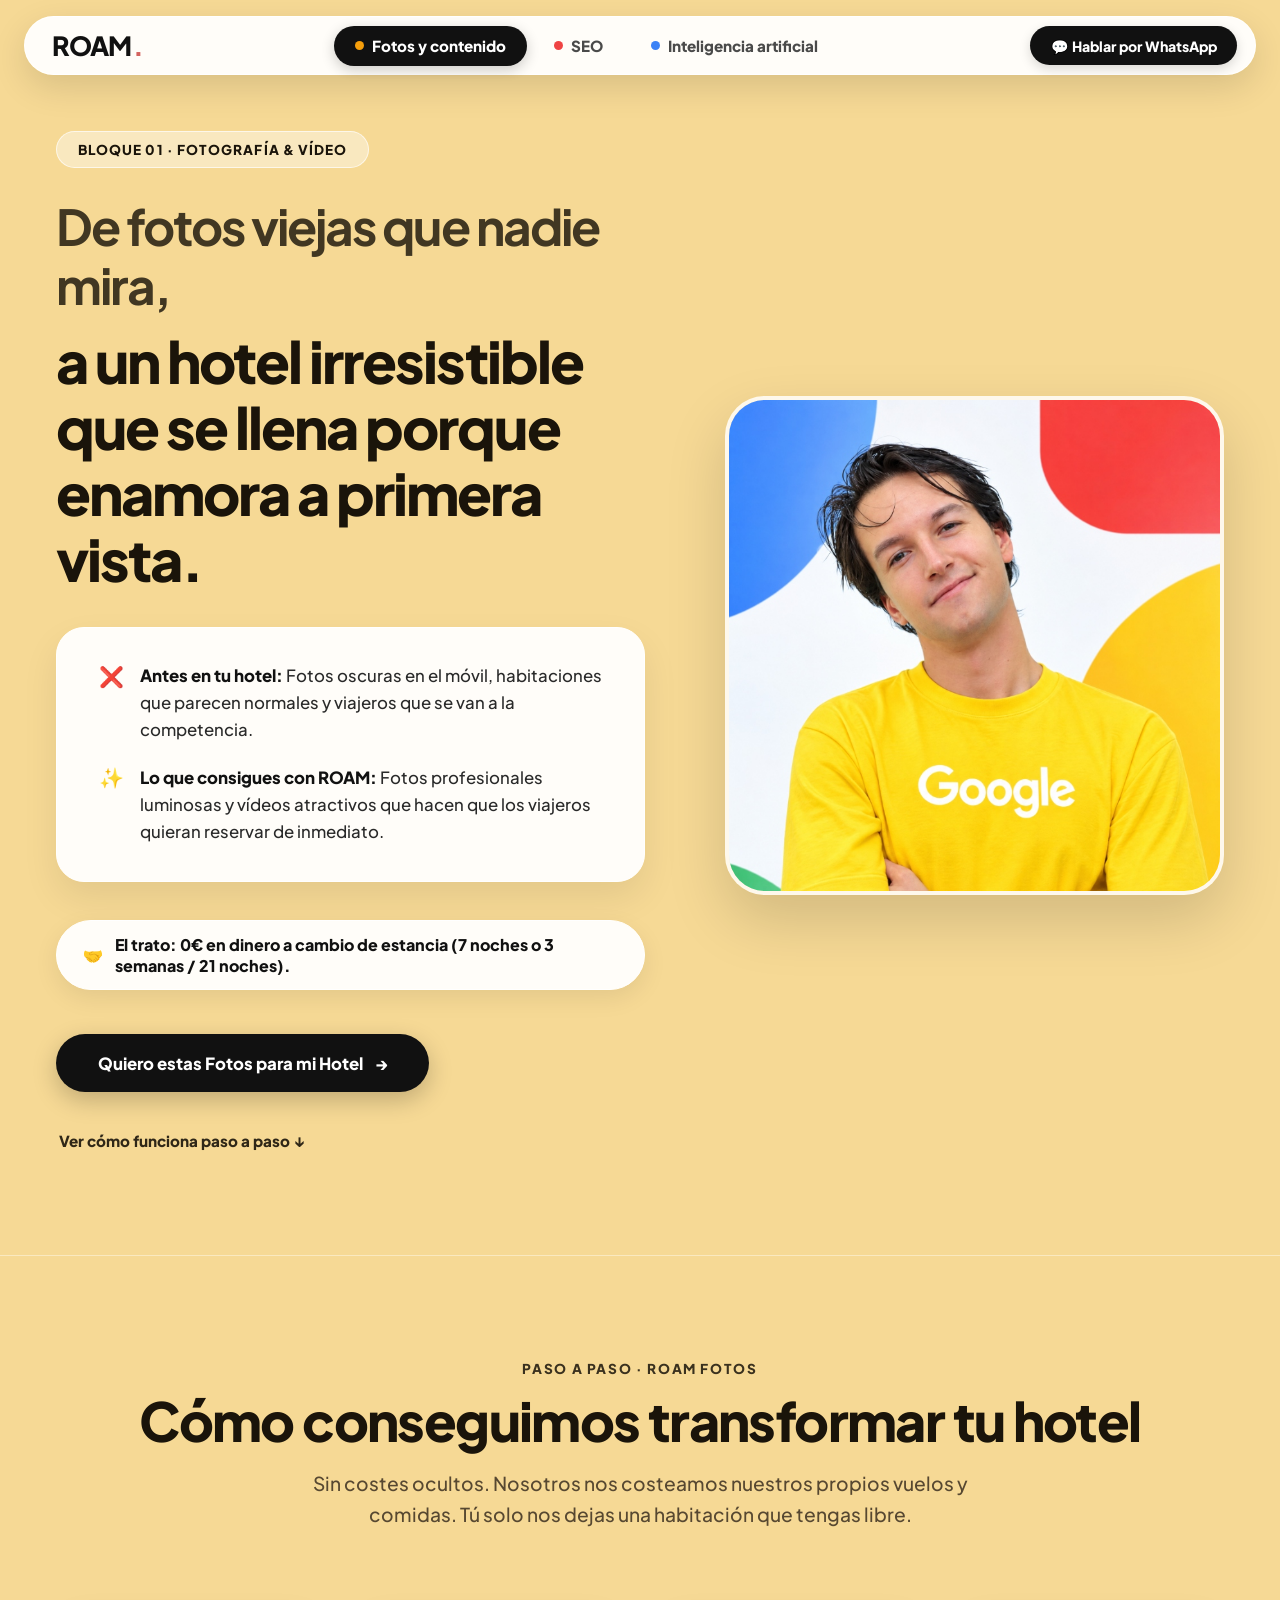
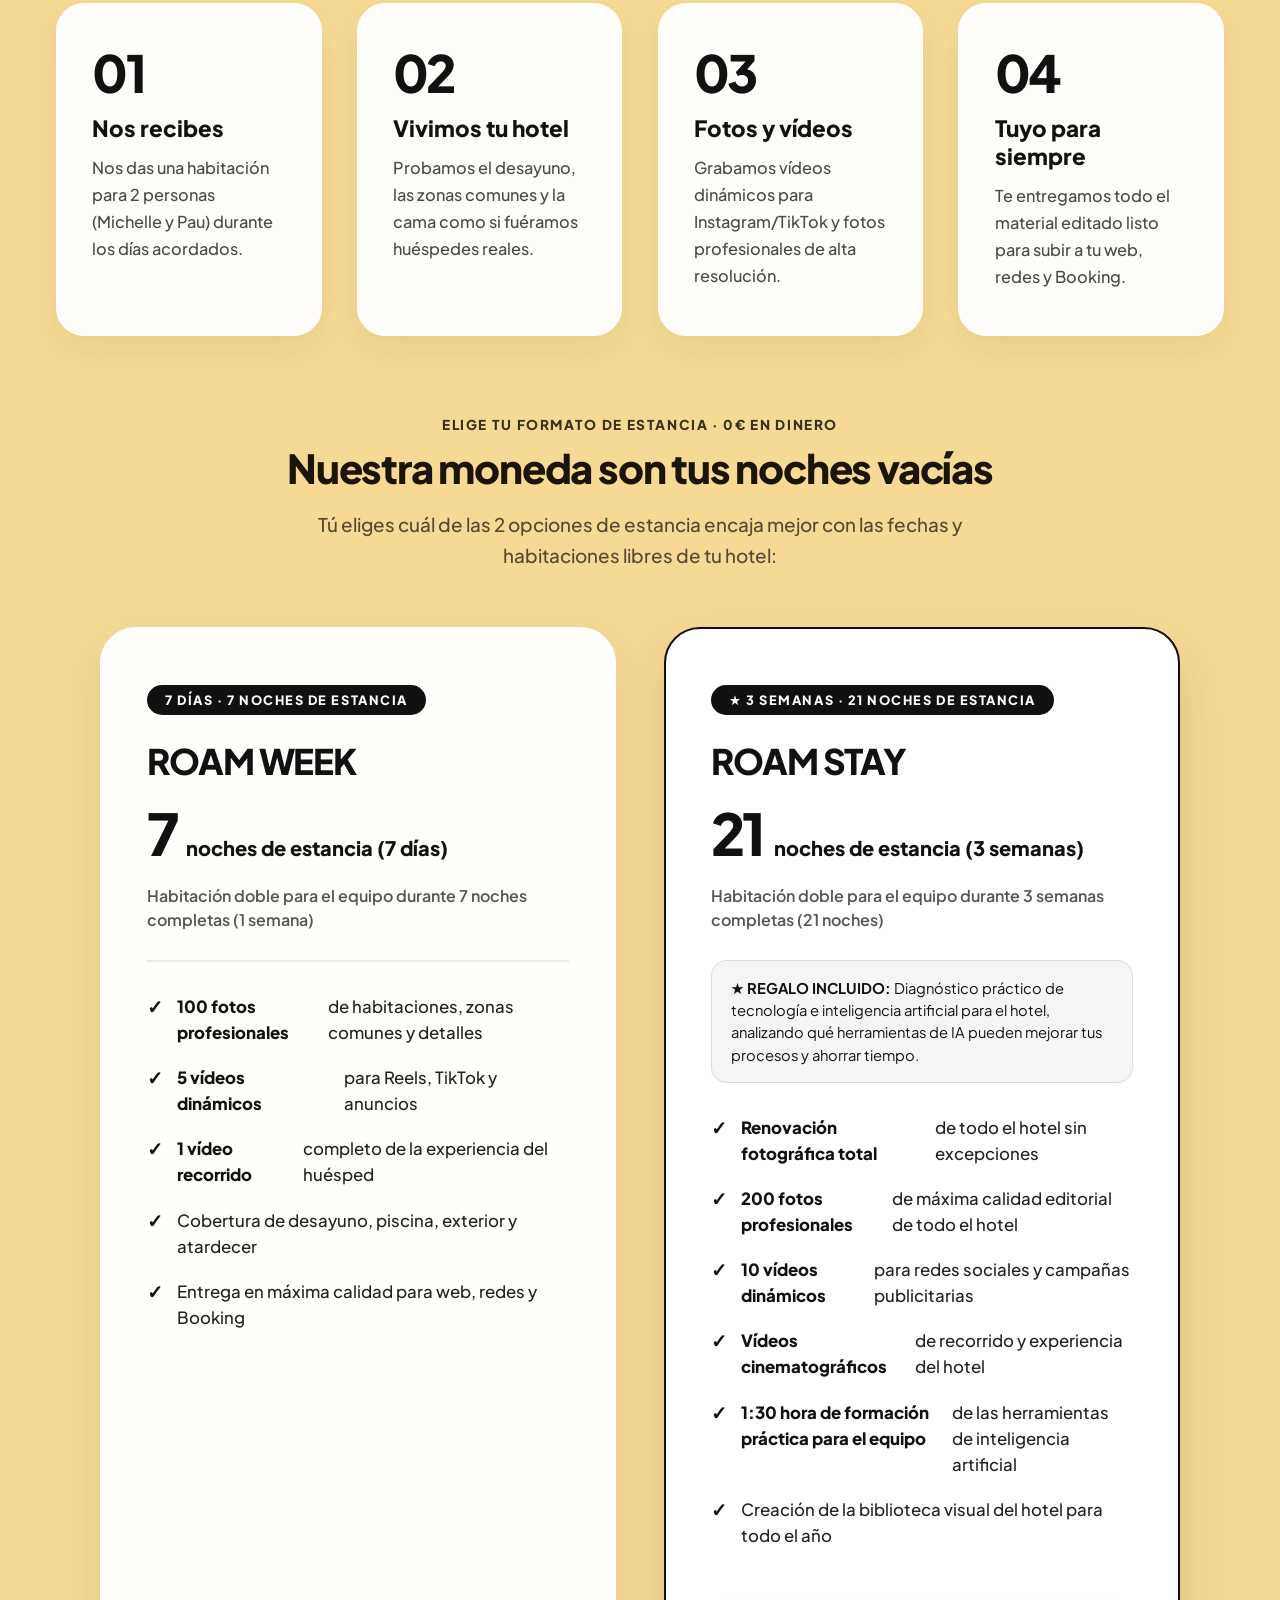
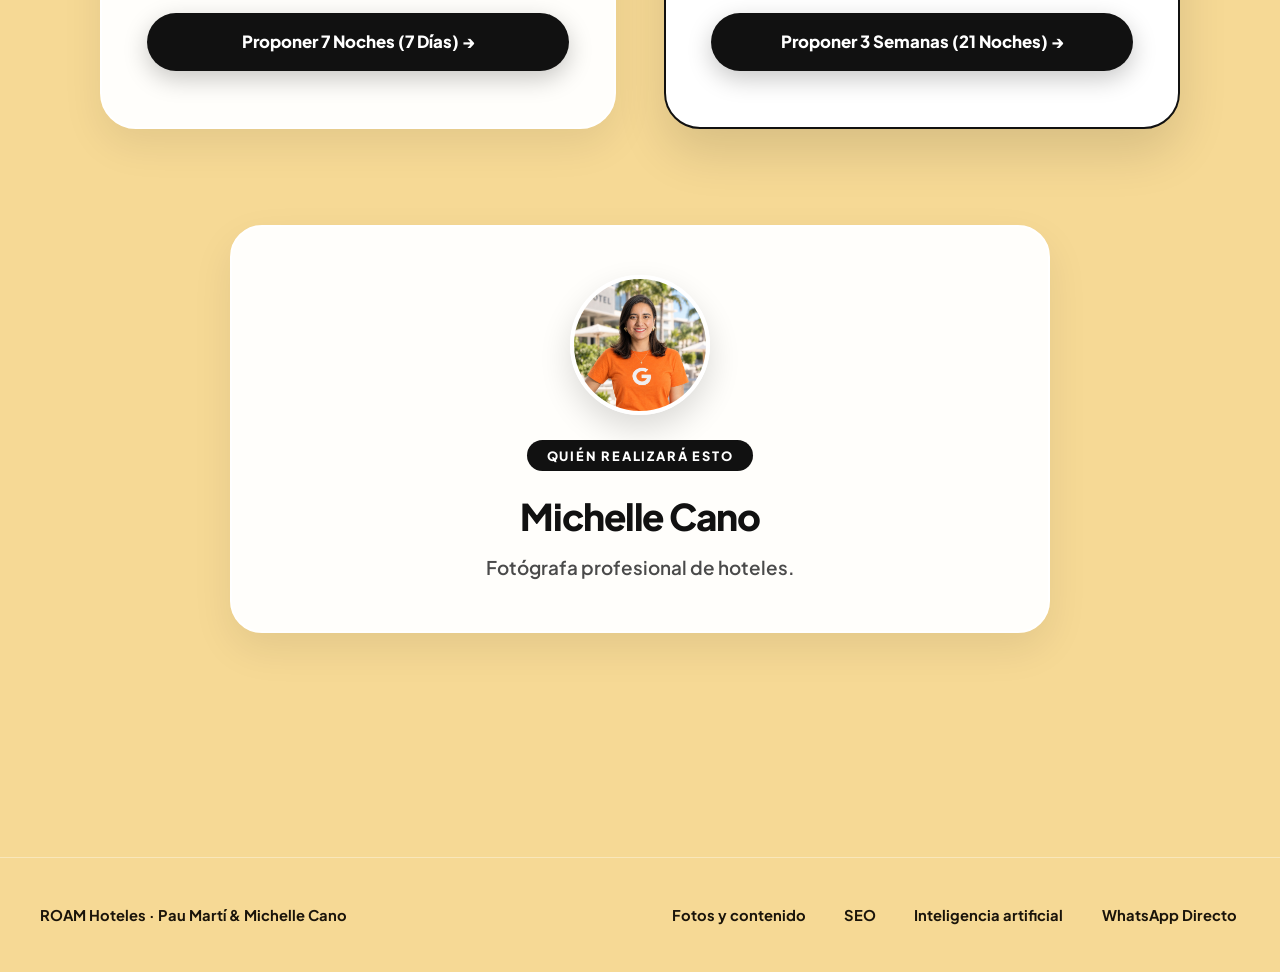
==== index.html @ 4db3cb0a "Actualizar imágenes de personajes por color (amarillo, rojo, azul)" ====
<!DOCTYPE html>
<html lang="es">
<head>
  <meta charset="UTF-8" />
  <meta name="viewport" content="width=device-width, initial-scale=1.0" />
  <title>ROAM Hoteles · Fotos, SEO e Inteligencia Artificial</title>
  <meta name="description" content="Propuesta de colaboración de alto impacto para hoteles: 0€ en dinero a cambio de estancia. Renovación fotográfica profesional, salir el primero en Google y ChatGPT, y formación práctica en IA para tu equipo." />
  
  <!-- Open Graph / WhatsApp / Facebook / iMessage -->
  <meta property="og:type" content="website" />
  <meta property="og:site_name" content="ROAM Hoteles" />
  <meta property="og:title" content="ROAM Hoteles · Fotografía, SEO e Inteligencia Artificial" />
  <meta property="og:description" content="Propuesta de colaboración de alto impacto para hoteles: 0€ en dinero a cambio de estancia. Renovación fotográfica, SEO directo y formación en IA." />
  <meta property="og:image" content="https://raw.githubusercontent.com/paumartifelip-cpu/roam/main/assets/og-image.jpg" />
  <meta property="og:image:secure_url" content="https://raw.githubusercontent.com/paumartifelip-cpu/roam/main/assets/og-image.jpg" />
  <meta property="og:image:type" content="image/jpeg" />
  <meta property="og:image:width" content="1024" />
  <meta property="og:image:height" content="1024" />
  <meta property="og:image:alt" content="ROAM Hoteles - Pau Martí & Michelle Cano" />

  <!-- Twitter / X Card (Vista previa grande) -->
  <meta name="twitter:card" content="summary_large_image" />
  <meta name="twitter:title" content="ROAM Hoteles · Fotografía, SEO e Inteligencia Artificial" />
  <meta name="twitter:description" content="Propuesta de colaboración para hoteles: 0€ en dinero a cambio de estancia. Fotos profesionales, SEO directo y formación en IA." />
  <meta name="twitter:image" content="https://raw.githubusercontent.com/paumartifelip-cpu/roam/main/assets/og-image.jpg" />
  <meta name="twitter:image:alt" content="ROAM Hoteles" />

  <!-- Favicon e icono móvil -->
  <link rel="icon" type="image/jpeg" href="assets/seo-chico.jpg" />
  <link rel="apple-touch-icon" href="assets/seo-chico.jpg" />
  
  <link rel="preconnect" href="https://fonts.googleapis.com" />
  <link rel="preconnect" href="https://fonts.gstatic.com" crossorigin />
  <link href="https://fonts.googleapis.com/css2?family=Plus+Jakarta+Sans:ital,wght@0,400;0,500;0,600;0,700;0,800;0,900;1,700;1,800&family=Space+Grotesk:wght@600;700&display=swap" rel="stylesheet" />
  <link rel="stylesheet" href="style.css" />
</head>
<body>

  <!-- ── 1. MENÚ SUPERIOR CON LOS 3 APARTADOS GRANDES Y VISIBLES ── -->
  <div class="nav-outer-wrap">
    <nav class="nav-bar-container">
      <a href="index.html" class="nav-brand-text">
        ROAM<span>.</span>
      </a>

      <!-- Los 3 apartados accesibles desde el inicio -->
      <div class="nav-tabs-group">
        <button class="nav-big-tab active" id="btnTabFotos" onclick="switchSection('fotos')">
          <span class="nav-tab-dot fotos"></span>
          <span class="nav-tab-label"><span class="label-full">Fotos y contenido</span><span class="label-short">Fotos</span></span>
        </button>
        <button class="nav-big-tab" id="btnTabSeo" onclick="switchSection('seo')">
          <span class="nav-tab-dot seo"></span>
          <span class="nav-tab-label"><span class="label-full">SEO</span><span class="label-short">SEO</span></span>
        </button>
        <button class="nav-big-tab" id="btnTabIa" onclick="switchSection('ia')">
          <span class="nav-tab-dot ia"></span>
          <span class="nav-tab-label"><span class="label-full">Inteligencia artificial</span><span class="label-short">IA</span></span>
        </button>
      </div>

      <a href="https://wa.me/34601108311" class="nav-cta-btn" id="navCta" target="_blank">
        <span>💬 Hablar por WhatsApp</span>
      </a>
    </nav>
  </div>

  <!-- ── 2. PORTADA: TÍTULO GIGANTE DE TRANSFORMACIÓN (IZQ) Y PERSONAJE MUY GRANDE (DER) ── -->
  <main class="hero-stage">
    <div class="hero-grid-2col">
      
      <!-- COLUMNA IZQUIERDA: QUÉ ES LO QUE VA A CONSEGUIR EL HOTEL -->
      <div class="hero-left-info">
        
        <div class="hero-tag-badge">
          <span id="heroPreTag">BLOQUE 01 · FOTOGRAFÍA & VÍDEO</span>
        </div>

        <!-- TÍTULO EN GRANDE DE LA TRANSFORMACIÓN (DE DÓNDE ESTÁS -> A DÓNDE VAS) -->
        <h1 class="hero-transformation-h1" id="heroH1">
          <span class="h1-from" id="heroH1From">De fotos viejas que nadie mira,</span>
          <span class="h1-to" id="heroH1To">a un hotel irresistible que se llena porque enamora a primera vista.</span>
        </h1>

        <!-- CAJA DE TRANSFORMACIÓN CLARA -->
        <div class="transformation-card-box">
          <div class="transformation-before-after">
            <div class="trans-row">
              <span class="trans-icon-badge">❌</span>
              <div>
                <strong>Antes en tu hotel:</strong> <span id="transBefore">Fotos oscuras en el móvil, habitaciones que parecen normales y viajeros que se van a la competencia.</span>
              </div>
            </div>
            <div class="trans-row">
              <span class="trans-icon-badge">✨</span>
              <div>
                <strong>Lo que consigues con ROAM:</strong> <span id="transAfter">Fotos profesionales luminosas y vídeos atractivos que hacen que los viajeros quieran reservar de inmediato.</span>
              </div>
            </div>
          </div>
        </div>

        <!-- PÍLDORA DE LA PROPUESTA -->
        <div class="hero-deal-pill">
          <span id="dealIcon">🤝</span>
          <span id="heroDealText">El trato: 0€ en dinero a cambio de estancia (7 noches o 3 semanas / 21 noches).</span>
        </div>

        <!-- ACCIÓN PRINCIPAL -->
        <div class="hero-actions-row">
          <a href="https://wa.me/34601108311?text=Hola%20Michelle%20y%20Pau,%20quiero%20renovar%20las%20fotos%20de%20mi%20hotel%20a%20cambio%20de%20estancia" class="hero-main-btn" id="heroMainBtn" target="_blank">
            <span id="heroBtnText">Quiero estas Fotos para mi Hotel</span>
            <span>→</span>
          </a>
          <a href="#paso-a-paso" class="hero-secondary-link">
            Ver cómo funciona paso a paso ↓
          </a>
        </div>

      </div>

      <!-- COLUMNA DERECHA: PERSONAJE MUY GRANDE -->
      <div class="hero-right-character">
        <div class="character-visual-wrap">
          <img src="assets/personaje-amarillo.jpg" alt="ROAM" class="character-img-big" id="characterImg" />
        </div>
      </div>

    </div>
  </main>

  <!-- ── 3. SECCIÓN DEBAJO: PASO A PASO EXPLICADO MUY FÁCIL ── -->
  <section class="steps-section-wrapper" id="paso-a-paso">
    
    <!-- ── DETALLE FOTOS (LA CHICA) ── -->
    <div id="sectionContentFotos">
      <div class="steps-title-header">
        <span class="steps-tag-small">PASO A PASO · ROAM FOTOS</span>
        <h2 class="steps-main-h2">Cómo conseguimos transformar tu hotel</h2>
        <p class="steps-lead-sub">
          Sin costes ocultos. Nosotros nos costeamos nuestros propios vuelos y comidas. Tú solo nos dejas una habitación que tengas libre.
        </p>
      </div>

      <div class="steps-4grid">
        <div class="step-card-clean">
          <div class="step-num-big">01</div>
          <div class="step-title-h3">Nos recibes</div>
          <div class="step-desc-p">Nos das una habitación para 2 personas (Michelle y Pau) durante los días acordados.</div>
        </div>
        <div class="step-card-clean">
          <div class="step-num-big">02</div>
          <div class="step-title-h3">Vivimos tu hotel</div>
          <div class="step-desc-p">Probamos el desayuno, las zonas comunes y la cama como si fuéramos huéspedes reales.</div>
        </div>
        <div class="step-card-clean">
          <div class="step-num-big">03</div>
          <div class="step-title-h3">Fotos y vídeos</div>
          <div class="step-desc-p">Grabamos vídeos dinámicos para Instagram/TikTok y fotos profesionales de alta resolución.</div>
        </div>
        <div class="step-card-clean">
          <div class="step-num-big">04</div>
          <div class="step-title-h3">Tuyo para siempre</div>
          <div class="step-desc-p">Te entregamos todo el material editado listo para subir a tu web, redes y Booking.</div>
        </div>
      </div>

      <!-- PAQUETES DE NOCHES CLAROS Y CON AIRE -->
      <div class="steps-title-header" style="margin-top: 5rem; margin-bottom: 3.5rem;">
        <span class="steps-tag-small">ELIGE TU FORMATO DE ESTANCIA · 0€ EN DINERO</span>
        <h3 class="steps-main-h2" style="font-size: 2.5rem;">Nuestra moneda son tus noches vacías</h3>
        <p class="steps-lead-sub" style="margin-top: 0.8rem; font-size: 1.18rem;">
          Tú eliges cuál de las 2 opciones de estancia encaja mejor con las fechas y habitaciones libres de tu hotel:
        </p>
      </div>

      <div class="steps-2grid package-grid-spacious" style="max-width: 1080px; margin: 2rem auto 6rem;">
        <!-- 1. ROAM WEEK: 7 DÍAS · 7 NOCHES -->
        <div class="package-card-clean">
          <div class="package-card-inner">
            <div class="package-top-pill-wrap">
              <span class="package-duration-tag">7 DÍAS · 7 NOCHES DE ESTANCIA</span>
            </div>
            <div class="package-clean-title">ROAM WEEK</div>
            <div class="package-duration-highlight">
              <span class="dur-number">7</span>
              <span class="dur-unit">noches de estancia (7 días)</span>
            </div>
            <div class="package-clean-sub">Habitación doble para el equipo durante 7 noches completas (1 semana)</div>
            
            <div class="package-divider"></div>

            <ul class="package-clean-list">
              <li><span class="chk">✓</span> <strong>100 fotos profesionales</strong> de habitaciones, zonas comunes y detalles</li>
              <li><span class="chk">✓</span> <strong>5 vídeos dinámicos</strong> para Reels, TikTok y anuncios</li>
              <li><span class="chk">✓</span> <strong>1 vídeo recorrido</strong> completo de la experiencia del huésped</li>
              <li><span class="chk">✓</span> Cobertura de desayuno, piscina, exterior y atardecer</li>
              <li><span class="chk">✓</span> Entrega en máxima calidad para web, redes y Booking</li>
            </ul>
          </div>

          <div class="package-card-footer">
            <a href="https://wa.me/34601108311?text=Hola%20Michelle%20y%20Pau,%20quiero%20el%20pack%20ROAM%20WEEK%20(7%20noches)%20para%20mi%20hotel" class="hero-main-btn package-btn" target="_blank">
              Proponer 7 Noches (7 Días) →
            </a>
          </div>
        </div>

        <!-- 2. ROAM STAY: 3 SEMANAS · 21 NOCHES -->
        <div class="package-card-clean featured">
          <div class="package-card-inner">
            <div class="package-top-pill-wrap">
              <span class="package-duration-tag featured-tag">★ 3 SEMANAS · 21 NOCHES DE ESTANCIA</span>
            </div>
            <div class="package-clean-title">ROAM STAY</div>
            <div class="package-duration-highlight">
              <span class="dur-number">21</span>
              <span class="dur-unit">noches de estancia (3 semanas)</span>
            </div>
            <div class="package-clean-sub">Habitación doble para el equipo durante 3 semanas completas (21 noches)</div>
            
            <div class="package-gift-box">
              ★ <strong>REGALO INCLUIDO:</strong> Diagnóstico práctico de tecnología e inteligencia artificial para el hotel, analizando qué herramientas de IA pueden mejorar tus procesos y ahorrar tiempo.
            </div>

            <ul class="package-clean-list">
              <li><span class="chk">✓</span> <strong>Renovación fotográfica total</strong> de todo el hotel sin excepciones</li>
              <li><span class="chk">✓</span> <strong>200 fotos profesionales</strong> de máxima calidad editorial de todo el hotel</li>
              <li><span class="chk">✓</span> <strong>10 vídeos dinámicos</strong> para redes sociales y campañas publicitarias</li>
              <li><span class="chk">✓</span> <strong>Vídeos cinematográficos</strong> de recorrido y experiencia del hotel</li>
              <li><span class="chk">✓</span> <strong>1:30 hora de formación práctica para el equipo</strong> de las herramientas de inteligencia artificial</li>
              <li><span class="chk">✓</span> Creación de la biblioteca visual del hotel para todo el año</li>
            </ul>
          </div>

          <div class="package-card-footer">
            <a href="https://wa.me/34601108311?text=Hola%20Michelle%20y%20Pau,%20quiero%20el%20pack%20ROAM%20STAY%20(3%20semanas%20-%2021%20noches)%20para%20mi%20hotel" class="hero-main-btn package-btn" target="_blank">
              Proponer 3 Semanas (21 Noches) →
            </a>
          </div>
        </div>
      </div>

      <!-- QUIÉN REALIZARÁ ESTO · FOTOS -->
      <div class="author-clean-card">
        <div class="author-avatar-wrap">
          <img src="assets/michelle-cano.jpg" alt="Michelle Cano" class="author-avatar-img" />
        </div>
        <div class="author-tag-pill">QUIÉN REALIZARÁ ESTO</div>
        <div class="author-name-title">Michelle Cano</div>
        <div class="author-desc-text">Fotógrafa profesional de hoteles.</div>
      </div>
    </div>

    <!-- ── DETALLE SEO (EL CHICO ROJO) ── -->
    <div id="sectionContentSeo" style="display:none">
      <div class="steps-title-header">
        <span class="steps-tag-small">PASO A PASO · ROAM SEO</span>
        <h2 class="steps-main-h2">Cómo logramos que dejes de depender de Booking</h2>
        <p class="steps-lead-sub">
          Cuando los viajeros buscan hotel en su móvil o preguntan a ChatGPT, hacemos que tu hotel aparezca antes que los demás para que reserven directo contigo.
        </p>
      </div>

      <div class="steps-4grid">
        <div class="step-card-clean">
          <div class="step-num-big">01</div>
          <div class="step-title-h3">Diagnóstico inicial</div>
          <div class="step-desc-p">Miramos qué sale hoy en Google y en ChatGPT cuando alguien busca dormir en tu zona.</div>
        </div>
        <div class="step-card-clean">
          <div class="step-num-big">02</div>
          <div class="step-title-h3">Salir en ChatGPT</div>
          <div class="step-desc-p">Estructuramos la información de tu hotel para que la inteligencia artificial te recomiende el primero.</div>
        </div>
        <div class="step-card-clean">
          <div class="step-num-big">03</div>
          <div class="step-title-h3">Google Maps al 100%</div>
          <div class="step-desc-p">Ficha optimizada con fotos, reseñas y botón directo para que te llamen o escriban al instante.</div>
        </div>
        <div class="step-card-clean">
          <div class="step-num-big">04</div>
          <div class="step-title-h3">Reserva directa</div>
          <div class="step-desc-p">Web rápida en el móvil con botón claro de WhatsApp. El 100% del dinero se queda en tu hotel.</div>
        </div>
      </div>

      <!-- PAQUETE SEO: 7 DÍAS · 7 NOCHES DE ESTANCIA -->
      <div class="steps-title-header" style="margin-top: 5rem; margin-bottom: 3.5rem;">
        <span class="steps-tag-small">FORMATO DE COLABORACIÓN · 0€ EN DINERO</span>
        <h3 class="steps-main-h2" style="font-size: 2.5rem;">7 Días de Estancia (7 Noches en tu Hotel)</h3>
        <p class="steps-lead-sub" style="margin-top: 0.8rem; font-size: 1.18rem;">
          Nos alojas 7 noches en una habitación libre y nosotros dejamos el posicionamiento de tu hotel al 100%.
        </p>
      </div>

      <div style="max-width: 680px; width: 100%; margin: 0 auto 3rem;">
        <div class="package-card-clean featured">
          <div class="package-card-inner">
            <div class="package-top-pill-wrap">
              <span class="package-duration-tag featured-tag">★ 7 DÍAS · 7 NOCHES DE ESTANCIA</span>
            </div>
            <div class="package-clean-title">ROAM SEO</div>
            <div class="package-duration-highlight">
              <span class="dur-number">7</span>
              <span class="dur-unit">noches de estancia (7 días)</span>
            </div>
            <div class="package-clean-sub">Habitación doble para el especialista durante 7 noches completas (1 semana)</div>
            
            <div class="package-divider"></div>

            <ul class="package-clean-list">
              <li><span class="chk">✓</span> <strong>Auditoría profunda</strong> de visibilidad actual y competencia en tu zona</li>
              <li><span class="chk">✓</span> <strong>Google Business y Maps optimizados al 100%</strong> con fotos, categorías y llamadas</li>
              <li><span class="chk">✓</span> <strong>Estructuración de datos para ChatGPT y Perplexity</strong> para salir recomendados</li>
              <li><span class="chk">✓</span> <strong>Canal de reserva directa móvil</strong> por WhatsApp para no pagar el 20% a Booking</li>
            </ul>
          </div>

          <div class="package-card-footer">
            <a href="https://wa.me/34601108311?text=Hola,%20quiero%20proponer%207%20noches%20(7%20d%C3%ADas)%20en%20mi%20hotel%20para%20el%20servicio%20de%20ROAM%20SEO" class="hero-main-btn package-btn" target="_blank">
              Proponer 7 Noches (7 Días) de SEO →
            </a>
          </div>
        </div>
      </div>

      <!-- QUIÉN REALIZARÁ ESTO · SEO -->
      <div class="author-clean-card">
        <div class="author-avatar-wrap">
          <img src="assets/pau-marti.jpg" alt="Pau Martí" class="author-avatar-img" />
        </div>
        <div class="author-tag-pill">QUIÉN REALIZARÁ ESTO</div>
        <div class="author-name-title">Pau Martí</div>
        <div class="author-desc-text">Especialista en SEO para hoteles y profesor de Inteligencia Artificial en las mejores universidades del mundo.</div>
      </div>
    </div>

    <!-- ── DETALLE IA (EL SEÑOR AZUL) ── -->
    <div id="sectionContentIa" style="display:none">
      <div class="steps-title-header">
        <span class="steps-tag-small">PASO A PASO · INTELIGENCIA ARTIFICIAL</span>
        <h2 class="steps-main-h2">3 Semanas de Estancia (21 Noches) · 3 Sesiones</h2>
        <p class="steps-lead-sub">
          Pau Martí se aloja durante 3 semanas (21 noches de estancia) en tu hotel para trabajar con tu equipo: 1 sesión práctica de 1 hora por semana para aprender y automatizar sin sobrecargar.
        </p>
      </div>

      <!-- LOS 6 RETOS RESUELTOS -->
      <div class="steps-title-header" style="margin-bottom:2.5rem">
        <span class="steps-tag-small">LOS 6 RETOS COTIDIANOS QUE SOLUCIONAMOS</span>
      </div>

      <div class="steps-3grid" style="margin-bottom: 5rem;">
        <div class="step-card-clean">
          <div class="step-num-big">01</div>
          <div class="step-title-h3">Depender de Booking</div>
          <div class="step-desc-p">Pocas reservas directas y pagar comisiones del 20% a intermediarios.</div>
        </div>
        <div class="step-card-clean">
          <div class="step-num-big">02</div>
          <div class="step-title-h3">Responder tarde</div>
          <div class="step-desc-p">Mensajes acumulados en WhatsApp mientras el cliente reserva en otro hotel.</div>
        </div>
        <div class="step-card-clean">
          <div class="step-num-big">03</div>
          <div class="step-title-h3">No mostrar tu encanto</div>
          <div class="step-desc-p">Tener un hotel precioso que en internet parece uno más por fotos o textos sosos.</div>
        </div>
        <div class="step-card-clean">
          <div class="step-num-big">04</div>
          <div class="step-title-h3">Desaprovechar reseñas</div>
          <div class="step-desc-p">No utilizarlas para generar confianza y convencer a nuevos huéspedes.</div>
        </div>
        <div class="step-card-clean">
          <div class="step-num-big">05</div>
          <div class="step-title-h3">Tareas repetitivas</div>
          <div class="step-desc-p">El equipo pierde horas contestando las mismas dudas una y otra vez.</div>
        </div>
        <div class="step-card-clean">
          <div class="step-num-big">06</div>
          <div class="step-title-h3">No saber cómo empezar</div>
          <div class="step-desc-p">Querer usar la IA pero sin saber cómo aplicarla al trabajo real de cada día.</div>
        </div>
      </div>

      <!-- LAS 3 SESIONES: 1 HORA POR SEMANA -->
      <div class="steps-title-header" style="margin-top: 5rem; margin-bottom: 3.5rem;">
        <span class="steps-tag-small">FORMATO DEL PROGRAMA · 3 SEMANAS (21 NOCHES DE ESTANCIA)</span>
        <h3 class="steps-main-h2" style="font-size: 2.5rem;">3 Semanas de Estancia · Una Sesión por Semana</h3>
        <p class="steps-lead-sub" style="margin-top: 0.8rem; font-size: 1.18rem;">
          21 noches de colaboración con Pau Martí y 3 sesiones prácticas de 60 minutos para aplicar soluciones reales en tu hotel:
        </p>
      </div>

      <div class="steps-3grid package-grid-spacious">
        <!-- SESIÓN 1 -->
        <div class="package-card-clean">
          <div class="package-card-inner">
            <div class="package-top-pill-wrap">
              <span class="package-duration-tag">SEMANA 01 · 1 HORA</span>
            </div>
            <div class="package-clean-title">Sesión 1</div>
            <div class="package-duration-highlight">
              <span class="dur-number">1h</span>
              <span class="dur-unit">Semana 1: Reservas y Visibilidad</span>
            </div>
            <div class="package-clean-sub">Solución a los Retos 01, 03 y 04</div>
            
            <div class="package-divider"></div>

            <ul class="package-clean-list">
              <li><span class="chk">✓</span> Cómo lograr que los huéspedes reserven directo en tu web</li>
              <li><span class="chk">✓</span> Salir recomendado en ChatGPT y Google cuando buscan hotel</li>
              <li><span class="chk">✓</span> Analizar cientos de opiniones con IA para mejorar la venta</li>
              <li><span class="chk">✓</span> Auditoría en vivo de la presencia online de tu propio hotel</li>
            </ul>
          </div>
        </div>

        <!-- SESIÓN 2 -->
        <div class="package-card-clean featured">
          <div class="package-card-inner">
            <div class="package-top-pill-wrap">
              <span class="package-duration-tag featured-tag">★ SEMANA 02 · 1 HORA</span>
            </div>
            <div class="package-clean-title">Sesión 2</div>
            <div class="package-duration-highlight">
              <span class="dur-number">1h</span>
              <span class="dur-unit">Semana 2: WhatsApp 24/7 y Ventas</span>
            </div>
            <div class="package-clean-sub">Solución a los Retos 02 y 05</div>
            
            <div class="package-divider"></div>

            <ul class="package-clean-list">
              <li><span class="chk">✓</span> Respuestas automáticas en WhatsApp 24/7 para no perder reservas</li>
              <li><span class="chk">✓</span> Redacción de correos y traducción multiidioma al instante</li>
              <li><span class="chk">✓</span> Atención al viajero en segundos de noche o en fin de semana</li>
              <li><span class="chk">✓</span> Ahorro inmediato de tiempo en consultas frecuentes</li>
            </ul>
          </div>
        </div>

        <!-- SESIÓN 3 -->
        <div class="package-card-clean">
          <div class="package-card-inner">
            <div class="package-top-pill-wrap">
              <span class="package-duration-tag">SEMANA 03 · 1 HORA</span>
            </div>
            <div class="package-clean-title">Sesión 3</div>
            <div class="package-duration-highlight">
              <span class="dur-number">1h</span>
              <span class="dur-unit">Semana 3: Productividad del Equipo</span>
            </div>
            <div class="package-clean-sub">Solución a los Retos 05 y 06</div>
            
            <div class="package-divider"></div>

            <ul class="package-clean-list">
              <li><span class="chk">✓</span> Formación práctica para recepción, marketing y dirección</li>
              <li><span class="chk">✓</span> Ahorro de hasta 2 horas al día en tareas mecánicas</li>
              <li><span class="chk">✓</span> Plantillas listas y personalizadas para usar hoy mismo</li>
              <li><span class="chk">✓</span> Plan de hábitos de IA para que el equipo continúe sin dudas</li>
            </ul>
          </div>
        </div>
      </div>

      <!-- BOTÓN PRINCIPAL PARA LAS 3 SESIONES DE IA -->
      <div style="text-align: center; margin-bottom: 5rem; width: 100%;">
        <a href="https://wa.me/34601108311?text=Hola%20Pau,%20quiero%20proponer%20el%20acuerdo%20de%203%20semanas%20(21%20noches)%20y%20las%203%20sesiones%20de%20IA%20para%20mi%20hotel" class="hero-main-btn ia-cta-btn" target="_blank">
          Proponer 3 Semanas (21 Noches) de IA con Pau Martí →
        </a>
      </div>

      <!-- QUIÉN REALIZARÁ ESTO · IA -->
      <div class="author-clean-card">
        <div class="author-avatar-wrap">
          <img src="assets/pau-marti.jpg" alt="Pau Martí" class="author-avatar-img" />
        </div>
        <div class="author-tag-pill">QUIÉN REALIZARÁ ESTO</div>
        <div class="author-name-title">Pau Martí</div>
        <div class="author-desc-text">Especialista en SEO para hoteles y profesor de Inteligencia Artificial en las mejores universidades del mundo.</div>
      </div>
    </div>

  </section>

  <!-- ── 4. PIE DE PÁGINA ── -->
  <footer class="clean-footer">
    <div>ROAM Hoteles · Pau Martí & Michelle Cano</div>
    <div style="display:flex;gap:2rem">
      <a href="javascript:switchSection('fotos')">Fotos y contenido</a>
      <a href="javascript:switchSection('seo')">SEO</a>
      <a href="javascript:switchSection('ia')">Inteligencia artificial</a>
      <a href="https://wa.me/34601108311" target="_blank">WhatsApp Directo</a>
    </div>
  </footer>

  <!-- ── 5. LÓGICA DE INTERCAMBIO DE SECCIONES CON TEMA COMPLETO ── -->
  <script>
    const sections = {
      fotos: {
        bg: "var(--bg-fotos)",
        text: "var(--text-fotos)",
        muted: "var(--text-fotos-muted)",
        card: "var(--card-fotos)",
        btn: "var(--btn-fotos)",
        btnText: "var(--btn-fotos-text)",
        preTag: "BLOQUE 01 · FOTOGRAFÍA & VÍDEO",
        from: "De fotos viejas que nadie mira,",
        to: "a un hotel irresistible que se llena porque enamora a primera vista.",
        before: "Fotos oscuras en el móvil, habitaciones que parecen normales y viajeros que se van a la competencia.",
        after: "Fotos profesionales luminosas y vídeos atractivos que hacen que los viajeros quieran reservar de inmediato.",
        deal: "El trato: 0€ en dinero a cambio de estancia (7 noches o 3 semanas / 21 noches).",
        dealIcon: "🤝",
        btnLabel: "Quiero estas Fotos para mi Hotel",
        waText: "Hola Michelle y Pau, quiero renovar las fotos de mi hotel a cambio de estancia (7 noches o 21 noches)",
        img: "assets/personaje-amarillo.jpg"
      },
      seo: {
        bg: "var(--bg-seo)",
        text: "var(--text-seo)",
        muted: "var(--text-seo-muted)",
        card: "var(--card-seo)",
        btn: "var(--btn-seo)",
        btnText: "var(--btn-seo-text)",
        preTag: "BLOQUE 02 · ROAM SEO & BÚSQUEDA",
        from: "De pagar un 20% a Booking,",
        to: "a salir el primero en Google y ChatGPT para quedarte todo el dinero.",
        before: "Depender de intermediarios, tener pocas reservas directas y regalar miles de euros en comisiones.",
        after: "Aparecer el primero cuando alguien busca hotel en tu zona desde su móvil o en ChatGPT y cobrar directo tú.",
        deal: "El trato: 0€ en dinero a cambio de 7 días de estancia (7 noches en tu hotel).",
        dealIcon: "🤝",
        btnLabel: "Proponer 7 Noches (7 Días) de SEO",
        waText: "Hola, quiero proponer 7 noches de estancia (7 días) en mi hotel para que optimicéis el SEO y salir el primero en Google y ChatGPT",
        img: "assets/personaje-rojo.jpg"
      },
      ia: {
        bg: "var(--bg-ia)",
        text: "var(--text-ia)",
        muted: "var(--text-ia-muted)",
        card: "var(--card-ia)",
        btn: "var(--btn-ia)",
        btnText: "var(--btn-ia-text)",
        preTag: "BLOQUE 03 · INTELIGENCIA ARTIFICIAL",
        from: "De perder clientes por contestar tarde,",
        to: "a responder en 2 segundos por WhatsApp 24/7 y ahorrar 2 horas al día.",
        before: "Recepción saturada de preguntas repetitivas, clientes esperando respuesta y procesos manuales lentos.",
        after: "Un equipo entrenado que responde dudas en segundos, automatiza tareas rutinarias y no pierde ventas.",
        deal: "El trato: 0€ en dinero a cambio de 3 semanas de estancia (21 noches) · 1 sesión de 1 hora por semana con Pau Martí.",
        dealIcon: "⚡",
        btnLabel: "Proponer 3 Semanas (21 Noches) de IA",
        waText: "Hola Pau, quiero proponer 3 semanas de estancia (21 noches) en mi hotel y las 3 sesiones de IA (1 hora por semana)",
        img: "assets/personaje-azul.jpg"
      }
    };

    function switchSection(secKey) {
      // 1. Actualizar pestañas del menú superior
      document.getElementById('btnTabFotos').classList.toggle('active', secKey === 'fotos');
      document.getElementById('btnTabSeo').classList.toggle('active', secKey === 'seo');
      document.getElementById('btnTabIa').classList.toggle('active', secKey === 'ia');

      const s = sections[secKey];

      // 2. Cambiar variables de color del fondo y textos
      document.documentElement.style.setProperty('--current-bg', s.bg);
      document.documentElement.style.setProperty('--current-text', s.text);
      document.documentElement.style.setProperty('--current-muted', s.muted);
      document.documentElement.style.setProperty('--current-card', s.card);
      document.documentElement.style.setProperty('--current-btn', s.btn);
      document.documentElement.style.setProperty('--current-btn-text', s.btnText);

      // 3. Actualizar textos de transformación a la izquierda (De dónde estás -> A dónde vas)
      document.getElementById('heroPreTag').innerText = s.preTag;
      document.getElementById('heroH1From').innerText = s.from;
      document.getElementById('heroH1To').innerText = s.to;
      document.getElementById('transBefore').innerText = s.before;
      document.getElementById('transAfter').innerText = s.after;
      document.getElementById('heroDealText').innerText = s.deal;
      document.getElementById('dealIcon').innerText = s.dealIcon;
      document.getElementById('heroBtnText').innerText = s.btnLabel;
      document.getElementById('heroMainBtn').href = "https://wa.me/34601108311?text=" + encodeURIComponent(s.waText);
      document.getElementById('navCta').href = "https://wa.me/34601108311?text=" + encodeURIComponent(s.waText);

      // 4. Actualizar personaje a la derecha (muy grande)
      document.getElementById('characterImg').src = s.img;

      // 5. Mostrar la sección paso a paso correspondiente debajo
      document.getElementById('sectionContentFotos').style.display = (secKey === 'fotos') ? 'block' : 'none';
      document.getElementById('sectionContentSeo').style.display = (secKey === 'seo') ? 'block' : 'none';
      document.getElementById('sectionContentIa').style.display = (secKey === 'ia') ? 'block' : 'none';
    }

    // Comprobar hash en la URL al cargar y al cambiar
    function applyHash() {
      const hash = window.location.hash.replace('#', '');
      if (sections[hash]) {
        switchSection(hash);
      }
    }
    applyHash();
    window.addEventListener('hashchange', applyHash);
  </script>

</body>
</html>
---- style.css ----
/* ==========================================================================
   ROAM - 3 HEROES (FOTOS · SEO · IA) DESIGN SYSTEM
   ========================================================================== */

@import url('https://fonts.googleapis.com/css2?family=Plus+Jakarta+Sans:ital,wght@0,400;0,500;0,600;0,700;0,800;0,900;1,700;1,800&family=Space+Grotesk:wght@600;700&display=swap');

*, *::before, *::after {
  box-sizing: border-box;
  margin: 0;
  padding: 0;
}

:root {
  /* Temas de Fondo exactos extraídos de las ilustraciones */
  --bg-fotos: #f6d995;
  --text-fotos: #1a140a;
  --text-fotos-muted: #574831;
  --card-fotos: rgba(255, 255, 255, 0.55);
  --btn-fotos: #1b1409;
  --btn-fotos-text: #ffffff;
  --badge-fotos: #1b1409;

  --bg-seo: #d3635f;
  --text-seo: #ffffff;
  --text-seo-muted: #ffe6e5;
  --card-seo: rgba(255, 255, 255, 0.18);
  --btn-seo: #ffffff;
  --btn-seo-text: #962f2b;
  --badge-seo: #ffffff;

  --bg-ia: #99c4e4;
  --text-ia: #0a1b2a;
  --text-ia-muted: #24415c;
  --card-ia: rgba(255, 255, 255, 0.55);
  --btn-ia: #0a1b2a;
  --btn-ia-text: #ffffff;
  --badge-ia: #0a1b2a;

  /* Variables activas (por defecto Fotos) */
  --current-bg: var(--bg-fotos);
  --current-text: var(--text-fotos);
  --current-muted: var(--text-fotos-muted);
  --current-card: var(--card-fotos);
  --current-btn: var(--btn-fotos);
  --current-btn-text: var(--btn-fotos-text);

  --pill: 9999px;
  --font-main: 'Plus Jakarta Sans', -apple-system, BlinkMacSystemFont, sans-serif;
  --font-display: 'Plus Jakarta Sans', sans-serif;
  --ease: cubic-bezier(0.16, 1, 0.3, 1);
}

html {
  scroll-behavior: smooth;
  overflow-x: clip;
  max-width: 100%;
}

body {
  background-color: var(--current-bg);
  color: var(--current-text);
  font-family: var(--font-main);
  min-height: 100vh;
  transition: background-color 0.45s var(--ease), color 0.45s var(--ease);
  -webkit-font-smoothing: antialiased;
  overflow-x: clip;
}

/* ── NAVEGACIÓN SUPERIOR CON LOS 3 APARTADOS GRANDES ── */
.nav-outer-wrap {
  position: sticky;
  top: 1rem;
  left: 0;
  right: 0;
  z-index: 100;
  padding: 0 1.5rem;
  max-width: 1340px;
  margin: 0 auto;
}

.nav-bar-container {
  background: rgba(255, 255, 255, 0.94);
  backdrop-filter: blur(25px);
  -webkit-backdrop-filter: blur(25px);
  border: 1.5px solid rgba(255, 255, 255, 0.95);
  border-radius: var(--pill);
  padding: 0.55rem 1.1rem;
  display: flex;
  align-items: center;
  justify-content: space-between;
  box-shadow: 0 12px 35px rgba(0, 0, 0, 0.12);
}

.nav-brand-text {
  font-size: 1.65rem;
  font-weight: 900;
  letter-spacing: -0.04em;
  color: #111111;
  text-decoration: none;
  display: flex;
  align-items: center;
  gap: 0.15rem;
  padding-left: 0.6rem;
}
.nav-brand-text span {
  color: #d3635f;
}

/* Los 3 Apartados en el Menú */
.nav-tabs-group {
  display: flex;
  align-items: center;
  gap: 0.35rem;
}

.nav-big-tab {
  border: none;
  background: transparent;
  padding: 0.65rem 1.3rem;
  border-radius: var(--pill);
  font-size: 0.95rem;
  font-weight: 800;
  color: #4a4a4a;
  opacity: 1;
  cursor: pointer;
  display: inline-flex;
  align-items: center;
  gap: 0.55rem;
  transition: all 0.25s var(--ease);
  font-family: var(--font-main);
}
.nav-big-tab:hover {
  color: #111111;
  background: rgba(0, 0, 0, 0.05);
}
.nav-big-tab.active {
  background: #111111;
  color: #ffffff !important;
  box-shadow: 0 4px 14px rgba(0, 0, 0, 0.2);
}
.nav-tab-dot {
  width: 9px;
  height: 9px;
  border-radius: 50%;
  display: inline-block;
}
.nav-tab-dot.fotos { background: #f59e0b; }
.nav-tab-dot.seo { background: #ef4444; }
.nav-tab-dot.ia { background: #3b82f6; }

.nav-tab-label { display: inline-flex; }
.label-short { display: none; }

/* Botón Contacto Header */
.nav-cta-btn {
  background: #111111;
  color: #ffffff;
  padding: 0.65rem 1.3rem;
  border-radius: var(--pill);
  font-size: 0.88rem;
  font-weight: 800;
  text-decoration: none;
  transition: all 0.25s var(--ease);
  display: inline-flex;
  align-items: center;
  gap: 0.4rem;
  box-shadow: 0 4px 12px rgba(0, 0, 0, 0.15);
}
.nav-cta-btn:hover {
  background: #000000;
  transform: translateY(-2px);
  box-shadow: 0 6px 18px rgba(0, 0, 0, 0.22);
}

/* ── PANTALLA PRINCIPAL (HERO DE CADA APARTADO) ── */
.hero-stage {
  min-height: calc(100vh - 110px);
  display: flex;
  align-items: center;
  max-width: 1380px;
  margin: 0 auto;
  padding: 4.5rem 3.5rem 6rem;
  width: 100%;
}

.hero-grid-2col {
  display: grid;
  grid-template-columns: 1.18fr 1fr;
  align-items: center;
  gap: 5rem;
  width: 100%;
}

/* Columna Izquierda: TÍTULO GIGANTE DE LA TRANSFORMACIÓN */
.hero-left-info {
  display: flex;
  flex-direction: column;
  align-items: flex-start;
  z-index: 2;
}

.hero-tag-badge {
  display: inline-flex;
  align-items: center;
  gap: 0.6rem;
  padding: 0.55rem 1.3rem;
  border-radius: var(--pill);
  font-size: 0.85rem;
  font-weight: 800;
  letter-spacing: 0.08em;
  text-transform: uppercase;
  background: rgba(255, 255, 255, 0.4);
  border: 1.5px solid rgba(255, 255, 255, 0.65);
  color: var(--current-text);
  margin-bottom: 1.8rem;
}

.hero-transformation-h1 {
  font-size: clamp(2.4rem, 4.4vw, 3.9rem);
  font-weight: 900;
  line-height: 1.15;
  letter-spacing: -0.035em;
  color: var(--current-text);
  margin-bottom: 2.2rem;
}

.h1-from {
  display: block;
  font-size: 0.88em;
  opacity: 0.82;
  margin-bottom: 0.75rem;
  font-weight: 700;
  line-height: 1.2;
}

.h1-to {
  display: block;
  font-size: 1.02em;
  font-weight: 900;
  line-height: 1.15;
}

/* Caja de Transformación (Qué Consigue el Hotel) */
.transformation-card-box {
  background: rgba(255, 255, 255, 0.94);
  backdrop-filter: blur(20px);
  -webkit-backdrop-filter: blur(20px);
  border: 1.5px solid rgba(255, 255, 255, 1);
  border-radius: 28px;
  padding: 2.2rem 2.6rem;
  margin-bottom: 2.4rem;
  width: 100%;
  max-width: 620px;
  box-shadow: 0 16px 36px rgba(0, 0, 0, 0.08);
  color: #111111;
}

.transformation-before-after {
  display: flex;
  flex-direction: column;
  gap: 1.3rem;
}
.trans-row {
  display: flex;
  align-items: flex-start;
  gap: 1rem;
  font-size: 1.05rem;
  line-height: 1.6;
  font-weight: 500;
  color: #2a2a2a;
}
.trans-icon-badge {
  font-size: 1.25rem;
  line-height: 1;
  margin-top: 0.15rem;
  flex-shrink: 0;
}
.trans-row strong {
  font-weight: 900;
  color: #111111;
}

/* Píldora de Condición / Oferta */
.hero-deal-pill {
  font-size: 1rem;
  font-weight: 800;
  color: #111111;
  display: inline-flex;
  align-items: center;
  gap: 0.75rem;
  margin-bottom: 2.8rem;
  background: rgba(255, 255, 255, 0.94);
  backdrop-filter: blur(15px);
  -webkit-backdrop-filter: blur(15px);
  padding: 0.8rem 1.6rem;
  border-radius: var(--pill);
  border: 1.5px solid rgba(255, 255, 255, 1);
  box-shadow: 0 8px 24px rgba(0, 0, 0, 0.08);
  max-width: 100%;
}

/* Botones Acción */
.hero-actions-row {
  display: flex;
  align-items: center;
  gap: 1.8rem;
  flex-wrap: wrap;
  width: 100%;
}

.hero-main-btn {
  background: #111111;
  color: #ffffff;
  font-size: 1.05rem;
  font-weight: 900;
  padding: 1.15rem 2.6rem;
  border-radius: var(--pill);
  text-decoration: none;
  display: inline-flex;
  align-items: center;
  gap: 0.75rem;
  transition: all 0.25s var(--ease);
  box-shadow: 0 8px 24px rgba(0, 0, 0, 0.22);
}
.hero-main-btn:hover {
  background: #000000;
  transform: translateY(-3px);
  box-shadow: 0 14px 34px rgba(0, 0, 0, 0.3);
}

.ia-cta-btn {
  padding: 1.25rem 3.2rem;
  font-size: 1.12rem;
}

.hero-secondary-link {
  color: var(--current-text);
  font-size: 0.95rem;
  font-weight: 800;
  text-decoration: none;
  opacity: 0.9;
  transition: opacity 0.2s;
  display: inline-flex;
  align-items: center;
  gap: 0.4rem;
  padding: 0.6rem 0.2rem;
}
.hero-secondary-link:hover {
  opacity: 1;
  text-decoration: underline;
}

/* Columna Derecha: EL PERSONAJE MUY GRANDE */
.hero-right-character {
  display: flex;
  align-items: center;
  justify-content: center;
  position: relative;
}

.character-visual-wrap {
  width: 100%;
  max-width: 520px;
  aspect-ratio: 1 / 1;
  border-radius: 40px;
  overflow: hidden;
  position: relative;
  box-shadow: 0 25px 60px rgba(0, 0, 0, 0.15);
  border: 4px solid rgba(255, 255, 255, 0.6);
  background: var(--current-card);
}

.character-img-big {
  width: 100%;
  height: 100%;
  object-fit: cover;
  object-position: center top;
  display: block;
  transition: transform 0.5s var(--ease);
}
.character-visual-wrap:hover .character-img-big {
  transform: scale(1.03);
}

.character-tag-bottom {
  position: absolute;
  bottom: 1.4rem;
  left: 1.4rem;
  right: 1.4rem;
  background: rgba(255, 255, 255, 0.85);
  backdrop-filter: blur(12px);
  padding: 0.85rem 1.4rem;
  border-radius: 20px;
  display: flex;
  align-items: center;
  justify-content: space-between;
  color: #111;
  box-shadow: 0 10px 25px rgba(0,0,0,0.1);
}
.character-tag-name {
  font-size: 1.05rem;
  font-weight: 900;
}
.character-tag-role {
  font-size: 0.78rem;
  font-weight: 800;
  text-transform: uppercase;
  color: #666;
}

/* ── SECCIÓN DEBAJO: PASO A PASO SUPER CLARO Y FÁCIL ── */
.steps-section-wrapper {
  padding: 6.5rem 3.5rem 8rem;
  max-width: 1380px;
  margin: 0 auto;
  border-top: 1.5px solid rgba(255, 255, 255, 0.4);
}

.steps-title-header {
  text-align: center;
  margin-bottom: 4.5rem;
}
.steps-tag-small {
  font-size: 0.85rem;
  font-weight: 800;
  text-transform: uppercase;
  letter-spacing: 0.12em;
  opacity: 0.85;
  margin-bottom: 0.8rem;
  display: block;
}
.steps-main-h2 {
  font-size: clamp(2.3rem, 4.2vw, 3.6rem);
  font-weight: 900;
  letter-spacing: -0.03em;
  line-height: 1.12;
  color: var(--current-text);
  margin-bottom: 1.1rem;
}
.steps-lead-sub {
  font-size: 1.2rem;
  color: var(--current-muted);
  max-width: 680px;
  margin: 0 auto;
  line-height: 1.65;
  font-weight: 500;
}

/* Grids de Pasos con más aire */
.steps-4grid {
  display: grid;
  grid-template-columns: repeat(4, 1fr);
  gap: 2.2rem;
  margin-bottom: 5rem;
}
.steps-3grid {
  display: grid;
  grid-template-columns: repeat(3, 1fr);
  gap: 2.4rem;
  margin-bottom: 5rem;
}
.steps-2grid {
  display: grid;
  grid-template-columns: 1fr 1fr;
  gap: 2.5rem;
  margin-bottom: 5rem;
}

.step-card-clean {
  background: rgba(255, 255, 255, 0.94);
  backdrop-filter: blur(18px);
  -webkit-backdrop-filter: blur(18px);
  border: 1.5px solid rgba(255, 255, 255, 1);
  border-radius: 28px;
  padding: 2.8rem 2.2rem;
  display: flex;
  flex-direction: column;
  transition: all 0.25s var(--ease);
  color: #111111;
  box-shadow: 0 12px 30px rgba(0, 0, 0, 0.06);
}
.step-card-clean:hover {
  transform: translateY(-5px);
  box-shadow: 0 20px 40px rgba(0, 0, 0, 0.12);
}
.step-num-big {
  font-size: 3.2rem;
  font-weight: 900;
  line-height: 0.9;
  letter-spacing: -0.05em;
  margin-bottom: 1.2rem;
  color: #111111;
}
.step-title-h3 {
  font-size: 1.4rem;
  font-weight: 900;
  line-height: 1.25;
  margin-bottom: 0.8rem;
  color: #111111;
}
.step-desc-p {
  font-size: 1.02rem;
  color: #4a4a4a;
  line-height: 1.65;
  font-weight: 500;
}

/* Cajas de Paquetes / Sesiones con más aire, margen y contraste nítido */
.package-grid-spacious {
  gap: 3rem;
  margin-top: 2rem;
  margin-bottom: 6rem;
  width: 100%;
}

.package-card-clean {
  background: rgba(255, 255, 255, 0.96);
  backdrop-filter: blur(22px);
  -webkit-backdrop-filter: blur(22px);
  border: 2px solid rgba(255, 255, 255, 1);
  border-radius: 36px;
  padding: 3.5rem 2.8rem;
  display: flex;
  flex-direction: column;
  justify-content: space-between;
  transition: all 0.3s var(--ease);
  box-shadow: 0 16px 40px rgba(0, 0, 0, 0.08);
  color: #111111;
  width: 100%;
}
.package-card-clean:hover {
  transform: translateY(-8px);
  box-shadow: 0 28px 56px rgba(0, 0, 0, 0.14);
}
.package-card-clean.featured {
  border: 2.5px solid #111111;
  background: #ffffff;
  box-shadow: 0 24px 50px rgba(0, 0, 0, 0.12);
}

.package-card-inner {
  display: flex;
  flex-direction: column;
}

.package-top-pill-wrap {
  margin-bottom: 1.4rem;
}

.package-duration-tag {
  font-size: 0.8rem;
  font-weight: 900;
  text-transform: uppercase;
  letter-spacing: 0.12em;
  padding: 0.45rem 1.15rem;
  border-radius: var(--pill);
  background: #111111;
  color: #ffffff;
  display: inline-block;
}
.package-duration-tag.featured-tag {
  background: #111111;
  color: #ffffff;
}

.package-clean-title {
  font-size: 2.2rem;
  font-weight: 900;
  color: #111111;
  margin-bottom: 0.8rem;
  letter-spacing: -0.03em;
}

/* Gran bloque de duración ultra claro */
.package-duration-highlight {
  display: flex;
  align-items: baseline;
  gap: 0.6rem;
  margin-bottom: 0.8rem;
  padding: 0.7rem 0;
}
.dur-number {
  font-size: 3.6rem;
  font-weight: 900;
  line-height: 0.9;
  letter-spacing: -0.04em;
  color: #111111;
}
.dur-unit {
  font-size: 1.25rem;
  font-weight: 800;
  color: #111111;
  line-height: 1.2;
}

.package-clean-sub {
  font-size: 1rem;
  color: #555555;
  margin-bottom: 1.8rem;
  font-weight: 600;
  line-height: 1.5;
}

.package-divider {
  height: 1.5px;
  background: rgba(0, 0, 0, 0.08);
  margin-bottom: 2rem;
  width: 100%;
}

.package-gift-box {
  background: rgba(0, 0, 0, 0.04);
  border: 1.5px solid rgba(0, 0, 0, 0.1);
  padding: 1rem 1.2rem;
  border-radius: 16px;
  font-size: 0.92rem;
  line-height: 1.5;
  color: #111111;
  margin-bottom: 2rem;
}

.package-clean-list {
  list-style: none;
  display: flex;
  flex-direction: column;
  gap: 1.2rem;
  margin-bottom: 3rem;
  flex-grow: 1;
}
.package-clean-list li {
  font-size: 1.05rem;
  color: #222222;
  font-weight: 500;
  display: flex;
  align-items: flex-start;
  gap: 0.9rem;
  line-height: 1.55;
}
.package-clean-list li strong {
  font-weight: 800;
  color: #111111;
}
.package-clean-list li span.chk {
  font-weight: 900;
  font-size: 1.2rem;
  line-height: 1.3;
  color: #111111;
}

.package-card-footer {
  margin-top: 1rem;
}
.package-btn {
  width: 100%;
  justify-content: center;
  padding: 1.15rem 1.5rem;
  font-size: 1.05rem;
  background: #111111;
  color: #ffffff;
}
.package-btn:hover {
  background: #000000;
}

/* ── TARJETA QUIÉN REALIZARÁ ESTO CON CONTRASTE TOTAL ── */
.author-clean-card {
  background: rgba(255, 255, 255, 0.96);
  backdrop-filter: blur(22px);
  -webkit-backdrop-filter: blur(22px);
  border: 2px solid rgba(255, 255, 255, 1);
  border-radius: 32px;
  padding: 3rem 3.5rem;
  max-width: 820px;
  margin: 4.5rem auto 6rem;
  text-align: center;
  box-shadow: 0 16px 40px rgba(0, 0, 0, 0.08);
  color: #111111;
  transition: transform 0.3s var(--ease);
  width: 100%;
}
.author-clean-card:hover {
  transform: translateY(-4px);
  box-shadow: 0 24px 48px rgba(0, 0, 0, 0.12);
}

.author-avatar-wrap {
  display: flex;
  justify-content: center;
  align-items: center;
  margin-bottom: 1.6rem;
}

.author-avatar-img {
  width: 140px;
  height: 140px;
  border-radius: 50%;
  object-fit: cover;
  object-position: center center;
  border: 4px solid #ffffff;
  box-shadow: 0 14px 32px rgba(0, 0, 0, 0.14);
  transition: transform 0.35s var(--ease), box-shadow 0.35s var(--ease);
}

.author-clean-card:hover .author-avatar-img {
  transform: scale(1.06);
  box-shadow: 0 20px 40px rgba(0, 0, 0, 0.22);
}

.author-tag-pill {
  display: inline-block;
  font-size: 0.8rem;
  font-weight: 900;
  letter-spacing: 0.14em;
  text-transform: uppercase;
  padding: 0.45rem 1.25rem;
  border-radius: var(--pill);
  background: #111111;
  color: #ffffff;
  margin-bottom: 1.4rem;
}

.author-name-title {
  font-size: 2.3rem;
  font-weight: 900;
  letter-spacing: -0.03em;
  color: #111111;
  margin-bottom: 0.8rem;
}

.author-desc-text {
  font-size: 1.18rem;
  line-height: 1.65;
  font-weight: 600;
  color: #4a4a4a;
  max-width: 660px;
  margin: 0 auto;
}

/* ── FOOTER ── */
footer.clean-footer {
  padding: 2.5rem 2.5rem;
  display: flex;
  justify-content: space-between;
  align-items: center;
  font-size: 0.92rem;
  font-weight: 700;
  color: var(--current-text);
  border-top: 1.5px solid rgba(255, 255, 255, 0.35);
  max-width: 1340px;
  margin: 0 auto;
  width: 100%;
}
footer.clean-footer a {
  color: var(--current-text);
  text-decoration: none;
  transition: opacity 0.2s;
  padding: 0.5rem 0.2rem;
  display: inline-block;
}
footer.clean-footer a:hover {
  opacity: 0.7;
}

/* ── RESPONSIVE MÓVIL ESTRICTO: CERO DESPLAZAMIENTO LATERAL ── */
@media (max-width: 1024px) {
  .hero-stage {
    min-height: auto;
    padding: 3rem 1.8rem 4rem;
    overflow-x: clip;
  }
  .hero-grid-2col {
    grid-template-columns: 100%;
    gap: 3.5rem;
    width: 100%;
  }
  .character-visual-wrap {
    max-width: 440px;
    margin: 0 auto;
  }
  .steps-4grid {
    grid-template-columns: 1fr 1fr;
    gap: 1.8rem;
  }
  .steps-3grid {
    grid-template-columns: 1fr;
    gap: 2rem;
  }
  .steps-2grid {
    grid-template-columns: 1fr;
    gap: 2rem;
  }

  /* Etiquetas cortas en el menú para que quepan en una sola fila sin cortes raros */
  .label-full { display: none; }
  .label-short { display: inline; }
  .nav-tabs-group {
    flex-wrap: nowrap;
  }
  .nav-big-tab {
    padding: 0.6rem 1rem;
    font-size: 0.9rem;
    white-space: nowrap;
  }
}

@media (max-width: 768px) {
  /* Evitar todo movimiento lateral (overflow-x: clip, no "hidden", para no romper el header sticky) */
  html, body {
    overflow-x: clip;
    width: 100%;
    max-width: 100vw;
  }

  .nav-outer-wrap {
    top: 0.5rem;
    padding: 0 0.8rem;
    width: 100%;
  }
  .nav-bar-container {
    flex-direction: column;
    gap: 0.75rem;
    border-radius: 24px;
    padding: 0.85rem 1rem;
    width: 100%;
  }
  .nav-brand-text {
    padding-left: 0;
  }
  .nav-tabs-group {
    width: 100%;
    justify-content: center;
    flex-wrap: nowrap;
    gap: 0.4rem;
  }
  .nav-big-tab {
    flex: 1 1 0;
    min-width: 0;
    min-height: 46px;
    padding: 0.6rem 0.4rem;
    font-size: 0.86rem;
    gap: 0.35rem;
    white-space: nowrap;
    justify-content: center;
  }
  .label-full { display: none; }
  .label-short { display: inline; }
  .nav-cta-btn {
    width: 100%;
    justify-content: center;
    min-height: 46px;
    padding: 0.8rem 1rem;
    font-size: 0.92rem;
  }

  .hero-stage {
    padding: 2rem 1.2rem 3.5rem;
    overflow-x: clip;
    width: 100%;
  }
  .hero-transformation-h1 {
    font-size: clamp(1.9rem, 6.5vw, 2.5rem);
    margin-bottom: 1.6rem;
    word-break: break-word;
  }
  .transformation-card-box {
    padding: 1.6rem 1.4rem;
    border-radius: 22px;
    margin-bottom: 1.8rem;
  }
  .hero-deal-pill {
    font-size: 0.92rem;
    padding: 0.65rem 1.2rem;
    margin-bottom: 2rem;
    line-height: 1.45;
  }
  .hero-actions-row {
    flex-direction: column;
    align-items: stretch;
    gap: 1rem;
  }
  .hero-main-btn,
  .ia-cta-btn {
    width: 100% !important;
    justify-content: center;
    padding: 1rem 1.5rem !important;
    font-size: 0.98rem !important;
  }
  .hero-secondary-link {
    justify-content: center;
  }
  .character-visual-wrap {
    max-width: 320px;
    width: 100%;
    border-radius: 28px;
  }

  .steps-section-wrapper {
    padding: 3.5rem 1.2rem 4.5rem;
    overflow-x: clip;
    width: 100%;
  }
  .steps-main-h2 {
    font-size: clamp(1.8rem, 5.5vw, 2.4rem);
  }
  .steps-4grid {
    grid-template-columns: 100%;
    gap: 1.5rem;
  }
  .step-card-clean {
    padding: 2rem 1.5rem;
    border-radius: 22px;
  }
  .package-card-clean {
    padding: 2.2rem 1.5rem;
    border-radius: 26px;
  }
  .dur-number {
    font-size: 3rem;
  }
  .author-clean-card {
    padding: 2.2rem 1.5rem;
    border-radius: 24px;
    margin: 3rem auto 4.5rem;
  }
  .author-name-title {
    font-size: 1.8rem;
  }
  .author-desc-text {
    font-size: 1.05rem;
  }

  footer.clean-footer {
    flex-direction: column;
    gap: 1.2rem;
    text-align: center;
    padding: 2rem 1.2rem;
  }
  footer.clean-footer div:last-child {
    flex-wrap: wrap;
    justify-content: center;
    gap: 1rem !important;
  }
}

@media (max-width: 480px) {
  .nav-big-tab {
    padding: 0.6rem 0.3rem;
    font-size: 0.8rem;
  }
  .hero-transformation-h1 {
    font-size: 1.85rem;
  }
}
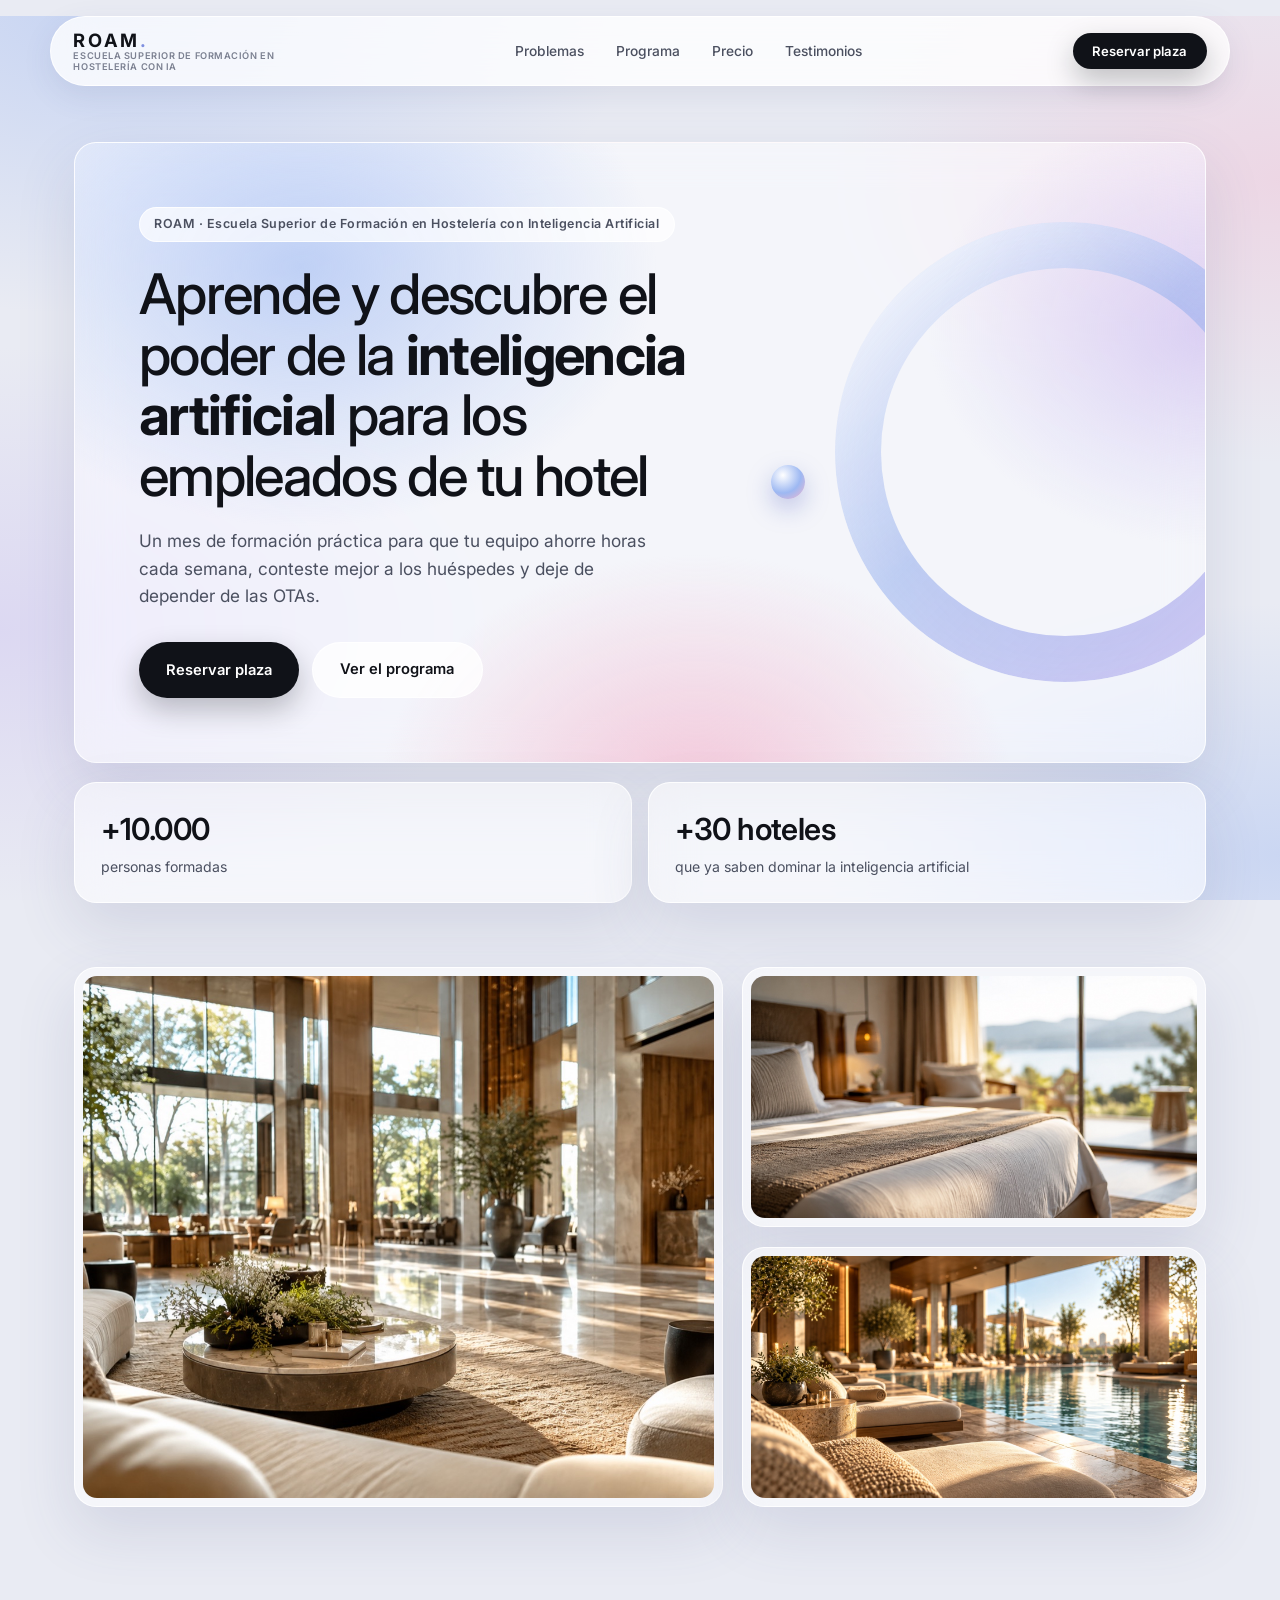
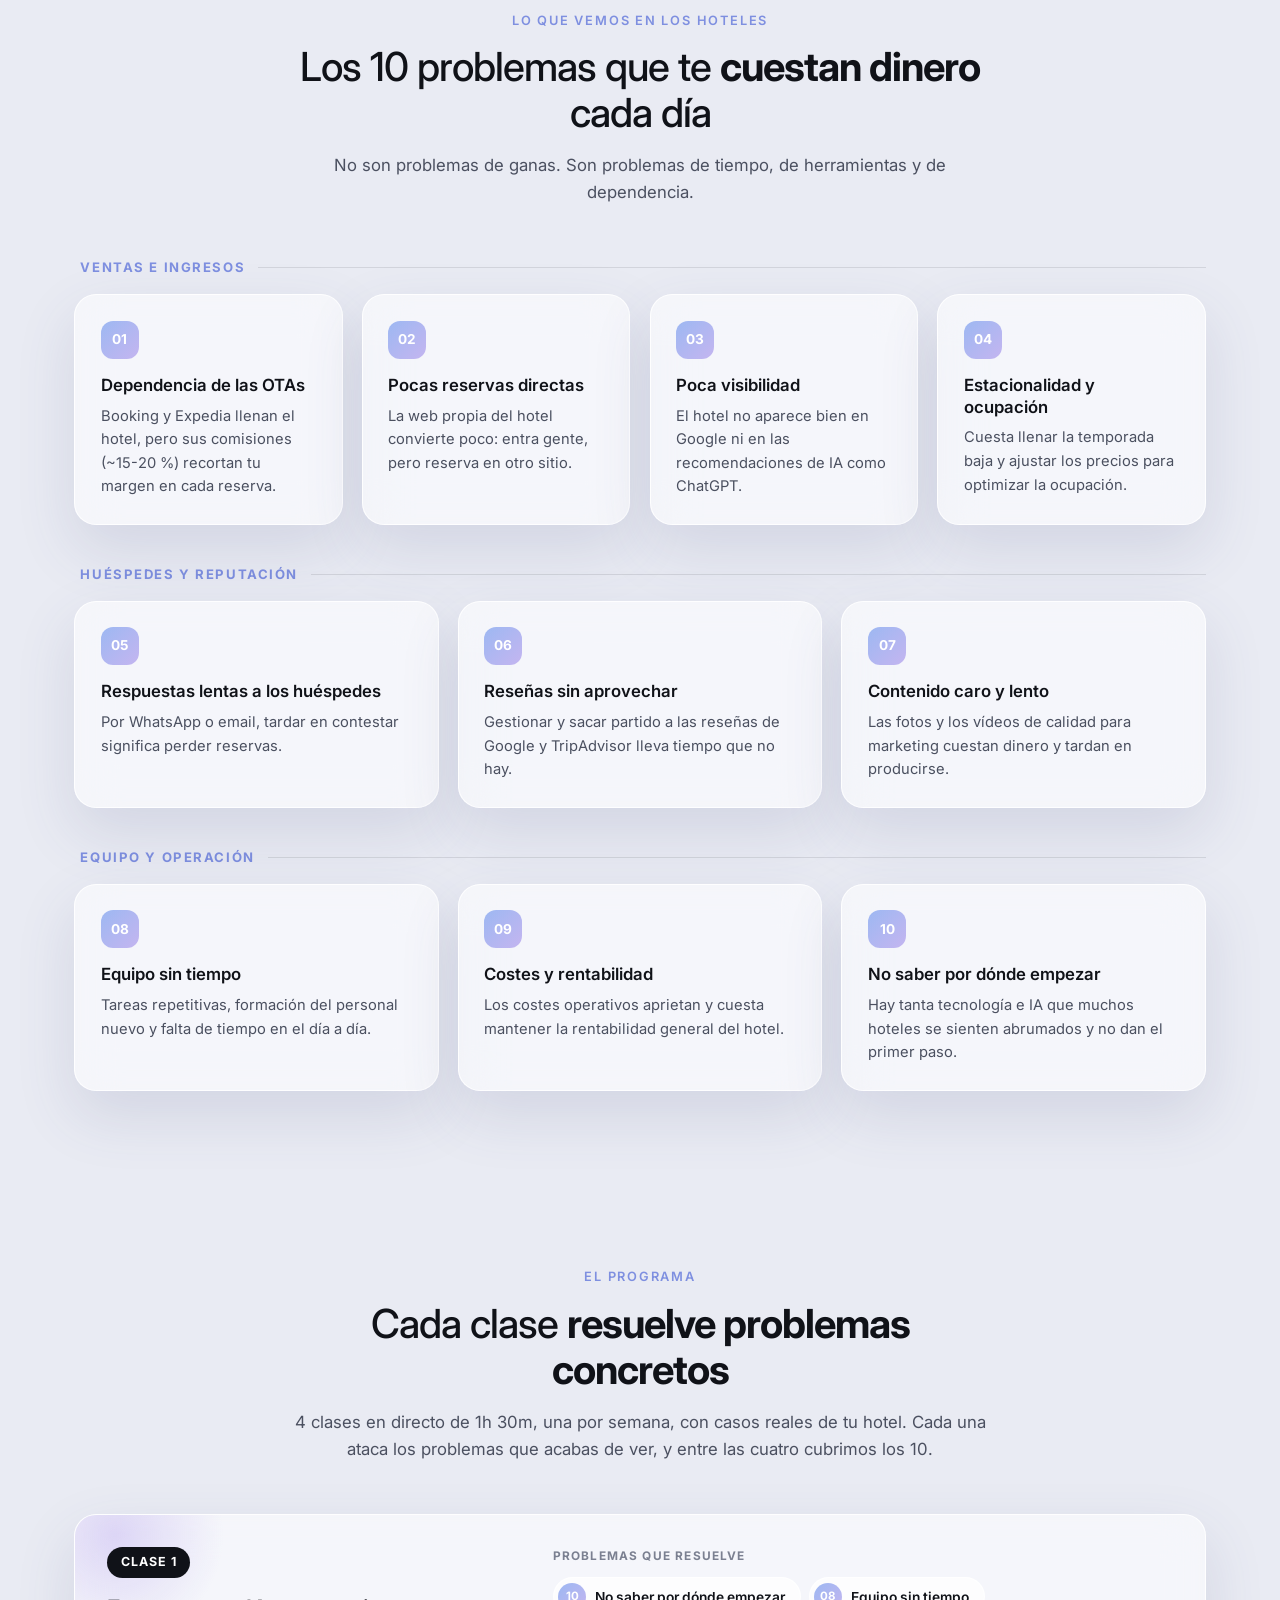
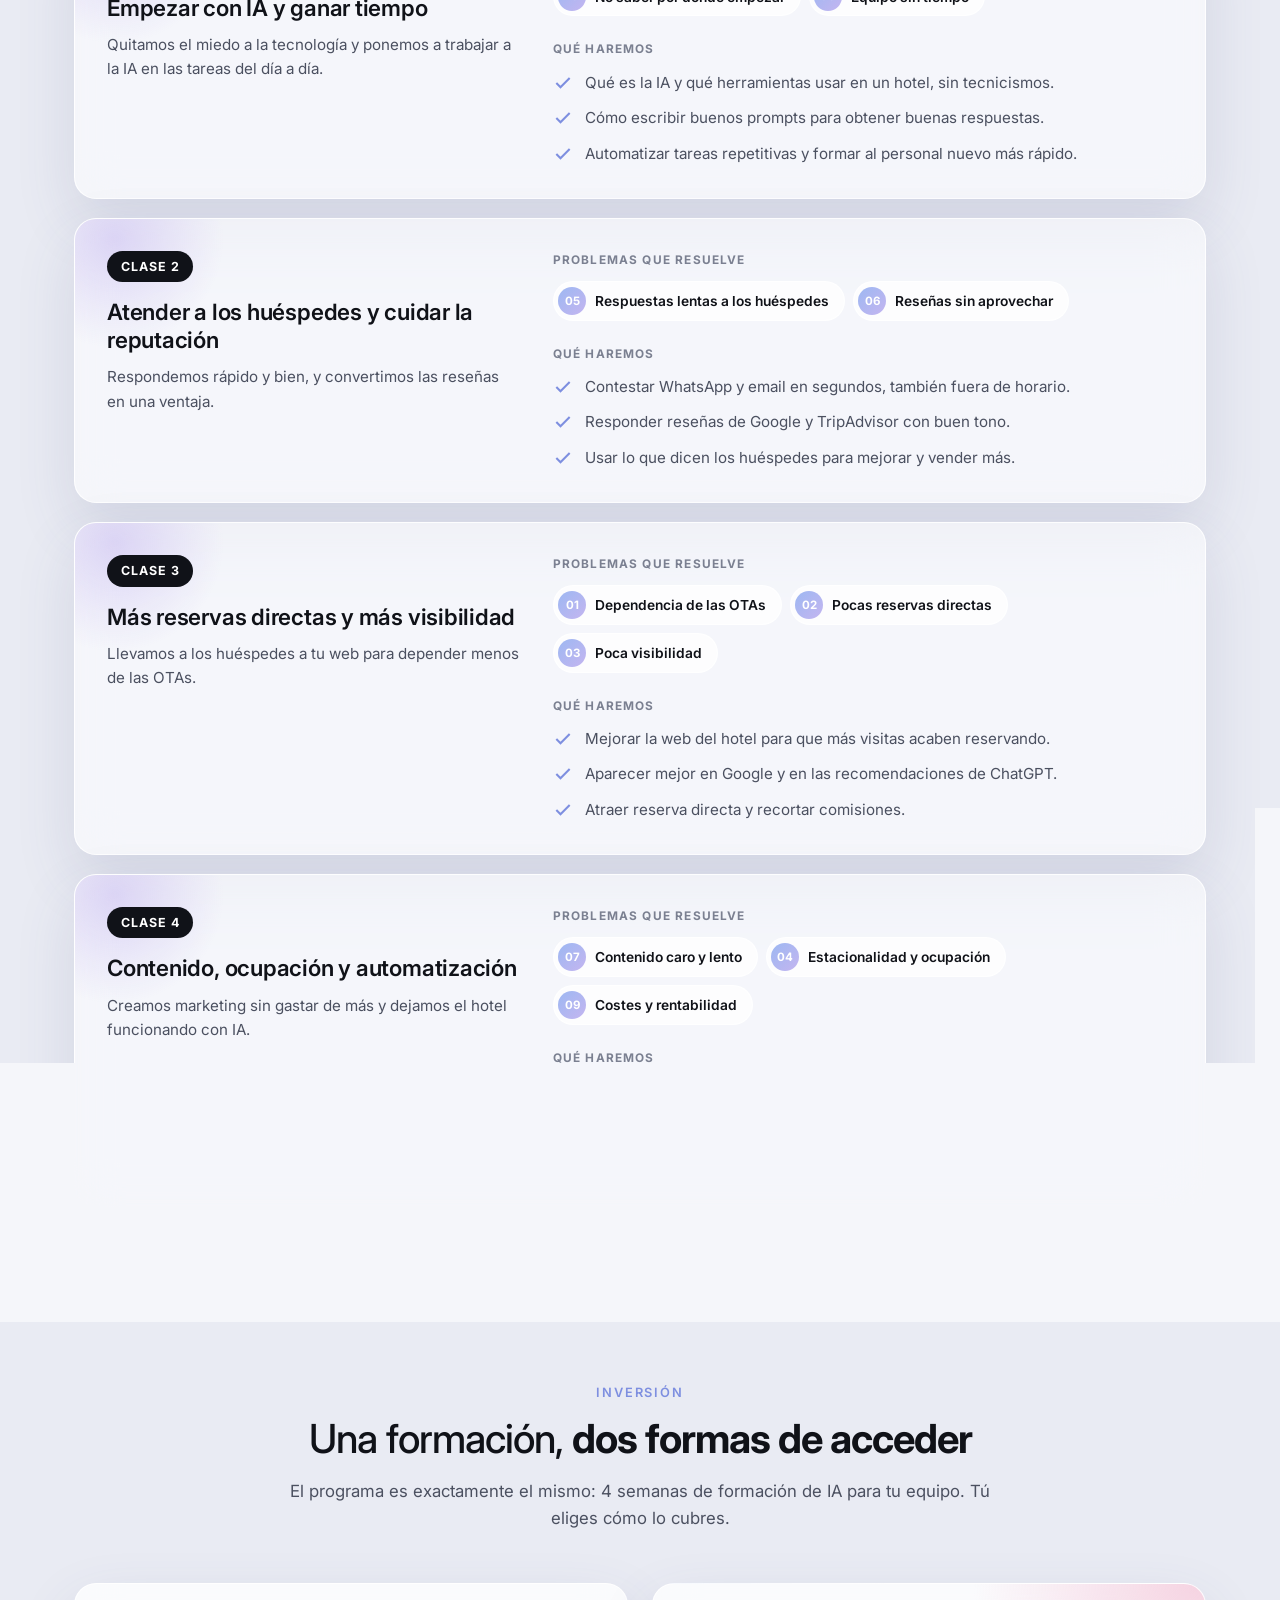
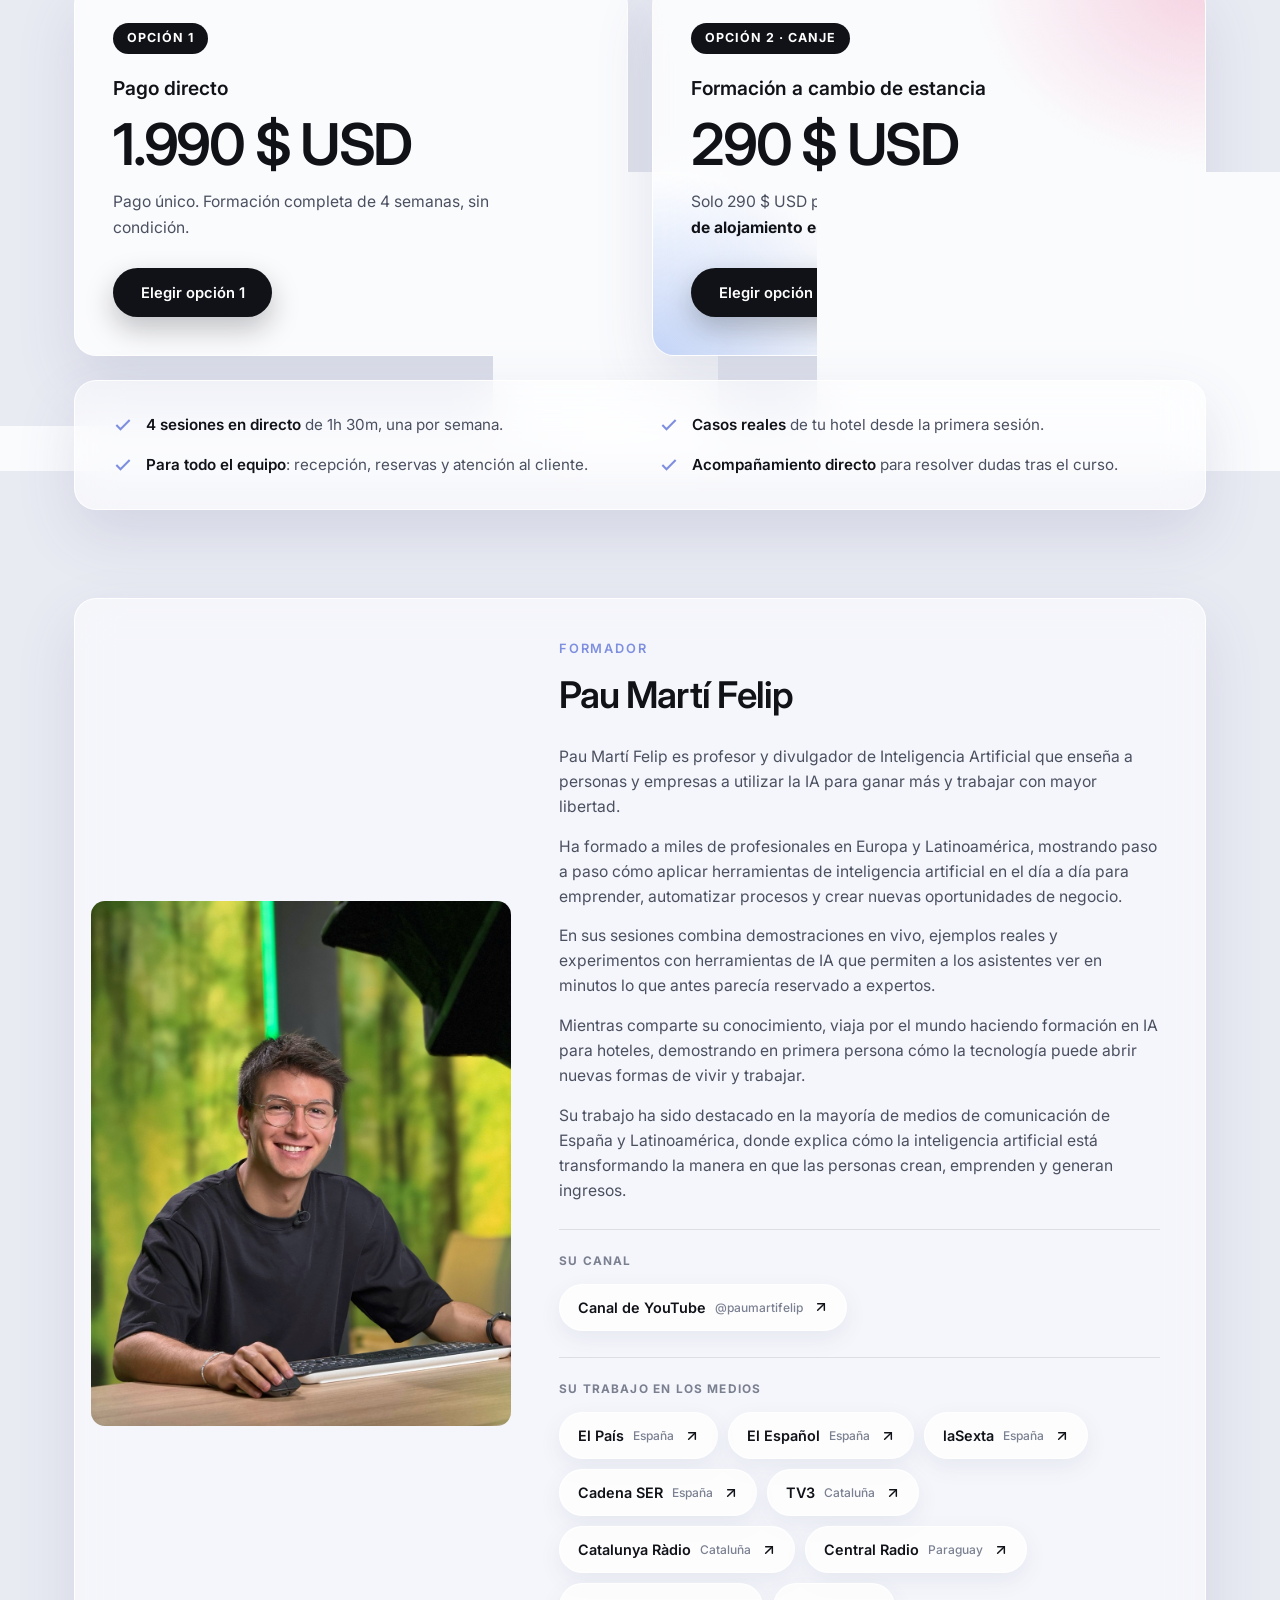
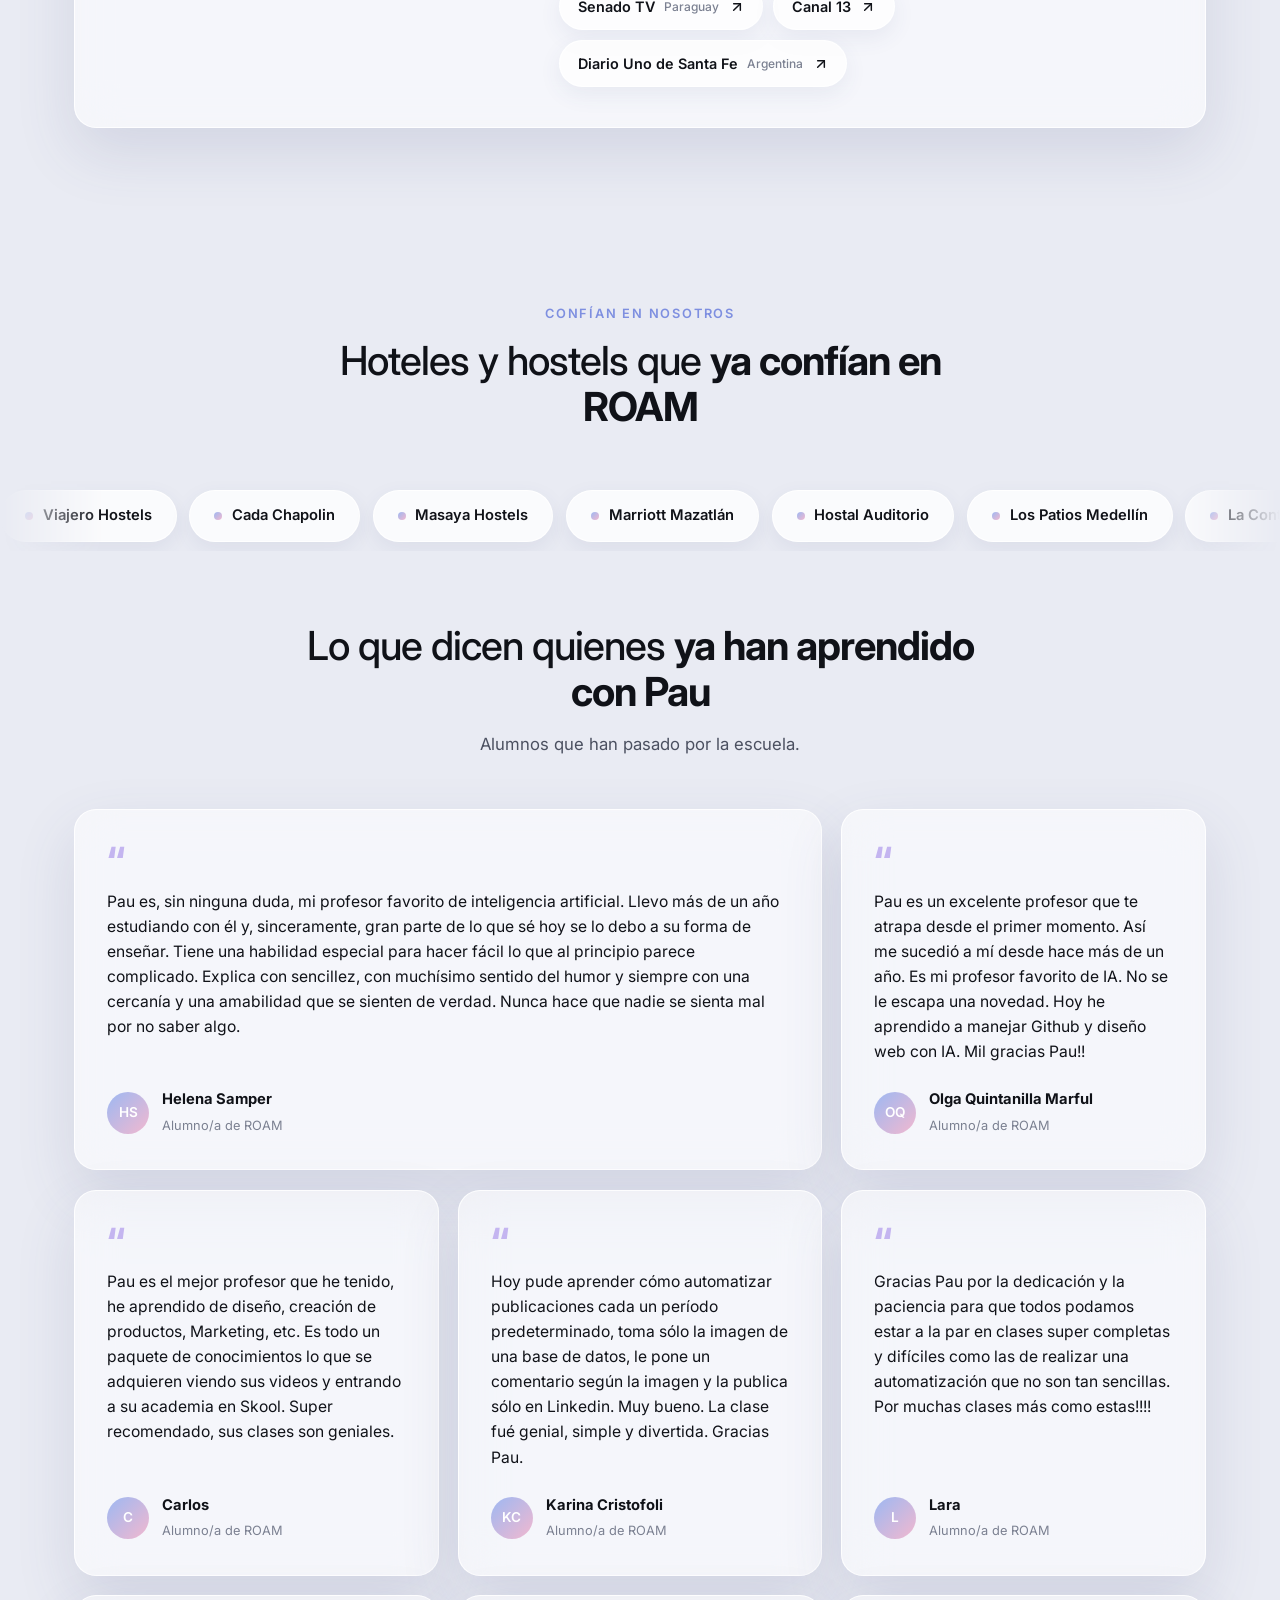
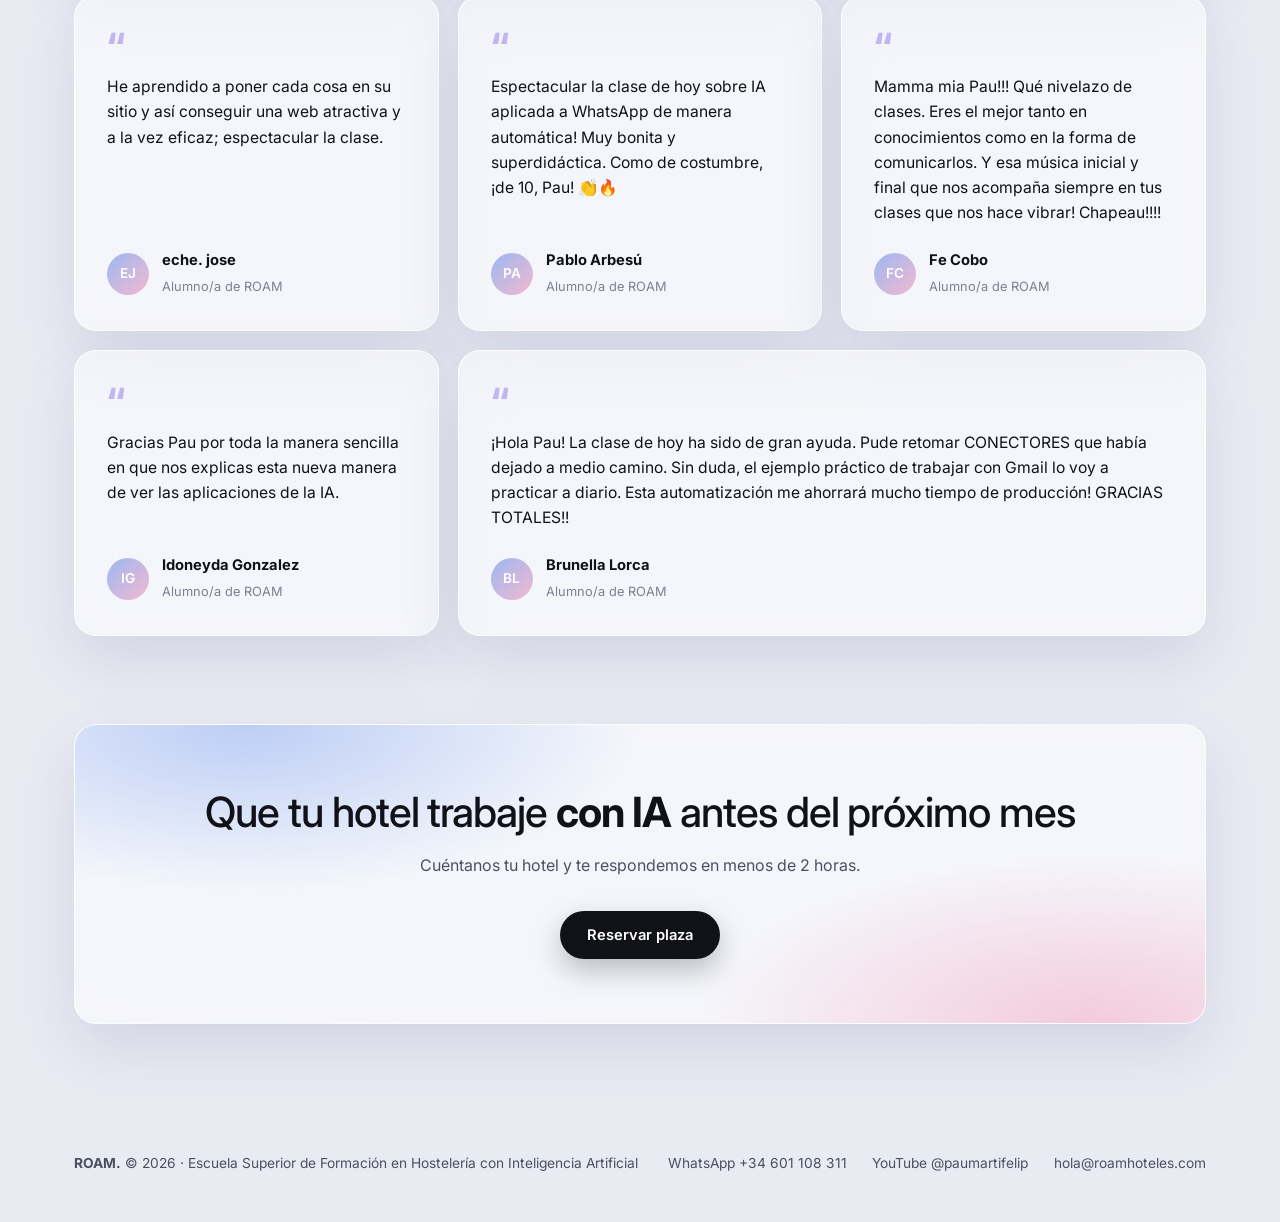
==== commit 03f71e03: "feat: rediseño con estética de cristal y una sola oferta de formación de IA para hoteles Dos opcione" ====
--- a/index.html
+++ b/index.html
@@ -3,607 +3,468 @@
 <head>
   <meta charset="UTF-8" />
   <meta name="viewport" content="width=device-width, initial-scale=1.0" />
-  <title>ROAM Hoteles · Fotos, SEO e Inteligencia Artificial</title>
-  <meta name="description" content="Propuesta de colaboración de alto impacto para hoteles: 0€ en dinero a cambio de estancia. Renovación fotográfica profesional, salir el primero en Google y ChatGPT, y formación práctica en IA para tu equipo." />
-  
-  <!-- Open Graph / WhatsApp / Facebook / iMessage -->
+  <title>ROAM · Escuela Superior de Formación en Hostelería con Inteligencia Artificial</title>
+  <meta name="description" content="Formación intensiva de 1 mes en Inteligencia Artificial para equipos de hotel: ahorra horas de trabajo, responde mejor a tus huéspedes y depende menos de las OTAs." />
+
   <meta property="og:type" content="website" />
-  <meta property="og:site_name" content="ROAM Hoteles" />
-  <meta property="og:title" content="ROAM Hoteles · Fotografía, SEO e Inteligencia Artificial" />
-  <meta property="og:description" content="Propuesta de colaboración de alto impacto para hoteles: 0€ en dinero a cambio de estancia. Renovación fotográfica, SEO directo y formación en IA." />
-  <meta property="og:image" content="https://raw.githubusercontent.com/paumartifelip-cpu/roam/main/assets/og-image.jpg" />
-  <meta property="og:image:secure_url" content="https://raw.githubusercontent.com/paumartifelip-cpu/roam/main/assets/og-image.jpg" />
-  <meta property="og:image:type" content="image/jpeg" />
-  <meta property="og:image:width" content="1024" />
-  <meta property="og:image:height" content="1024" />
-  <meta property="og:image:alt" content="ROAM Hoteles - Pau Martí & Michelle Cano" />
-
-  <!-- Twitter / X Card (Vista previa grande) -->
-  <meta name="twitter:card" content="summary_large_image" />
-  <meta name="twitter:title" content="ROAM Hoteles · Fotografía, SEO e Inteligencia Artificial" />
-  <meta name="twitter:description" content="Propuesta de colaboración para hoteles: 0€ en dinero a cambio de estancia. Fotos profesionales, SEO directo y formación en IA." />
-  <meta name="twitter:image" content="https://raw.githubusercontent.com/paumartifelip-cpu/roam/main/assets/og-image.jpg" />
-  <meta name="twitter:image:alt" content="ROAM Hoteles" />
-
-  <!-- Favicon e icono móvil -->
-  <link rel="icon" type="image/jpeg" href="assets/seo-chico.jpg" />
-  <link rel="apple-touch-icon" href="assets/seo-chico.jpg" />
-  
-  <link rel="preconnect" href="https://fonts.googleapis.com" />
-  <link rel="preconnect" href="https://fonts.gstatic.com" crossorigin />
-  <link href="https://fonts.googleapis.com/css2?family=Plus+Jakarta+Sans:ital,wght@0,400;0,500;0,600;0,700;0,800;0,900;1,700;1,800&family=Space+Grotesk:wght@600;700&display=swap" rel="stylesheet" />
+  <meta property="og:site_name" content="ROAM Escuela Superior de Formación en Hostelería con IA" />
+  <meta property="og:title" content="ROAM · Escuela Superior de Formación en Hostelería con Inteligencia Artificial" />
+  <meta property="og:description" content="4 semanas para que tu equipo de hotel trabaje con IA: reseñas, reservas, peticiones y automatización." />
+  <meta property="og:image" content="assets/og-image.jpg" />
+
+  <link rel="icon" type="image/jpeg" href="assets/hero-luxury.jpg" />
   <link rel="stylesheet" href="style.css" />
 </head>
 <body>
 
-  <!-- ── 1. MENÚ SUPERIOR CON LOS 3 APARTADOS GRANDES Y VISIBLES ── -->
-  <div class="nav-outer-wrap">
-    <nav class="nav-bar-container">
-      <a href="index.html" class="nav-brand-text">
-        ROAM<span>.</span>
-      </a>
-
-      <!-- Los 3 apartados accesibles desde el inicio -->
-      <div class="nav-tabs-group">
-        <button class="nav-big-tab active" id="btnTabFotos" onclick="switchSection('fotos')">
-          <span class="nav-tab-dot fotos"></span>
-          <span class="nav-tab-label"><span class="label-full">Fotos y contenido</span><span class="label-short">Fotos</span></span>
-        </button>
-        <button class="nav-big-tab" id="btnTabSeo" onclick="switchSection('seo')">
-          <span class="nav-tab-dot seo"></span>
-          <span class="nav-tab-label"><span class="label-full">SEO</span><span class="label-short">SEO</span></span>
-        </button>
-        <button class="nav-big-tab" id="btnTabIa" onclick="switchSection('ia')">
-          <span class="nav-tab-dot ia"></span>
-          <span class="nav-tab-label"><span class="label-full">Inteligencia artificial</span><span class="label-short">IA</span></span>
-        </button>
-      </div>
-
-      <a href="https://wa.me/34601108311" class="nav-cta-btn" id="navCta" target="_blank">
-        <span>💬 Hablar por WhatsApp</span>
-      </a>
+  <!-- NAV -->
+  <header class="nav">
+    <a href="index.html" class="logo-wrap"><span class="logo">ROAM<span>.</span></span><span class="logo-sub">Escuela Superior de Formación en Hostelería con IA</span></a>
+    <nav class="nav-links" id="navLinks">
+      <a href="#problemas" onclick="closeNav()">Problemas</a>
+      <a href="#programa" onclick="closeNav()">Programa</a>
+      <a href="#precio" onclick="closeNav()">Precio</a>
+      <a href="#testimonios" onclick="closeNav()">Testimonios</a>
     </nav>
-  </div>
-
-  <!-- ── 2. PORTADA: TÍTULO GIGANTE DE TRANSFORMACIÓN (IZQ) Y PERSONAJE MUY GRANDE (DER) ── -->
-  <main class="hero-stage">
-    <div class="hero-grid-2col">
-      
-      <!-- COLUMNA IZQUIERDA: QUÉ ES LO QUE VA A CONSEGUIR EL HOTEL -->
-      <div class="hero-left-info">
-        
-        <div class="hero-tag-badge">
-          <span id="heroPreTag">BLOQUE 01 · FOTOGRAFÍA & VÍDEO</span>
-        </div>
-
-        <!-- TÍTULO EN GRANDE DE LA TRANSFORMACIÓN (DE DÓNDE ESTÁS -> A DÓNDE VAS) -->
-        <h1 class="hero-transformation-h1" id="heroH1">
-          <span class="h1-from" id="heroH1From">De fotos viejas que nadie mira,</span>
-          <span class="h1-to" id="heroH1To">a un hotel irresistible que se llena porque enamora a primera vista.</span>
-        </h1>
-
-        <!-- CAJA DE TRANSFORMACIÓN CLARA -->
-        <div class="transformation-card-box">
-          <div class="transformation-before-after">
-            <div class="trans-row">
-              <span class="trans-icon-badge">❌</span>
-              <div>
-                <strong>Antes en tu hotel:</strong> <span id="transBefore">Fotos oscuras en el móvil, habitaciones que parecen normales y viajeros que se van a la competencia.</span>
+    <div class="nav-right">
+      <button class="btn btn-dark" onclick="openModal()">Reservar plaza</button>
+      <button class="menu-btn" onclick="toggleNav()" aria-label="Menú">
+        <svg viewBox="0 0 24 24" fill="none" stroke="currentColor" stroke-width="2" stroke-linecap="round">
+          <line x1="3" y1="7" x2="21" y2="7"></line><line x1="3" y1="12" x2="21" y2="12"></line><line x1="3" y1="17" x2="21" y2="17"></line>
+        </svg>
+      </button>
+    </div>
+  </header>
+
+  <main>
+    <!-- HERO -->
+    <section class="hero" id="formacion">
+      <div class="container">
+        <div class="hero-frame glass">
+          <div class="orb"></div>
+          <div class="orb-dot"></div>
+          <div class="hero-copy">
+            <span class="eyebrow">ROAM · Escuela Superior de Formación en Hostelería con Inteligencia Artificial</span>
+            <h1>Aprende y descubre el poder de la <b>inteligencia artificial</b> para los empleados de tu hotel</h1>
+            <p class="lead">Un mes de formación práctica para que tu equipo ahorre horas cada semana, conteste mejor a los huéspedes y deje de depender de las OTAs.</p>
+            <div class="hero-actions">
+              <button class="btn btn-dark" onclick="openModal()">Reservar plaza</button>
+              <a href="#programa" class="btn btn-light">Ver el programa</a>
+            </div>
+          </div>
+        </div>
+
+        <div class="hero-stats">
+          <div class="glass stat"><strong>+10.000</strong><span>personas formadas</span></div>
+          <div class="glass stat"><strong>+30 hoteles</strong><span>que ya saben dominar la inteligencia artificial</span></div>
+        </div>
+      </div>
+    </section>
+
+    <!-- GALERÍA -->
+    <section class="gallery-section">
+      <div class="container">
+        <div class="gallery">
+          <figure class="glass shot shot-lg"><img src="assets/galeria-lobby.jpg" alt="Lobby de un hotel de lujo con luz natural" loading="lazy" /></figure>
+          <figure class="glass shot"><img src="assets/galeria-habitacion.jpg" alt="Habitación de hotel con vistas al mar" loading="lazy" /></figure>
+          <figure class="glass shot"><img src="assets/galeria-piscina.jpg" alt="Zona de piscina y spa de un hotel" loading="lazy" /></figure>
+        </div>
+      </div>
+    </section>
+
+    <!-- PROBLEMAS -->
+    <section id="problemas">
+      <div class="container">
+        <div class="section-head">
+          <span class="kicker">Lo que vemos en los hoteles</span>
+          <h2>Los 10 problemas que te <b>cuestan dinero</b> cada día</h2>
+          <p>No son problemas de ganas. Son problemas de tiempo, de herramientas y de dependencia.</p>
+        </div>
+
+        <div class="problem-group">
+          <h3 class="group-title">Ventas e ingresos</h3>
+          <div class="problems">
+            <article class="glass problem">
+              <span class="p-num">01</span>
+              <h4>Dependencia de las OTAs</h4>
+              <p>Booking y Expedia llenan el hotel, pero sus comisiones (~15-20 %) recortan tu margen en cada reserva.</p>
+            </article>
+            <article class="glass problem">
+              <span class="p-num">02</span>
+              <h4>Pocas reservas directas</h4>
+              <p>La web propia del hotel convierte poco: entra gente, pero reserva en otro sitio.</p>
+            </article>
+            <article class="glass problem">
+              <span class="p-num">03</span>
+              <h4>Poca visibilidad</h4>
+              <p>El hotel no aparece bien en Google ni en las recomendaciones de IA como ChatGPT.</p>
+            </article>
+            <article class="glass problem">
+              <span class="p-num">04</span>
+              <h4>Estacionalidad y ocupación</h4>
+              <p>Cuesta llenar la temporada baja y ajustar los precios para optimizar la ocupación.</p>
+            </article>
+          </div>
+        </div>
+
+        <div class="problem-group">
+          <h3 class="group-title">Huéspedes y reputación</h3>
+          <div class="problems">
+            <article class="glass problem">
+              <span class="p-num">05</span>
+              <h4>Respuestas lentas a los huéspedes</h4>
+              <p>Por WhatsApp o email, tardar en contestar significa perder reservas.</p>
+            </article>
+            <article class="glass problem">
+              <span class="p-num">06</span>
+              <h4>Reseñas sin aprovechar</h4>
+              <p>Gestionar y sacar partido a las reseñas de Google y TripAdvisor lleva tiempo que no hay.</p>
+            </article>
+            <article class="glass problem">
+              <span class="p-num">07</span>
+              <h4>Contenido caro y lento</h4>
+              <p>Las fotos y los vídeos de calidad para marketing cuestan dinero y tardan en producirse.</p>
+            </article>
+          </div>
+        </div>
+
+        <div class="problem-group">
+          <h3 class="group-title">Equipo y operación</h3>
+          <div class="problems">
+            <article class="glass problem">
+              <span class="p-num">08</span>
+              <h4>Equipo sin tiempo</h4>
+              <p>Tareas repetitivas, formación del personal nuevo y falta de tiempo en el día a día.</p>
+            </article>
+            <article class="glass problem">
+              <span class="p-num">09</span>
+              <h4>Costes y rentabilidad</h4>
+              <p>Los costes operativos aprietan y cuesta mantener la rentabilidad general del hotel.</p>
+            </article>
+            <article class="glass problem">
+              <span class="p-num">10</span>
+              <h4>No saber por dónde empezar</h4>
+              <p>Hay tanta tecnología e IA que muchos hoteles se sienten abrumados y no dan el primer paso.</p>
+            </article>
+          </div>
+        </div>
+      </div>
+    </section>
+
+    <!-- PROGRAMA -->
+    <section id="programa">
+      <div class="container">
+        <div class="section-head">
+          <span class="kicker">El programa</span>
+          <h2>Cada clase <b>resuelve problemas concretos</b></h2>
+          <p>4 clases en directo de 1h 30m, una por semana, con casos reales de tu hotel. Cada una ataca los problemas que acabas de ver, y entre las cuatro cubrimos los 10.</p>
+        </div>
+
+        <div class="classes">
+          <article class="glass class-card">
+            <div class="class-head">
+              <span class="class-num">Clase 1</span>
+              <h3>Empezar con IA y ganar tiempo</h3>
+              <p>Quitamos el miedo a la tecnología y ponemos a trabajar a la IA en las tareas del día a día.</p>
+            </div>
+            <div class="class-body">
+              <div class="class-label">Problemas que resuelve</div>
+              <div class="chips"><a href="#problemas" class="chip"><span class="p-num">10</span>No saber por dónde empezar</a><a href="#problemas" class="chip"><span class="p-num">08</span>Equipo sin tiempo</a></div>
+              <div class="class-label">Qué haremos</div>
+              <ul class="class-list"><li><svg viewBox="0 0 24 24"><polyline points="20 6 9 17 4 12"></polyline></svg><span>Qué es la IA y qué herramientas usar en un hotel, sin tecnicismos.</span></li><li><svg viewBox="0 0 24 24"><polyline points="20 6 9 17 4 12"></polyline></svg><span>Cómo escribir buenos prompts para obtener buenas respuestas.</span></li><li><svg viewBox="0 0 24 24"><polyline points="20 6 9 17 4 12"></polyline></svg><span>Automatizar tareas repetitivas y formar al personal nuevo más rápido.</span></li></ul>
+            </div>
+          </article>
+          <article class="glass class-card">
+            <div class="class-head">
+              <span class="class-num">Clase 2</span>
+              <h3>Atender a los huéspedes y cuidar la reputación</h3>
+              <p>Respondemos rápido y bien, y convertimos las reseñas en una ventaja.</p>
+            </div>
+            <div class="class-body">
+              <div class="class-label">Problemas que resuelve</div>
+              <div class="chips"><a href="#problemas" class="chip"><span class="p-num">05</span>Respuestas lentas a los huéspedes</a><a href="#problemas" class="chip"><span class="p-num">06</span>Reseñas sin aprovechar</a></div>
+              <div class="class-label">Qué haremos</div>
+              <ul class="class-list"><li><svg viewBox="0 0 24 24"><polyline points="20 6 9 17 4 12"></polyline></svg><span>Contestar WhatsApp y email en segundos, también fuera de horario.</span></li><li><svg viewBox="0 0 24 24"><polyline points="20 6 9 17 4 12"></polyline></svg><span>Responder reseñas de Google y TripAdvisor con buen tono.</span></li><li><svg viewBox="0 0 24 24"><polyline points="20 6 9 17 4 12"></polyline></svg><span>Usar lo que dicen los huéspedes para mejorar y vender más.</span></li></ul>
+            </div>
+          </article>
+          <article class="glass class-card">
+            <div class="class-head">
+              <span class="class-num">Clase 3</span>
+              <h3>Más reservas directas y más visibilidad</h3>
+              <p>Llevamos a los huéspedes a tu web para depender menos de las OTAs.</p>
+            </div>
+            <div class="class-body">
+              <div class="class-label">Problemas que resuelve</div>
+              <div class="chips"><a href="#problemas" class="chip"><span class="p-num">01</span>Dependencia de las OTAs</a><a href="#problemas" class="chip"><span class="p-num">02</span>Pocas reservas directas</a><a href="#problemas" class="chip"><span class="p-num">03</span>Poca visibilidad</a></div>
+              <div class="class-label">Qué haremos</div>
+              <ul class="class-list"><li><svg viewBox="0 0 24 24"><polyline points="20 6 9 17 4 12"></polyline></svg><span>Mejorar la web del hotel para que más visitas acaben reservando.</span></li><li><svg viewBox="0 0 24 24"><polyline points="20 6 9 17 4 12"></polyline></svg><span>Aparecer mejor en Google y en las recomendaciones de ChatGPT.</span></li><li><svg viewBox="0 0 24 24"><polyline points="20 6 9 17 4 12"></polyline></svg><span>Atraer reserva directa y recortar comisiones.</span></li></ul>
+            </div>
+          </article>
+          <article class="glass class-card">
+            <div class="class-head">
+              <span class="class-num">Clase 4</span>
+              <h3>Contenido, ocupación y automatización</h3>
+              <p>Creamos marketing sin gastar de más y dejamos el hotel funcionando con IA.</p>
+            </div>
+            <div class="class-body">
+              <div class="class-label">Problemas que resuelve</div>
+              <div class="chips"><a href="#problemas" class="chip"><span class="p-num">07</span>Contenido caro y lento</a><a href="#problemas" class="chip"><span class="p-num">04</span>Estacionalidad y ocupación</a><a href="#problemas" class="chip"><span class="p-num">09</span>Costes y rentabilidad</a></div>
+              <div class="class-label">Qué haremos</div>
+              <ul class="class-list"><li><svg viewBox="0 0 24 24"><polyline points="20 6 9 17 4 12"></polyline></svg><span>Crear textos, fotos y vídeos para marketing con ayuda de IA.</span></li><li><svg viewBox="0 0 24 24"><polyline points="20 6 9 17 4 12"></polyline></svg><span>Ajustar precios y llenar la temporada baja.</span></li><li><svg viewBox="0 0 24 24"><polyline points="20 6 9 17 4 12"></polyline></svg><span>Automatizar procesos y medir cuánto tiempo y dinero ahorras.</span></li></ul>
+            </div>
+          </article>
+        </div>
+      </div>
+    </section>
+
+    <!-- PRECIO -->
+    <section id="precio">
+      <div class="container">
+        <div class="section-head">
+          <span class="kicker">Inversión</span>
+          <h2>Una formación, <b>dos formas de acceder</b></h2>
+          <p>El programa es exactamente el mismo: 4 semanas de formación de IA para tu equipo. Tú eliges cómo lo cubres.</p>
+        </div>
+
+        <div class="options">
+          <article class="glass option">
+            <span class="option-num">Opción 1</span>
+            <h3>Pago directo</h3>
+            <div class="amount">1.990 $ USD</div>
+            <p class="option-desc">Pago único. Formación completa de 4 semanas, sin ninguna otra condición.</p>
+            <button class="btn btn-dark" onclick="openModal('1')">Elegir opción 1</button>
+          </article>
+
+          <article class="glass option option-featured">
+            <span class="option-num">Opción 2 · Canje</span>
+            <h3>Formación a cambio de estancia</h3>
+            <div class="amount">290 $ USD</div>
+            <p class="option-desc">Solo 290 $ USD para cubrir gastos, más <strong>4 semanas (28 días) de alojamiento en el hotel</strong> para nuestro equipo formativo.</p>
+            <button class="btn btn-dark" onclick="openModal('2')">Elegir opción 2</button>
+          </article>
+        </div>
+
+        <ul class="glass includes">
+          <li><svg viewBox="0 0 24 24"><polyline points="20 6 9 17 4 12"></polyline></svg><span><strong>4 sesiones en directo</strong> de 1h 30m, una por semana.</span></li>
+          <li><svg viewBox="0 0 24 24"><polyline points="20 6 9 17 4 12"></polyline></svg><span><strong>Casos reales</strong> de tu hotel desde la primera sesión.</span></li>
+          <li><svg viewBox="0 0 24 24"><polyline points="20 6 9 17 4 12"></polyline></svg><span><strong>Para todo el equipo</strong>: recepción, reservas y atención al cliente.</span></li>
+          <li><svg viewBox="0 0 24 24"><polyline points="20 6 9 17 4 12"></polyline></svg><span><strong>Acompañamiento directo</strong> para resolver dudas tras el curso.</span></li>
+        </ul>
+      </div>
+    </section>
+
+    <!-- FORMADOR -->
+    <section id="formador" style="padding-top: 0;">
+      <div class="container">
+        <div class="glass trainer">
+          <img src="assets/pau-formador.jpg" alt="Pau Martí Felip, formador de inteligencia artificial" loading="lazy" />
+          <div class="trainer-text">
+            <span class="kicker">Formador</span>
+            <h2>Pau Martí Felip</h2>
+            <p>Pau Martí Felip es profesor y divulgador de Inteligencia Artificial que enseña a personas y empresas a utilizar la IA para ganar más y trabajar con mayor libertad.</p>
+            <p>Ha formado a miles de profesionales en Europa y Latinoamérica, mostrando paso a paso cómo aplicar herramientas de inteligencia artificial en el día a día para emprender, automatizar procesos y crear nuevas oportunidades de negocio.</p>
+            <p>En sus sesiones combina demostraciones en vivo, ejemplos reales y experimentos con herramientas de IA que permiten a los asistentes ver en minutos lo que antes parecía reservado a expertos.</p>
+            <p>Mientras comparte su conocimiento, viaja por el mundo haciendo formación en IA para hoteles, demostrando en primera persona cómo la tecnología puede abrir nuevas formas de vivir y trabajar.</p>
+            <p>Su trabajo ha sido destacado en la mayoría de medios de comunicación de España y Latinoamérica, donde explica cómo la inteligencia artificial está transformando la manera en que las personas crean, emprenden y generan ingresos.</p>
+
+            <div class="press">
+              <div class="press-label">Su canal</div>
+              <div class="press-buttons">
+                <a class="press-btn" href="https://www.youtube.com/@paumartifelip" target="_blank" rel="noopener"><span>Canal de YouTube</span><small>@paumartifelip</small><svg viewBox="0 0 24 24"><line x1="7" y1="17" x2="17" y2="7"></line><polyline points="7 7 17 7 17 17"></polyline></svg></a>
               </div>
             </div>
-            <div class="trans-row">
-              <span class="trans-icon-badge">✨</span>
-              <div>
-                <strong>Lo que consigues con ROAM:</strong> <span id="transAfter">Fotos profesionales luminosas y vídeos atractivos que hacen que los viajeros quieran reservar de inmediato.</span>
+
+            <div class="press">
+              <div class="press-label">Su trabajo en los medios</div>
+              <div class="press-buttons">
+                <a class="press-btn" href="https://elpais.com/tecnologia/2023-03-14/el-boom-de-la-inteligencia-artificial-crea-un-nuevo-trabajo-experto-en-hablar-con-la-maquina.html" target="_blank" rel="noopener"><span>El País</span><small>España</small><svg viewBox="0 0 24 24"><line x1="7" y1="17" x2="17" y2="7"></line><polyline points="7 7 17 7 17 17"></polyline></svg></a>
+                <a class="press-btn" href="https://www.elespanol.com/reportajes/20230328/pau-aprendio-tiktok-ingeniero-ia-trabajo-eur/751675167_0.html" target="_blank" rel="noopener"><span>El Español</span><small>España</small><svg viewBox="0 0 24 24"><line x1="7" y1="17" x2="17" y2="7"></line><polyline points="7 7 17 7 17 17"></polyline></svg></a>
+                <a class="press-btn" href="https://www.lasexta.com/programas/sexta-noche/advertencia-ingeniero-hosteleros-inteligencia-artificial-vais-quedar-trabajadores_202303196416e58696c07c00018b43dd.html" target="_blank" rel="noopener"><span>laSexta</span><small>España</small><svg viewBox="0 0 24 24"><line x1="7" y1="17" x2="17" y2="7"></line><polyline points="7 7 17 7 17 17"></polyline></svg></a>
+                <a class="press-btn" href="https://cadenaser.com/nacional/2023/03/20/los-prompt-engineer-la-profesion-mas-cotizada-del-momento-saber-preguntar-y-muy-bien-a-una-inteligencia-artificial-cadena-ser/" target="_blank" rel="noopener"><span>Cadena SER</span><small>España</small><svg viewBox="0 0 24 24"><line x1="7" y1="17" x2="17" y2="7"></line><polyline points="7 7 17 7 17 17"></polyline></svg></a>
+                <a class="press-btn" href="https://www.youtube.com/watch?v=EMlD9jRfd5Q" target="_blank" rel="noopener"><span>TV3</span><small>Cataluña</small><svg viewBox="0 0 24 24"><line x1="7" y1="17" x2="17" y2="7"></line><polyline points="7 7 17 7 17 17"></polyline></svg></a>
+                <a class="press-btn" href="https://www.3cat.cat/3cat/pau-marti-felip-soc-prompt-engineer-dissenyo-instruccions-per-a-intelligencies-artificials/audio/1170229/" target="_blank" rel="noopener"><span>Catalunya Ràdio</span><small>Cataluña</small><svg viewBox="0 0 24 24"><line x1="7" y1="17" x2="17" y2="7"></line><polyline points="7 7 17 7 17 17"></polyline></svg></a>
+                <a class="press-btn" href="https://1140am.com.py/pau-marti-felip-la-ia-puede-convertirse-en-un-asistente-para-cualquier-emprendedor/" target="_blank" rel="noopener"><span>Central Radio</span><small>Paraguay</small><svg viewBox="0 0 24 24"><line x1="7" y1="17" x2="17" y2="7"></line><polyline points="7 7 17 7 17 17"></polyline></svg></a>
+                <a class="press-btn" href="https://www.senado.gov.py/index.php/menu-dircom/sub-menu-noticias-comisiones/abordan-los-desafios-y-oportunidades-de-la-ia.html" target="_blank" rel="noopener"><span>Senado TV</span><small>Paraguay</small><svg viewBox="0 0 24 24"><line x1="7" y1="17" x2="17" y2="7"></line><polyline points="7 7 17 7 17 17"></polyline></svg></a>
+                <a class="press-btn" href="https://youtu.be/Xkjyvmy6XLc" target="_blank" rel="noopener"><span>Canal 13</span><svg viewBox="0 0 24 24"><line x1="7" y1="17" x2="17" y2="7"></line><polyline points="7 7 17 7 17 17"></polyline></svg></a>
+                <a class="press-btn" href="https://www.unosantafe.com.ar/santa-fe/viene-reemplazar-o-ayudar-la-inteligencia-artificial-esta-cambiando-el-mundo-del-trabajo-n10056655.html" target="_blank" rel="noopener"><span>Diario Uno de Santa Fe</span><small>Argentina</small><svg viewBox="0 0 24 24"><line x1="7" y1="17" x2="17" y2="7"></line><polyline points="7 7 17 7 17 17"></polyline></svg></a>
               </div>
             </div>
           </div>
         </div>
-
-        <!-- PÍLDORA DE LA PROPUESTA -->
-        <div class="hero-deal-pill">
-          <span id="dealIcon">🤝</span>
-          <span id="heroDealText">El trato: 0€ en dinero a cambio de estancia (7 noches o 3 semanas / 21 noches).</span>
-        </div>
-
-        <!-- ACCIÓN PRINCIPAL -->
-        <div class="hero-actions-row">
-          <a href="https://wa.me/34601108311?text=Hola%20Michelle%20y%20Pau,%20quiero%20renovar%20las%20fotos%20de%20mi%20hotel%20a%20cambio%20de%20estancia" class="hero-main-btn" id="heroMainBtn" target="_blank">
-            <span id="heroBtnText">Quiero estas Fotos para mi Hotel</span>
-            <span>→</span>
-          </a>
-          <a href="#paso-a-paso" class="hero-secondary-link">
-            Ver cómo funciona paso a paso ↓
-          </a>
-        </div>
-
-      </div>
-
-      <!-- COLUMNA DERECHA: PERSONAJE MUY GRANDE -->
-      <div class="hero-right-character">
-        <div class="character-visual-wrap">
-          <img src="assets/personaje-amarillo.jpg" alt="ROAM" class="character-img-big" id="characterImg" />
-        </div>
-      </div>
-
-    </div>
+      </div>
+    </section>
+
+    <!-- TESTIMONIOS -->
+    <section id="testimonios">
+      <div class="container">
+        <div class="section-head">
+          <span class="kicker">Confían en nosotros</span>
+          <h2>Hoteles y hostels que <b>ya confían en ROAM</b></h2>
+        </div>
+      </div>
+
+      <div class="marquee" aria-label="Hoteles y hostels que confían en nosotros">
+        <div class="marquee-track"><span class="hotel-pill"><span class="dot"></span>Viajero Hostels</span><span class="hotel-pill"><span class="dot"></span>Cada Chapolin</span><span class="hotel-pill"><span class="dot"></span>Masaya Hostels</span><span class="hotel-pill"><span class="dot"></span>Marriott Mazatlán</span><span class="hotel-pill"><span class="dot"></span>Hostal Auditorio</span><span class="hotel-pill"><span class="dot"></span>Los Patios Medellín</span><span class="hotel-pill"><span class="dot"></span>La Controra Nápoles</span><span class="hotel-pill"><span class="dot"></span>Blablabla Bari</span><span class="hotel-pill"><span class="dot"></span>Ryad Layla Rouge</span><span class="hotel-pill"><span class="dot"></span>Los Amigos Nest</span><span class="hotel-pill"><span class="dot"></span>Font Andorra Hotel</span><span class="hotel-pill"><span class="dot"></span>Fira Backpackers</span><span class="hotel-pill"><span class="dot"></span>Ostello Bello</span><span class="hotel-pill"><span class="dot"></span>Intercontinental Medellín</span><span class="hotel-pill"><span class="dot"></span>Viajero Hostels</span><span class="hotel-pill"><span class="dot"></span>Cada Chapolin</span><span class="hotel-pill"><span class="dot"></span>Masaya Hostels</span><span class="hotel-pill"><span class="dot"></span>Marriott Mazatlán</span><span class="hotel-pill"><span class="dot"></span>Hostal Auditorio</span><span class="hotel-pill"><span class="dot"></span>Los Patios Medellín</span><span class="hotel-pill"><span class="dot"></span>La Controra Nápoles</span><span class="hotel-pill"><span class="dot"></span>Blablabla Bari</span><span class="hotel-pill"><span class="dot"></span>Ryad Layla Rouge</span><span class="hotel-pill"><span class="dot"></span>Los Amigos Nest</span><span class="hotel-pill"><span class="dot"></span>Font Andorra Hotel</span><span class="hotel-pill"><span class="dot"></span>Fira Backpackers</span><span class="hotel-pill"><span class="dot"></span>Ostello Bello</span><span class="hotel-pill"><span class="dot"></span>Intercontinental Medellín</span></div>
+      </div>
+
+      <div class="container">
+        <div class="section-head" style="margin-top: 4.5rem;">
+          <h2>Lo que dicen quienes <b>ya han aprendido con Pau</b></h2>
+          <p>Alumnos que han pasado por la escuela.</p>
+        </div>
+
+        <div class="testimonials">
+          <article class="glass quote quote-wide">
+            <div class="mark">“</div>
+            <p>Pau es, sin ninguna duda, mi profesor favorito de inteligencia artificial. Llevo más de un año estudiando con él y, sinceramente, gran parte de lo que sé hoy se lo debo a su forma de enseñar. Tiene una habilidad especial para hacer fácil lo que al principio parece complicado. Explica con sencillez, con muchísimo sentido del humor y siempre con una cercanía y una amabilidad que se sienten de verdad. Nunca hace que nadie se sienta mal por no saber algo.</p>
+            <div class="who"><div class="avatar">HS</div><div><strong>Helena Samper</strong><span>Alumno/a de ROAM</span></div></div>
+          </article>
+          <article class="glass quote">
+            <div class="mark">“</div>
+            <p>Pau es un excelente profesor que te atrapa desde el primer momento. Así me sucedió a mí desde hace más de un año. Es mi profesor favorito de IA. No se le escapa una novedad. Hoy he aprendido a manejar Github y diseño web con IA. Mil gracias Pau!!</p>
+            <div class="who"><div class="avatar">OQ</div><div><strong>Olga Quintanilla Marful</strong><span>Alumno/a de ROAM</span></div></div>
+          </article>
+          <article class="glass quote">
+            <div class="mark">“</div>
+            <p>Pau es el mejor profesor que he tenido, he aprendido de diseño, creación de productos, Marketing, etc. Es todo un paquete de conocimientos lo que se adquieren viendo sus videos y entrando a su academia en Skool. Super recomendado, sus clases son geniales.</p>
+            <div class="who"><div class="avatar">C</div><div><strong>Carlos</strong><span>Alumno/a de ROAM</span></div></div>
+          </article>
+          <article class="glass quote">
+            <div class="mark">“</div>
+            <p>Hoy pude aprender cómo automatizar publicaciones cada un período predeterminado, toma sólo la imagen de una base de datos, le pone un comentario según la imagen y la publica sólo en Linkedin. Muy bueno. La clase fué genial, simple y divertida. Gracias Pau.</p>
+            <div class="who"><div class="avatar">KC</div><div><strong>Karina Cristofoli</strong><span>Alumno/a de ROAM</span></div></div>
+          </article>
+          <article class="glass quote">
+            <div class="mark">“</div>
+            <p>Gracias Pau por la dedicación y la paciencia para que todos podamos estar a la par en clases super completas y difíciles como las de realizar una automatización que no son tan sencillas. Por muchas clases más como estas!!!!</p>
+            <div class="who"><div class="avatar">L</div><div><strong>Lara</strong><span>Alumno/a de ROAM</span></div></div>
+          </article>
+          <article class="glass quote">
+            <div class="mark">“</div>
+            <p>He aprendido a poner cada cosa en su sitio y así conseguir una web atractiva y a la vez eficaz; espectacular la clase.</p>
+            <div class="who"><div class="avatar">EJ</div><div><strong>eche. jose</strong><span>Alumno/a de ROAM</span></div></div>
+          </article>
+          <article class="glass quote">
+            <div class="mark">“</div>
+            <p>Espectacular la clase de hoy sobre IA aplicada a WhatsApp de manera automática! Muy bonita y superdidáctica. Como de costumbre, ¡de 10, Pau! 👏🔥</p>
+            <div class="who"><div class="avatar">PA</div><div><strong>Pablo Arbesú</strong><span>Alumno/a de ROAM</span></div></div>
+          </article>
+          <article class="glass quote">
+            <div class="mark">“</div>
+            <p>Mamma mia Pau!!! Qué nivelazo de clases. Eres el mejor tanto en conocimientos como en la forma de comunicarlos. Y esa música inicial y final que nos acompaña siempre en tus clases que nos hace vibrar! Chapeau!!!!</p>
+            <div class="who"><div class="avatar">FC</div><div><strong>Fe Cobo</strong><span>Alumno/a de ROAM</span></div></div>
+          </article>
+          <article class="glass quote">
+            <div class="mark">“</div>
+            <p>Gracias Pau por toda la manera sencilla en que nos explicas esta nueva manera de ver las aplicaciones de la IA.</p>
+            <div class="who"><div class="avatar">IG</div><div><strong>Idoneyda Gonzalez</strong><span>Alumno/a de ROAM</span></div></div>
+          </article>
+          <article class="glass quote quote-wide">
+            <div class="mark">“</div>
+            <p>¡Hola Pau! La clase de hoy ha sido de gran ayuda. Pude retomar CONECTORES que había dejado a medio camino. Sin duda, el ejemplo práctico de trabajar con Gmail lo voy a practicar a diario. Esta automatización me ahorrará mucho tiempo de producción! GRACIAS TOTALES!!</p>
+            <div class="who"><div class="avatar">BL</div><div><strong>Brunella Lorca</strong><span>Alumno/a de ROAM</span></div></div>
+          </article>
+        </div>
+      </div>
+    </section>
+
+    <!-- CTA FINAL -->
+    <section style="padding-top: 0;">
+      <div class="container">
+        <div class="glass cta-box">
+          <h2>Que tu hotel trabaje <b>con IA</b> antes del próximo mes</h2>
+          <p>Cuéntanos tu hotel y te respondemos en menos de 2 horas.</p>
+          <button class="btn btn-dark" onclick="openModal()">Reservar plaza</button>
+        </div>
+      </div>
+    </section>
   </main>
 
-  <!-- ── 3. SECCIÓN DEBAJO: PASO A PASO EXPLICADO MUY FÁCIL ── -->
-  <section class="steps-section-wrapper" id="paso-a-paso">
-    
-    <!-- ── DETALLE FOTOS (LA CHICA) ── -->
-    <div id="sectionContentFotos">
-      <div class="steps-title-header">
-        <span class="steps-tag-small">PASO A PASO · ROAM FOTOS</span>
-        <h2 class="steps-main-h2">Cómo conseguimos transformar tu hotel</h2>
-        <p class="steps-lead-sub">
-          Sin costes ocultos. Nosotros nos costeamos nuestros propios vuelos y comidas. Tú solo nos dejas una habitación que tengas libre.
-        </p>
-      </div>
-
-      <div class="steps-4grid">
-        <div class="step-card-clean">
-          <div class="step-num-big">01</div>
-          <div class="step-title-h3">Nos recibes</div>
-          <div class="step-desc-p">Nos das una habitación para 2 personas (Michelle y Pau) durante los días acordados.</div>
-        </div>
-        <div class="step-card-clean">
-          <div class="step-num-big">02</div>
-          <div class="step-title-h3">Vivimos tu hotel</div>
-          <div class="step-desc-p">Probamos el desayuno, las zonas comunes y la cama como si fuéramos huéspedes reales.</div>
-        </div>
-        <div class="step-card-clean">
-          <div class="step-num-big">03</div>
-          <div class="step-title-h3">Fotos y vídeos</div>
-          <div class="step-desc-p">Grabamos vídeos dinámicos para Instagram/TikTok y fotos profesionales de alta resolución.</div>
-        </div>
-        <div class="step-card-clean">
-          <div class="step-num-big">04</div>
-          <div class="step-title-h3">Tuyo para siempre</div>
-          <div class="step-desc-p">Te entregamos todo el material editado listo para subir a tu web, redes y Booking.</div>
-        </div>
-      </div>
-
-      <!-- PAQUETES DE NOCHES CLAROS Y CON AIRE -->
-      <div class="steps-title-header" style="margin-top: 5rem; margin-bottom: 3.5rem;">
-        <span class="steps-tag-small">ELIGE TU FORMATO DE ESTANCIA · 0€ EN DINERO</span>
-        <h3 class="steps-main-h2" style="font-size: 2.5rem;">Nuestra moneda son tus noches vacías</h3>
-        <p class="steps-lead-sub" style="margin-top: 0.8rem; font-size: 1.18rem;">
-          Tú eliges cuál de las 2 opciones de estancia encaja mejor con las fechas y habitaciones libres de tu hotel:
-        </p>
-      </div>
-
-      <div class="steps-2grid package-grid-spacious" style="max-width: 1080px; margin: 2rem auto 6rem;">
-        <!-- 1. ROAM WEEK: 7 DÍAS · 7 NOCHES -->
-        <div class="package-card-clean">
-          <div class="package-card-inner">
-            <div class="package-top-pill-wrap">
-              <span class="package-duration-tag">7 DÍAS · 7 NOCHES DE ESTANCIA</span>
-            </div>
-            <div class="package-clean-title">ROAM WEEK</div>
-            <div class="package-duration-highlight">
-              <span class="dur-number">7</span>
-              <span class="dur-unit">noches de estancia (7 días)</span>
-            </div>
-            <div class="package-clean-sub">Habitación doble para el equipo durante 7 noches completas (1 semana)</div>
-            
-            <div class="package-divider"></div>
-
-            <ul class="package-clean-list">
-              <li><span class="chk">✓</span> <strong>100 fotos profesionales</strong> de habitaciones, zonas comunes y detalles</li>
-              <li><span class="chk">✓</span> <strong>5 vídeos dinámicos</strong> para Reels, TikTok y anuncios</li>
-              <li><span class="chk">✓</span> <strong>1 vídeo recorrido</strong> completo de la experiencia del huésped</li>
-              <li><span class="chk">✓</span> Cobertura de desayuno, piscina, exterior y atardecer</li>
-              <li><span class="chk">✓</span> Entrega en máxima calidad para web, redes y Booking</li>
-            </ul>
-          </div>
-
-          <div class="package-card-footer">
-            <a href="https://wa.me/34601108311?text=Hola%20Michelle%20y%20Pau,%20quiero%20el%20pack%20ROAM%20WEEK%20(7%20noches)%20para%20mi%20hotel" class="hero-main-btn package-btn" target="_blank">
-              Proponer 7 Noches (7 Días) →
-            </a>
-          </div>
-        </div>
-
-        <!-- 2. ROAM STAY: 3 SEMANAS · 21 NOCHES -->
-        <div class="package-card-clean featured">
-          <div class="package-card-inner">
-            <div class="package-top-pill-wrap">
-              <span class="package-duration-tag featured-tag">★ 3 SEMANAS · 21 NOCHES DE ESTANCIA</span>
-            </div>
-            <div class="package-clean-title">ROAM STAY</div>
-            <div class="package-duration-highlight">
-              <span class="dur-number">21</span>
-              <span class="dur-unit">noches de estancia (3 semanas)</span>
-            </div>
-            <div class="package-clean-sub">Habitación doble para el equipo durante 3 semanas completas (21 noches)</div>
-            
-            <div class="package-gift-box">
-              ★ <strong>REGALO INCLUIDO:</strong> Diagnóstico práctico de tecnología e inteligencia artificial para el hotel, analizando qué herramientas de IA pueden mejorar tus procesos y ahorrar tiempo.
-            </div>
-
-            <ul class="package-clean-list">
-              <li><span class="chk">✓</span> <strong>Renovación fotográfica total</strong> de todo el hotel sin excepciones</li>
-              <li><span class="chk">✓</span> <strong>200 fotos profesionales</strong> de máxima calidad editorial de todo el hotel</li>
-              <li><span class="chk">✓</span> <strong>10 vídeos dinámicos</strong> para redes sociales y campañas publicitarias</li>
-              <li><span class="chk">✓</span> <strong>Vídeos cinematográficos</strong> de recorrido y experiencia del hotel</li>
-              <li><span class="chk">✓</span> <strong>1:30 hora de formación práctica para el equipo</strong> de las herramientas de inteligencia artificial</li>
-              <li><span class="chk">✓</span> Creación de la biblioteca visual del hotel para todo el año</li>
-            </ul>
-          </div>
-
-          <div class="package-card-footer">
-            <a href="https://wa.me/34601108311?text=Hola%20Michelle%20y%20Pau,%20quiero%20el%20pack%20ROAM%20STAY%20(3%20semanas%20-%2021%20noches)%20para%20mi%20hotel" class="hero-main-btn package-btn" target="_blank">
-              Proponer 3 Semanas (21 Noches) →
-            </a>
-          </div>
-        </div>
-      </div>
-
-      <!-- QUIÉN REALIZARÁ ESTO · FOTOS -->
-      <div class="author-clean-card">
-        <div class="author-avatar-wrap">
-          <img src="assets/michelle-cano.jpg" alt="Michelle Cano" class="author-avatar-img" />
-        </div>
-        <div class="author-tag-pill">QUIÉN REALIZARÁ ESTO</div>
-        <div class="author-name-title">Michelle Cano</div>
-        <div class="author-desc-text">Fotógrafa profesional de hoteles.</div>
-      </div>
-    </div>
-
-    <!-- ── DETALLE SEO (EL CHICO ROJO) ── -->
-    <div id="sectionContentSeo" style="display:none">
-      <div class="steps-title-header">
-        <span class="steps-tag-small">PASO A PASO · ROAM SEO</span>
-        <h2 class="steps-main-h2">Cómo logramos que dejes de depender de Booking</h2>
-        <p class="steps-lead-sub">
-          Cuando los viajeros buscan hotel en su móvil o preguntan a ChatGPT, hacemos que tu hotel aparezca antes que los demás para que reserven directo contigo.
-        </p>
-      </div>
-
-      <div class="steps-4grid">
-        <div class="step-card-clean">
-          <div class="step-num-big">01</div>
-          <div class="step-title-h3">Diagnóstico inicial</div>
-          <div class="step-desc-p">Miramos qué sale hoy en Google y en ChatGPT cuando alguien busca dormir en tu zona.</div>
-        </div>
-        <div class="step-card-clean">
-          <div class="step-num-big">02</div>
-          <div class="step-title-h3">Salir en ChatGPT</div>
-          <div class="step-desc-p">Estructuramos la información de tu hotel para que la inteligencia artificial te recomiende el primero.</div>
-        </div>
-        <div class="step-card-clean">
-          <div class="step-num-big">03</div>
-          <div class="step-title-h3">Google Maps al 100%</div>
-          <div class="step-desc-p">Ficha optimizada con fotos, reseñas y botón directo para que te llamen o escriban al instante.</div>
-        </div>
-        <div class="step-card-clean">
-          <div class="step-num-big">04</div>
-          <div class="step-title-h3">Reserva directa</div>
-          <div class="step-desc-p">Web rápida en el móvil con botón claro de WhatsApp. El 100% del dinero se queda en tu hotel.</div>
-        </div>
-      </div>
-
-      <!-- PAQUETE SEO: 7 DÍAS · 7 NOCHES DE ESTANCIA -->
-      <div class="steps-title-header" style="margin-top: 5rem; margin-bottom: 3.5rem;">
-        <span class="steps-tag-small">FORMATO DE COLABORACIÓN · 0€ EN DINERO</span>
-        <h3 class="steps-main-h2" style="font-size: 2.5rem;">7 Días de Estancia (7 Noches en tu Hotel)</h3>
-        <p class="steps-lead-sub" style="margin-top: 0.8rem; font-size: 1.18rem;">
-          Nos alojas 7 noches en una habitación libre y nosotros dejamos el posicionamiento de tu hotel al 100%.
-        </p>
-      </div>
-
-      <div style="max-width: 680px; width: 100%; margin: 0 auto 3rem;">
-        <div class="package-card-clean featured">
-          <div class="package-card-inner">
-            <div class="package-top-pill-wrap">
-              <span class="package-duration-tag featured-tag">★ 7 DÍAS · 7 NOCHES DE ESTANCIA</span>
-            </div>
-            <div class="package-clean-title">ROAM SEO</div>
-            <div class="package-duration-highlight">
-              <span class="dur-number">7</span>
-              <span class="dur-unit">noches de estancia (7 días)</span>
-            </div>
-            <div class="package-clean-sub">Habitación doble para el especialista durante 7 noches completas (1 semana)</div>
-            
-            <div class="package-divider"></div>
-
-            <ul class="package-clean-list">
-              <li><span class="chk">✓</span> <strong>Auditoría profunda</strong> de visibilidad actual y competencia en tu zona</li>
-              <li><span class="chk">✓</span> <strong>Google Business y Maps optimizados al 100%</strong> con fotos, categorías y llamadas</li>
-              <li><span class="chk">✓</span> <strong>Estructuración de datos para ChatGPT y Perplexity</strong> para salir recomendados</li>
-              <li><span class="chk">✓</span> <strong>Canal de reserva directa móvil</strong> por WhatsApp para no pagar el 20% a Booking</li>
-            </ul>
-          </div>
-
-          <div class="package-card-footer">
-            <a href="https://wa.me/34601108311?text=Hola,%20quiero%20proponer%207%20noches%20(7%20d%C3%ADas)%20en%20mi%20hotel%20para%20el%20servicio%20de%20ROAM%20SEO" class="hero-main-btn package-btn" target="_blank">
-              Proponer 7 Noches (7 Días) de SEO →
-            </a>
-          </div>
-        </div>
-      </div>
-
-      <!-- QUIÉN REALIZARÁ ESTO · SEO -->
-      <div class="author-clean-card">
-        <div class="author-avatar-wrap">
-          <img src="assets/pau-marti.jpg" alt="Pau Martí" class="author-avatar-img" />
-        </div>
-        <div class="author-tag-pill">QUIÉN REALIZARÁ ESTO</div>
-        <div class="author-name-title">Pau Martí</div>
-        <div class="author-desc-text">Especialista en SEO para hoteles y profesor de Inteligencia Artificial en las mejores universidades del mundo.</div>
-      </div>
-    </div>
-
-    <!-- ── DETALLE IA (EL SEÑOR AZUL) ── -->
-    <div id="sectionContentIa" style="display:none">
-      <div class="steps-title-header">
-        <span class="steps-tag-small">PASO A PASO · INTELIGENCIA ARTIFICIAL</span>
-        <h2 class="steps-main-h2">3 Semanas de Estancia (21 Noches) · 3 Sesiones</h2>
-        <p class="steps-lead-sub">
-          Pau Martí se aloja durante 3 semanas (21 noches de estancia) en tu hotel para trabajar con tu equipo: 1 sesión práctica de 1 hora por semana para aprender y automatizar sin sobrecargar.
-        </p>
-      </div>
-
-      <!-- LOS 6 RETOS RESUELTOS -->
-      <div class="steps-title-header" style="margin-bottom:2.5rem">
-        <span class="steps-tag-small">LOS 6 RETOS COTIDIANOS QUE SOLUCIONAMOS</span>
-      </div>
-
-      <div class="steps-3grid" style="margin-bottom: 5rem;">
-        <div class="step-card-clean">
-          <div class="step-num-big">01</div>
-          <div class="step-title-h3">Depender de Booking</div>
-          <div class="step-desc-p">Pocas reservas directas y pagar comisiones del 20% a intermediarios.</div>
-        </div>
-        <div class="step-card-clean">
-          <div class="step-num-big">02</div>
-          <div class="step-title-h3">Responder tarde</div>
-          <div class="step-desc-p">Mensajes acumulados en WhatsApp mientras el cliente reserva en otro hotel.</div>
-        </div>
-        <div class="step-card-clean">
-          <div class="step-num-big">03</div>
-          <div class="step-title-h3">No mostrar tu encanto</div>
-          <div class="step-desc-p">Tener un hotel precioso que en internet parece uno más por fotos o textos sosos.</div>
-        </div>
-        <div class="step-card-clean">
-          <div class="step-num-big">04</div>
-          <div class="step-title-h3">Desaprovechar reseñas</div>
-          <div class="step-desc-p">No utilizarlas para generar confianza y convencer a nuevos huéspedes.</div>
-        </div>
-        <div class="step-card-clean">
-          <div class="step-num-big">05</div>
-          <div class="step-title-h3">Tareas repetitivas</div>
-          <div class="step-desc-p">El equipo pierde horas contestando las mismas dudas una y otra vez.</div>
-        </div>
-        <div class="step-card-clean">
-          <div class="step-num-big">06</div>
-          <div class="step-title-h3">No saber cómo empezar</div>
-          <div class="step-desc-p">Querer usar la IA pero sin saber cómo aplicarla al trabajo real de cada día.</div>
-        </div>
-      </div>
-
-      <!-- LAS 3 SESIONES: 1 HORA POR SEMANA -->
-      <div class="steps-title-header" style="margin-top: 5rem; margin-bottom: 3.5rem;">
-        <span class="steps-tag-small">FORMATO DEL PROGRAMA · 3 SEMANAS (21 NOCHES DE ESTANCIA)</span>
-        <h3 class="steps-main-h2" style="font-size: 2.5rem;">3 Semanas de Estancia · Una Sesión por Semana</h3>
-        <p class="steps-lead-sub" style="margin-top: 0.8rem; font-size: 1.18rem;">
-          21 noches de colaboración con Pau Martí y 3 sesiones prácticas de 60 minutos para aplicar soluciones reales en tu hotel:
-        </p>
-      </div>
-
-      <div class="steps-3grid package-grid-spacious">
-        <!-- SESIÓN 1 -->
-        <div class="package-card-clean">
-          <div class="package-card-inner">
-            <div class="package-top-pill-wrap">
-              <span class="package-duration-tag">SEMANA 01 · 1 HORA</span>
-            </div>
-            <div class="package-clean-title">Sesión 1</div>
-            <div class="package-duration-highlight">
-              <span class="dur-number">1h</span>
-              <span class="dur-unit">Semana 1: Reservas y Visibilidad</span>
-            </div>
-            <div class="package-clean-sub">Solución a los Retos 01, 03 y 04</div>
-            
-            <div class="package-divider"></div>
-
-            <ul class="package-clean-list">
-              <li><span class="chk">✓</span> Cómo lograr que los huéspedes reserven directo en tu web</li>
-              <li><span class="chk">✓</span> Salir recomendado en ChatGPT y Google cuando buscan hotel</li>
-              <li><span class="chk">✓</span> Analizar cientos de opiniones con IA para mejorar la venta</li>
-              <li><span class="chk">✓</span> Auditoría en vivo de la presencia online de tu propio hotel</li>
-            </ul>
-          </div>
-        </div>
-
-        <!-- SESIÓN 2 -->
-        <div class="package-card-clean featured">
-          <div class="package-card-inner">
-            <div class="package-top-pill-wrap">
-              <span class="package-duration-tag featured-tag">★ SEMANA 02 · 1 HORA</span>
-            </div>
-            <div class="package-clean-title">Sesión 2</div>
-            <div class="package-duration-highlight">
-              <span class="dur-number">1h</span>
-              <span class="dur-unit">Semana 2: WhatsApp 24/7 y Ventas</span>
-            </div>
-            <div class="package-clean-sub">Solución a los Retos 02 y 05</div>
-            
-            <div class="package-divider"></div>
-
-            <ul class="package-clean-list">
-              <li><span class="chk">✓</span> Respuestas automáticas en WhatsApp 24/7 para no perder reservas</li>
-              <li><span class="chk">✓</span> Redacción de correos y traducción multiidioma al instante</li>
-              <li><span class="chk">✓</span> Atención al viajero en segundos de noche o en fin de semana</li>
-              <li><span class="chk">✓</span> Ahorro inmediato de tiempo en consultas frecuentes</li>
-            </ul>
-          </div>
-        </div>
-
-        <!-- SESIÓN 3 -->
-        <div class="package-card-clean">
-          <div class="package-card-inner">
-            <div class="package-top-pill-wrap">
-              <span class="package-duration-tag">SEMANA 03 · 1 HORA</span>
-            </div>
-            <div class="package-clean-title">Sesión 3</div>
-            <div class="package-duration-highlight">
-              <span class="dur-number">1h</span>
-              <span class="dur-unit">Semana 3: Productividad del Equipo</span>
-            </div>
-            <div class="package-clean-sub">Solución a los Retos 05 y 06</div>
-            
-            <div class="package-divider"></div>
-
-            <ul class="package-clean-list">
-              <li><span class="chk">✓</span> Formación práctica para recepción, marketing y dirección</li>
-              <li><span class="chk">✓</span> Ahorro de hasta 2 horas al día en tareas mecánicas</li>
-              <li><span class="chk">✓</span> Plantillas listas y personalizadas para usar hoy mismo</li>
-              <li><span class="chk">✓</span> Plan de hábitos de IA para que el equipo continúe sin dudas</li>
-            </ul>
-          </div>
-        </div>
-      </div>
-
-      <!-- BOTÓN PRINCIPAL PARA LAS 3 SESIONES DE IA -->
-      <div style="text-align: center; margin-bottom: 5rem; width: 100%;">
-        <a href="https://wa.me/34601108311?text=Hola%20Pau,%20quiero%20proponer%20el%20acuerdo%20de%203%20semanas%20(21%20noches)%20y%20las%203%20sesiones%20de%20IA%20para%20mi%20hotel" class="hero-main-btn ia-cta-btn" target="_blank">
-          Proponer 3 Semanas (21 Noches) de IA con Pau Martí →
-        </a>
-      </div>
-
-      <!-- QUIÉN REALIZARÁ ESTO · IA -->
-      <div class="author-clean-card">
-        <div class="author-avatar-wrap">
-          <img src="assets/pau-marti.jpg" alt="Pau Martí" class="author-avatar-img" />
-        </div>
-        <div class="author-tag-pill">QUIÉN REALIZARÁ ESTO</div>
-        <div class="author-name-title">Pau Martí</div>
-        <div class="author-desc-text">Especialista en SEO para hoteles y profesor de Inteligencia Artificial en las mejores universidades del mundo.</div>
-      </div>
-    </div>
-
-  </section>
-
-  <!-- ── 4. PIE DE PÁGINA ── -->
-  <footer class="clean-footer">
-    <div>ROAM Hoteles · Pau Martí & Michelle Cano</div>
-    <div style="display:flex;gap:2rem">
-      <a href="javascript:switchSection('fotos')">Fotos y contenido</a>
-      <a href="javascript:switchSection('seo')">SEO</a>
-      <a href="javascript:switchSection('ia')">Inteligencia artificial</a>
-      <a href="https://wa.me/34601108311" target="_blank">WhatsApp Directo</a>
+  <!-- FOOTER -->
+  <footer>
+    <div class="container footer-inner">
+      <div><strong>ROAM.</strong> &copy; 2026 · Escuela Superior de Formación en Hostelería con Inteligencia Artificial</div>
+      <div class="footer-links">
+        <a href="https://wa.me/34601108311" target="_blank" rel="noopener">WhatsApp +34 601 108 311</a>
+        <a href="https://www.youtube.com/@paumartifelip" target="_blank" rel="noopener">YouTube @paumartifelip</a>
+        <a href="mailto:hola@roamhoteles.com">hola@roamhoteles.com</a>
+      </div>
     </div>
   </footer>
 
-  <!-- ── 5. LÓGICA DE INTERCAMBIO DE SECCIONES CON TEMA COMPLETO ── -->
+  <!-- MODAL -->
+  <div class="modal-backdrop" id="modal" onclick="if (event.target === this) closeModal()">
+    <div class="glass modal">
+      <button class="modal-close" onclick="closeModal()" aria-label="Cerrar">&times;</button>
+      <h3>Reserva tu plaza</h3>
+      <p>Completa los datos de tu hotel y te responderemos en menos de 2 horas.</p>
+      <form onsubmit="submitForm(event)">
+        <div class="field">
+          <label for="userOption">Opción</label>
+          <select id="userOption">
+            <option value="1">Opción 1 · Pago directo (1.990 $ USD)</option>
+            <option value="2">Opción 2 · Canje (290 $ USD + 4 semanas / 28 días de estancia)</option>
+            <option value="0">Aún no lo sé, quiero más información</option>
+          </select>
+        </div>
+        <div class="field">
+          <label for="userName">Nombre y cargo</label>
+          <input type="text" id="userName" placeholder="Ej: María Gómez (Directora de Operaciones)" required />
+        </div>
+        <div class="field">
+          <label for="userHotel">Nombre del hotel</label>
+          <input type="text" id="userHotel" placeholder="Ej: Hotel Boutique Costa Azul" required />
+        </div>
+        <div class="field">
+          <label for="userPhone">Teléfono / WhatsApp</label>
+          <input type="tel" id="userPhone" placeholder="+34 600 000 000" required />
+        </div>
+        <div class="field">
+          <label for="userNotes">Comentarios (opcional)</label>
+          <textarea id="userNotes" rows="2" placeholder="Número de empleados, fechas, dudas..."></textarea>
+        </div>
+        <button type="submit" class="btn btn-dark">Enviar solicitud</button>
+      </form>
+    </div>
+  </div>
+
   <script>
-    const sections = {
-      fotos: {
-        bg: "var(--bg-fotos)",
-        text: "var(--text-fotos)",
-        muted: "var(--text-fotos-muted)",
-        card: "var(--card-fotos)",
-        btn: "var(--btn-fotos)",
-        btnText: "var(--btn-fotos-text)",
-        preTag: "BLOQUE 01 · FOTOGRAFÍA & VÍDEO",
-        from: "De fotos viejas que nadie mira,",
-        to: "a un hotel irresistible que se llena porque enamora a primera vista.",
-        before: "Fotos oscuras en el móvil, habitaciones que parecen normales y viajeros que se van a la competencia.",
-        after: "Fotos profesionales luminosas y vídeos atractivos que hacen que los viajeros quieran reservar de inmediato.",
-        deal: "El trato: 0€ en dinero a cambio de estancia (7 noches o 3 semanas / 21 noches).",
-        dealIcon: "🤝",
-        btnLabel: "Quiero estas Fotos para mi Hotel",
-        waText: "Hola Michelle y Pau, quiero renovar las fotos de mi hotel a cambio de estancia (7 noches o 21 noches)",
-        img: "assets/personaje-amarillo.jpg"
-      },
-      seo: {
-        bg: "var(--bg-seo)",
-        text: "var(--text-seo)",
-        muted: "var(--text-seo-muted)",
-        card: "var(--card-seo)",
-        btn: "var(--btn-seo)",
-        btnText: "var(--btn-seo-text)",
-        preTag: "BLOQUE 02 · ROAM SEO & BÚSQUEDA",
-        from: "De pagar un 20% a Booking,",
-        to: "a salir el primero en Google y ChatGPT para quedarte todo el dinero.",
-        before: "Depender de intermediarios, tener pocas reservas directas y regalar miles de euros en comisiones.",
-        after: "Aparecer el primero cuando alguien busca hotel en tu zona desde su móvil o en ChatGPT y cobrar directo tú.",
-        deal: "El trato: 0€ en dinero a cambio de 7 días de estancia (7 noches en tu hotel).",
-        dealIcon: "🤝",
-        btnLabel: "Proponer 7 Noches (7 Días) de SEO",
-        waText: "Hola, quiero proponer 7 noches de estancia (7 días) en mi hotel para que optimicéis el SEO y salir el primero en Google y ChatGPT",
-        img: "assets/personaje-rojo.jpg"
-      },
-      ia: {
-        bg: "var(--bg-ia)",
-        text: "var(--text-ia)",
-        muted: "var(--text-ia-muted)",
-        card: "var(--card-ia)",
-        btn: "var(--btn-ia)",
-        btnText: "var(--btn-ia-text)",
-        preTag: "BLOQUE 03 · INTELIGENCIA ARTIFICIAL",
-        from: "De perder clientes por contestar tarde,",
-        to: "a responder en 2 segundos por WhatsApp 24/7 y ahorrar 2 horas al día.",
-        before: "Recepción saturada de preguntas repetitivas, clientes esperando respuesta y procesos manuales lentos.",
-        after: "Un equipo entrenado que responde dudas en segundos, automatiza tareas rutinarias y no pierde ventas.",
-        deal: "El trato: 0€ en dinero a cambio de 3 semanas de estancia (21 noches) · 1 sesión de 1 hora por semana con Pau Martí.",
-        dealIcon: "⚡",
-        btnLabel: "Proponer 3 Semanas (21 Noches) de IA",
-        waText: "Hola Pau, quiero proponer 3 semanas de estancia (21 noches) en mi hotel y las 3 sesiones de IA (1 hora por semana)",
-        img: "assets/personaje-azul.jpg"
-      }
-    };
-
-    function switchSection(secKey) {
-      // 1. Actualizar pestañas del menú superior
-      document.getElementById('btnTabFotos').classList.toggle('active', secKey === 'fotos');
-      document.getElementById('btnTabSeo').classList.toggle('active', secKey === 'seo');
-      document.getElementById('btnTabIa').classList.toggle('active', secKey === 'ia');
-
-      const s = sections[secKey];
-
-      // 2. Cambiar variables de color del fondo y textos
-      document.documentElement.style.setProperty('--current-bg', s.bg);
-      document.documentElement.style.setProperty('--current-text', s.text);
-      document.documentElement.style.setProperty('--current-muted', s.muted);
-      document.documentElement.style.setProperty('--current-card', s.card);
-      document.documentElement.style.setProperty('--current-btn', s.btn);
-      document.documentElement.style.setProperty('--current-btn-text', s.btnText);
-
-      // 3. Actualizar textos de transformación a la izquierda (De dónde estás -> A dónde vas)
-      document.getElementById('heroPreTag').innerText = s.preTag;
-      document.getElementById('heroH1From').innerText = s.from;
-      document.getElementById('heroH1To').innerText = s.to;
-      document.getElementById('transBefore').innerText = s.before;
-      document.getElementById('transAfter').innerText = s.after;
-      document.getElementById('heroDealText').innerText = s.deal;
-      document.getElementById('dealIcon').innerText = s.dealIcon;
-      document.getElementById('heroBtnText').innerText = s.btnLabel;
-      document.getElementById('heroMainBtn').href = "https://wa.me/34601108311?text=" + encodeURIComponent(s.waText);
-      document.getElementById('navCta').href = "https://wa.me/34601108311?text=" + encodeURIComponent(s.waText);
-
-      // 4. Actualizar personaje a la derecha (muy grande)
-      document.getElementById('characterImg').src = s.img;
-
-      // 5. Mostrar la sección paso a paso correspondiente debajo
-      document.getElementById('sectionContentFotos').style.display = (secKey === 'fotos') ? 'block' : 'none';
-      document.getElementById('sectionContentSeo').style.display = (secKey === 'seo') ? 'block' : 'none';
-      document.getElementById('sectionContentIa').style.display = (secKey === 'ia') ? 'block' : 'none';
+    const modal = document.getElementById('modal');
+    const navLinks = document.getElementById('navLinks');
+
+    function openModal(option) {
+      if (option) document.getElementById('userOption').value = option;
+      modal.classList.add('open');
+      document.body.style.overflow = 'hidden';
     }
 
-    // Comprobar hash en la URL al cargar y al cambiar
-    function applyHash() {
-      const hash = window.location.hash.replace('#', '');
-      if (sections[hash]) {
-        switchSection(hash);
-      }
+    function closeModal() {
+      modal.classList.remove('open');
+      document.body.style.overflow = '';
     }
-    applyHash();
-    window.addEventListener('hashchange', applyHash);
+
+    function toggleNav() { navLinks.classList.toggle('open'); }
+    function closeNav() { navLinks.classList.remove('open'); }
+
+    document.addEventListener('keydown', (e) => { if (e.key === 'Escape') closeModal(); });
+
+    function submitForm(e) {
+      e.preventDefault();
+      const name = document.getElementById('userName').value;
+      const hotel = document.getElementById('userHotel').value;
+      const phone = document.getElementById('userPhone').value;
+      const notes = document.getElementById('userNotes').value;
+
+      const optionText = {
+        '1': 'la Opción 1 (pago directo, 1.990 $ USD)',
+        '2': 'la Opción 2 (canje: 290 $ USD + 4 semanas / 28 días de estancia)',
+        '0': 'la formación (me gustaría más información sobre las opciones)'
+      }[document.getElementById('userOption').value];
+
+      const message = `Hola ROAM, me interesa ${optionText} de la *Formación de IA para Hoteles (1 mes)* para el *${hotel}*. Mi nombre es ${name}, mi teléfono es ${phone}.${notes ? ' Detalles: ' + notes : ''}`;
+      window.open(`https://wa.me/34601108311?text=${encodeURIComponent(message)}`, '_blank');
+      closeModal();
+    }
   </script>
-
 </body>
 </html>
--- a/style.css
+++ b/style.css
@@ -1,953 +1,385 @@
 /* ==========================================================================
-   ROAM - 3 HEROES (FOTOS · SEO · IA) DESIGN SYSTEM
+   ROAM · Formación de IA para Hoteles
+   Estética: cristal, degradados pastel y tipografía limpia
    ========================================================================== */
 
-@import url('https://fonts.googleapis.com/css2?family=Plus+Jakarta+Sans:ital,wght@0,400;0,500;0,600;0,700;0,800;0,900;1,700;1,800&family=Space+Grotesk:wght@600;700&display=swap');
-
-*, *::before, *::after {
-  box-sizing: border-box;
-  margin: 0;
-  padding: 0;
-}
+@import url('https://fonts.googleapis.com/css2?family=Inter:wght@300;400;500;600;700&display=swap');
+
+*, *::before, *::after { box-sizing: border-box; margin: 0; padding: 0; }
 
 :root {
-  /* Temas de Fondo exactos extraídos de las ilustraciones */
-  --bg-fotos: #f6d995;
-  --text-fotos: #1a140a;
-  --text-fotos-muted: #574831;
-  --card-fotos: rgba(255, 255, 255, 0.55);
-  --btn-fotos: #1b1409;
-  --btn-fotos-text: #ffffff;
-  --badge-fotos: #1b1409;
-
-  --bg-seo: #d3635f;
-  --text-seo: #ffffff;
-  --text-seo-muted: #ffe6e5;
-  --card-seo: rgba(255, 255, 255, 0.18);
-  --btn-seo: #ffffff;
-  --btn-seo-text: #962f2b;
-  --badge-seo: #ffffff;
-
-  --bg-ia: #99c4e4;
-  --text-ia: #0a1b2a;
-  --text-ia-muted: #24415c;
-  --card-ia: rgba(255, 255, 255, 0.55);
-  --btn-ia: #0a1b2a;
-  --btn-ia-text: #ffffff;
-  --badge-ia: #0a1b2a;
-
-  /* Variables activas (por defecto Fotos) */
-  --current-bg: var(--bg-fotos);
-  --current-text: var(--text-fotos);
-  --current-muted: var(--text-fotos-muted);
-  --current-card: var(--card-fotos);
-  --current-btn: var(--btn-fotos);
-  --current-btn-text: var(--btn-fotos-text);
-
-  --pill: 9999px;
-  --font-main: 'Plus Jakarta Sans', -apple-system, BlinkMacSystemFont, sans-serif;
-  --font-display: 'Plus Jakarta Sans', sans-serif;
-  --ease: cubic-bezier(0.16, 1, 0.3, 1);
-}
-
-html {
-  scroll-behavior: smooth;
-  overflow-x: clip;
-  max-width: 100%;
-}
+  --bg: #e9ebf3;
+  --ink: #101218;
+  --ink-soft: #4b5060;
+  --ink-faint: #7b8091;
+  --glass: rgba(255, 255, 255, 0.55);
+  --glass-strong: rgba(255, 255, 255, 0.78);
+  --glass-border: rgba(255, 255, 255, 0.85);
+  --blue: #9db8f2;
+  --lilac: #c4b5f0;
+  --pink: #f2b8cf;
+  --peach: #f7d3c4;
+  --radius: 22px;
+  --shadow: 0 24px 60px rgba(70, 80, 130, 0.14);
+  --font: 'Inter', -apple-system, BlinkMacSystemFont, 'Segoe UI', Roboto, sans-serif;
+  --ease: cubic-bezier(0.2, 0.8, 0.2, 1);
+}
+
+html { scroll-behavior: smooth; overflow-x: hidden; background: var(--bg); }
 
 body {
-  background-color: var(--current-bg);
-  color: var(--current-text);
-  font-family: var(--font-main);
-  min-height: 100vh;
-  transition: background-color 0.45s var(--ease), color 0.45s var(--ease);
+  font-family: var(--font);
+  color: var(--ink);
+  background:
+    radial-gradient(60% 50% at 8% 0%, rgba(157, 184, 242, 0.45) 0%, transparent 70%),
+    radial-gradient(50% 45% at 100% 20%, rgba(242, 184, 207, 0.4) 0%, transparent 70%),
+    radial-gradient(55% 45% at 0% 70%, rgba(196, 181, 240, 0.35) 0%, transparent 70%),
+    radial-gradient(50% 40% at 100% 95%, rgba(157, 184, 242, 0.4) 0%, transparent 70%),
+    var(--bg);
+  background-attachment: fixed;
+  line-height: 1.6;
   -webkit-font-smoothing: antialiased;
-  overflow-x: clip;
-}
-
-/* ── NAVEGACIÓN SUPERIOR CON LOS 3 APARTADOS GRANDES ── */
-.nav-outer-wrap {
+}
+
+img { max-width: 100%; display: block; }
+a { color: inherit; text-decoration: none; }
+button { font-family: inherit; cursor: pointer; border: none; outline: none; }
+ul { list-style: none; }
+
+.container { max-width: 1180px; margin: 0 auto; padding: 0 1.5rem; }
+
+.glass {
+  background: var(--glass);
+  border: 1px solid var(--glass-border);
+  border-radius: var(--radius);
+  backdrop-filter: blur(22px) saturate(1.3);
+  -webkit-backdrop-filter: blur(22px) saturate(1.3);
+  box-shadow: var(--shadow);
+}
+
+/* ── BOTONES ── */
+.btn {
+  display: inline-flex;
+  align-items: center;
+  justify-content: center;
+  gap: 0.55rem;
+  padding: 0.95rem 1.7rem;
+  border-radius: 999px;
+  font-size: 0.92rem;
+  font-weight: 600;
+  transition: transform 0.3s var(--ease), box-shadow 0.3s var(--ease), background 0.3s;
+}
+.btn-dark { background: var(--ink); color: #fff; box-shadow: 0 12px 28px rgba(16, 18, 24, 0.25); }
+.btn-dark:hover { transform: translateY(-2px); box-shadow: 0 16px 34px rgba(16, 18, 24, 0.32); }
+.btn-light { background: var(--glass-strong); color: var(--ink); border: 1px solid var(--glass-border); }
+.btn-light:hover { transform: translateY(-2px); background: #fff; }
+
+/* ── NAV ── */
+.nav {
   position: sticky;
   top: 1rem;
-  left: 0;
-  right: 0;
   z-index: 100;
-  padding: 0 1.5rem;
-  max-width: 1340px;
-  margin: 0 auto;
-}
-
-.nav-bar-container {
-  background: rgba(255, 255, 255, 0.94);
-  backdrop-filter: blur(25px);
-  -webkit-backdrop-filter: blur(25px);
-  border: 1.5px solid rgba(255, 255, 255, 0.95);
-  border-radius: var(--pill);
-  padding: 0.55rem 1.1rem;
+  margin: 1rem auto 0;
+  max-width: 1180px;
+  width: calc(100% - 3rem);
+  padding: 0.8rem 1.4rem;
   display: flex;
   align-items: center;
   justify-content: space-between;
-  box-shadow: 0 12px 35px rgba(0, 0, 0, 0.12);
-}
-
-.nav-brand-text {
-  font-size: 1.65rem;
-  font-weight: 900;
-  letter-spacing: -0.04em;
-  color: #111111;
-  text-decoration: none;
+  background: var(--glass-strong);
+  border: 1px solid var(--glass-border);
+  border-radius: 999px;
+  backdrop-filter: blur(22px);
+  -webkit-backdrop-filter: blur(22px);
+  box-shadow: 0 10px 30px rgba(70, 80, 130, 0.1);
+}
+.logo-wrap { display: flex; flex-direction: column; line-height: 1.15; }
+.logo { font-weight: 700; font-size: 1.15rem; letter-spacing: 0.14em; }
+.logo-sub { font-size: 0.58rem; font-weight: 600; letter-spacing: 0.06em; text-transform: uppercase; color: var(--ink-faint); max-width: 230px; }
+.logo span { color: #7e8fe0; }
+.nav-links { display: flex; gap: 2rem; font-size: 0.86rem; font-weight: 500; color: var(--ink-soft); }
+.nav-links a:hover { color: var(--ink); }
+.nav-right { display: flex; align-items: center; gap: 0.8rem; }
+.nav .btn { padding: 0.6rem 1.2rem; font-size: 0.82rem; }
+.menu-btn { display: none; background: none; width: 36px; height: 36px; color: var(--ink); }
+.menu-btn svg { width: 24px; height: 24px; }
+
+/* ── HERO ── */
+.hero { padding: 3.5rem 0 2rem; }
+.hero-frame {
+  position: relative;
+  overflow: hidden;
+  min-height: 560px;
   display: flex;
   align-items: center;
-  gap: 0.15rem;
-  padding-left: 0.6rem;
-}
-.nav-brand-text span {
-  color: #d3635f;
-}
-
-/* Los 3 Apartados en el Menú */
-.nav-tabs-group {
-  display: flex;
-  align-items: center;
-  gap: 0.35rem;
-}
-
-.nav-big-tab {
-  border: none;
-  background: transparent;
-  padding: 0.65rem 1.3rem;
-  border-radius: var(--pill);
-  font-size: 0.95rem;
-  font-weight: 800;
-  color: #4a4a4a;
-  opacity: 1;
-  cursor: pointer;
-  display: inline-flex;
-  align-items: center;
-  gap: 0.55rem;
-  transition: all 0.25s var(--ease);
-  font-family: var(--font-main);
-}
-.nav-big-tab:hover {
-  color: #111111;
-  background: rgba(0, 0, 0, 0.05);
-}
-.nav-big-tab.active {
-  background: #111111;
-  color: #ffffff !important;
-  box-shadow: 0 4px 14px rgba(0, 0, 0, 0.2);
-}
-.nav-tab-dot {
-  width: 9px;
-  height: 9px;
+  padding: 4rem 4rem;
+  background:
+    radial-gradient(45% 60% at 20% 20%, rgba(157, 184, 242, 0.6), transparent 70%),
+    radial-gradient(40% 55% at 55% 105%, rgba(242, 184, 207, 0.75), transparent 70%),
+    radial-gradient(35% 50% at 100% 30%, rgba(196, 181, 240, 0.55), transparent 70%),
+    rgba(255, 255, 255, 0.5);
+}
+.hero-copy { position: relative; z-index: 2; max-width: 600px; }
+.eyebrow {
+  display: inline-block;
+  font-size: 0.78rem;
+  font-weight: 600;
+  letter-spacing: 0.04em;
+  padding: 0.4rem 0.9rem;
+  border-radius: 999px;
+  background: rgba(255, 255, 255, 0.7);
+  border: 1px solid var(--glass-border);
+  color: var(--ink-soft);
+  margin-bottom: 1.4rem;
+}
+.hero h1 {
+  font-size: 3.5rem;
+  line-height: 1.08;
+  font-weight: 500;
+  letter-spacing: -0.03em;
+  margin-bottom: 1.3rem;
+}
+.hero h1 b { font-weight: 700; }
+.hero p.lead { font-size: 1.08rem; color: var(--ink-soft); max-width: 520px; margin-bottom: 2rem; }
+.hero-actions { display: flex; flex-wrap: wrap; gap: 0.8rem; }
+
+/* Anillo de cristal decorativo */
+.orb {
+  position: absolute;
+  right: -90px;
+  top: 50%;
+  width: 460px;
+  height: 460px;
+  transform: translateY(-50%);
   border-radius: 50%;
-  display: inline-block;
-}
-.nav-tab-dot.fotos { background: #f59e0b; }
-.nav-tab-dot.seo { background: #ef4444; }
-.nav-tab-dot.ia { background: #3b82f6; }
-
-.nav-tab-label { display: inline-flex; }
-.label-short { display: none; }
-
-/* Botón Contacto Header */
-.nav-cta-btn {
-  background: #111111;
-  color: #ffffff;
-  padding: 0.65rem 1.3rem;
-  border-radius: var(--pill);
-  font-size: 0.88rem;
-  font-weight: 800;
-  text-decoration: none;
-  transition: all 0.25s var(--ease);
-  display: inline-flex;
-  align-items: center;
-  gap: 0.4rem;
-  box-shadow: 0 4px 12px rgba(0, 0, 0, 0.15);
-}
-.nav-cta-btn:hover {
-  background: #000000;
-  transform: translateY(-2px);
-  box-shadow: 0 6px 18px rgba(0, 0, 0, 0.22);
-}
-
-/* ── PANTALLA PRINCIPAL (HERO DE CADA APARTADO) ── */
-.hero-stage {
-  min-height: calc(100vh - 110px);
-  display: flex;
-  align-items: center;
-  max-width: 1380px;
-  margin: 0 auto;
-  padding: 4.5rem 3.5rem 6rem;
-  width: 100%;
-}
-
-.hero-grid-2col {
-  display: grid;
-  grid-template-columns: 1.18fr 1fr;
-  align-items: center;
-  gap: 5rem;
-  width: 100%;
-}
-
-/* Columna Izquierda: TÍTULO GIGANTE DE LA TRANSFORMACIÓN */
-.hero-left-info {
-  display: flex;
-  flex-direction: column;
-  align-items: flex-start;
-  z-index: 2;
-}
-
-.hero-tag-badge {
-  display: inline-flex;
-  align-items: center;
-  gap: 0.6rem;
-  padding: 0.55rem 1.3rem;
-  border-radius: var(--pill);
-  font-size: 0.85rem;
-  font-weight: 800;
-  letter-spacing: 0.08em;
-  text-transform: uppercase;
-  background: rgba(255, 255, 255, 0.4);
-  border: 1.5px solid rgba(255, 255, 255, 0.65);
-  color: var(--current-text);
-  margin-bottom: 1.8rem;
-}
-
-.hero-transformation-h1 {
-  font-size: clamp(2.4rem, 4.4vw, 3.9rem);
-  font-weight: 900;
-  line-height: 1.15;
-  letter-spacing: -0.035em;
-  color: var(--current-text);
-  margin-bottom: 2.2rem;
-}
-
-.h1-from {
-  display: block;
-  font-size: 0.88em;
-  opacity: 0.82;
-  margin-bottom: 0.75rem;
-  font-weight: 700;
-  line-height: 1.2;
-}
-
-.h1-to {
-  display: block;
-  font-size: 1.02em;
-  font-weight: 900;
-  line-height: 1.15;
-}
-
-/* Caja de Transformación (Qué Consigue el Hotel) */
-.transformation-card-box {
-  background: rgba(255, 255, 255, 0.94);
-  backdrop-filter: blur(20px);
-  -webkit-backdrop-filter: blur(20px);
-  border: 1.5px solid rgba(255, 255, 255, 1);
-  border-radius: 28px;
-  padding: 2.2rem 2.6rem;
-  margin-bottom: 2.4rem;
-  width: 100%;
-  max-width: 620px;
-  box-shadow: 0 16px 36px rgba(0, 0, 0, 0.08);
-  color: #111111;
-}
-
-.transformation-before-after {
-  display: flex;
-  flex-direction: column;
-  gap: 1.3rem;
-}
-.trans-row {
-  display: flex;
-  align-items: flex-start;
-  gap: 1rem;
-  font-size: 1.05rem;
-  line-height: 1.6;
-  font-weight: 500;
-  color: #2a2a2a;
-}
-.trans-icon-badge {
-  font-size: 1.25rem;
-  line-height: 1;
-  margin-top: 0.15rem;
-  flex-shrink: 0;
-}
-.trans-row strong {
-  font-weight: 900;
-  color: #111111;
-}
-
-/* Píldora de Condición / Oferta */
-.hero-deal-pill {
-  font-size: 1rem;
-  font-weight: 800;
-  color: #111111;
-  display: inline-flex;
-  align-items: center;
-  gap: 0.75rem;
-  margin-bottom: 2.8rem;
-  background: rgba(255, 255, 255, 0.94);
-  backdrop-filter: blur(15px);
-  -webkit-backdrop-filter: blur(15px);
-  padding: 0.8rem 1.6rem;
-  border-radius: var(--pill);
-  border: 1.5px solid rgba(255, 255, 255, 1);
-  box-shadow: 0 8px 24px rgba(0, 0, 0, 0.08);
-  max-width: 100%;
-}
-
-/* Botones Acción */
-.hero-actions-row {
-  display: flex;
-  align-items: center;
-  gap: 1.8rem;
-  flex-wrap: wrap;
-  width: 100%;
-}
-
-.hero-main-btn {
-  background: #111111;
-  color: #ffffff;
-  font-size: 1.05rem;
-  font-weight: 900;
-  padding: 1.15rem 2.6rem;
-  border-radius: var(--pill);
-  text-decoration: none;
-  display: inline-flex;
-  align-items: center;
-  gap: 0.75rem;
-  transition: all 0.25s var(--ease);
-  box-shadow: 0 8px 24px rgba(0, 0, 0, 0.22);
-}
-.hero-main-btn:hover {
-  background: #000000;
-  transform: translateY(-3px);
-  box-shadow: 0 14px 34px rgba(0, 0, 0, 0.3);
-}
-
-.ia-cta-btn {
-  padding: 1.25rem 3.2rem;
-  font-size: 1.12rem;
-}
-
-.hero-secondary-link {
-  color: var(--current-text);
-  font-size: 0.95rem;
-  font-weight: 800;
-  text-decoration: none;
-  opacity: 0.9;
-  transition: opacity 0.2s;
-  display: inline-flex;
-  align-items: center;
-  gap: 0.4rem;
-  padding: 0.6rem 0.2rem;
-}
-.hero-secondary-link:hover {
-  opacity: 1;
-  text-decoration: underline;
-}
-
-/* Columna Derecha: EL PERSONAJE MUY GRANDE */
-.hero-right-character {
-  display: flex;
-  align-items: center;
-  justify-content: center;
-  position: relative;
-}
-
-.character-visual-wrap {
-  width: 100%;
-  max-width: 520px;
-  aspect-ratio: 1 / 1;
-  border-radius: 40px;
+  border: 46px solid transparent;
+  background:
+    linear-gradient(135deg, rgba(255,255,255,0.95), rgba(157,184,242,0.5) 45%, rgba(196,181,240,0.7)) border-box;
+  -webkit-mask: linear-gradient(#000 0 0) padding-box, linear-gradient(#000 0 0);
+  -webkit-mask-composite: xor;
+  mask-composite: exclude;
+  filter: drop-shadow(0 20px 40px rgba(110, 120, 200, 0.35));
+  animation: float 9s ease-in-out infinite;
+}
+.orb-dot {
+  position: absolute;
+  right: 400px;
+  top: 52%;
+  width: 34px;
+  height: 34px;
+  border-radius: 50%;
+  background: radial-gradient(circle at 35% 30%, #fff, var(--blue) 55%, var(--pink));
+  box-shadow: 0 10px 24px rgba(110, 120, 200, 0.4);
+  animation: float 7s ease-in-out infinite reverse;
+}
+@keyframes float { 0%, 100% { transform: translateY(-50%); } 50% { transform: translateY(calc(-50% - 14px)); } }
+.orb-dot { animation-name: float-dot; }
+@keyframes float-dot { 0%, 100% { transform: translateY(0); } 50% { transform: translateY(10px); } }
+
+.hero-stats { display: grid; grid-template-columns: repeat(2, 1fr); gap: 1rem; margin-top: 1.2rem; }
+.stat { padding: 1.4rem 1.6rem; }
+.stat strong { display: block; font-size: 1.9rem; font-weight: 600; letter-spacing: -0.02em; }
+.stat span { font-size: 0.88rem; color: var(--ink-soft); }
+
+/* ── SECCIONES ── */
+section { padding: 5.5rem 0; }
+.section-head { text-align: center; max-width: 700px; margin: 0 auto 3.2rem; }
+.kicker { font-size: 0.8rem; font-weight: 600; letter-spacing: 0.14em; text-transform: uppercase; color: #7e8fe0; display: block; margin-bottom: 0.8rem; }
+.section-head h2 { font-size: 2.5rem; line-height: 1.15; font-weight: 500; letter-spacing: -0.025em; margin-bottom: 1rem; }
+.section-head h2 b { font-weight: 700; }
+.section-head p { color: var(--ink-soft); font-size: 1.05rem; }
+
+/* Galería */
+.gallery-section { padding: 2rem 0 1rem; }
+.gallery { display: grid; grid-template-columns: 1.4fr 1fr; grid-template-rows: 1fr 1fr; gap: 1.2rem; height: 540px; }
+.shot { margin: 0; padding: 0.5rem; overflow: hidden; }
+.shot-lg { grid-row: span 2; }
+.shot img { width: 100%; height: 100%; object-fit: cover; border-radius: calc(var(--radius) - 8px); transition: transform 0.7s var(--ease); }
+.shot:hover img { transform: scale(1.04); }
+
+/* Problemas */
+.problem-group { margin-bottom: 2.4rem; }
+.problem-group:last-child { margin-bottom: 0; }
+.group-title { font-size: 0.82rem; font-weight: 700; letter-spacing: 0.12em; text-transform: uppercase; color: #7e8fe0; margin: 0 0 1rem 0.4rem; display: flex; align-items: center; gap: 0.8rem; }
+.group-title::after { content: ''; flex: 1; height: 1px; background: rgba(16, 18, 24, 0.1); }
+.problems { display: grid; grid-template-columns: repeat(auto-fit, minmax(240px, 1fr)); gap: 1.2rem; }
+.problem { padding: 1.6rem; transition: transform 0.4s var(--ease); }
+.problem:hover { transform: translateY(-6px); }
+.p-num { display: inline-grid; place-items: center; min-width: 38px; height: 38px; padding: 0 0.5rem; border-radius: 12px; background: linear-gradient(135deg, var(--blue), var(--lilac)); color: #fff; font-size: 0.85rem; font-weight: 700; margin-bottom: 1rem; }
+.problem h4 { font-size: 1.05rem; font-weight: 600; margin-bottom: 0.5rem; line-height: 1.3; }
+.problem p { font-size: 0.92rem; color: var(--ink-soft); }
+
+/* Clases */
+.classes { display: flex; flex-direction: column; gap: 1.2rem; }
+.class-card { display: grid; grid-template-columns: 0.8fr 1.2fr; gap: 2rem; padding: 2rem; position: relative; overflow: hidden; }
+.class-card::before { content: ''; position: absolute; width: 220px; height: 220px; border-radius: 50%; left: -70px; top: -90px; background: radial-gradient(circle, rgba(196, 181, 240, 0.5), transparent 70%); pointer-events: none; }
+.class-head { position: relative; }
+.class-num { display: inline-block; font-size: 0.78rem; font-weight: 700; letter-spacing: 0.08em; text-transform: uppercase; padding: 0.35rem 0.85rem; border-radius: 999px; background: var(--ink); color: #fff; margin-bottom: 1rem; }
+.class-head h3 { font-size: 1.4rem; font-weight: 600; line-height: 1.25; letter-spacing: -0.01em; margin-bottom: 0.7rem; }
+.class-head p { font-size: 0.95rem; color: var(--ink-soft); }
+.class-body { position: relative; }
+.class-label { font-size: 0.74rem; font-weight: 700; letter-spacing: 0.1em; text-transform: uppercase; color: var(--ink-faint); margin-bottom: 0.7rem; }
+.chips { display: flex; flex-wrap: wrap; gap: 0.5rem; margin-bottom: 1.5rem; }
+.chip { display: inline-flex; align-items: center; gap: 0.55rem; padding: 0.3rem 0.9rem 0.3rem 0.3rem; border-radius: 999px; background: var(--glass-strong); border: 1px solid var(--glass-border); font-size: 0.86rem; font-weight: 600; transition: transform 0.3s var(--ease); }
+.chip:hover { transform: translateY(-2px); }
+.chip .p-num { min-width: 28px; height: 28px; margin: 0; border-radius: 999px; font-size: 0.72rem; padding: 0; }
+.class-list { display: flex; flex-direction: column; gap: 0.7rem; }
+.class-list li { display: flex; gap: 0.8rem; font-size: 0.95rem; color: var(--ink-soft); }
+.class-list li svg { flex-shrink: 0; width: 20px; height: 20px; stroke: #7e8fe0; fill: none; stroke-width: 2.5; margin-top: 2px; }
+
+/* Precio: dos opciones */
+.options { display: grid; grid-template-columns: 1fr 1fr; gap: 1.5rem; margin-bottom: 1.5rem; }
+.option { padding: 2.4rem; display: flex; flex-direction: column; background: var(--glass-strong); }
+.option-featured {
+  background:
+    radial-gradient(60% 70% at 100% 0%, rgba(242, 184, 207, 0.6), transparent 70%),
+    radial-gradient(60% 70% at 0% 100%, rgba(157, 184, 242, 0.6), transparent 70%),
+    var(--glass-strong);
+}
+.option-num { align-self: flex-start; font-size: 0.78rem; font-weight: 700; letter-spacing: 0.08em; text-transform: uppercase; padding: 0.35rem 0.85rem; border-radius: 999px; background: var(--ink); color: #fff; margin-bottom: 1.2rem; }
+.option h3 { font-size: 1.2rem; font-weight: 600; }
+.option .amount { font-size: 3.6rem; font-weight: 600; letter-spacing: -0.04em; line-height: 1.1; margin: 0.6rem 0 0.8rem; }
+.option-desc { font-size: 0.98rem; color: var(--ink-soft); margin-bottom: 1.8rem; flex-grow: 1; }
+.option-desc strong { color: var(--ink); }
+.option .btn { align-self: flex-start; }
+.includes { padding: 2rem 2.4rem; display: grid; grid-template-columns: 1fr 1fr; gap: 0.95rem 2.4rem; }
+.includes li { display: flex; gap: 0.8rem; font-size: 0.95rem; color: var(--ink-soft); }
+.includes li svg { flex-shrink: 0; width: 20px; height: 20px; stroke: #7e8fe0; fill: none; stroke-width: 2.5; margin-top: 2px; }
+.includes li strong { color: var(--ink); font-weight: 600; }
+
+/* Formador */
+.trainer { display: grid; grid-template-columns: 0.8fr 1.2fr; gap: 3rem; align-items: center; padding: 1rem; }
+.trainer img { width: 100%; aspect-ratio: 4 / 5; object-fit: cover; object-position: 50% 30%; border-radius: calc(var(--radius) - 8px); }
+.trainer-text { padding: 1.5rem 1.8rem 1.5rem 0; }
+.trainer-text .kicker { margin-bottom: 0.4rem; }
+.trainer-text h2 { font-size: 2.3rem; font-weight: 600; letter-spacing: -0.025em; margin-bottom: 1.2rem; }
+.trainer-text p { color: var(--ink-soft); font-size: 0.98rem; margin-bottom: 0.9rem; }
+
+.press { margin-top: 1.6rem; padding-top: 1.4rem; border-top: 1px solid rgba(16, 18, 24, 0.1); }
+.press-label { font-size: 0.74rem; font-weight: 700; letter-spacing: 0.1em; text-transform: uppercase; color: var(--ink-faint); margin-bottom: 0.8rem; }
+.press-buttons { display: flex; flex-wrap: wrap; gap: 0.6rem; }
+.press-btn { display: inline-flex; align-items: center; gap: 0.6rem; padding: 0.7rem 1.1rem; border-radius: 999px; background: var(--glass-strong); border: 1px solid var(--glass-border); font-size: 0.9rem; font-weight: 600; box-shadow: 0 8px 22px rgba(70, 80, 130, 0.08); transition: transform 0.3s var(--ease), background 0.3s, color 0.3s; }
+.press-btn small { font-size: 0.75rem; font-weight: 500; color: var(--ink-faint); transition: color 0.3s; }
+.press-btn svg { width: 16px; height: 16px; stroke: currentColor; fill: none; stroke-width: 2.2; stroke-linecap: round; stroke-linejoin: round; }
+.press-btn:hover { transform: translateY(-2px); background: var(--ink); color: #fff; }
+.press-btn:hover small { color: rgba(255, 255, 255, 0.7); }
+
+/* Hoteles que confían: tira en movimiento */
+.marquee {
   overflow: hidden;
-  position: relative;
-  box-shadow: 0 25px 60px rgba(0, 0, 0, 0.15);
-  border: 4px solid rgba(255, 255, 255, 0.6);
-  background: var(--current-card);
-}
-
-.character-img-big {
-  width: 100%;
-  height: 100%;
-  object-fit: cover;
-  object-position: center top;
-  display: block;
-  transition: transform 0.5s var(--ease);
-}
-.character-visual-wrap:hover .character-img-big {
-  transform: scale(1.03);
-}
-
-.character-tag-bottom {
-  position: absolute;
-  bottom: 1.4rem;
-  left: 1.4rem;
-  right: 1.4rem;
-  background: rgba(255, 255, 255, 0.85);
-  backdrop-filter: blur(12px);
-  padding: 0.85rem 1.4rem;
-  border-radius: 20px;
-  display: flex;
-  align-items: center;
-  justify-content: space-between;
-  color: #111;
-  box-shadow: 0 10px 25px rgba(0,0,0,0.1);
-}
-.character-tag-name {
-  font-size: 1.05rem;
-  font-weight: 900;
-}
-.character-tag-role {
-  font-size: 0.78rem;
-  font-weight: 800;
-  text-transform: uppercase;
-  color: #666;
-}
-
-/* ── SECCIÓN DEBAJO: PASO A PASO SUPER CLARO Y FÁCIL ── */
-.steps-section-wrapper {
-  padding: 6.5rem 3.5rem 8rem;
-  max-width: 1380px;
-  margin: 0 auto;
-  border-top: 1.5px solid rgba(255, 255, 255, 0.4);
-}
-
-.steps-title-header {
+  padding: 0.6rem 0;
+  -webkit-mask-image: linear-gradient(90deg, transparent, #000 8%, #000 92%, transparent);
+  mask-image: linear-gradient(90deg, transparent, #000 8%, #000 92%, transparent);
+}
+.marquee-track { display: flex; gap: 0.8rem; width: max-content; animation: marquee 45s linear infinite; }
+.marquee:hover .marquee-track { animation-play-state: paused; }
+@keyframes marquee { from { transform: translateX(0); } to { transform: translateX(-50%); } }
+.hotel-pill {
+  display: inline-flex; align-items: center; gap: 0.6rem; white-space: nowrap;
+  padding: 0.8rem 1.5rem; border-radius: 999px;
+  font-size: 0.92rem; font-weight: 600; color: var(--ink);
+  background: var(--glass-strong); border: 1px solid var(--glass-border);
+  box-shadow: 0 8px 22px rgba(70, 80, 130, 0.08);
+}
+.hotel-pill .dot { width: 8px; height: 8px; border-radius: 50%; background: linear-gradient(135deg, var(--blue), var(--pink)); }
+
+/* Testimonios */
+.testimonials { display: grid; grid-template-columns: repeat(3, 1fr); gap: 1.2rem; align-items: stretch; }
+.quote { padding: 2rem; display: flex; flex-direction: column; }
+.quote-wide { grid-column: span 2; }
+.quote .mark { font-size: 2.6rem; line-height: 1; color: var(--lilac); font-weight: 700; }
+.quote p { font-size: 0.98rem; color: var(--ink); margin: 0.3rem 0 1.5rem; flex-grow: 1; }
+.quote .who { display: flex; align-items: center; gap: 0.8rem; }
+.avatar { flex-shrink: 0; width: 42px; height: 42px; border-radius: 50%; display: grid; place-items: center; font-weight: 600; font-size: 0.85rem; color: #fff; background: linear-gradient(135deg, var(--blue), var(--pink)); }
+.who strong { display: block; font-size: 0.92rem; }
+.who span { font-size: 0.8rem; color: var(--ink-faint); }
+
+/* CTA final */
+.cta-box {
   text-align: center;
-  margin-bottom: 4.5rem;
-}
-.steps-tag-small {
-  font-size: 0.85rem;
-  font-weight: 800;
-  text-transform: uppercase;
-  letter-spacing: 0.12em;
-  opacity: 0.85;
-  margin-bottom: 0.8rem;
-  display: block;
-}
-.steps-main-h2 {
-  font-size: clamp(2.3rem, 4.2vw, 3.6rem);
-  font-weight: 900;
-  letter-spacing: -0.03em;
-  line-height: 1.12;
-  color: var(--current-text);
-  margin-bottom: 1.1rem;
-}
-.steps-lead-sub {
-  font-size: 1.2rem;
-  color: var(--current-muted);
-  max-width: 680px;
-  margin: 0 auto;
-  line-height: 1.65;
-  font-weight: 500;
-}
-
-/* Grids de Pasos con más aire */
-.steps-4grid {
-  display: grid;
-  grid-template-columns: repeat(4, 1fr);
-  gap: 2.2rem;
-  margin-bottom: 5rem;
-}
-.steps-3grid {
-  display: grid;
-  grid-template-columns: repeat(3, 1fr);
-  gap: 2.4rem;
-  margin-bottom: 5rem;
-}
-.steps-2grid {
-  display: grid;
-  grid-template-columns: 1fr 1fr;
-  gap: 2.5rem;
-  margin-bottom: 5rem;
-}
-
-.step-card-clean {
-  background: rgba(255, 255, 255, 0.94);
-  backdrop-filter: blur(18px);
-  -webkit-backdrop-filter: blur(18px);
-  border: 1.5px solid rgba(255, 255, 255, 1);
-  border-radius: 28px;
-  padding: 2.8rem 2.2rem;
-  display: flex;
-  flex-direction: column;
-  transition: all 0.25s var(--ease);
-  color: #111111;
-  box-shadow: 0 12px 30px rgba(0, 0, 0, 0.06);
-}
-.step-card-clean:hover {
-  transform: translateY(-5px);
-  box-shadow: 0 20px 40px rgba(0, 0, 0, 0.12);
-}
-.step-num-big {
-  font-size: 3.2rem;
-  font-weight: 900;
-  line-height: 0.9;
-  letter-spacing: -0.05em;
-  margin-bottom: 1.2rem;
-  color: #111111;
-}
-.step-title-h3 {
-  font-size: 1.4rem;
-  font-weight: 900;
-  line-height: 1.25;
-  margin-bottom: 0.8rem;
-  color: #111111;
-}
-.step-desc-p {
-  font-size: 1.02rem;
-  color: #4a4a4a;
-  line-height: 1.65;
-  font-weight: 500;
-}
-
-/* Cajas de Paquetes / Sesiones con más aire, margen y contraste nítido */
-.package-grid-spacious {
-  gap: 3rem;
-  margin-top: 2rem;
-  margin-bottom: 6rem;
-  width: 100%;
-}
-
-.package-card-clean {
-  background: rgba(255, 255, 255, 0.96);
-  backdrop-filter: blur(22px);
-  -webkit-backdrop-filter: blur(22px);
-  border: 2px solid rgba(255, 255, 255, 1);
-  border-radius: 36px;
-  padding: 3.5rem 2.8rem;
-  display: flex;
-  flex-direction: column;
-  justify-content: space-between;
-  transition: all 0.3s var(--ease);
-  box-shadow: 0 16px 40px rgba(0, 0, 0, 0.08);
-  color: #111111;
-  width: 100%;
-}
-.package-card-clean:hover {
-  transform: translateY(-8px);
-  box-shadow: 0 28px 56px rgba(0, 0, 0, 0.14);
-}
-.package-card-clean.featured {
-  border: 2.5px solid #111111;
-  background: #ffffff;
-  box-shadow: 0 24px 50px rgba(0, 0, 0, 0.12);
-}
-
-.package-card-inner {
-  display: flex;
-  flex-direction: column;
-}
-
-.package-top-pill-wrap {
-  margin-bottom: 1.4rem;
-}
-
-.package-duration-tag {
-  font-size: 0.8rem;
-  font-weight: 900;
-  text-transform: uppercase;
-  letter-spacing: 0.12em;
-  padding: 0.45rem 1.15rem;
-  border-radius: var(--pill);
-  background: #111111;
-  color: #ffffff;
-  display: inline-block;
-}
-.package-duration-tag.featured-tag {
-  background: #111111;
-  color: #ffffff;
-}
-
-.package-clean-title {
-  font-size: 2.2rem;
-  font-weight: 900;
-  color: #111111;
-  margin-bottom: 0.8rem;
-  letter-spacing: -0.03em;
-}
-
-/* Gran bloque de duración ultra claro */
-.package-duration-highlight {
-  display: flex;
-  align-items: baseline;
-  gap: 0.6rem;
-  margin-bottom: 0.8rem;
-  padding: 0.7rem 0;
-}
-.dur-number {
-  font-size: 3.6rem;
-  font-weight: 900;
-  line-height: 0.9;
-  letter-spacing: -0.04em;
-  color: #111111;
-}
-.dur-unit {
-  font-size: 1.25rem;
-  font-weight: 800;
-  color: #111111;
-  line-height: 1.2;
-}
-
-.package-clean-sub {
-  font-size: 1rem;
-  color: #555555;
-  margin-bottom: 1.8rem;
-  font-weight: 600;
-  line-height: 1.5;
-}
-
-.package-divider {
-  height: 1.5px;
-  background: rgba(0, 0, 0, 0.08);
-  margin-bottom: 2rem;
-  width: 100%;
-}
-
-.package-gift-box {
-  background: rgba(0, 0, 0, 0.04);
-  border: 1.5px solid rgba(0, 0, 0, 0.1);
-  padding: 1rem 1.2rem;
-  border-radius: 16px;
-  font-size: 0.92rem;
-  line-height: 1.5;
-  color: #111111;
-  margin-bottom: 2rem;
-}
-
-.package-clean-list {
-  list-style: none;
-  display: flex;
-  flex-direction: column;
-  gap: 1.2rem;
-  margin-bottom: 3rem;
-  flex-grow: 1;
-}
-.package-clean-list li {
-  font-size: 1.05rem;
-  color: #222222;
-  font-weight: 500;
-  display: flex;
-  align-items: flex-start;
-  gap: 0.9rem;
-  line-height: 1.55;
-}
-.package-clean-list li strong {
-  font-weight: 800;
-  color: #111111;
-}
-.package-clean-list li span.chk {
-  font-weight: 900;
-  font-size: 1.2rem;
-  line-height: 1.3;
-  color: #111111;
-}
-
-.package-card-footer {
-  margin-top: 1rem;
-}
-.package-btn {
-  width: 100%;
-  justify-content: center;
-  padding: 1.15rem 1.5rem;
-  font-size: 1.05rem;
-  background: #111111;
-  color: #ffffff;
-}
-.package-btn:hover {
-  background: #000000;
-}
-
-/* ── TARJETA QUIÉN REALIZARÁ ESTO CON CONTRASTE TOTAL ── */
-.author-clean-card {
-  background: rgba(255, 255, 255, 0.96);
-  backdrop-filter: blur(22px);
-  -webkit-backdrop-filter: blur(22px);
-  border: 2px solid rgba(255, 255, 255, 1);
-  border-radius: 32px;
-  padding: 3rem 3.5rem;
-  max-width: 820px;
-  margin: 4.5rem auto 6rem;
-  text-align: center;
-  box-shadow: 0 16px 40px rgba(0, 0, 0, 0.08);
-  color: #111111;
-  transition: transform 0.3s var(--ease);
-  width: 100%;
-}
-.author-clean-card:hover {
-  transform: translateY(-4px);
-  box-shadow: 0 24px 48px rgba(0, 0, 0, 0.12);
-}
-
-.author-avatar-wrap {
-  display: flex;
-  justify-content: center;
-  align-items: center;
-  margin-bottom: 1.6rem;
-}
-
-.author-avatar-img {
-  width: 140px;
-  height: 140px;
-  border-radius: 50%;
-  object-fit: cover;
-  object-position: center center;
-  border: 4px solid #ffffff;
-  box-shadow: 0 14px 32px rgba(0, 0, 0, 0.14);
-  transition: transform 0.35s var(--ease), box-shadow 0.35s var(--ease);
-}
-
-.author-clean-card:hover .author-avatar-img {
-  transform: scale(1.06);
-  box-shadow: 0 20px 40px rgba(0, 0, 0, 0.22);
-}
-
-.author-tag-pill {
-  display: inline-block;
-  font-size: 0.8rem;
-  font-weight: 900;
-  letter-spacing: 0.14em;
-  text-transform: uppercase;
-  padding: 0.45rem 1.25rem;
-  border-radius: var(--pill);
-  background: #111111;
-  color: #ffffff;
-  margin-bottom: 1.4rem;
-}
-
-.author-name-title {
-  font-size: 2.3rem;
-  font-weight: 900;
-  letter-spacing: -0.03em;
-  color: #111111;
-  margin-bottom: 0.8rem;
-}
-
-.author-desc-text {
-  font-size: 1.18rem;
-  line-height: 1.65;
-  font-weight: 600;
-  color: #4a4a4a;
-  max-width: 660px;
-  margin: 0 auto;
-}
-
-/* ── FOOTER ── */
-footer.clean-footer {
-  padding: 2.5rem 2.5rem;
-  display: flex;
-  justify-content: space-between;
-  align-items: center;
-  font-size: 0.92rem;
-  font-weight: 700;
-  color: var(--current-text);
-  border-top: 1.5px solid rgba(255, 255, 255, 0.35);
-  max-width: 1340px;
-  margin: 0 auto;
-  width: 100%;
-}
-footer.clean-footer a {
-  color: var(--current-text);
-  text-decoration: none;
-  transition: opacity 0.2s;
-  padding: 0.5rem 0.2rem;
-  display: inline-block;
-}
-footer.clean-footer a:hover {
-  opacity: 0.7;
-}
-
-/* ── RESPONSIVE MÓVIL ESTRICTO: CERO DESPLAZAMIENTO LATERAL ── */
-@media (max-width: 1024px) {
-  .hero-stage {
-    min-height: auto;
-    padding: 3rem 1.8rem 4rem;
-    overflow-x: clip;
+  padding: 4rem 2rem;
+  background:
+    radial-gradient(50% 80% at 15% 0%, rgba(157, 184, 242, 0.65), transparent 70%),
+    radial-gradient(50% 80% at 90% 100%, rgba(242, 184, 207, 0.7), transparent 70%),
+    var(--glass);
+}
+.cta-box h2 { font-size: 2.6rem; font-weight: 500; letter-spacing: -0.025em; line-height: 1.15; margin-bottom: 1rem; }
+.cta-box h2 b { font-weight: 700; }
+.cta-box p { color: var(--ink-soft); max-width: 520px; margin: 0 auto 2rem; }
+
+/* Footer */
+footer { padding: 2.5rem 0 3rem; font-size: 0.86rem; color: var(--ink-soft); }
+.footer-inner { display: flex; flex-wrap: wrap; gap: 1.5rem; justify-content: space-between; align-items: center; }
+.footer-links { display: flex; flex-wrap: wrap; gap: 1.6rem; }
+.footer-links a:hover { color: var(--ink); }
+
+/* ── MODAL ── */
+.modal-backdrop {
+  position: fixed; inset: 0; z-index: 1000;
+  background: rgba(30, 34, 60, 0.35);
+  backdrop-filter: blur(10px);
+  display: none; align-items: center; justify-content: center;
+  padding: 1.2rem;
+}
+.modal-backdrop.open { display: flex; }
+.modal { width: 100%; max-width: 520px; padding: 2.2rem; position: relative; background: rgba(255, 255, 255, 0.9); max-height: 92vh; overflow-y: auto; }
+.modal-close { position: absolute; top: 1rem; right: 1.2rem; background: none; font-size: 1.6rem; color: var(--ink-faint); line-height: 1; }
+.modal h3 { font-size: 1.5rem; font-weight: 600; margin-bottom: 0.4rem; }
+.modal > p { font-size: 0.92rem; color: var(--ink-soft); margin-bottom: 1.4rem; }
+.field { margin-bottom: 1rem; }
+.field label { display: block; font-size: 0.78rem; font-weight: 600; color: var(--ink-soft); margin-bottom: 0.35rem; }
+.field input, .field textarea, .field select {
+  width: 100%; padding: 0.8rem 1rem; font-family: inherit; font-size: 0.95rem;
+  background: rgba(255, 255, 255, 0.85); border: 1px solid rgba(16, 18, 24, 0.12); border-radius: 12px; color: var(--ink);
+}
+.field input:focus, .field textarea:focus, .field select:focus { outline: none; border-color: #7e8fe0; box-shadow: 0 0 0 3px rgba(126, 143, 224, 0.2); }
+.modal .btn { width: 100%; margin-top: 0.4rem; }
+
+/* ── RESPONSIVE ── */
+@media (max-width: 1000px) {
+  .class-card { grid-template-columns: 1fr; gap: 1.4rem; }
+  .testimonials { grid-template-columns: 1fr 1fr; }
+  .options { grid-template-columns: 1fr; }
+  .orb { opacity: 0.55; right: -170px; }
+  .orb-dot { display: none; }
+}
+
+@media (max-width: 720px) {
+  .testimonials { grid-template-columns: 1fr; }
+  .quote-wide { grid-column: auto; }
+  .marquee-track { animation-duration: 35s; }
+  .gallery { grid-template-columns: 1fr; grid-template-rows: auto; height: auto; }
+  .shot-lg { grid-row: auto; }
+  .shot { height: 230px; }
+  .container { padding: 0 1.1rem; }
+  .nav { width: calc(100% - 2rem); top: 0.6rem; padding: 0.65rem 1rem; }
+  .nav-links {
+    display: none; position: absolute; top: calc(100% + 0.6rem); left: 0; right: 0;
+    flex-direction: column; gap: 1rem; padding: 1.4rem;
+    background: var(--glass-strong); border: 1px solid var(--glass-border); border-radius: 20px;
+    backdrop-filter: blur(22px); -webkit-backdrop-filter: blur(22px);
   }
-  .hero-grid-2col {
-    grid-template-columns: 100%;
-    gap: 3.5rem;
-    width: 100%;
-  }
-  .character-visual-wrap {
-    max-width: 440px;
-    margin: 0 auto;
-  }
-  .steps-4grid {
-    grid-template-columns: 1fr 1fr;
-    gap: 1.8rem;
-  }
-  .steps-3grid {
-    grid-template-columns: 1fr;
-    gap: 2rem;
-  }
-  .steps-2grid {
-    grid-template-columns: 1fr;
-    gap: 2rem;
-  }
-
-  /* Etiquetas cortas en el menú para que quepan en una sola fila sin cortes raros */
-  .label-full { display: none; }
-  .label-short { display: inline; }
-  .nav-tabs-group {
-    flex-wrap: nowrap;
-  }
-  .nav-big-tab {
-    padding: 0.6rem 1rem;
-    font-size: 0.9rem;
-    white-space: nowrap;
-  }
-}
-
-@media (max-width: 768px) {
-  /* Evitar todo movimiento lateral (overflow-x: clip, no "hidden", para no romper el header sticky) */
-  html, body {
-    overflow-x: clip;
-    width: 100%;
-    max-width: 100vw;
-  }
-
-  .nav-outer-wrap {
-    top: 0.5rem;
-    padding: 0 0.8rem;
-    width: 100%;
-  }
-  .nav-bar-container {
-    flex-direction: column;
-    gap: 0.75rem;
-    border-radius: 24px;
-    padding: 0.85rem 1rem;
-    width: 100%;
-  }
-  .nav-brand-text {
-    padding-left: 0;
-  }
-  .nav-tabs-group {
-    width: 100%;
-    justify-content: center;
-    flex-wrap: nowrap;
-    gap: 0.4rem;
-  }
-  .nav-big-tab {
-    flex: 1 1 0;
-    min-width: 0;
-    min-height: 46px;
-    padding: 0.6rem 0.4rem;
-    font-size: 0.86rem;
-    gap: 0.35rem;
-    white-space: nowrap;
-    justify-content: center;
-  }
-  .label-full { display: none; }
-  .label-short { display: inline; }
-  .nav-cta-btn {
-    width: 100%;
-    justify-content: center;
-    min-height: 46px;
-    padding: 0.8rem 1rem;
-    font-size: 0.92rem;
-  }
-
-  .hero-stage {
-    padding: 2rem 1.2rem 3.5rem;
-    overflow-x: clip;
-    width: 100%;
-  }
-  .hero-transformation-h1 {
-    font-size: clamp(1.9rem, 6.5vw, 2.5rem);
-    margin-bottom: 1.6rem;
-    word-break: break-word;
-  }
-  .transformation-card-box {
-    padding: 1.6rem 1.4rem;
-    border-radius: 22px;
-    margin-bottom: 1.8rem;
-  }
-  .hero-deal-pill {
-    font-size: 0.92rem;
-    padding: 0.65rem 1.2rem;
-    margin-bottom: 2rem;
-    line-height: 1.45;
-  }
-  .hero-actions-row {
-    flex-direction: column;
-    align-items: stretch;
-    gap: 1rem;
-  }
-  .hero-main-btn,
-  .ia-cta-btn {
-    width: 100% !important;
-    justify-content: center;
-    padding: 1rem 1.5rem !important;
-    font-size: 0.98rem !important;
-  }
-  .hero-secondary-link {
-    justify-content: center;
-  }
-  .character-visual-wrap {
-    max-width: 320px;
-    width: 100%;
-    border-radius: 28px;
-  }
-
-  .steps-section-wrapper {
-    padding: 3.5rem 1.2rem 4.5rem;
-    overflow-x: clip;
-    width: 100%;
-  }
-  .steps-main-h2 {
-    font-size: clamp(1.8rem, 5.5vw, 2.4rem);
-  }
-  .steps-4grid {
-    grid-template-columns: 100%;
-    gap: 1.5rem;
-  }
-  .step-card-clean {
-    padding: 2rem 1.5rem;
-    border-radius: 22px;
-  }
-  .package-card-clean {
-    padding: 2.2rem 1.5rem;
-    border-radius: 26px;
-  }
-  .dur-number {
-    font-size: 3rem;
-  }
-  .author-clean-card {
-    padding: 2.2rem 1.5rem;
-    border-radius: 24px;
-    margin: 3rem auto 4.5rem;
-  }
-  .author-name-title {
-    font-size: 1.8rem;
-  }
-  .author-desc-text {
-    font-size: 1.05rem;
-  }
-
-  footer.clean-footer {
-    flex-direction: column;
-    gap: 1.2rem;
-    text-align: center;
-    padding: 2rem 1.2rem;
-  }
-  footer.clean-footer div:last-child {
-    flex-wrap: wrap;
-    justify-content: center;
-    gap: 1rem !important;
-  }
-}
-
-@media (max-width: 480px) {
-  .nav-big-tab {
-    padding: 0.6rem 0.3rem;
-    font-size: 0.8rem;
-  }
-  .hero-transformation-h1 {
-    font-size: 1.85rem;
-  }
-}
+  .nav-links.open { display: flex; }
+  .nav .btn { display: none; }
+  .menu-btn { display: block; }
+  .hero { padding-top: 2rem; }
+  .hero-frame { padding: 2.6rem 1.5rem; min-height: 0; }
+  .hero h1 { font-size: 2.3rem; }
+  .orb { width: 300px; height: 300px; border-width: 30px; top: auto; bottom: -140px; right: -100px; transform: none; animation: none; opacity: 0.45; }
+  .hero-stats { grid-template-columns: 1fr; }
+  section { padding: 3.5rem 0; }
+  .section-head h2, .cta-box h2 { font-size: 1.85rem; }
+  .class-card { padding: 1.5rem; }
+  .problems { grid-template-columns: 1fr; }
+  .option { padding: 1.8rem; }
+  .option .amount { font-size: 3rem; }
+  .option .btn { align-self: stretch; }
+  .includes { padding: 1.6rem; grid-template-columns: 1fr; }
+  .logo-sub { font-size: 0.5rem; max-width: 170px; }
+  .trainer { grid-template-columns: 1fr; gap: 1.5rem; }
+  .trainer-text { padding: 0.5rem 1rem 1.2rem; }
+  .trainer-text h2 { font-size: 1.8rem; }
+  .trainer img { aspect-ratio: 1 / 1; }
+  .footer-inner { flex-direction: column; text-align: center; }
+  .modal { padding: 1.8rem 1.3rem; }
+}
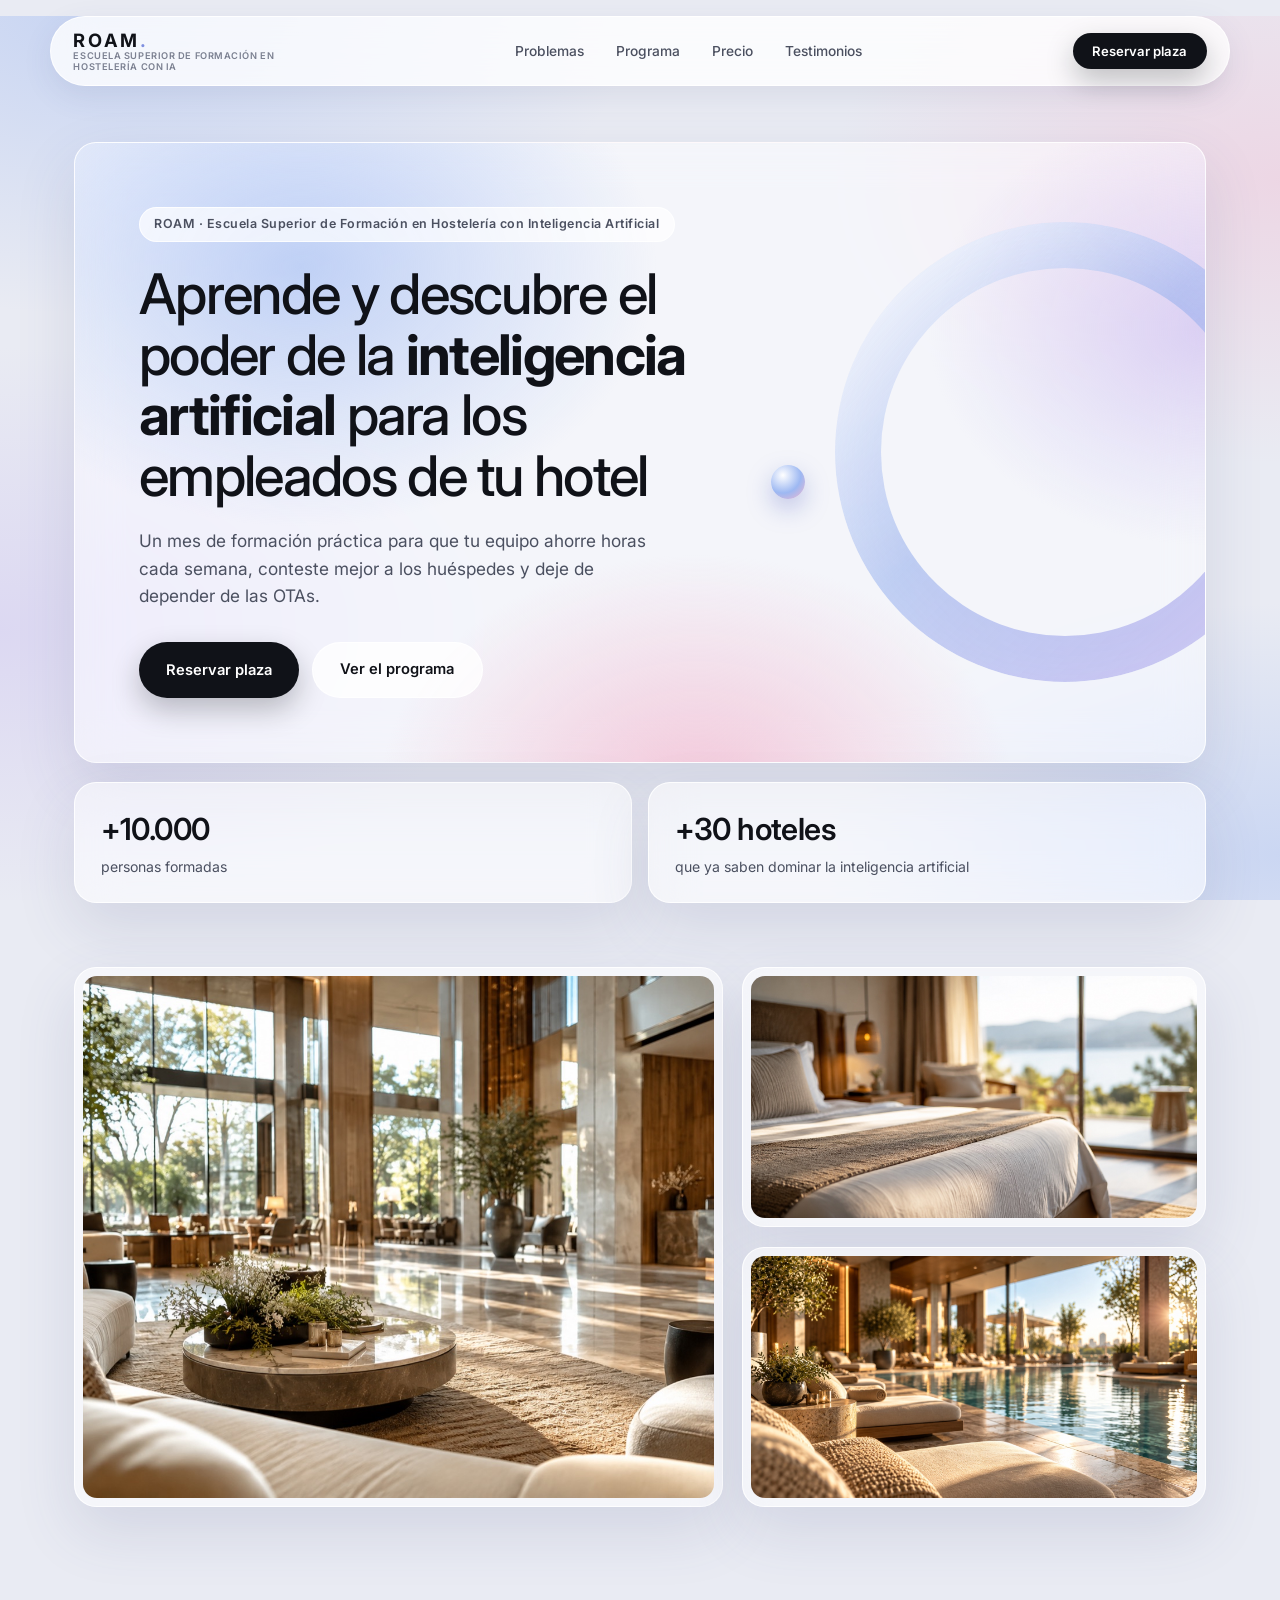
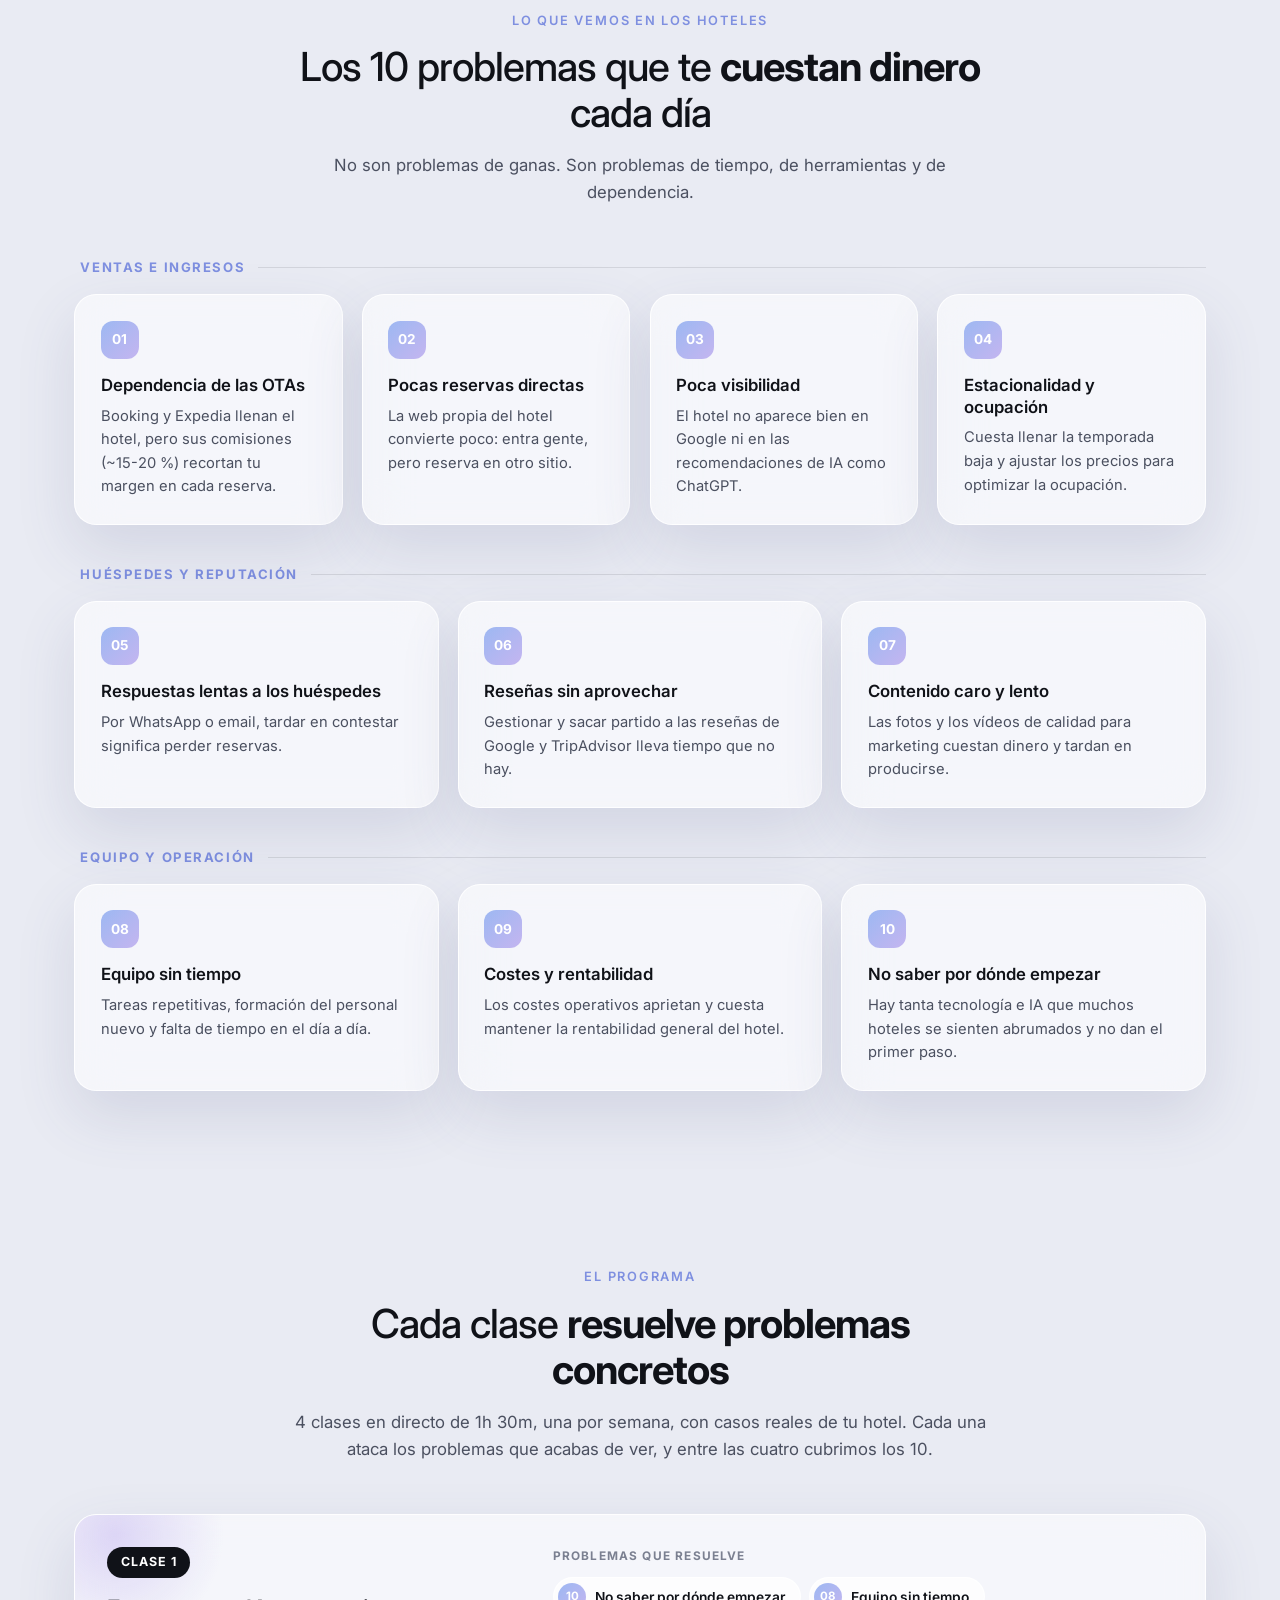
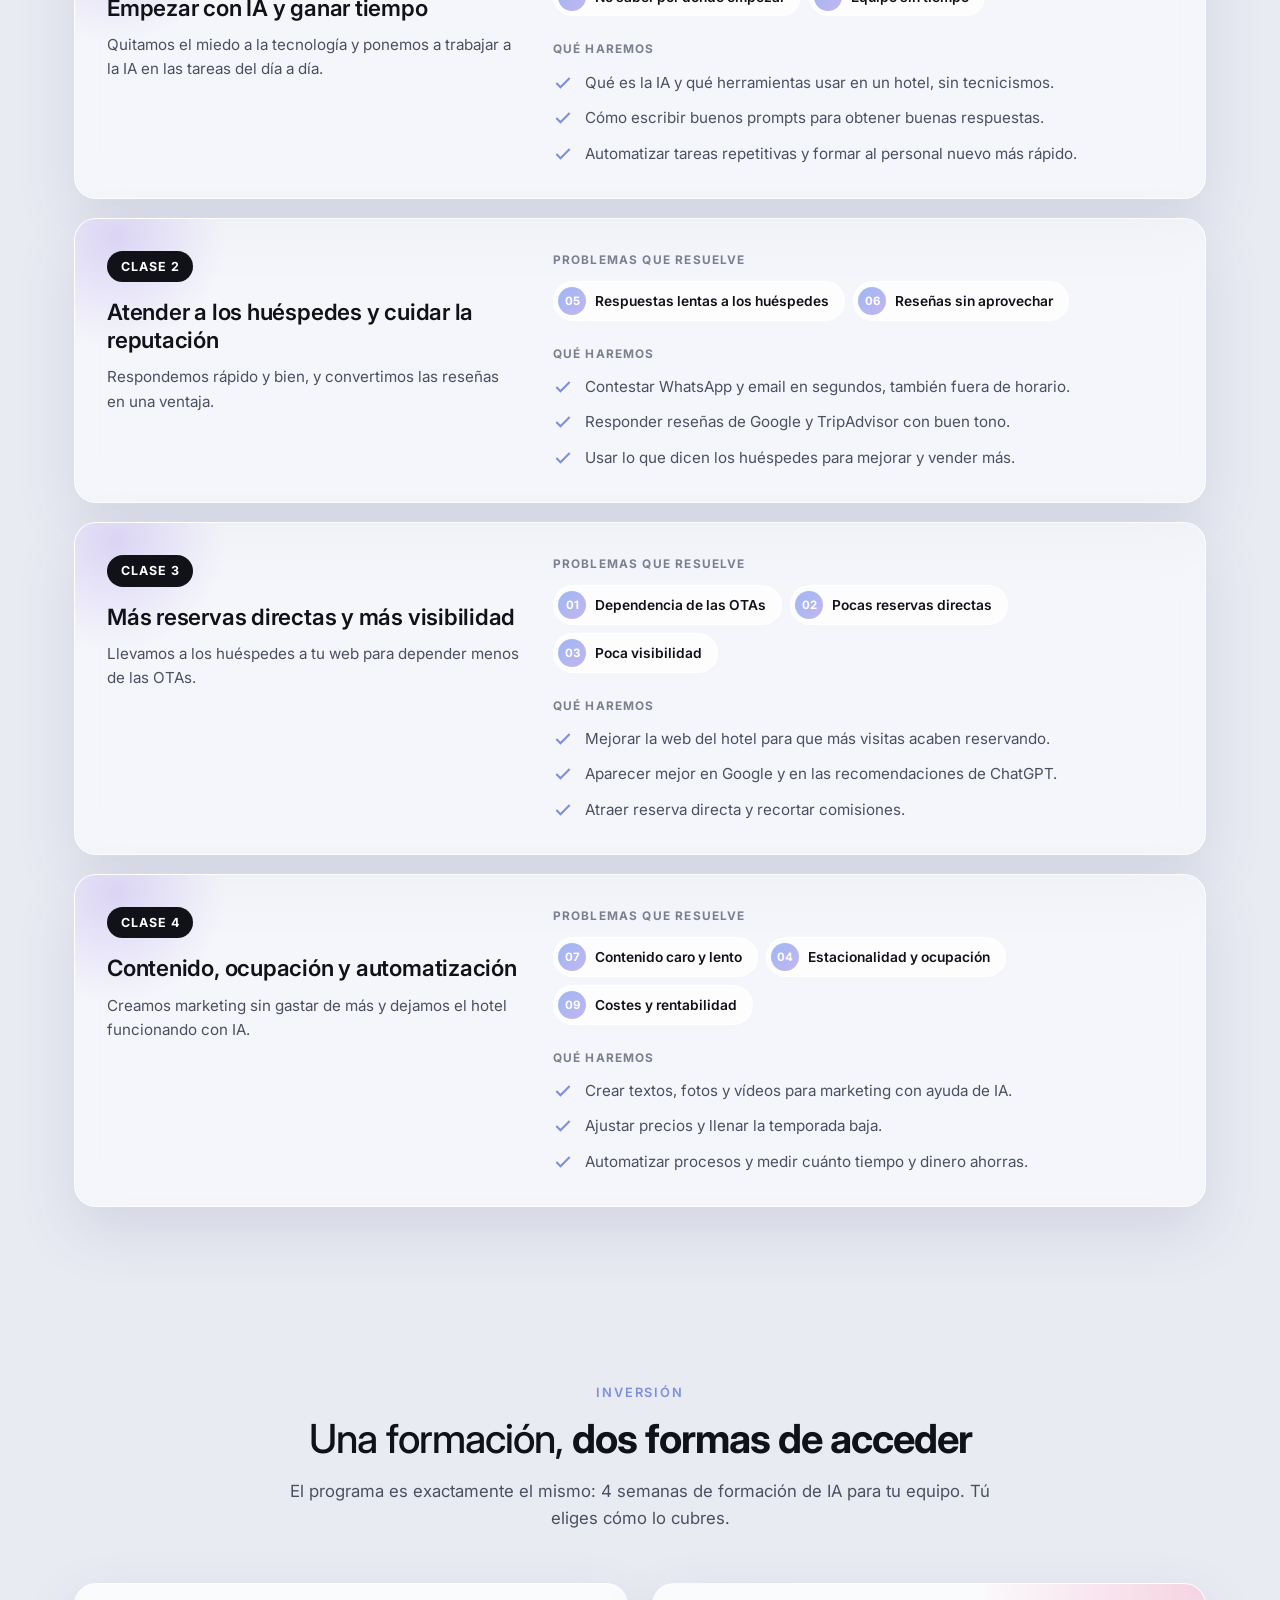
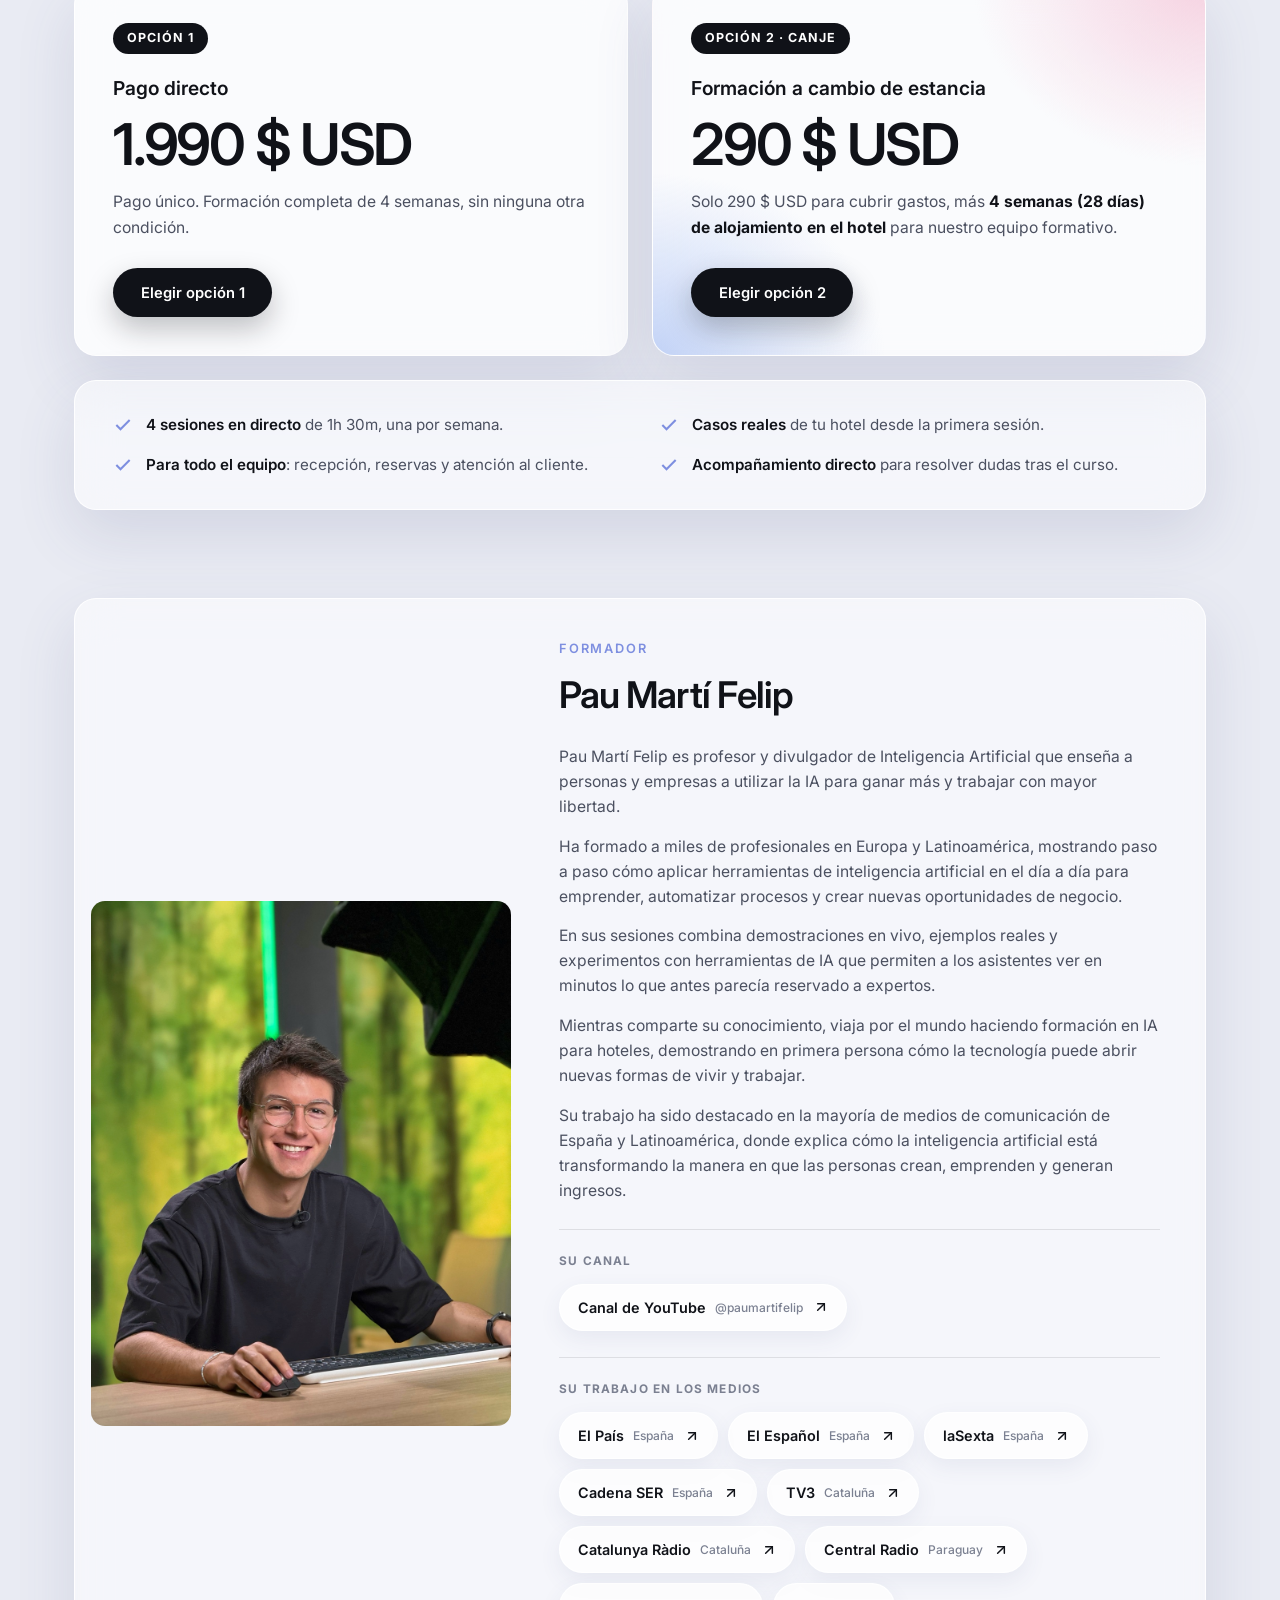
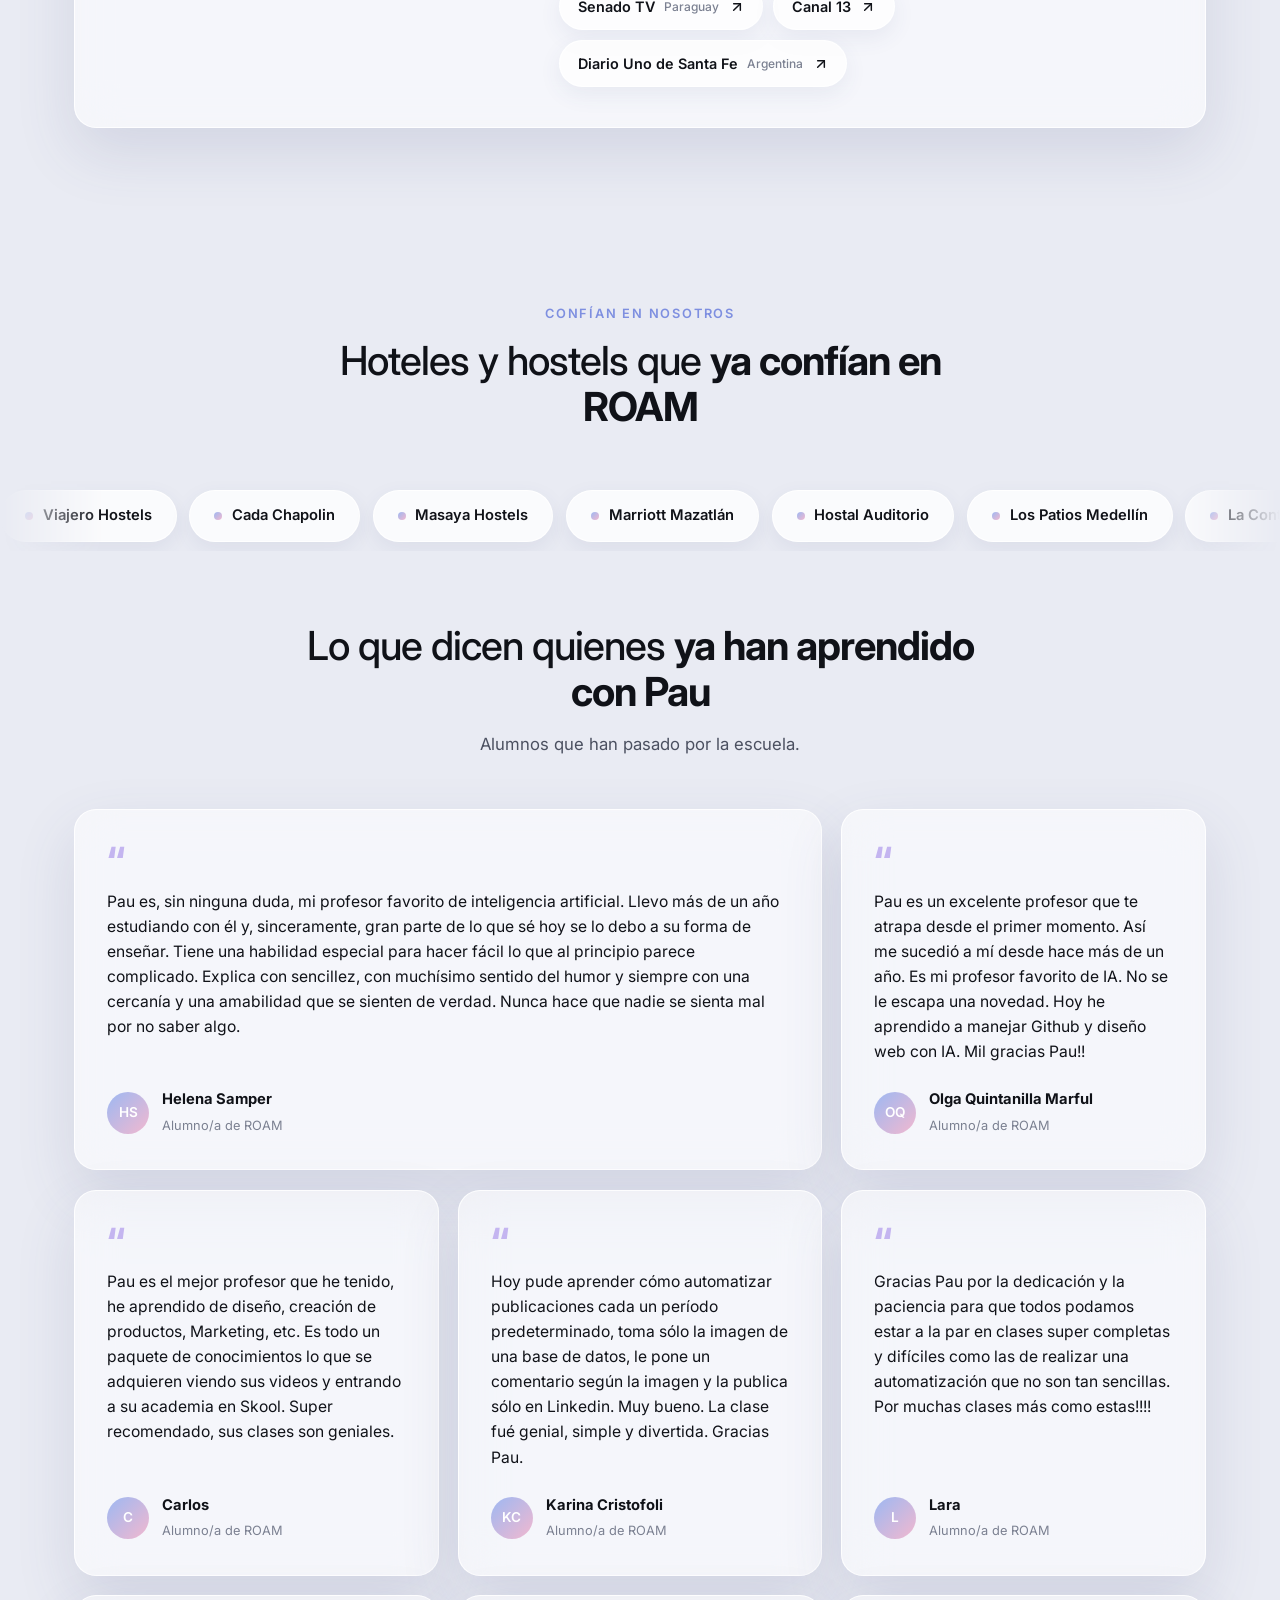
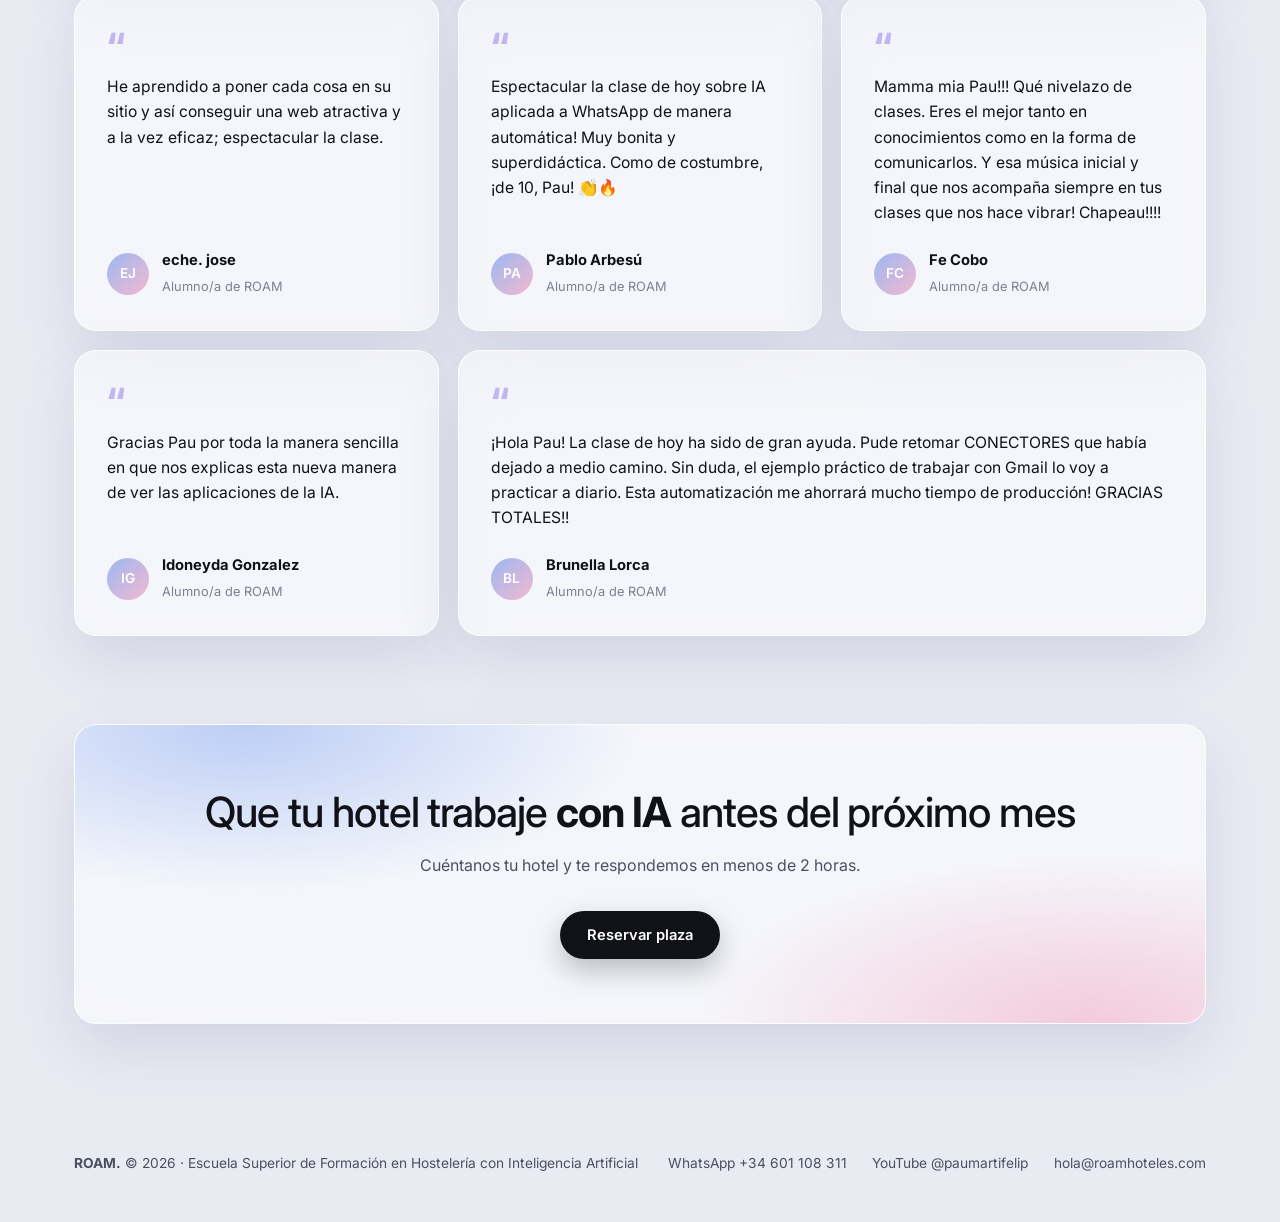
==== commit 6e30e396: "feat: nuevo favicon e imagen para compartir con una R Co-Authored-By: Claude Sonnet 5.5 <noreply@ant" ====
--- a/index.html
+++ b/index.html
@@ -10,9 +10,13 @@
   <meta property="og:site_name" content="ROAM Escuela Superior de Formación en Hostelería con IA" />
   <meta property="og:title" content="ROAM · Escuela Superior de Formación en Hostelería con Inteligencia Artificial" />
   <meta property="og:description" content="4 semanas para que tu equipo de hotel trabaje con IA: reseñas, reservas, peticiones y automatización." />
-  <meta property="og:image" content="assets/og-image.jpg" />
-
-  <link rel="icon" type="image/jpeg" href="assets/hero-luxury.jpg" />
+  <meta property="og:image" content="assets/og-image.jpg?v=2" />
+  <meta property="og:image:width" content="1200" />
+  <meta property="og:image:height" content="630" />
+
+  <link rel="icon" type="image/png" href="assets/favicon.png" />
+  <link rel="icon" href="assets/favicon.ico" sizes="any" />
+  <link rel="apple-touch-icon" href="assets/apple-touch-icon.png" />
   <link rel="stylesheet" href="style.css" />
 </head>
 <body>
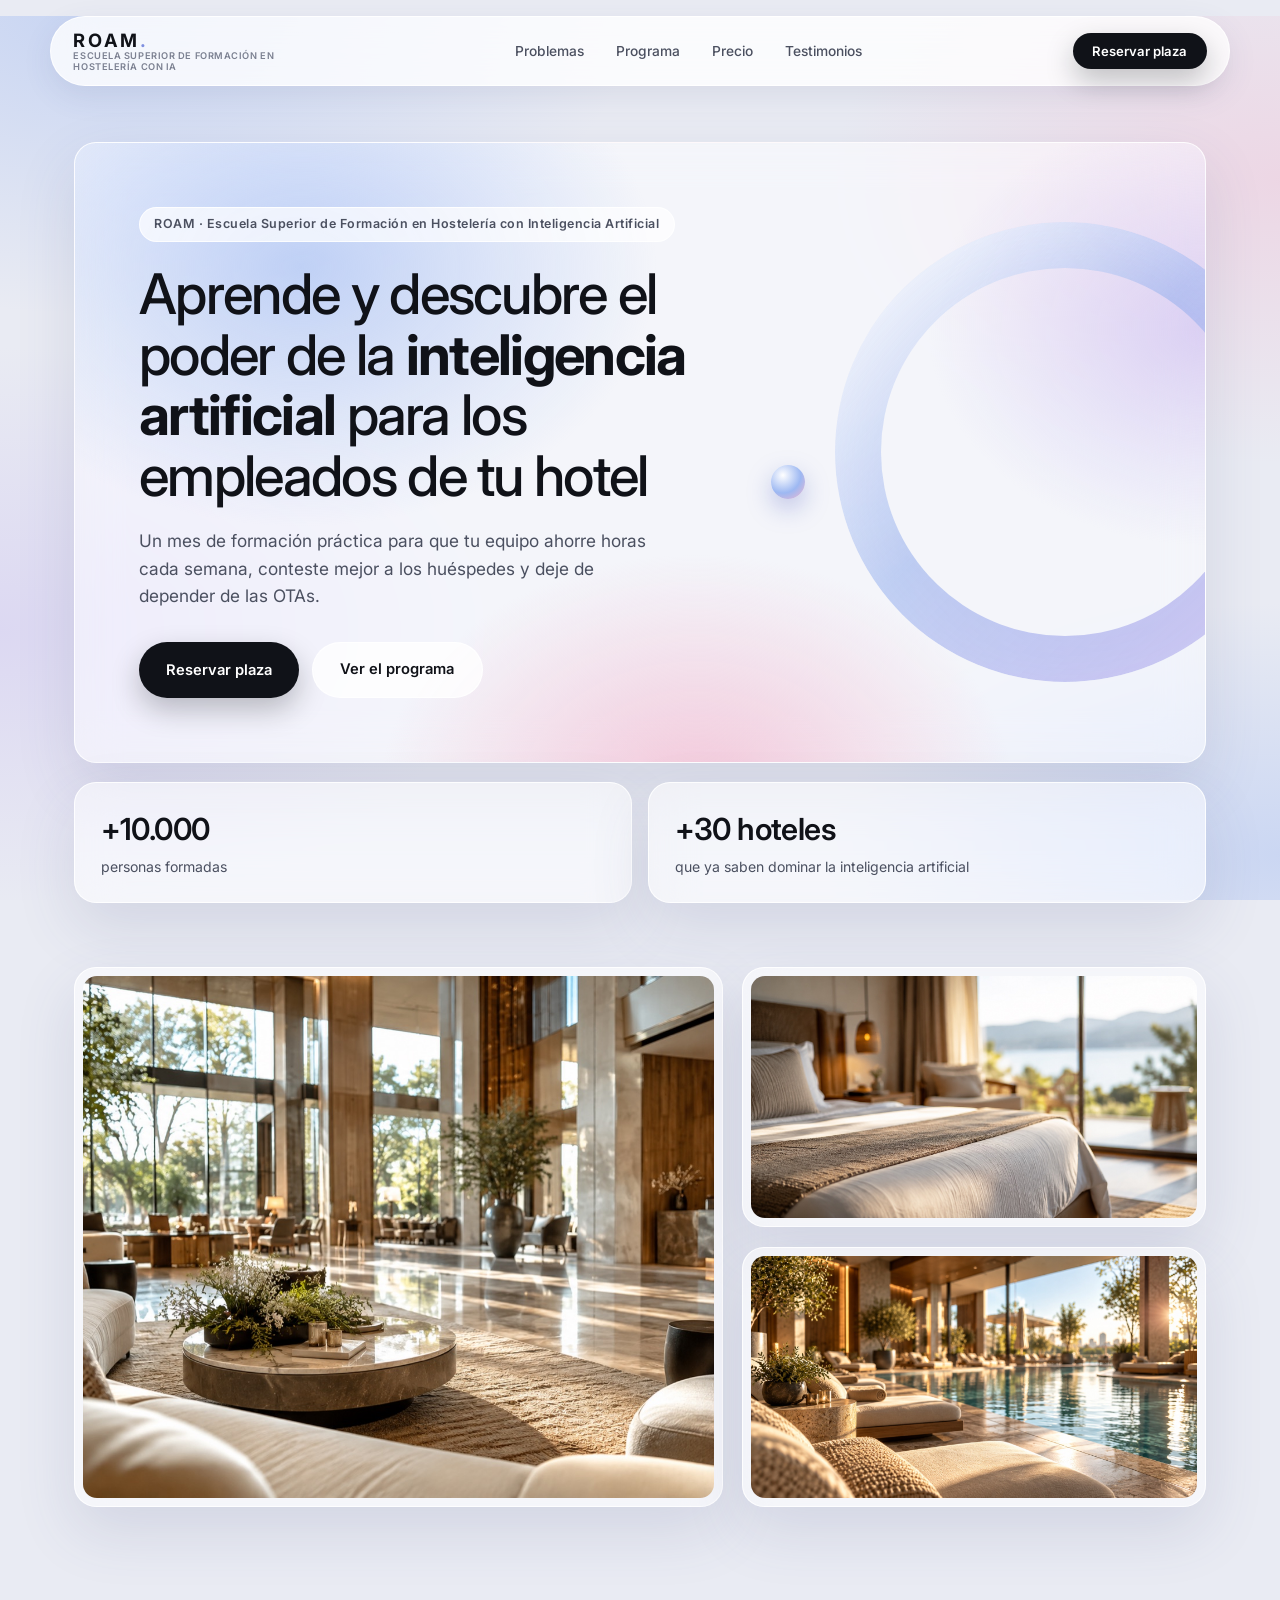
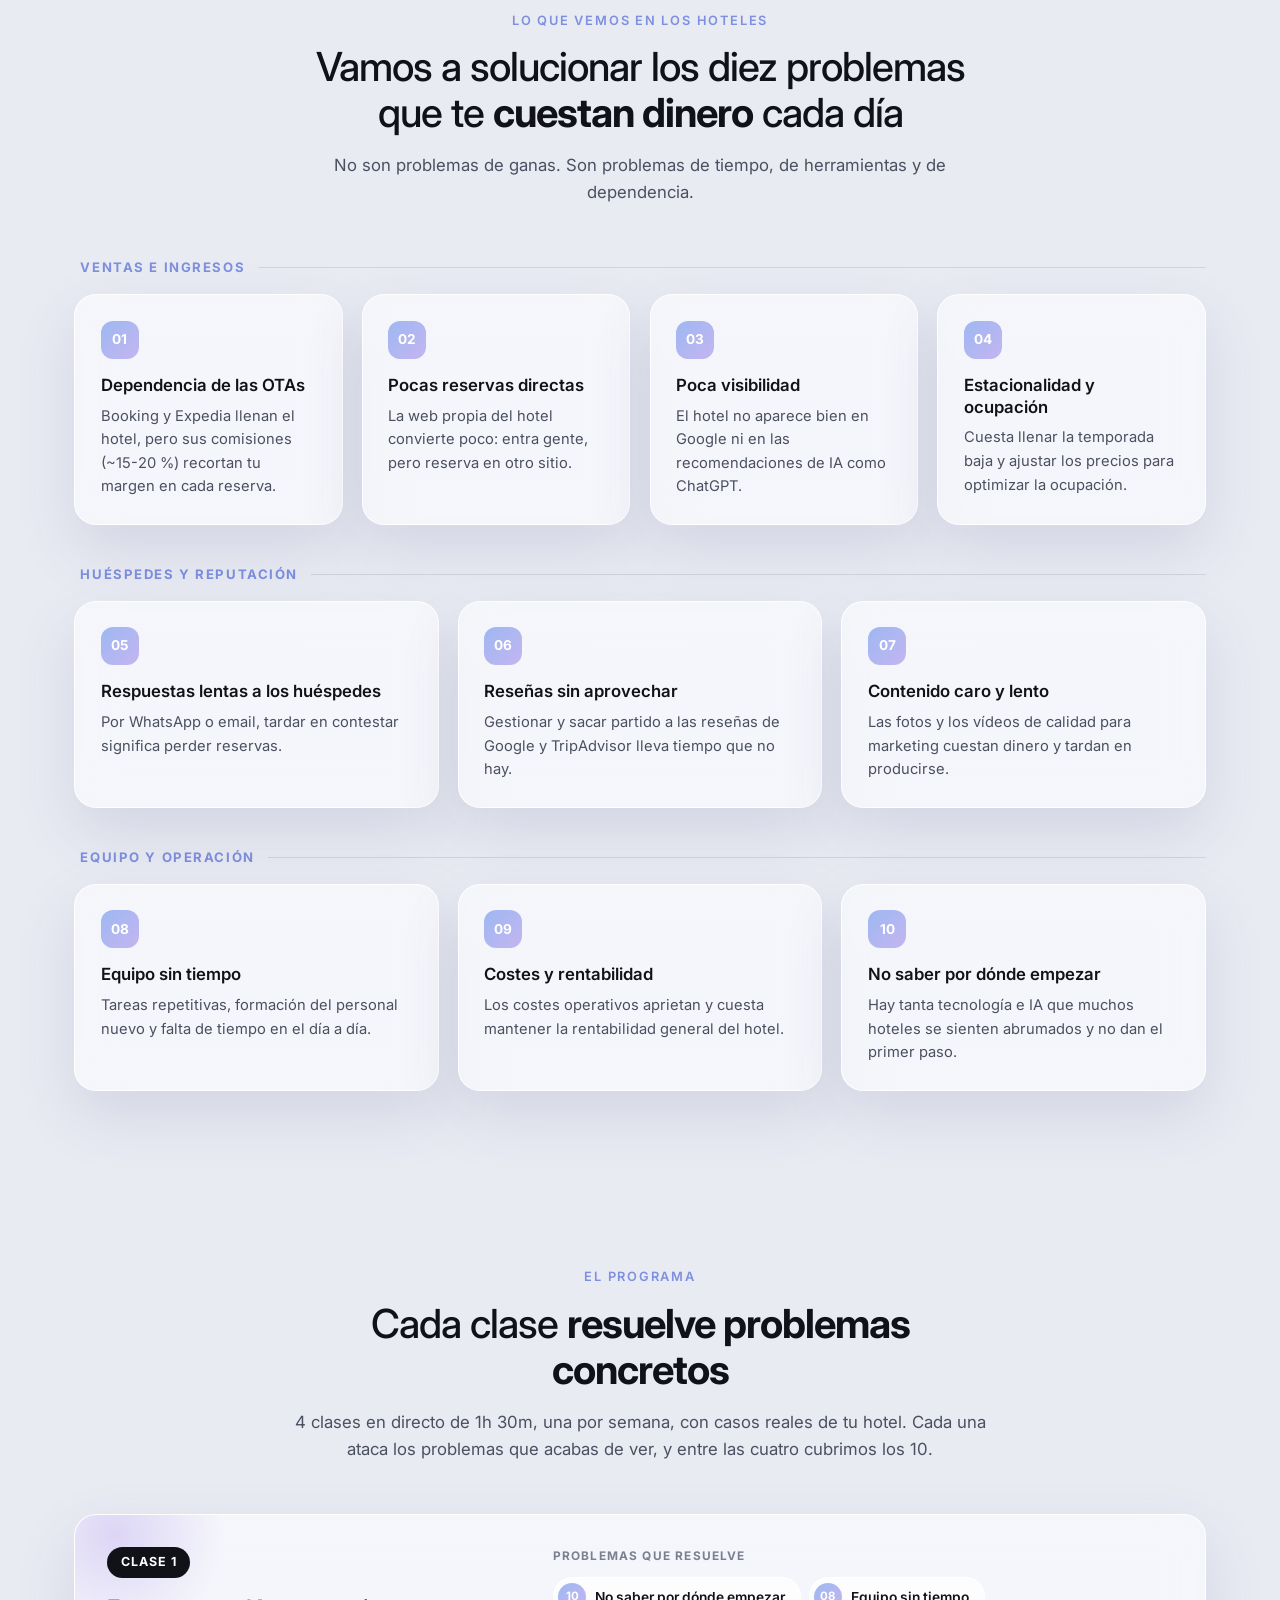
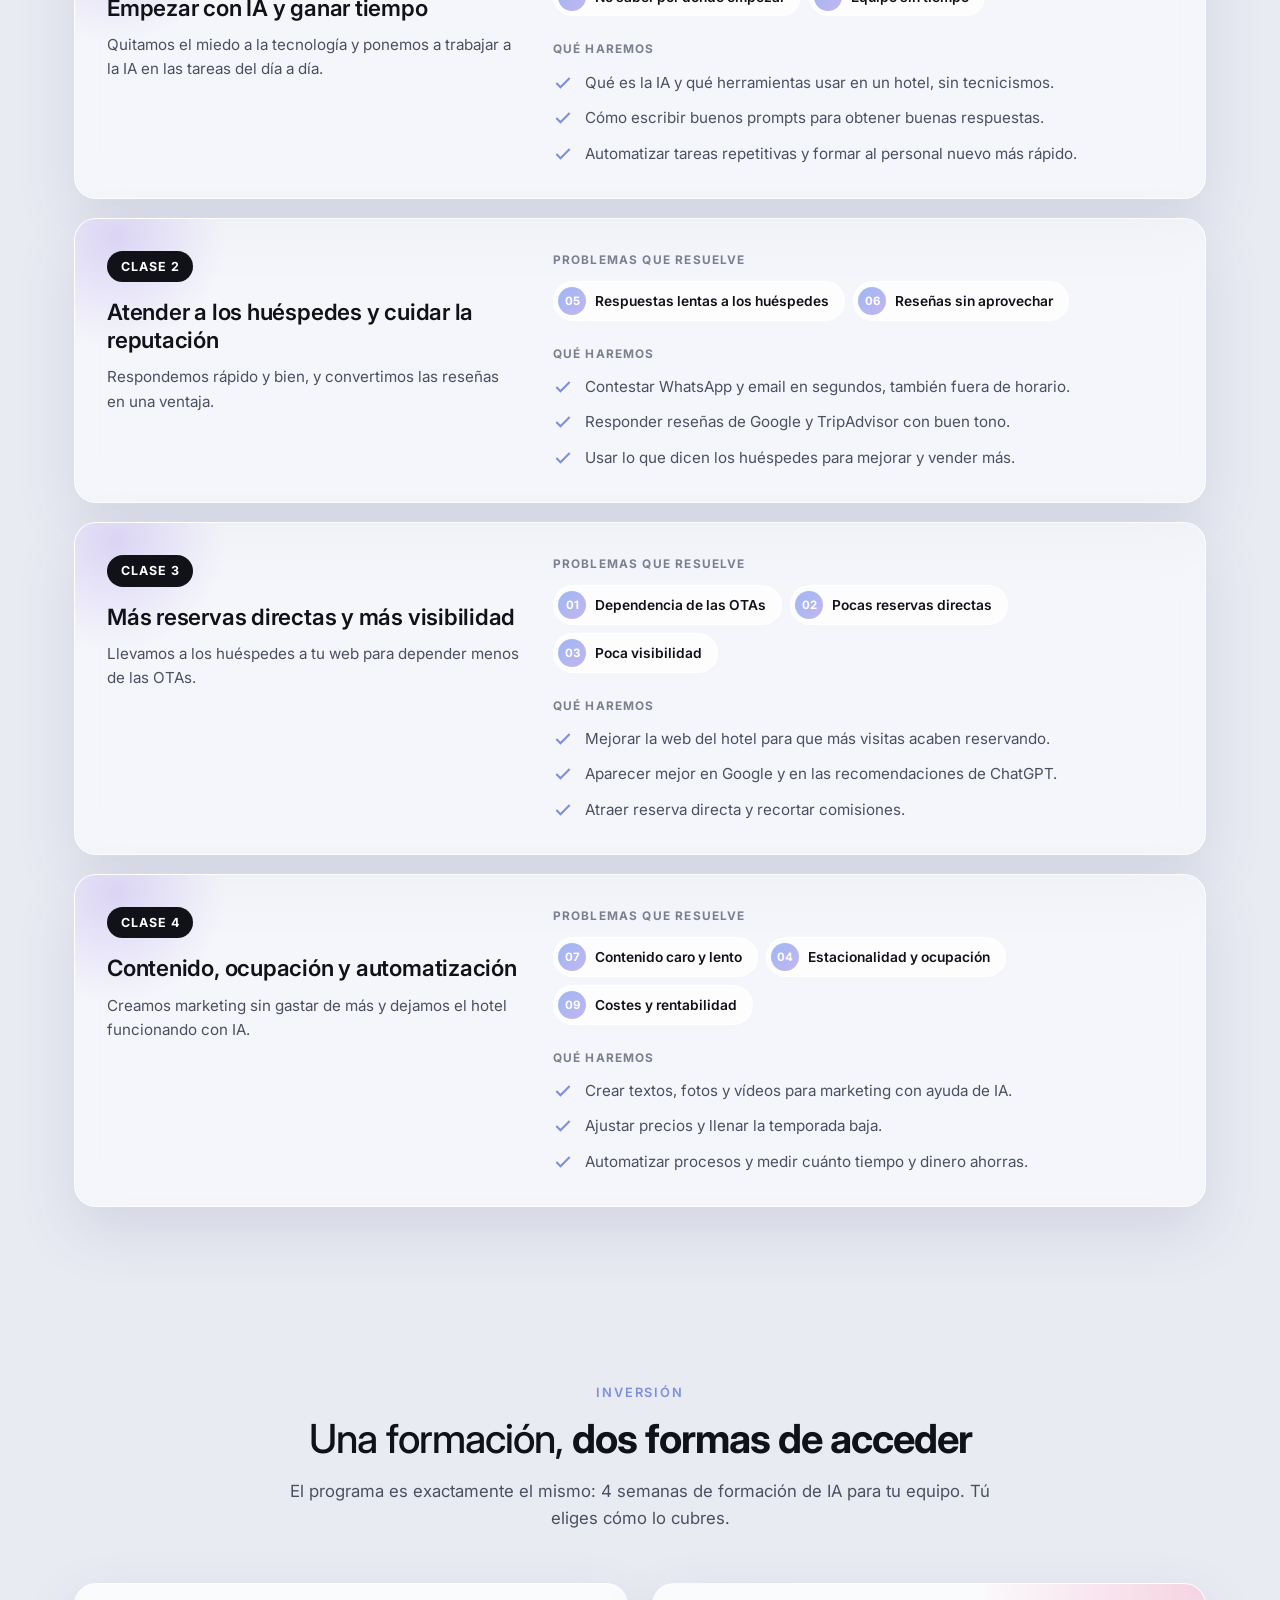
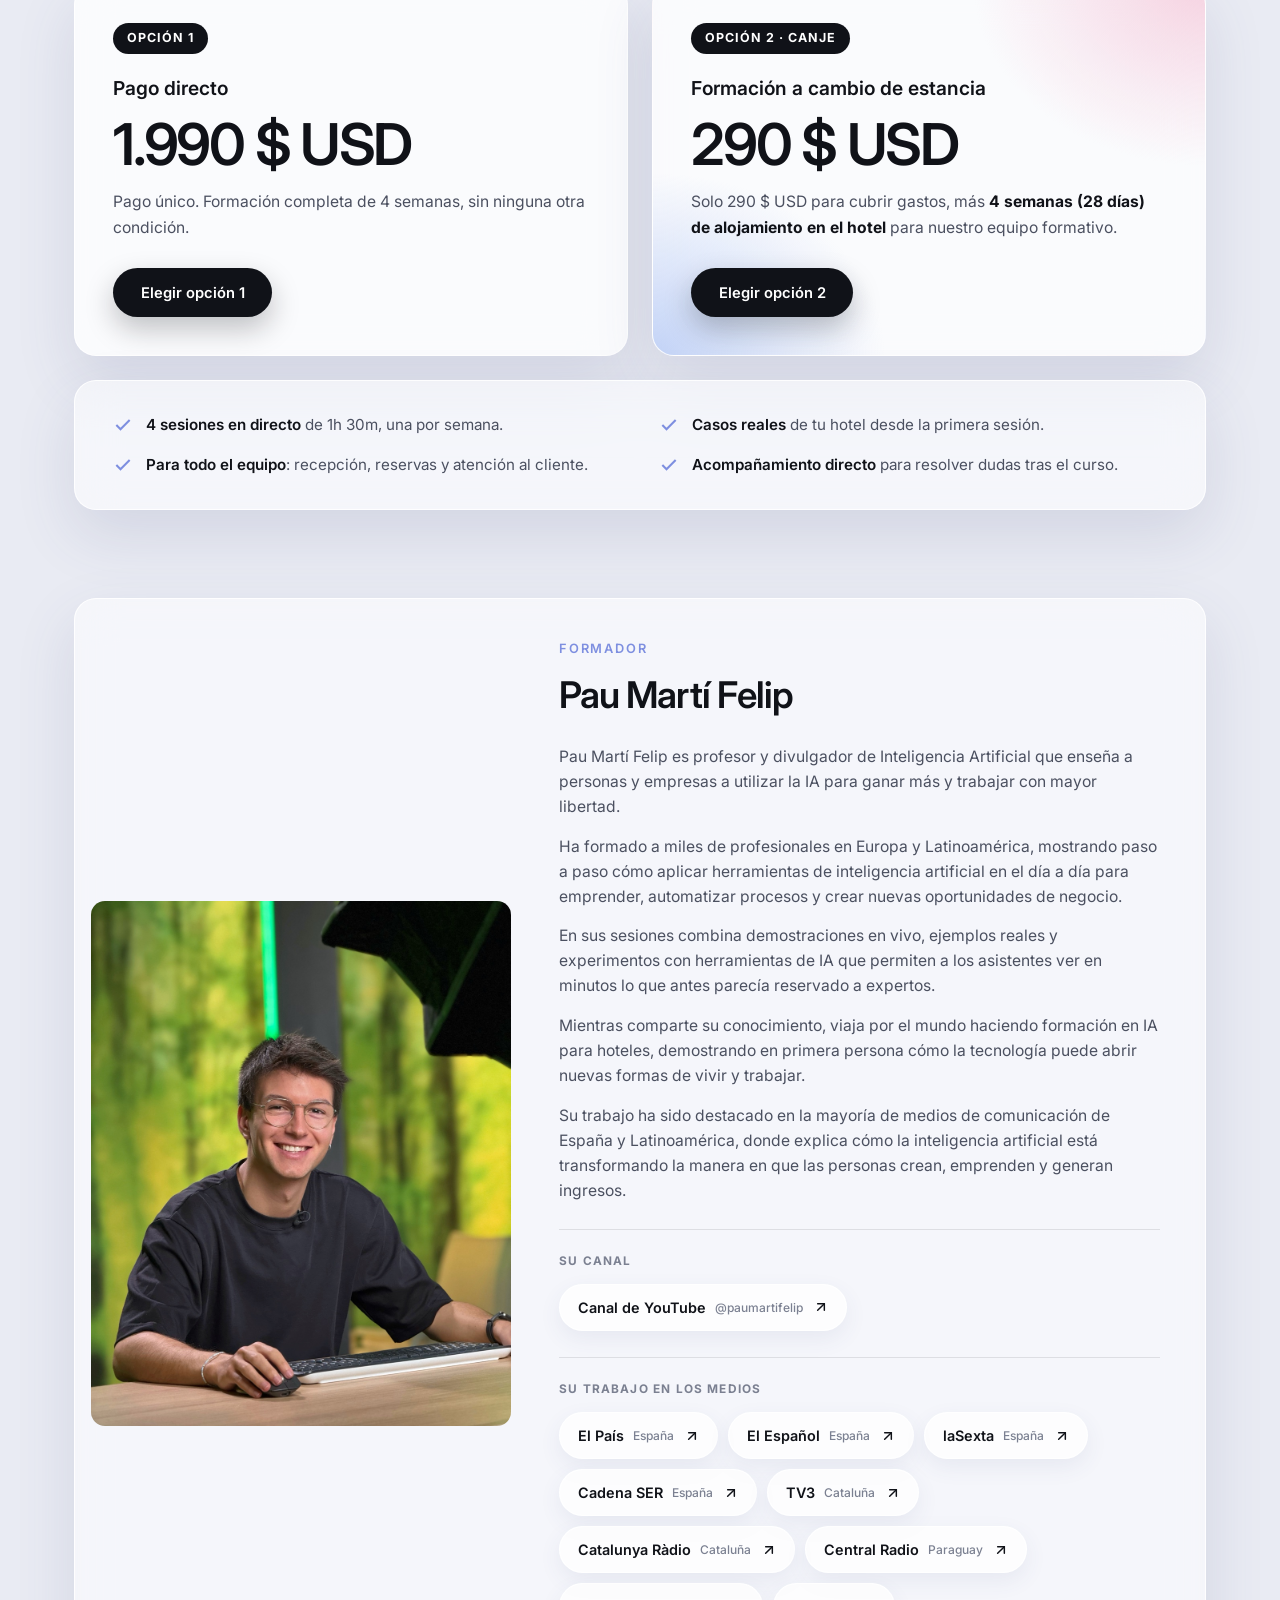
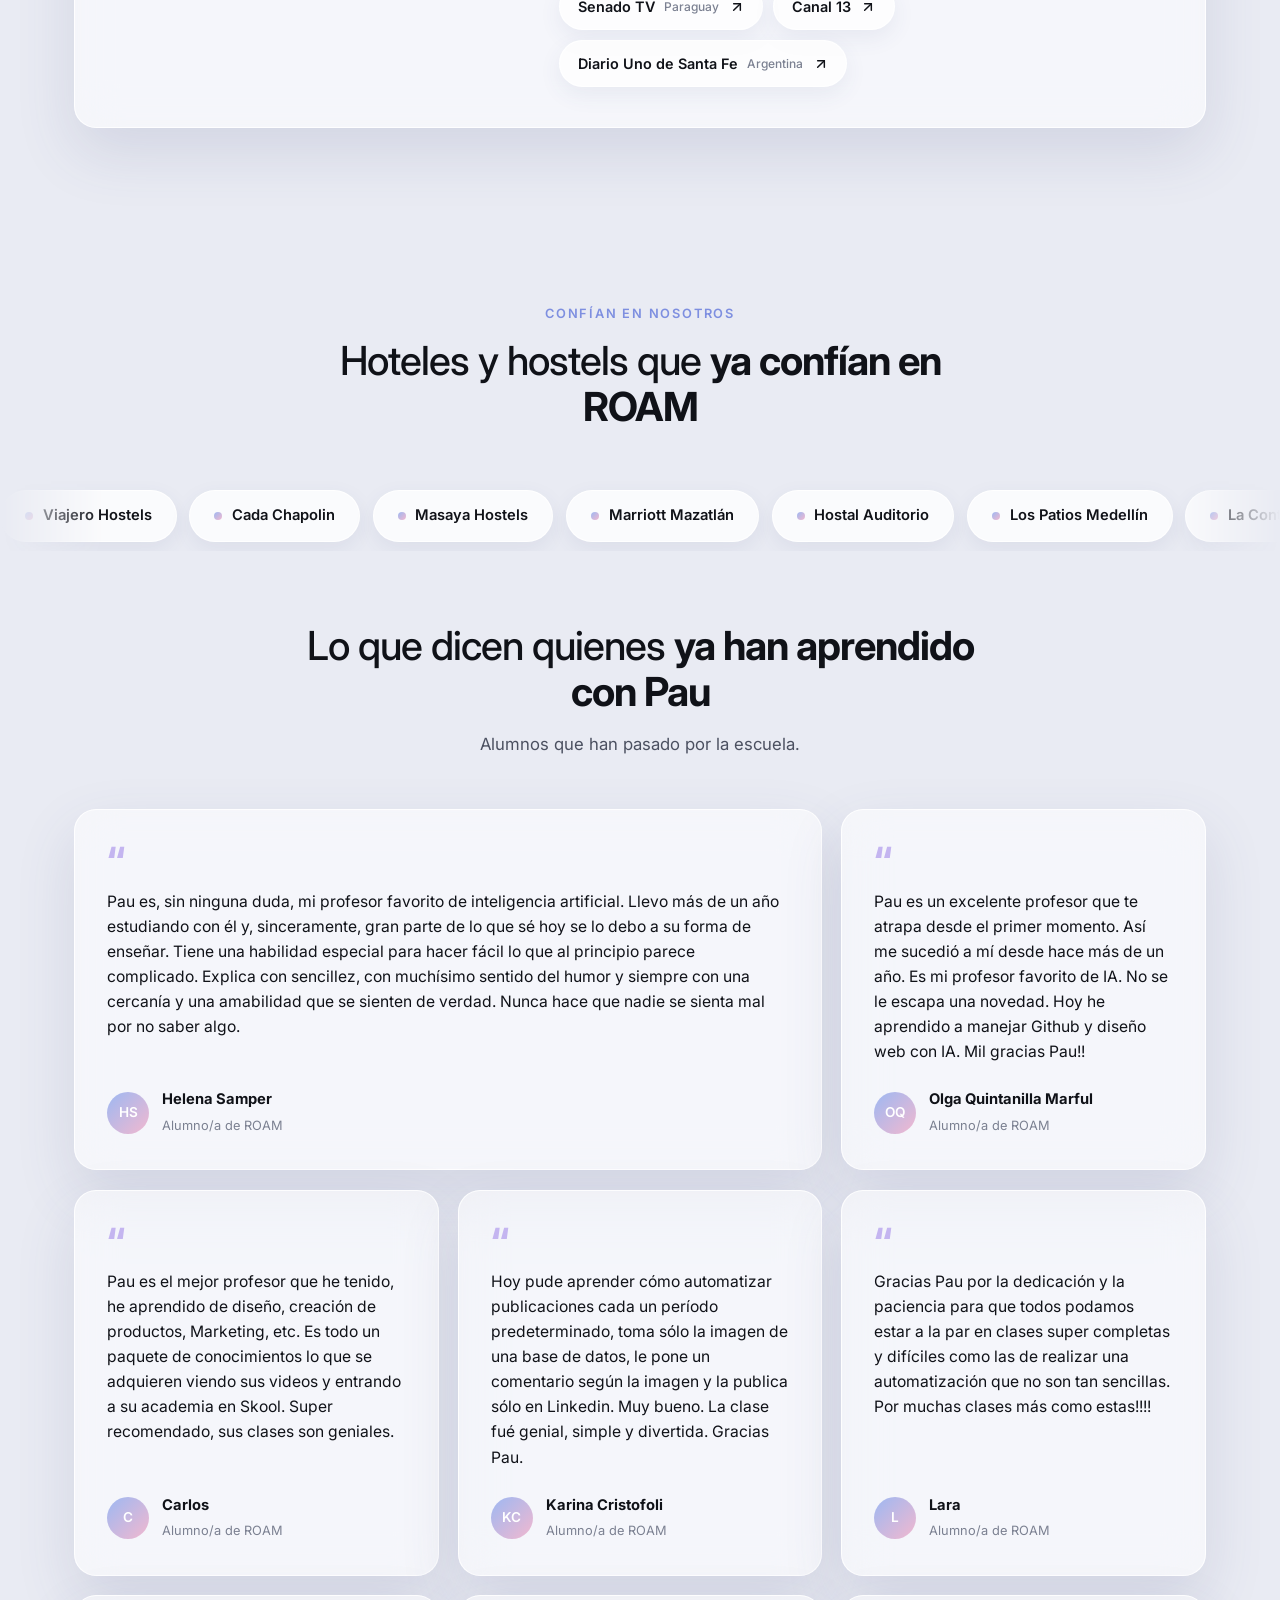
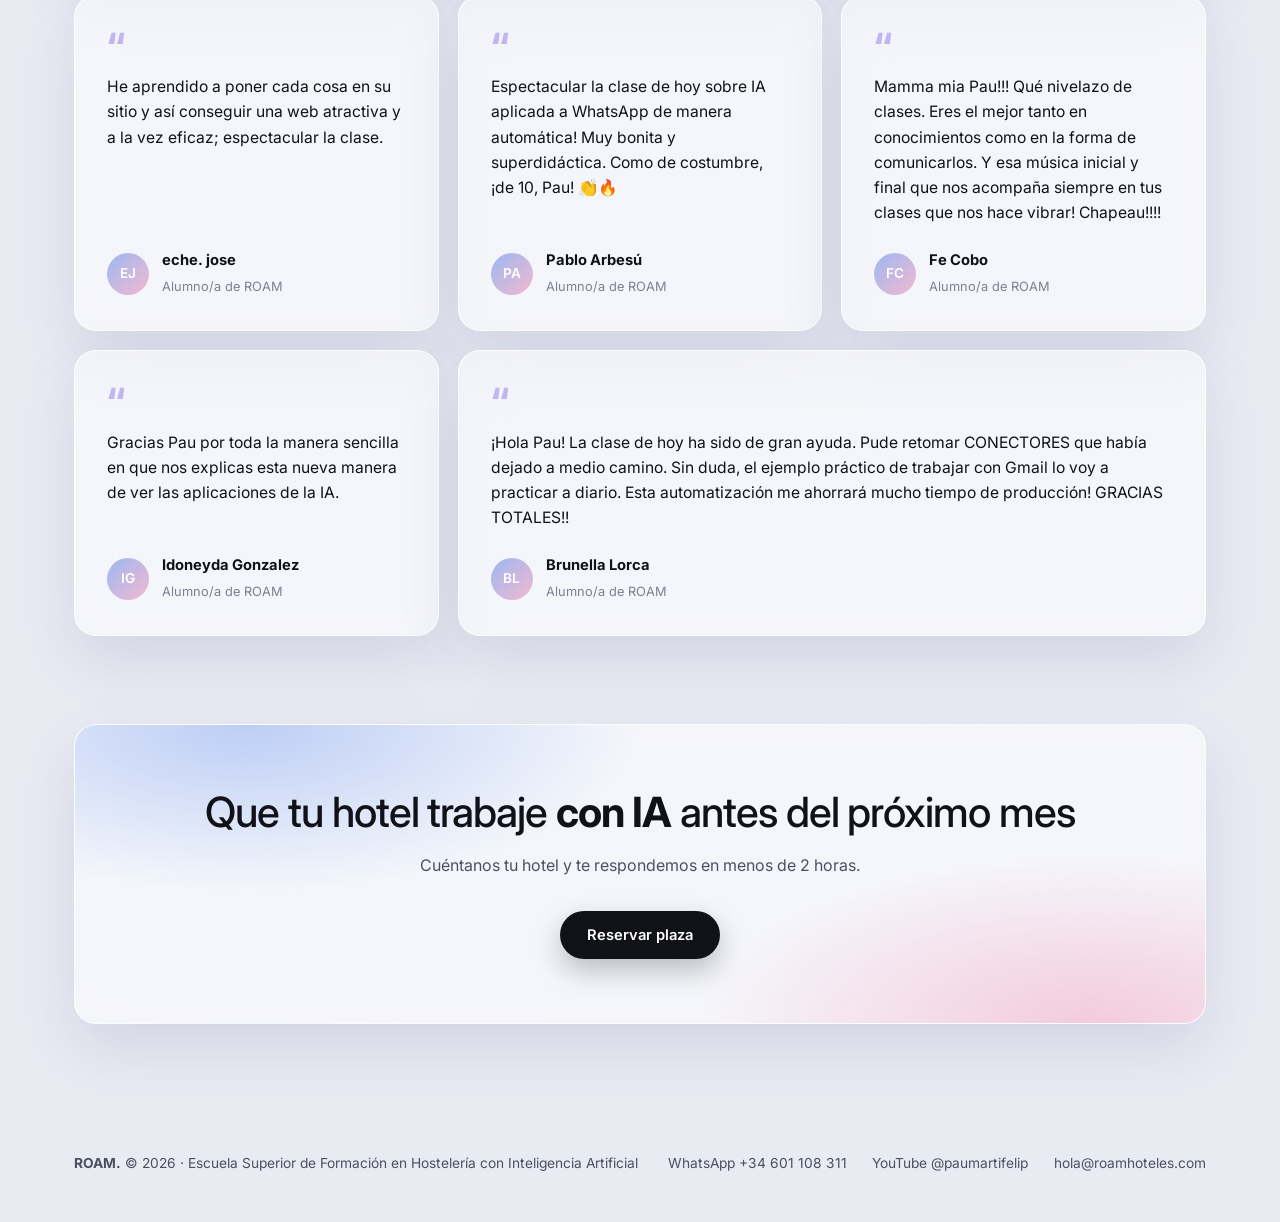
==== commit 0353f3a6: "fix: cambiar el título de la sección de problemas Co-Authored-By: Claude Sonnet 5.5 <noreply@anthrop" ====
--- a/index.html
+++ b/index.html
@@ -81,7 +81,7 @@
       <div class="container">
         <div class="section-head">
           <span class="kicker">Lo que vemos en los hoteles</span>
-          <h2>Los 10 problemas que te <b>cuestan dinero</b> cada día</h2>
+          <h2>Vamos a solucionar los diez problemas que te <b>cuestan dinero</b> cada día</h2>
           <p>No son problemas de ganas. Son problemas de tiempo, de herramientas y de dependencia.</p>
         </div>
 
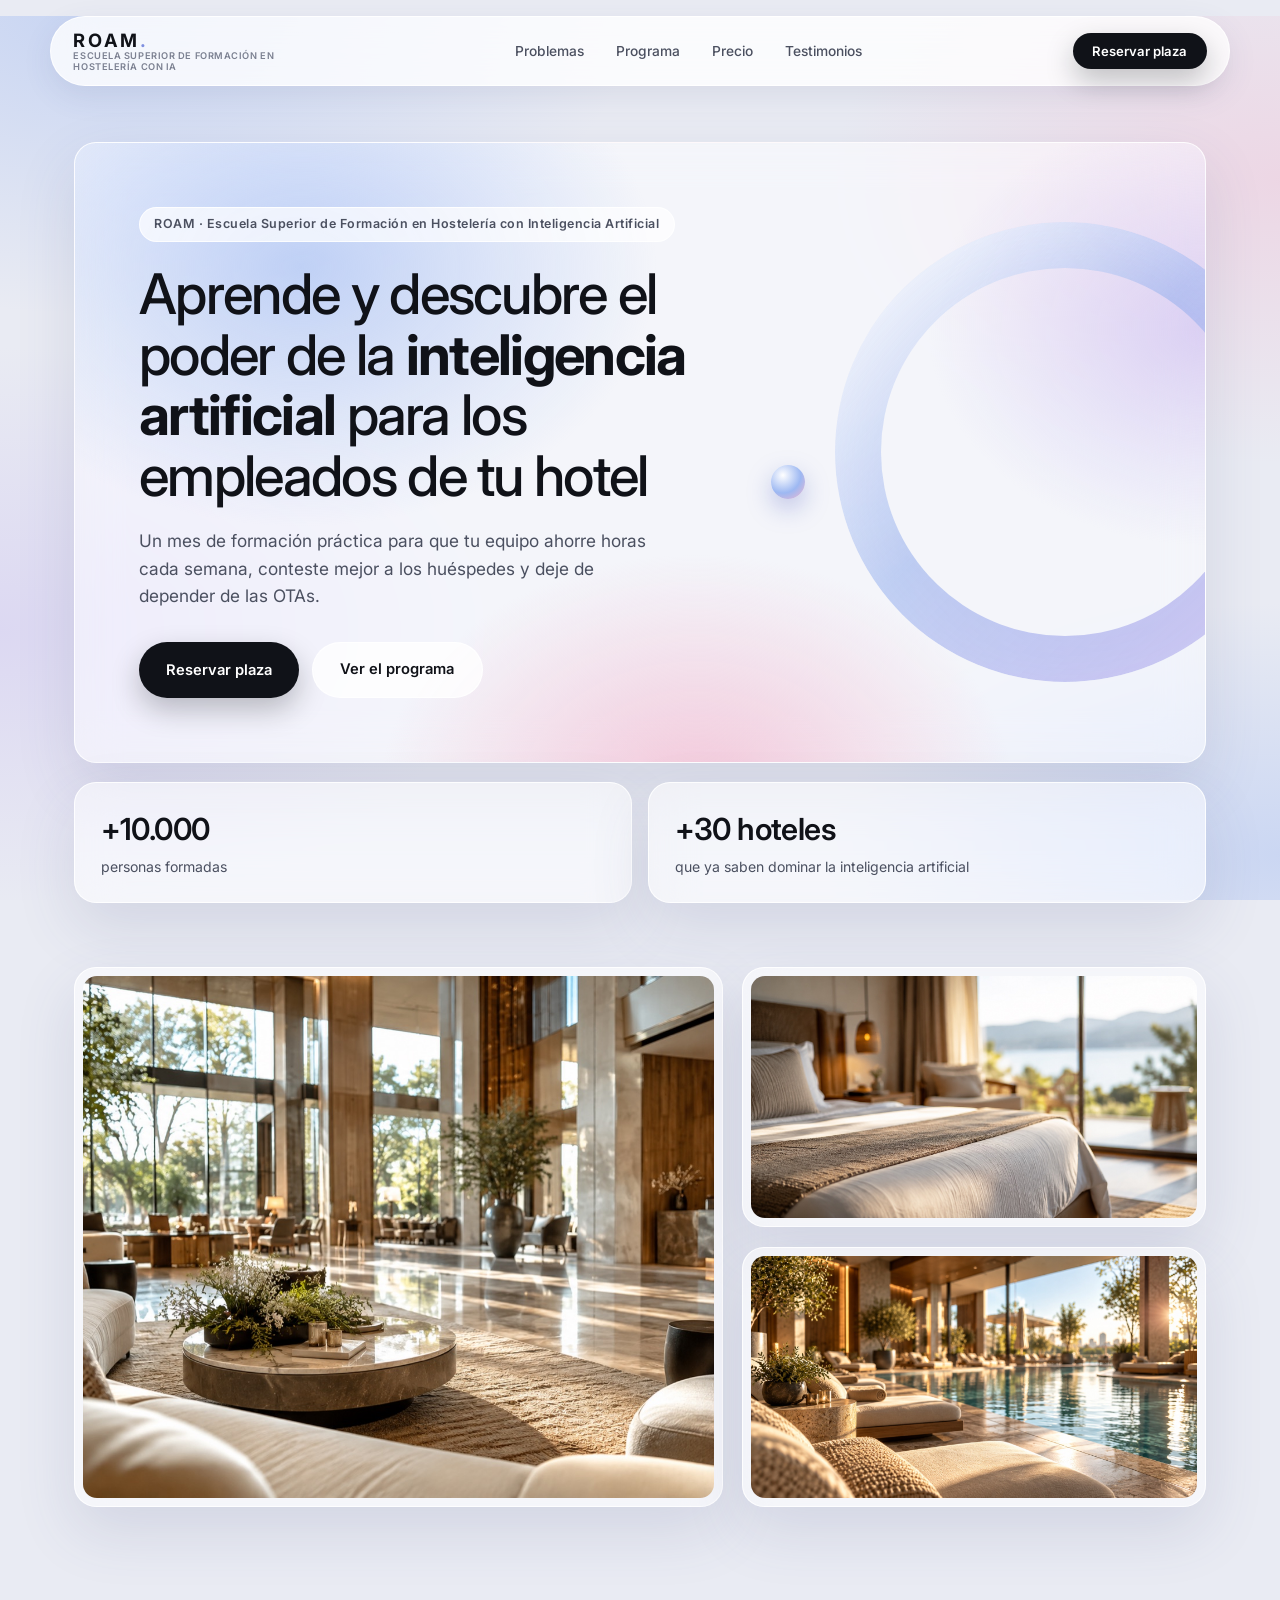
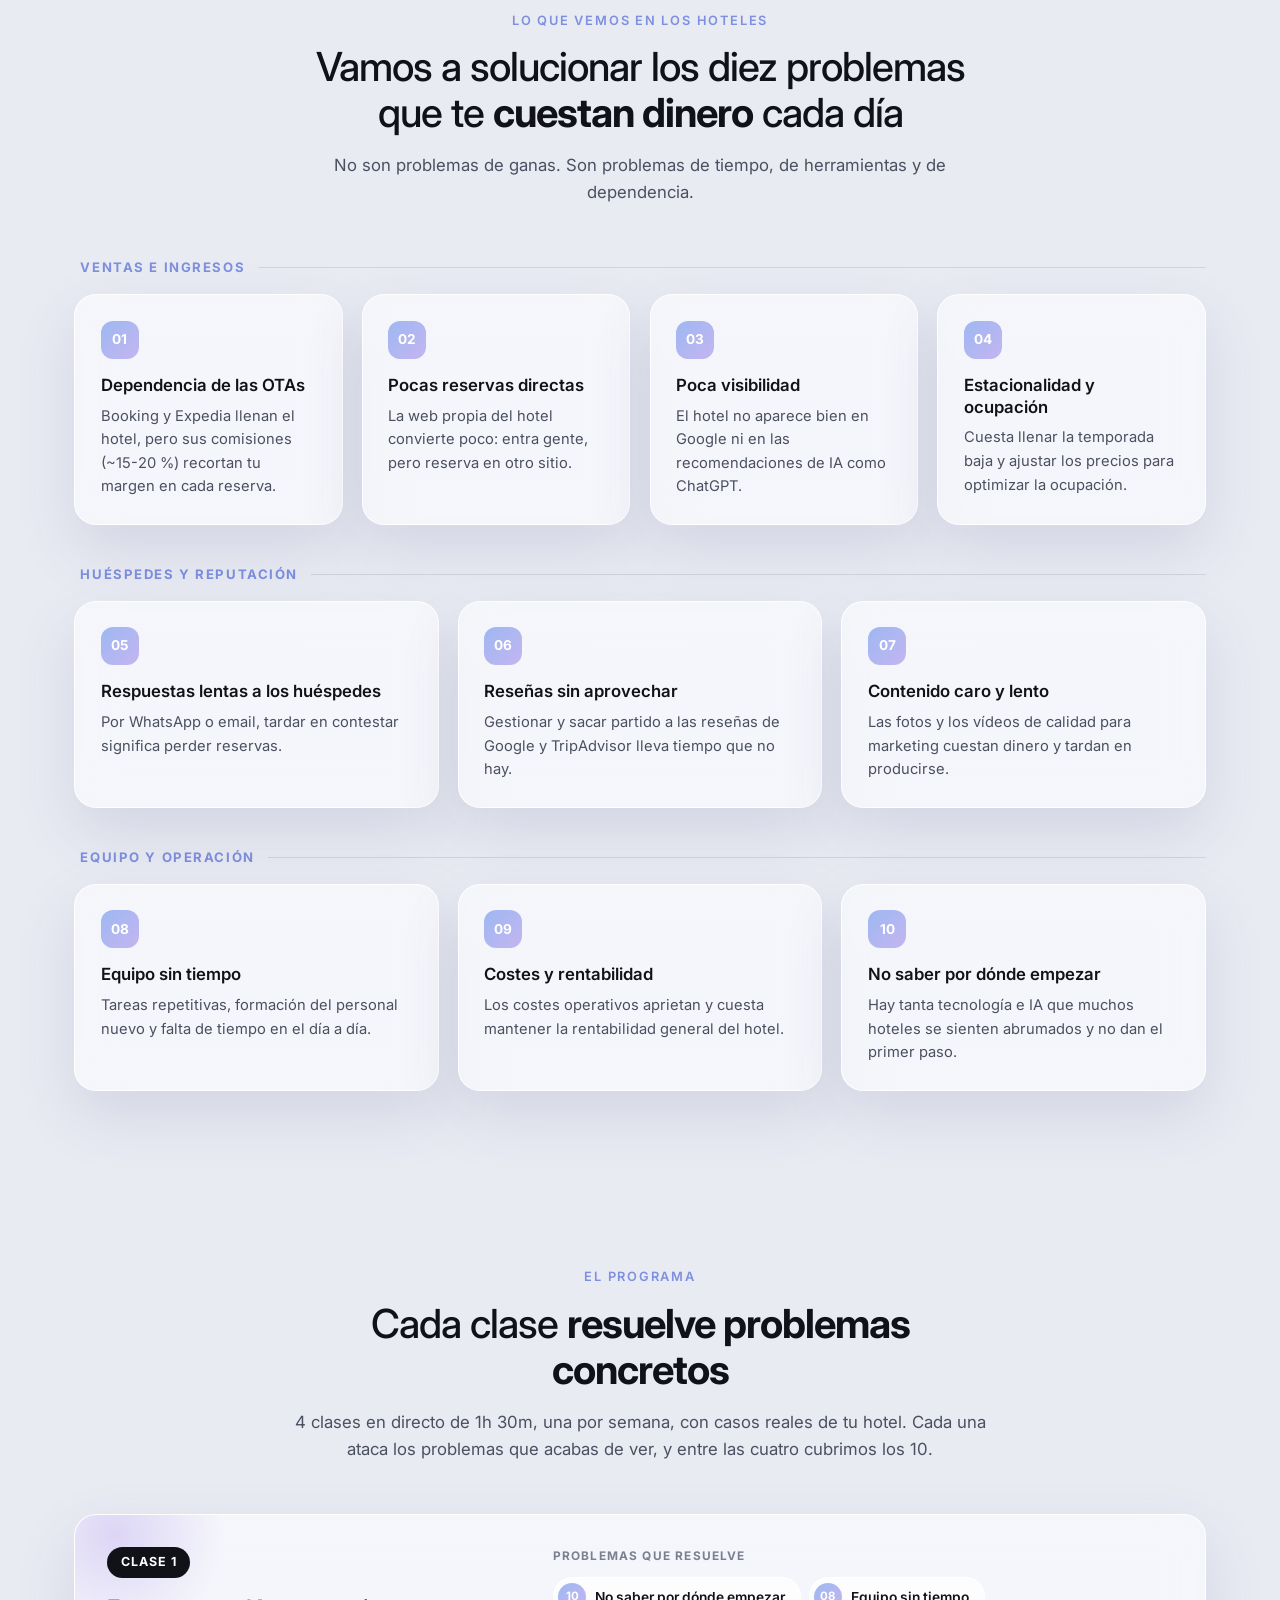
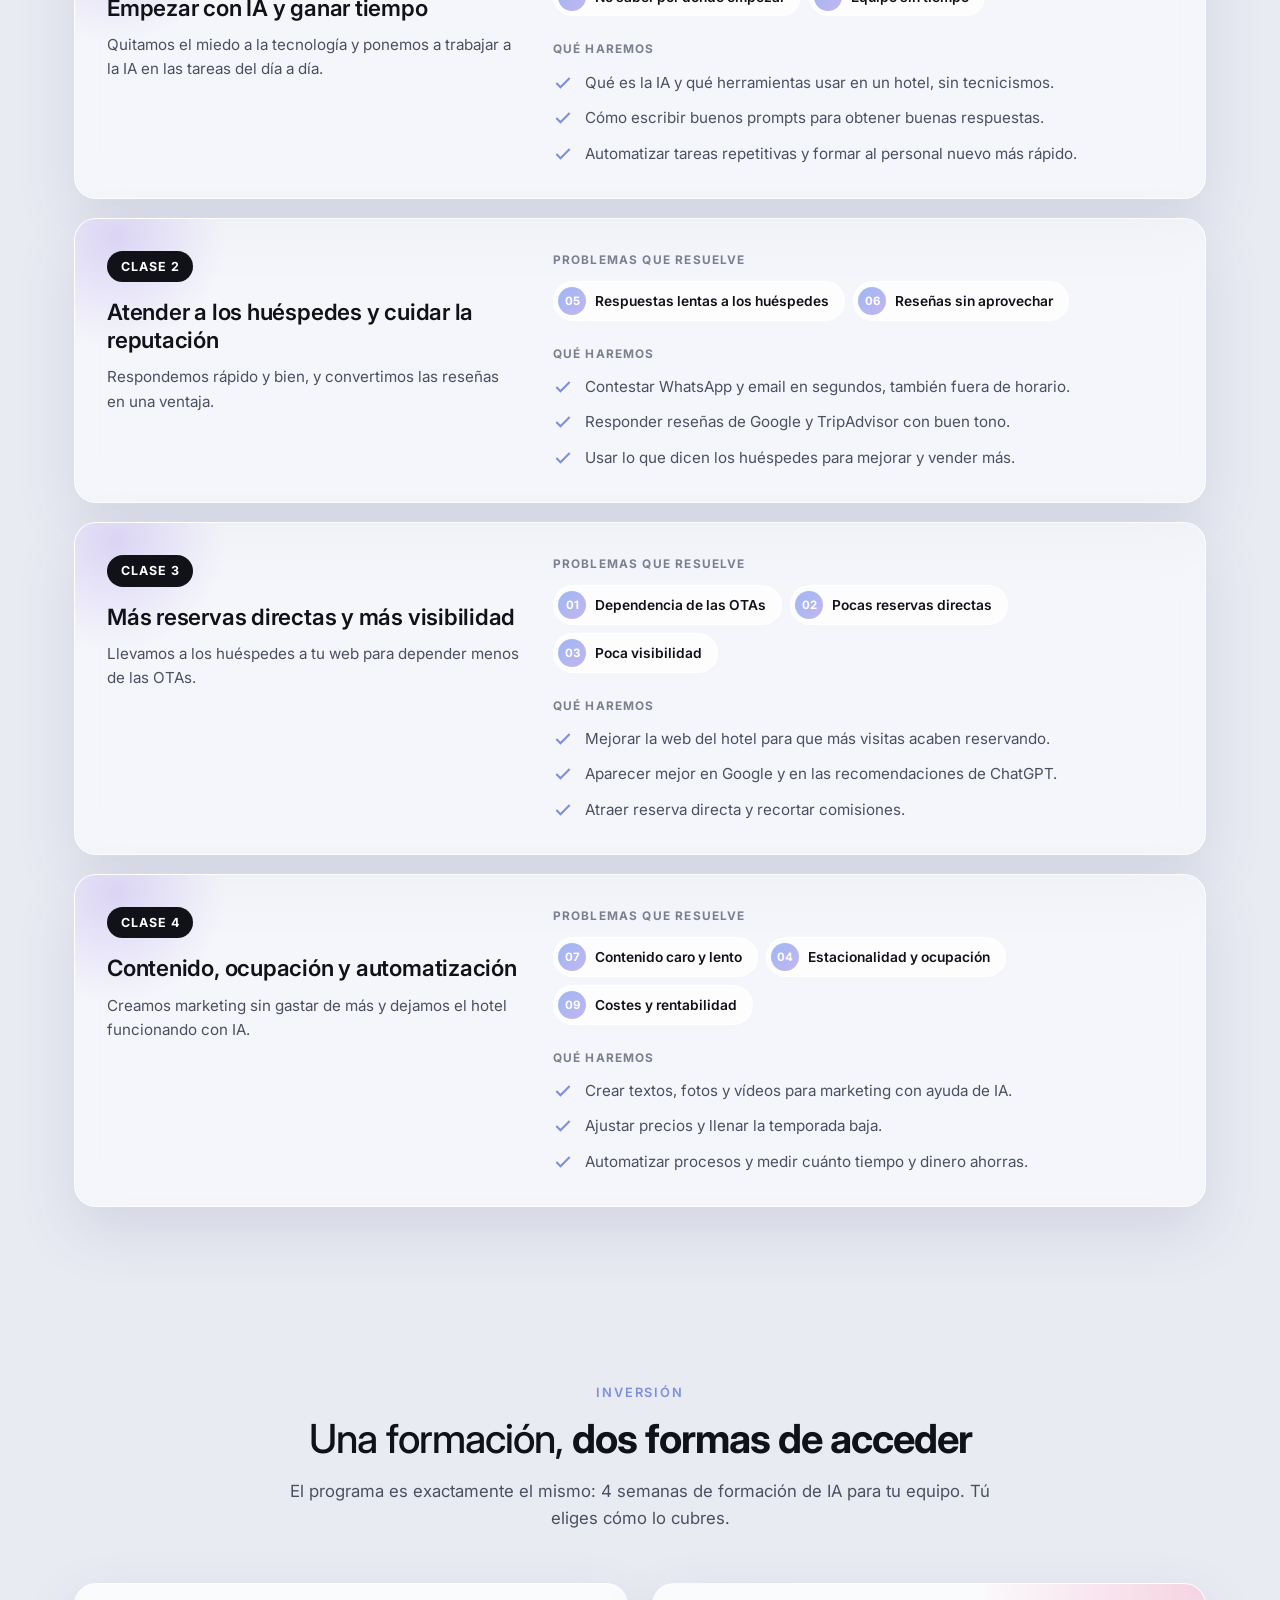
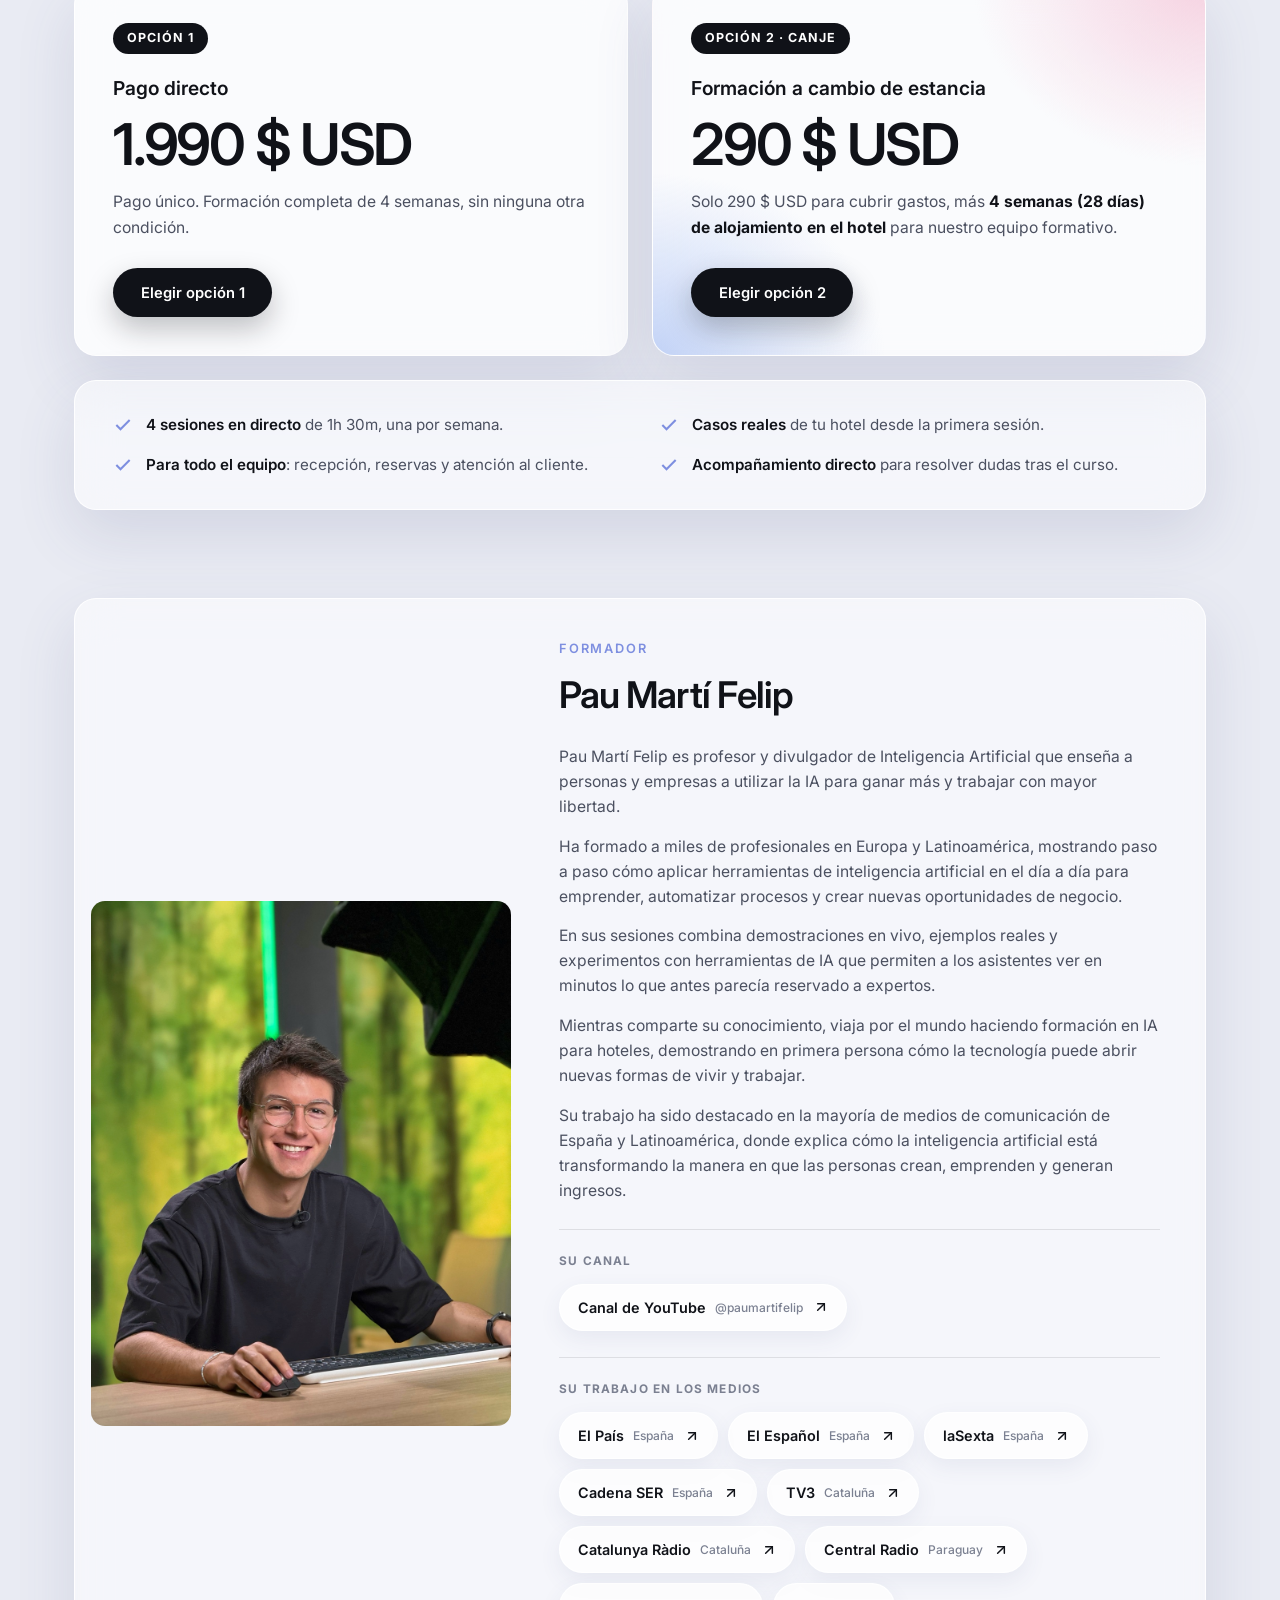
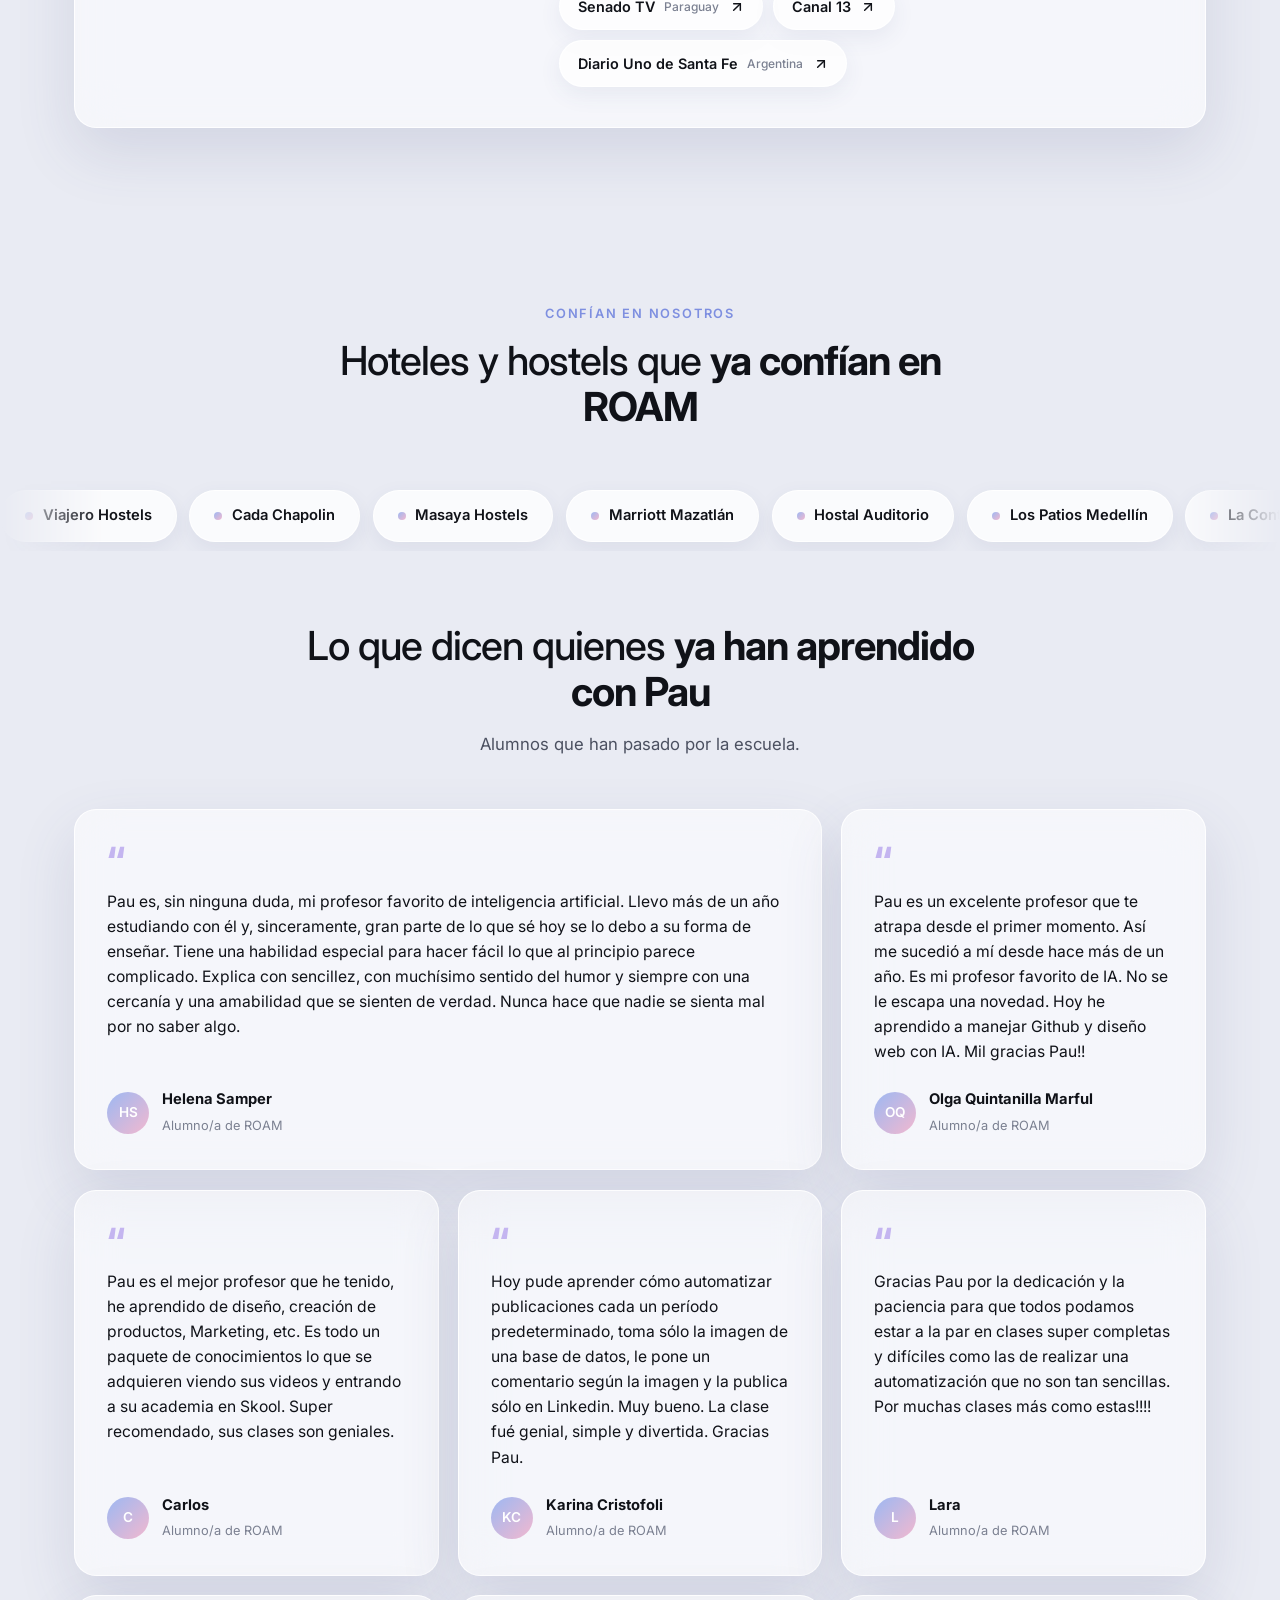
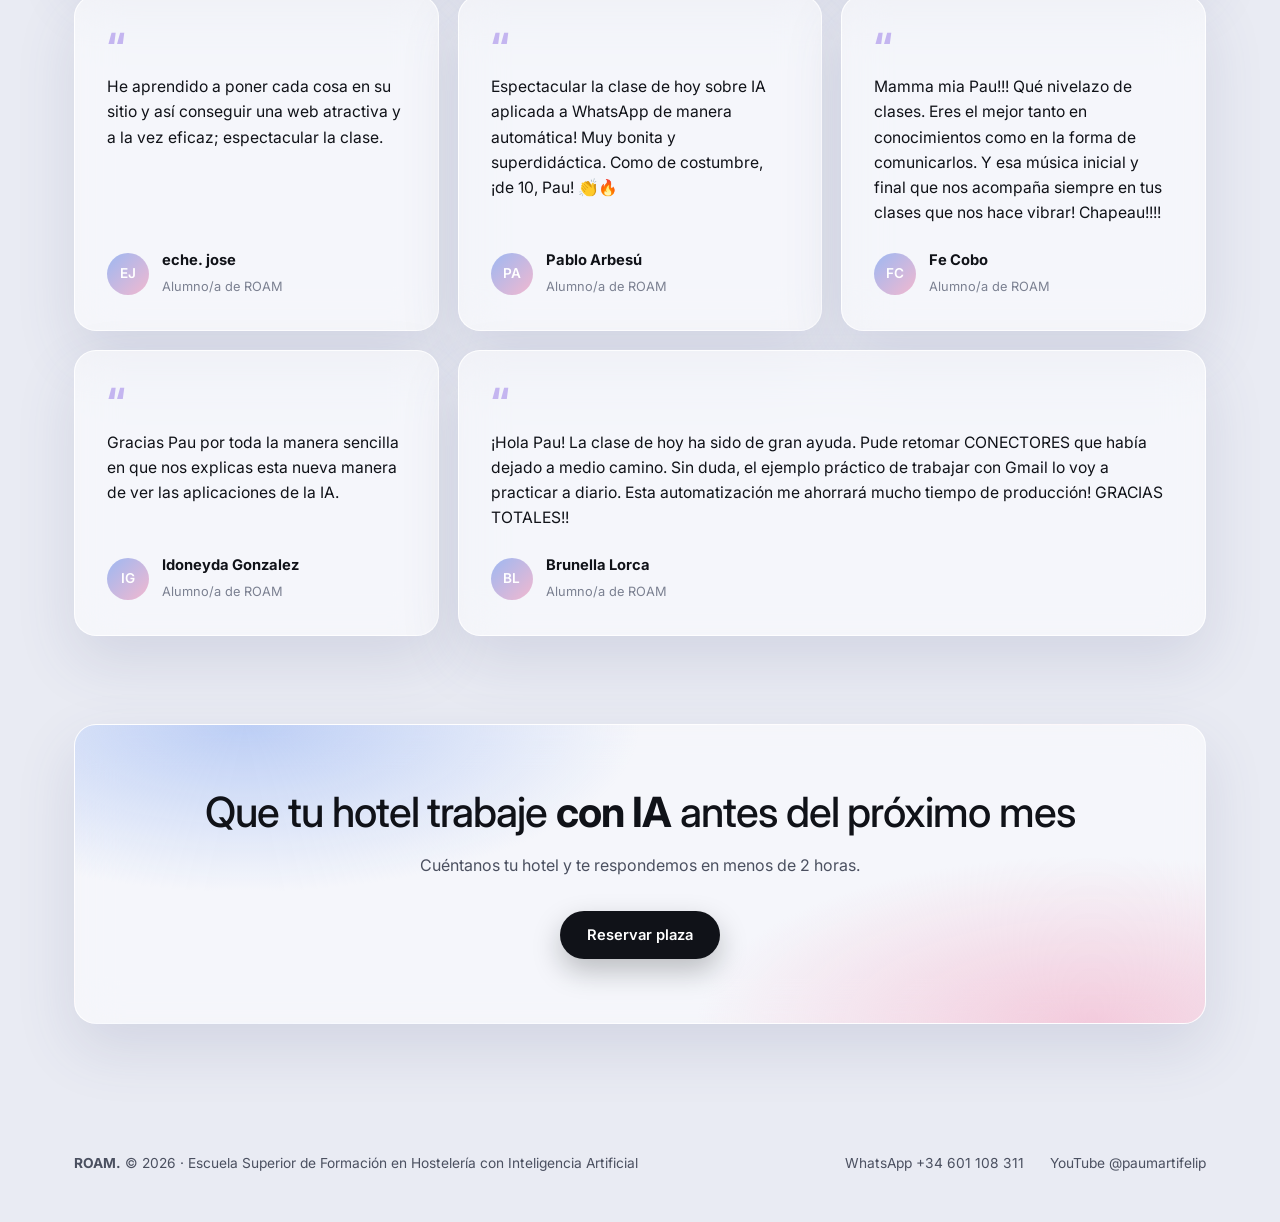
==== commit 423f1611: "chore: quitar el correo del pie de página Co-Authored-By: Claude Sonnet 5.5 <noreply@anthropic.com>" ====
--- a/index.html
+++ b/index.html
@@ -391,7 +391,6 @@
       <div class="footer-links">
         <a href="https://wa.me/34601108311" target="_blank" rel="noopener">WhatsApp +34 601 108 311</a>
         <a href="https://www.youtube.com/@paumartifelip" target="_blank" rel="noopener">YouTube @paumartifelip</a>
-        <a href="mailto:hola@roamhoteles.com">hola@roamhoteles.com</a>
       </div>
     </div>
   </footer>
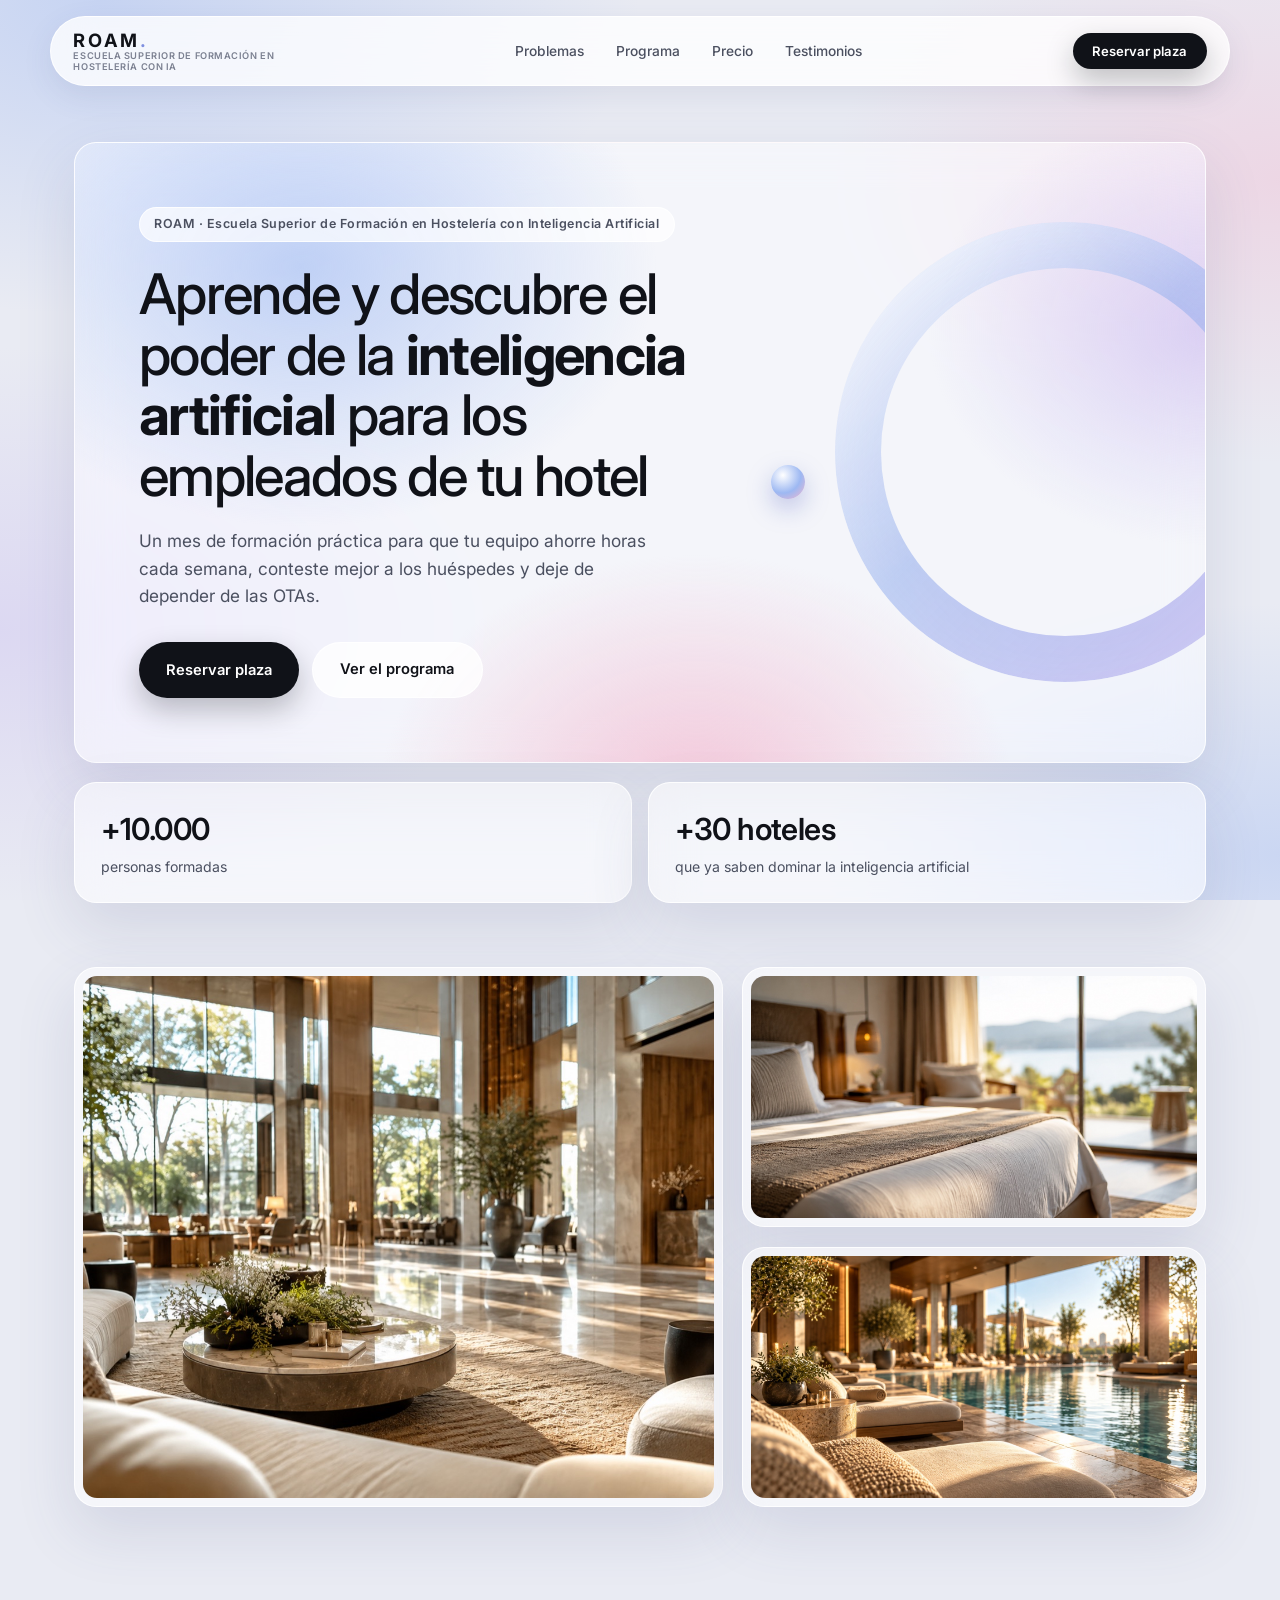
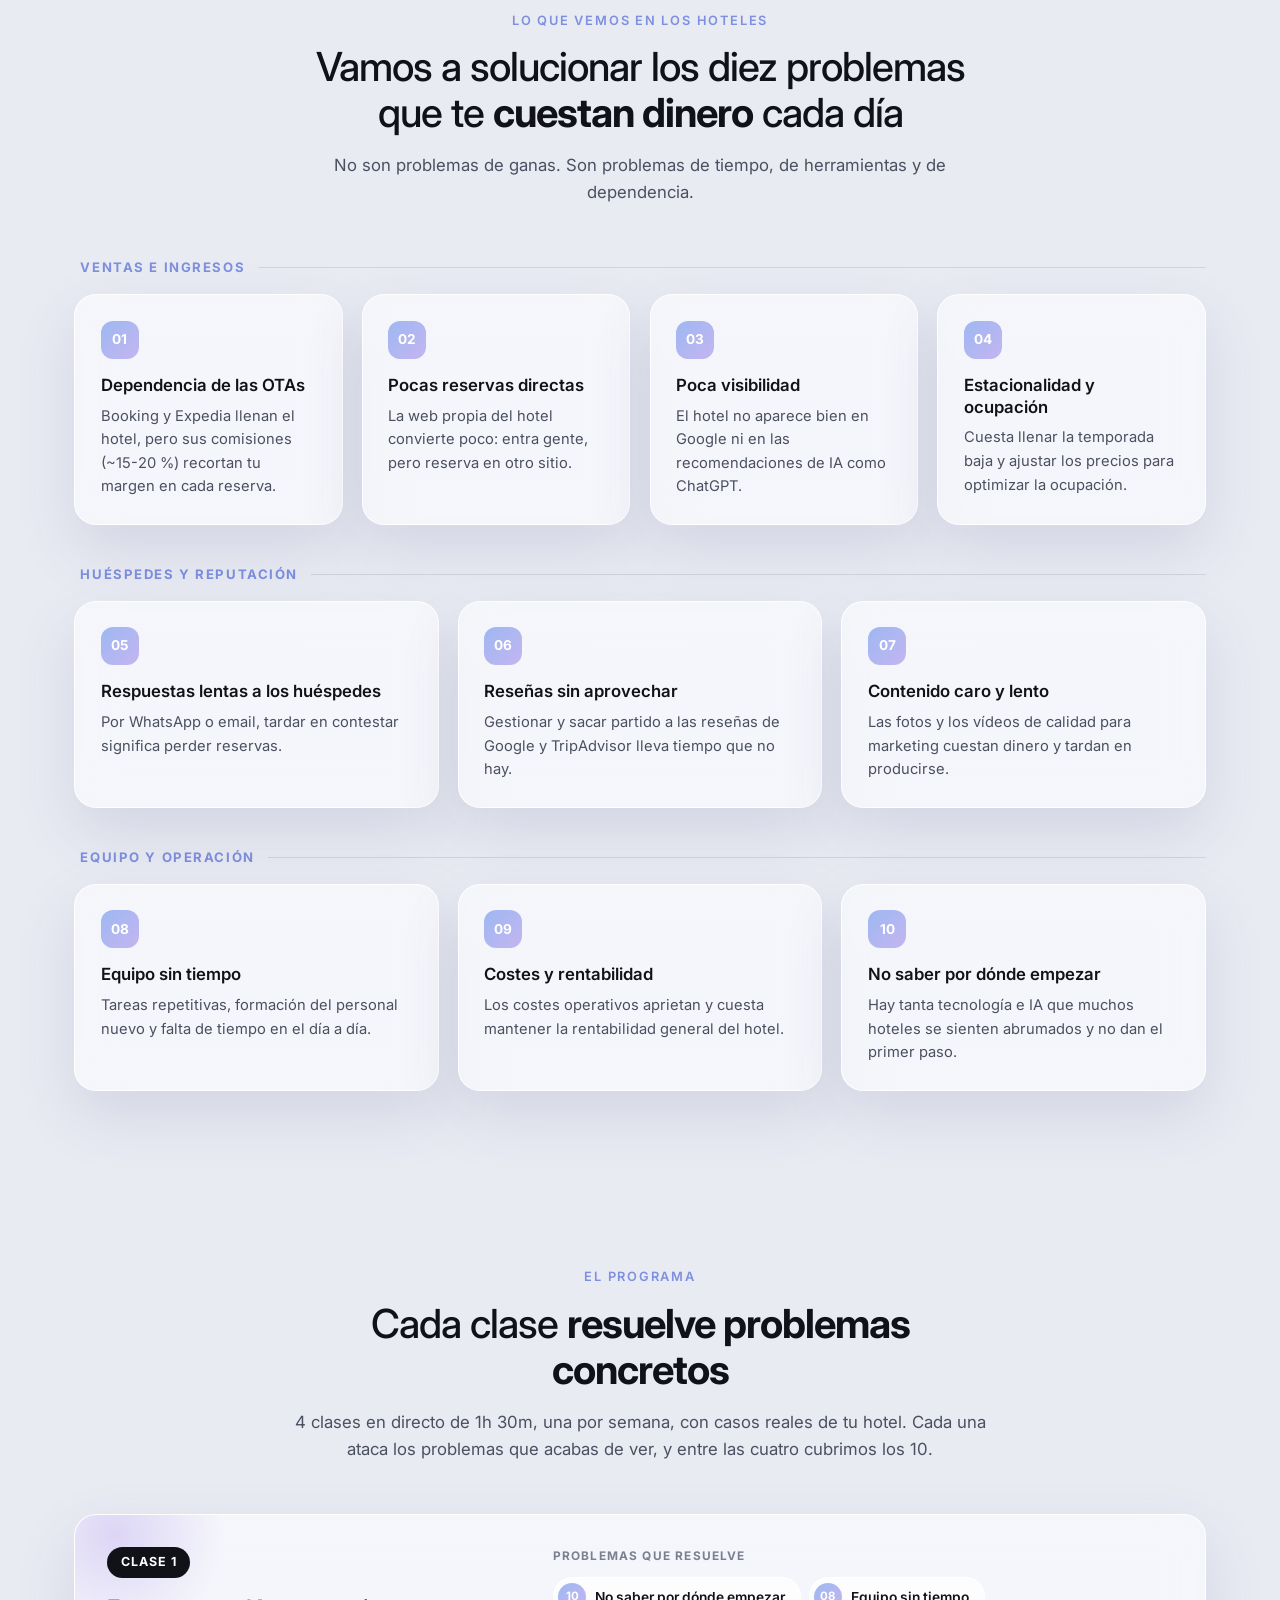
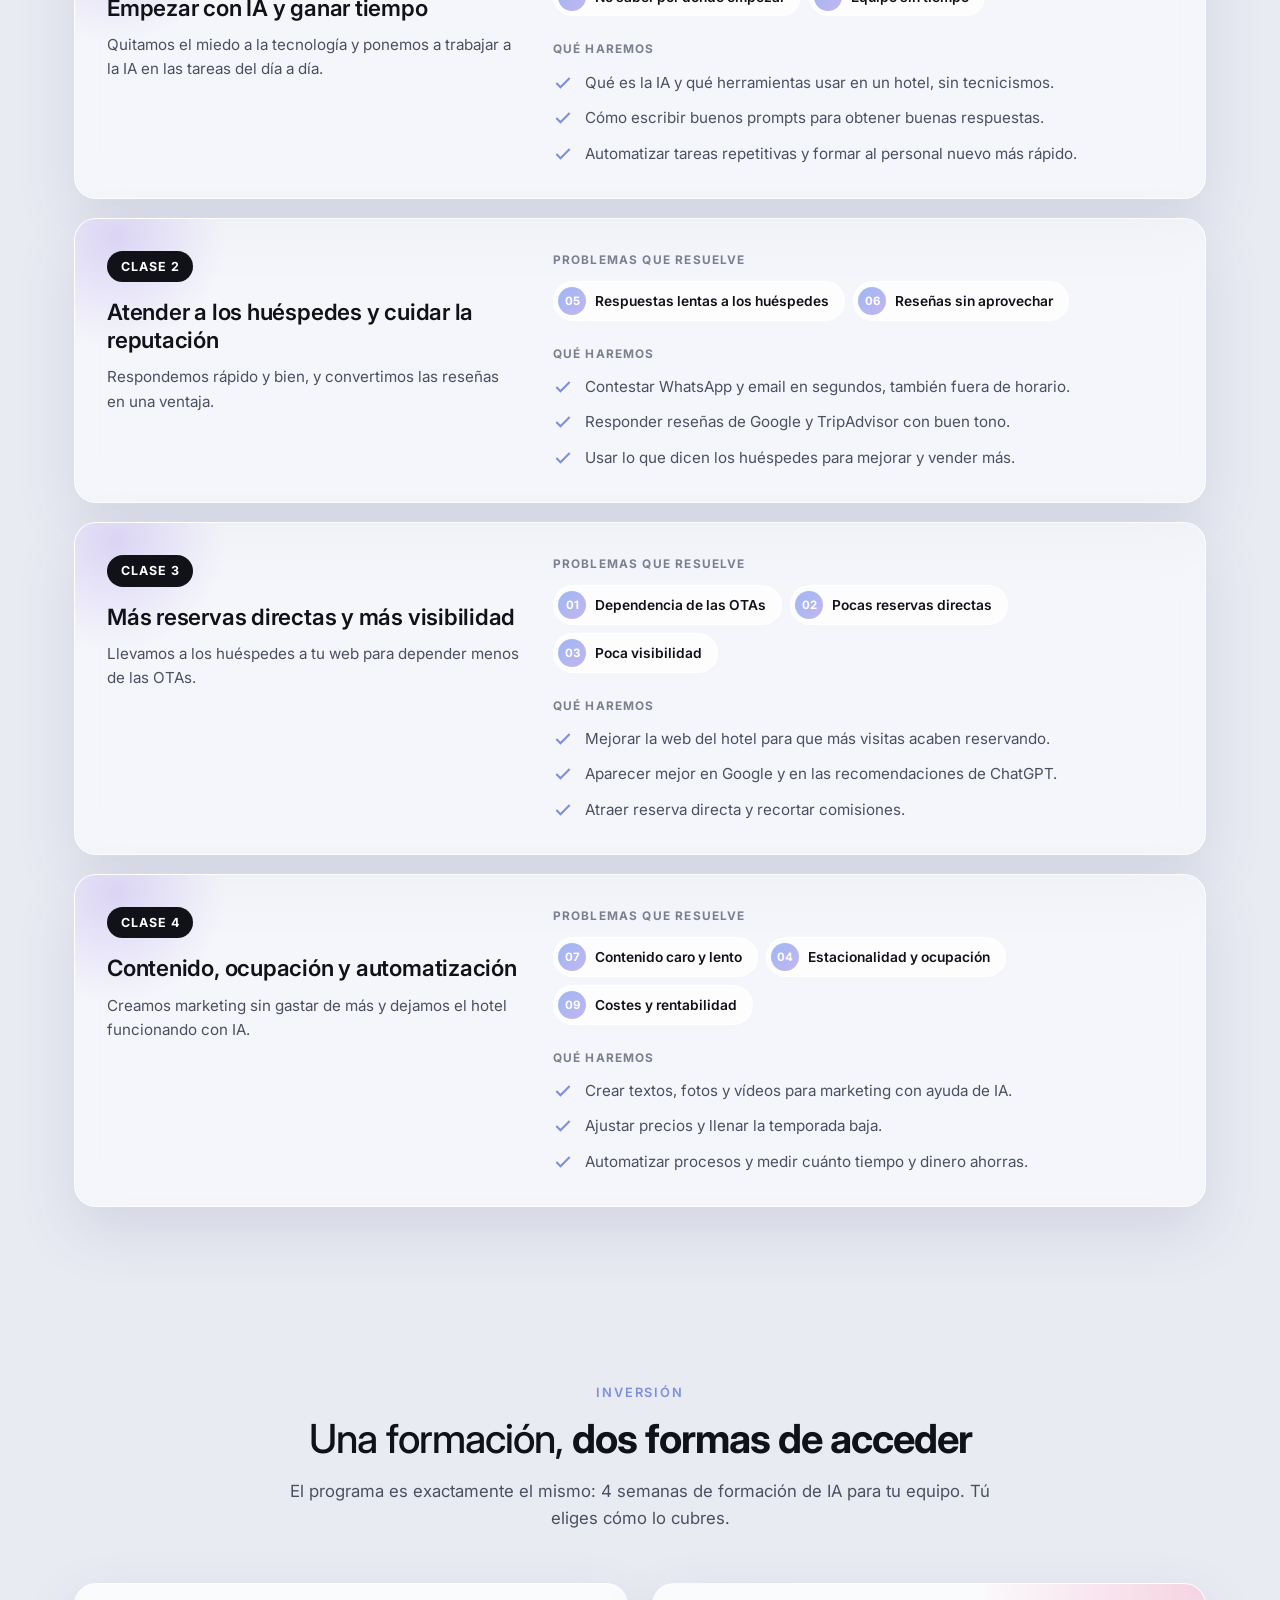
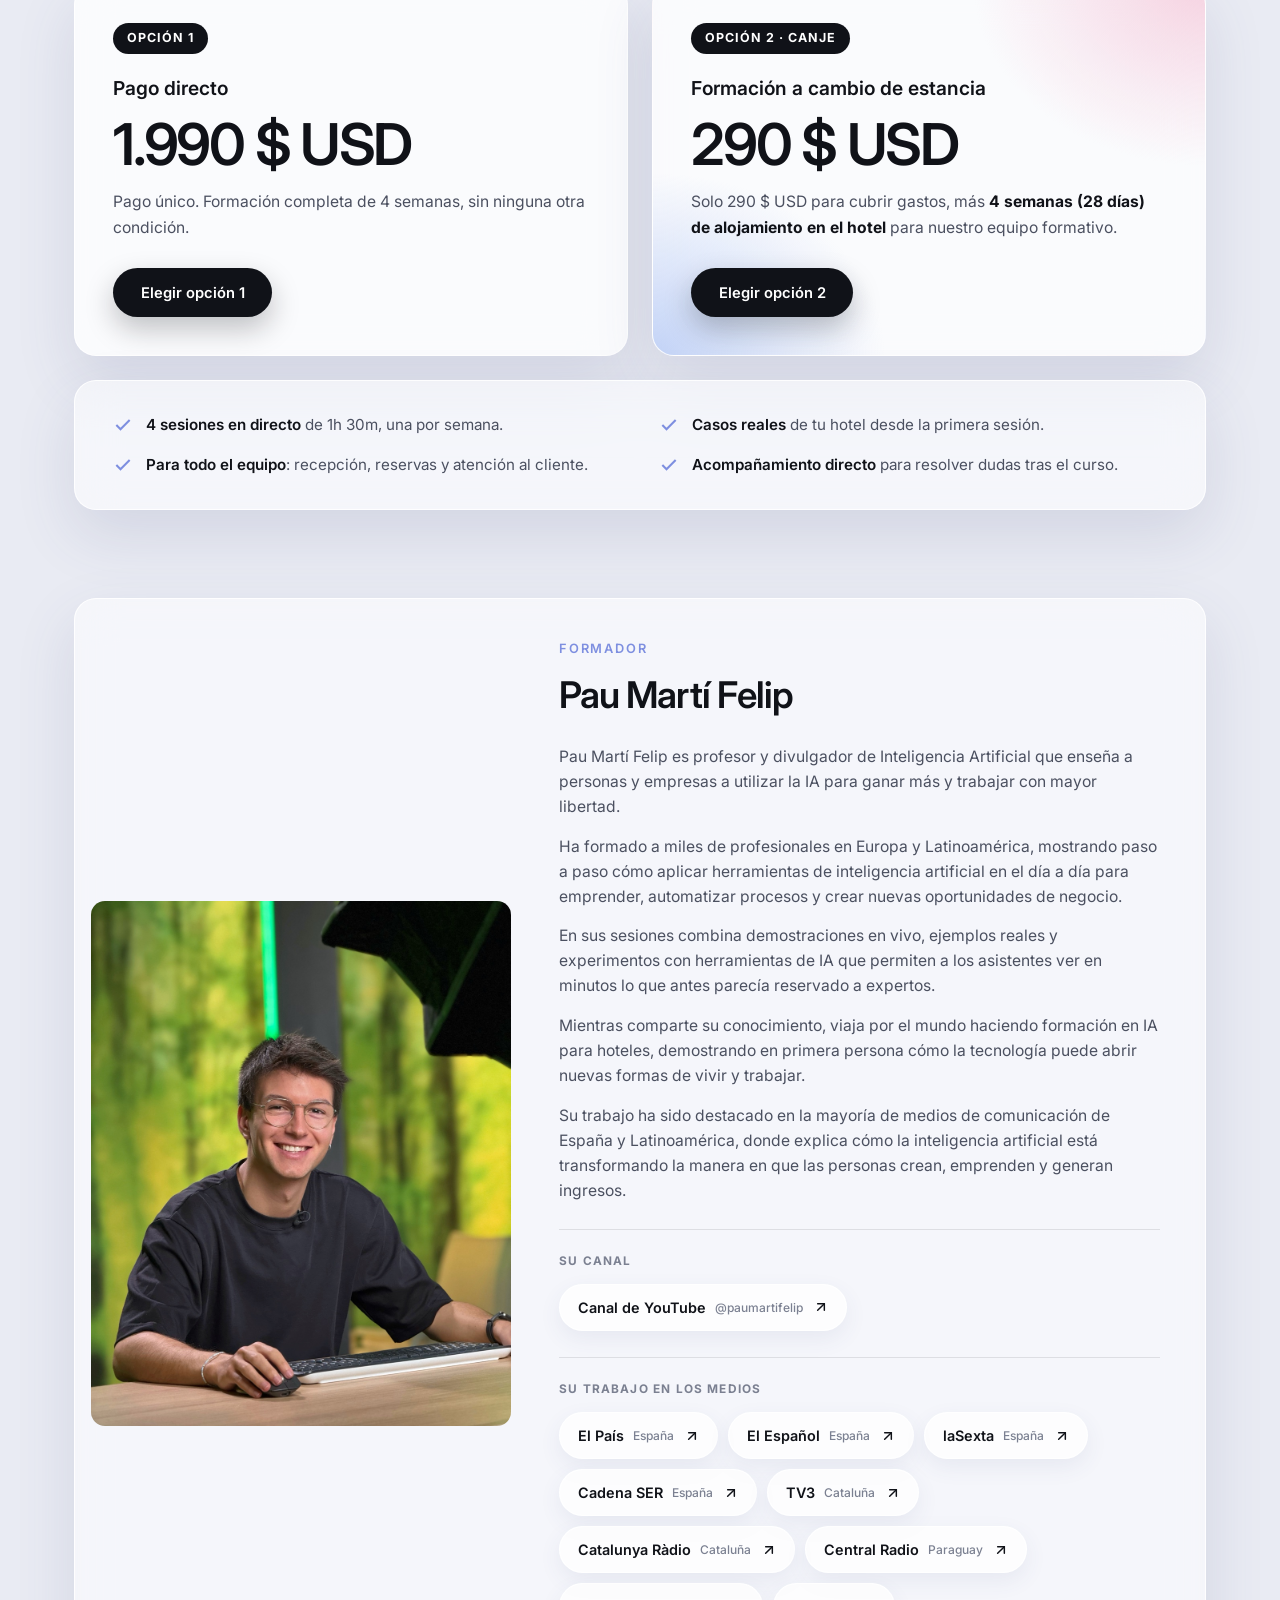
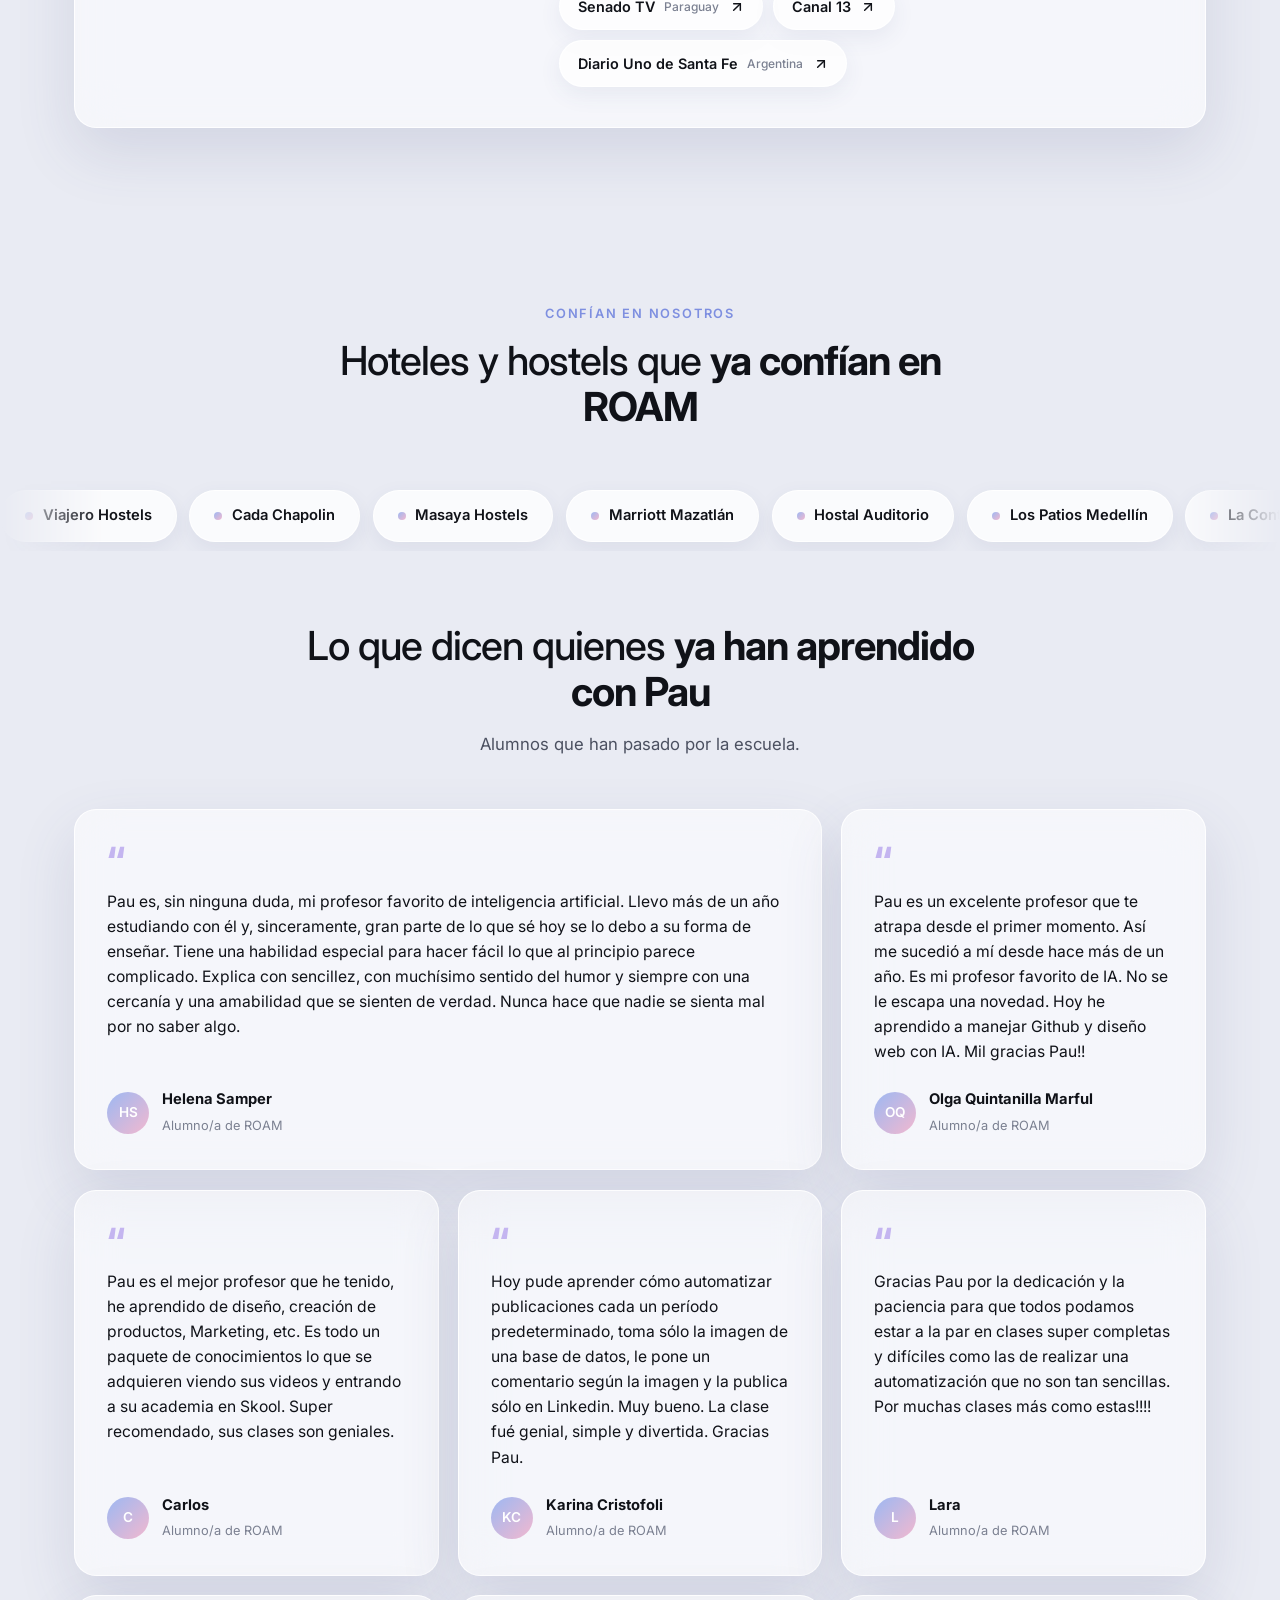
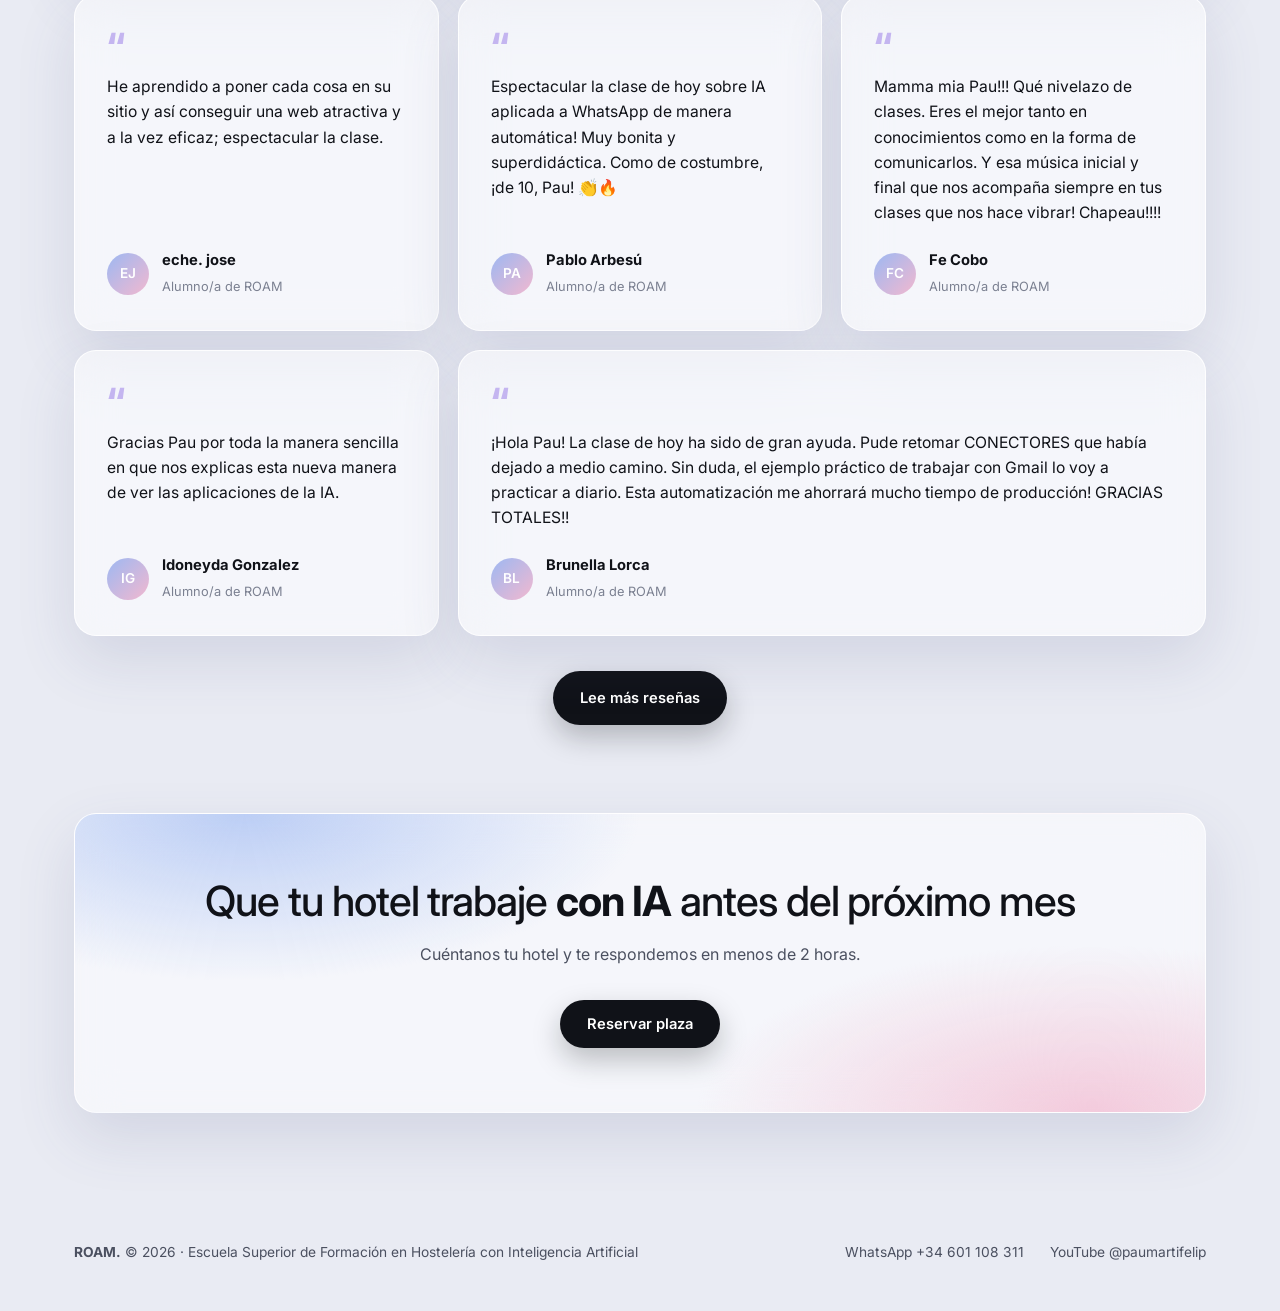
==== commit 7688f6cc: "fix: unificar el fondo de la página y añadir botón de más reseñas Co-Authored-By: Claude Sonnet 5.5 " ====
--- a/index.html
+++ b/index.html
@@ -369,6 +369,10 @@
             <div class="who"><div class="avatar">BL</div><div><strong>Brunella Lorca</strong><span>Alumno/a de ROAM</span></div></div>
           </article>
         </div>
+
+        <div class="more-reviews">
+          <a class="btn btn-dark" href="https://www.youtube.com/@paumartifelip/community" target="_blank" rel="noopener">Lee más reseñas</a>
+        </div>
       </div>
     </section>
 
--- a/style.css
+++ b/style.css
@@ -25,11 +25,9 @@
   --ease: cubic-bezier(0.2, 0.8, 0.2, 1);
 }
 
-html { scroll-behavior: smooth; overflow-x: hidden; background: var(--bg); }
-
-body {
-  font-family: var(--font);
-  color: var(--ink);
+html {
+  scroll-behavior: smooth;
+  overflow-x: hidden;
   background:
     radial-gradient(60% 50% at 8% 0%, rgba(157, 184, 242, 0.45) 0%, transparent 70%),
     radial-gradient(50% 45% at 100% 20%, rgba(242, 184, 207, 0.4) 0%, transparent 70%),
@@ -37,6 +35,11 @@
     radial-gradient(50% 40% at 100% 95%, rgba(157, 184, 242, 0.4) 0%, transparent 70%),
     var(--bg);
   background-attachment: fixed;
+}
+
+body {
+  font-family: var(--font);
+  color: var(--ink);
   line-height: 1.6;
   -webkit-font-smoothing: antialiased;
 }
@@ -293,6 +296,8 @@
 .avatar { flex-shrink: 0; width: 42px; height: 42px; border-radius: 50%; display: grid; place-items: center; font-weight: 600; font-size: 0.85rem; color: #fff; background: linear-gradient(135deg, var(--blue), var(--pink)); }
 .who strong { display: block; font-size: 0.92rem; }
 .who span { font-size: 0.8rem; color: var(--ink-faint); }
+
+.more-reviews { text-align: center; margin-top: 2.2rem; }
 
 /* CTA final */
 .cta-box {
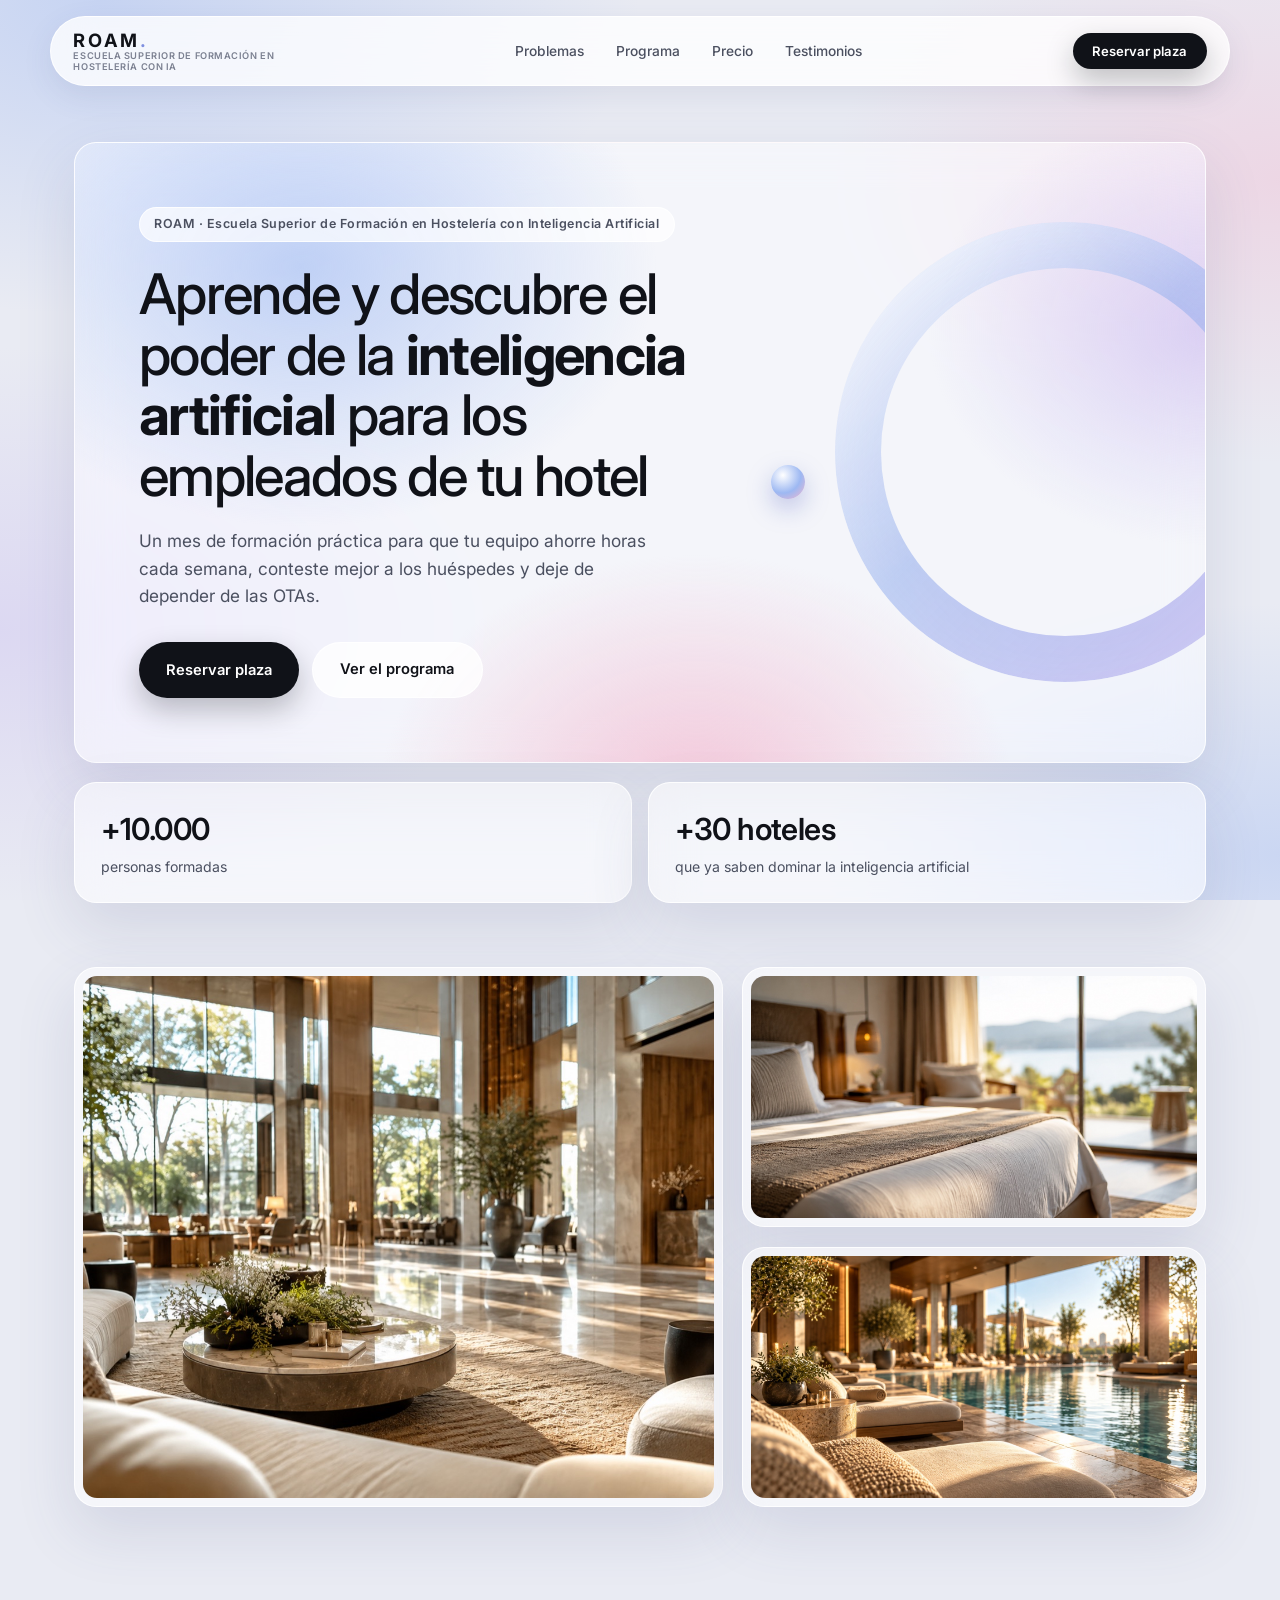
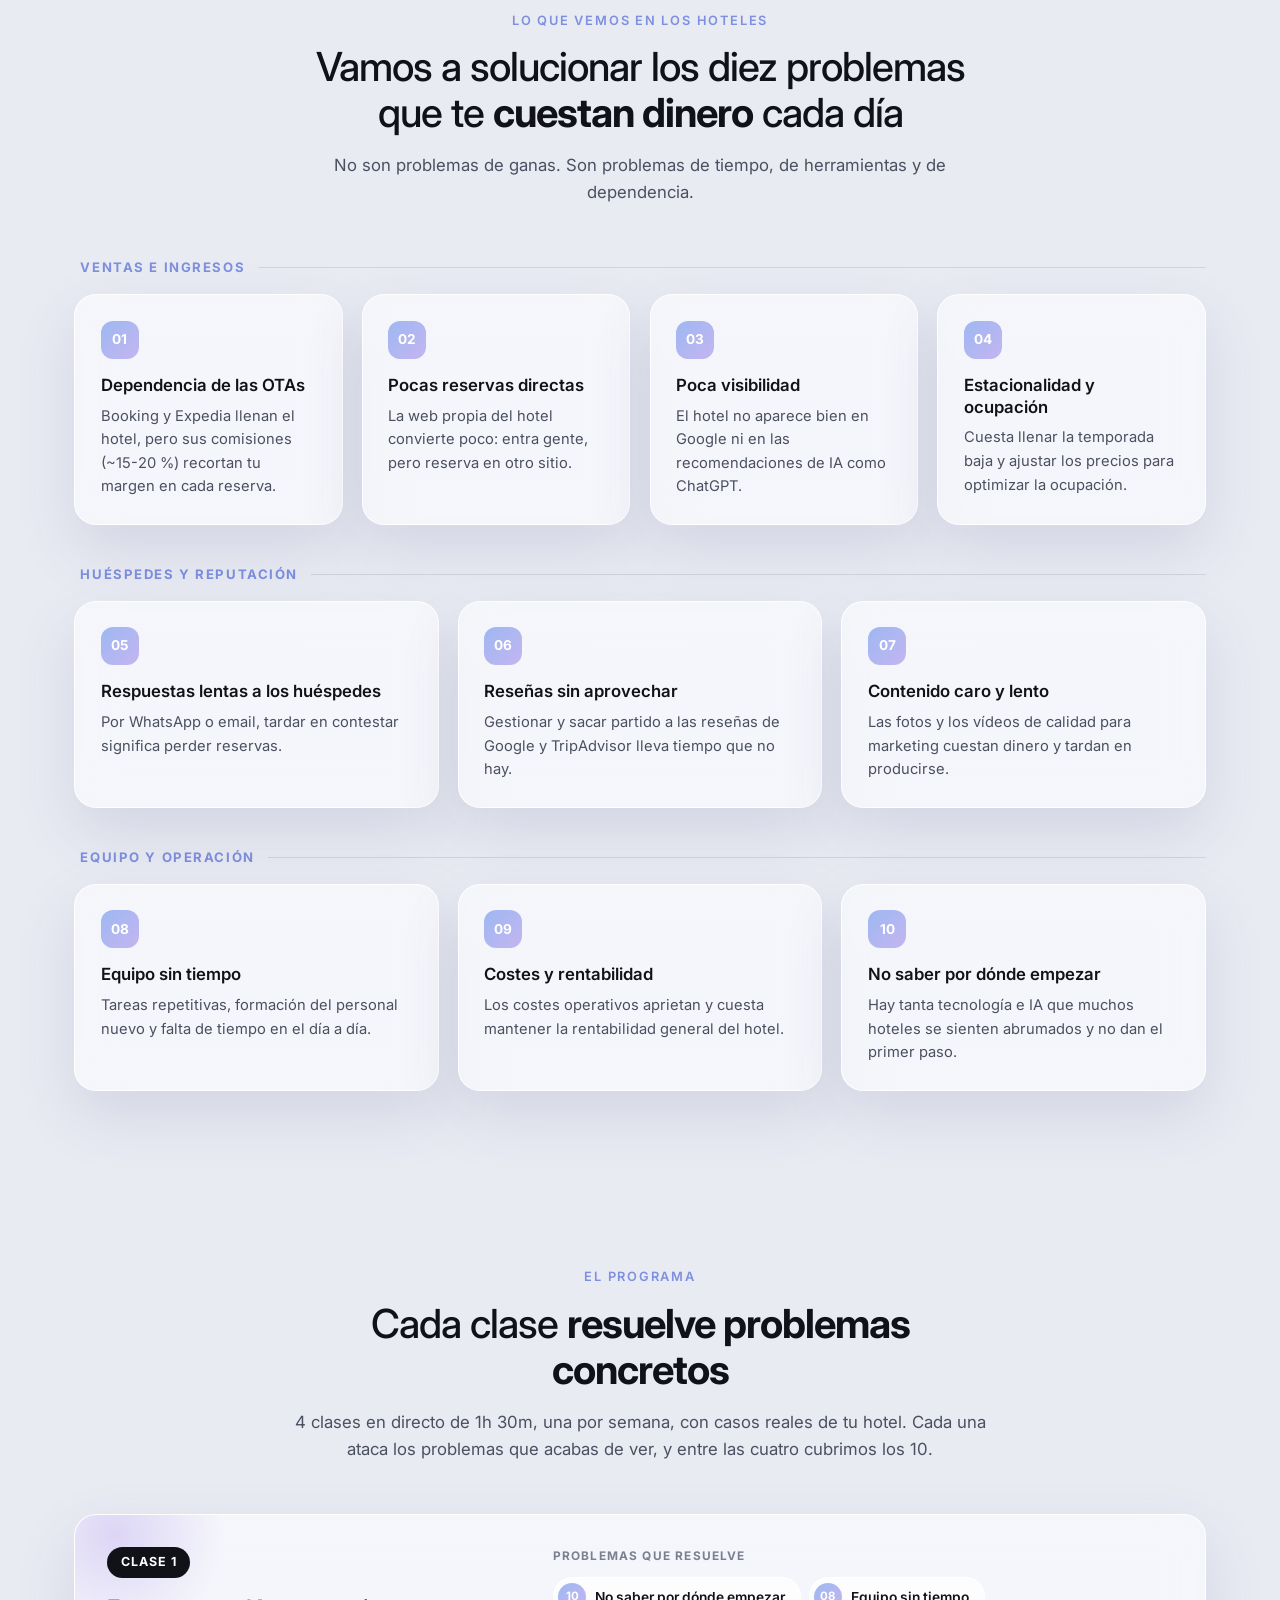
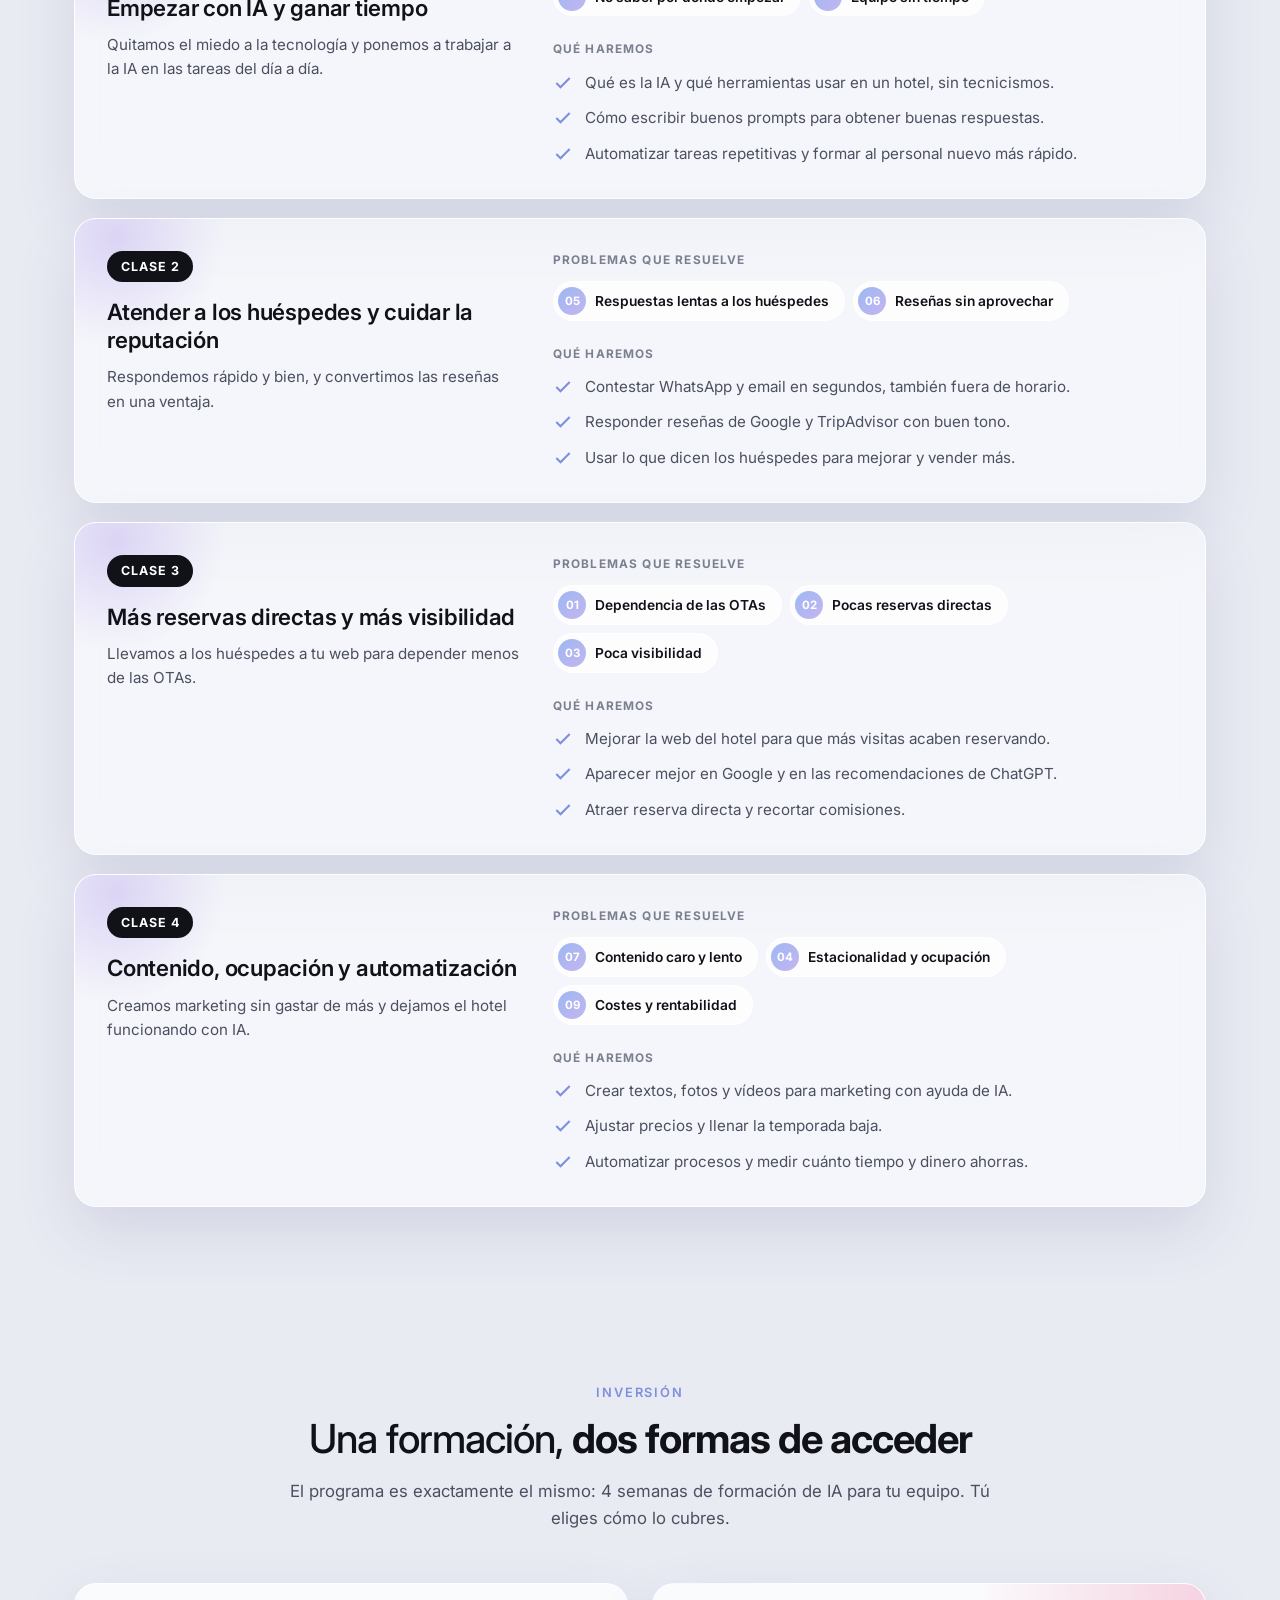
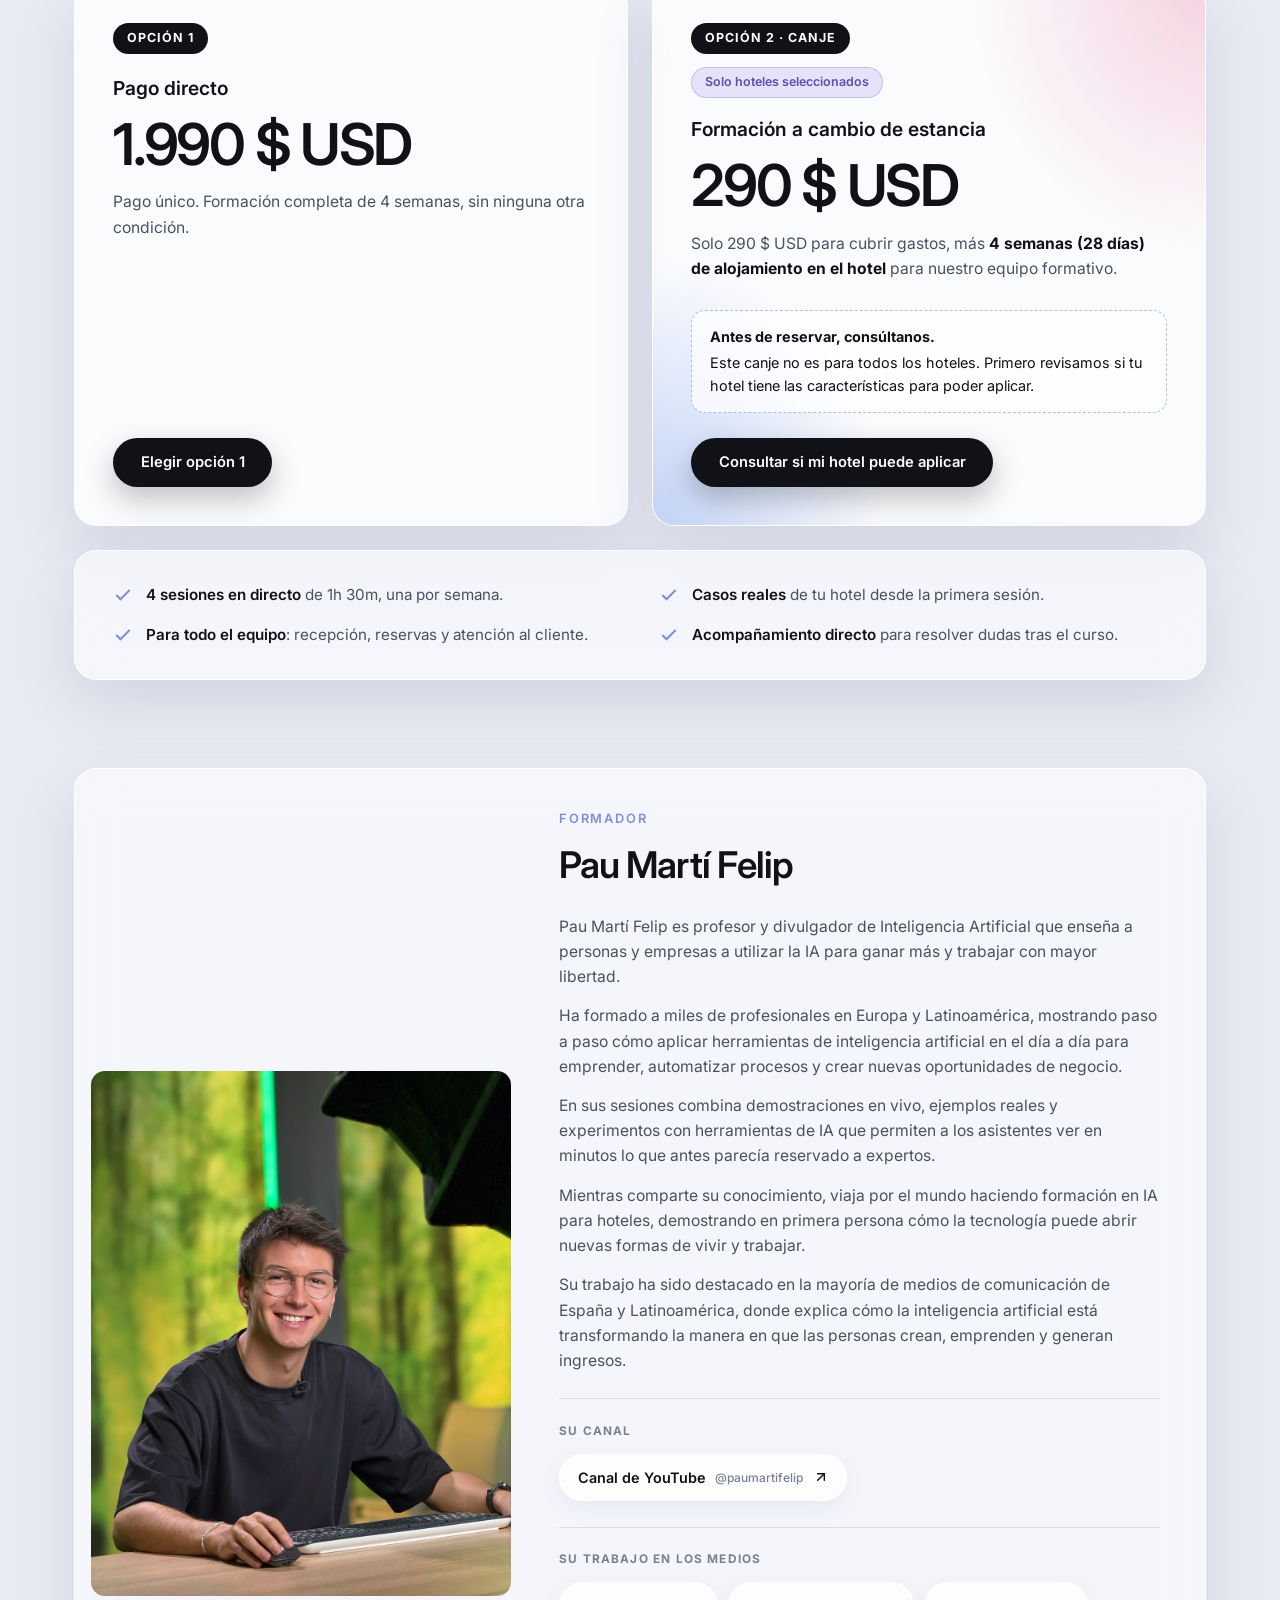
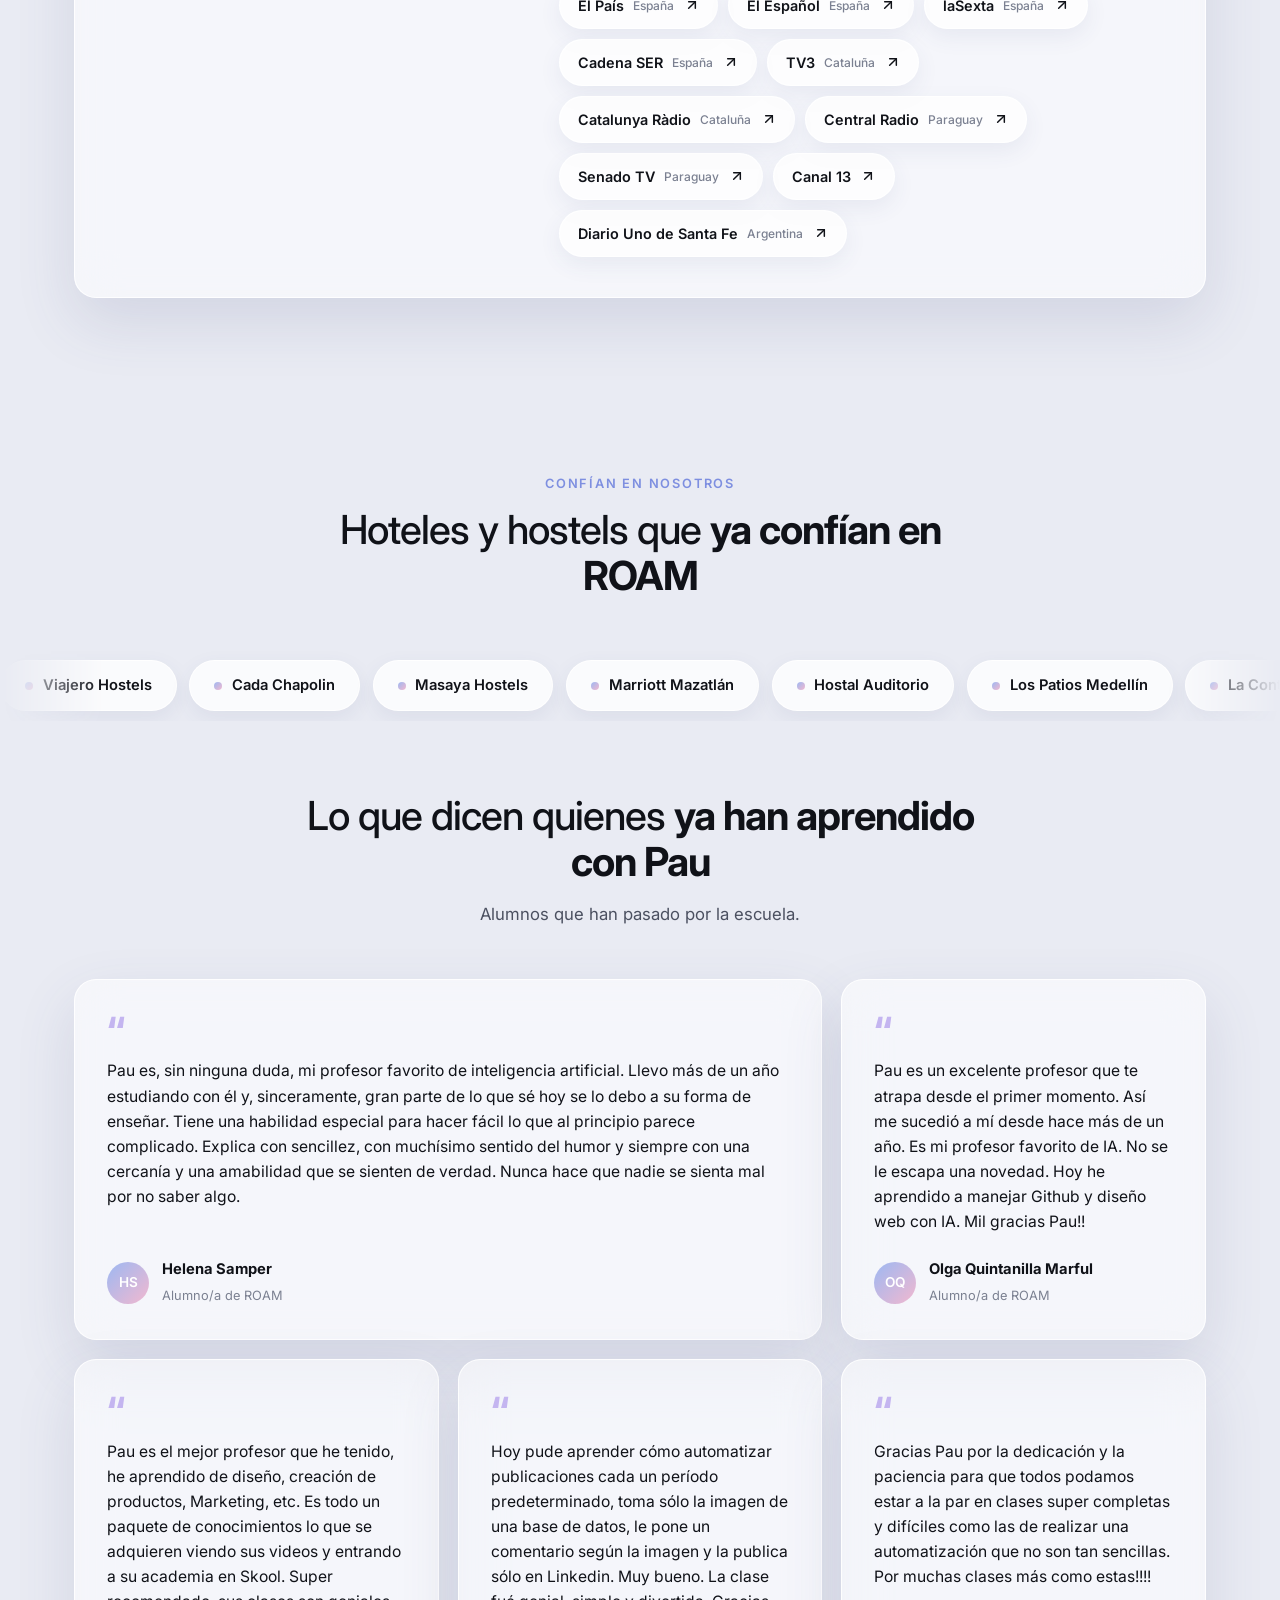
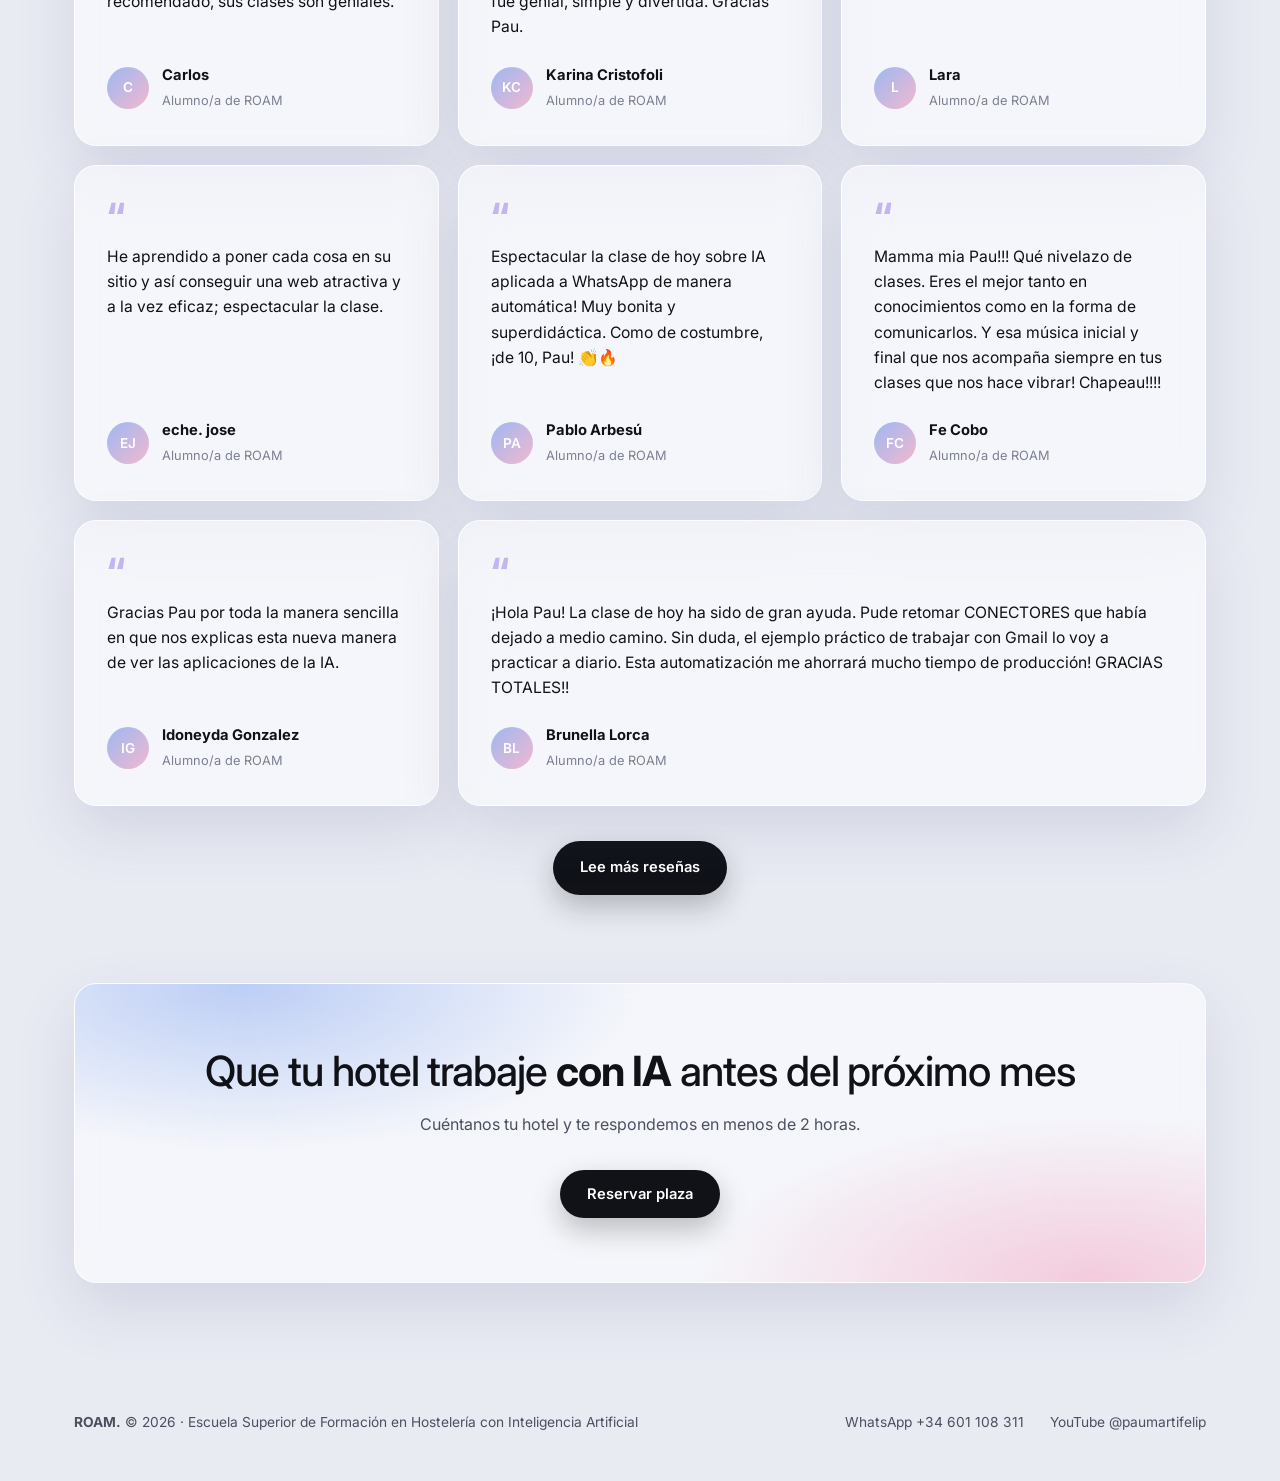
==== commit 7b135e19: "feat: dejar claro que el canje es solo para hoteles seleccionados Co-Authored-By: Claude Sonnet 5.5 " ====
--- a/index.html
+++ b/index.html
@@ -241,10 +241,15 @@
 
           <article class="glass option option-featured">
             <span class="option-num">Opción 2 · Canje</span>
+            <span class="option-exclusive">Solo hoteles seleccionados</span>
             <h3>Formación a cambio de estancia</h3>
             <div class="amount">290 $ USD</div>
             <p class="option-desc">Solo 290 $ USD para cubrir gastos, más <strong>4 semanas (28 días) de alojamiento en el hotel</strong> para nuestro equipo formativo.</p>
-            <button class="btn btn-dark" onclick="openModal('2')">Elegir opción 2</button>
+            <div class="option-notice">
+              <strong>Antes de reservar, consúltanos.</strong>
+              Este canje no es para todos los hoteles. Primero revisamos si tu hotel tiene las características para poder aplicar.
+            </div>
+            <button class="btn btn-dark" onclick="openModal('2')">Consultar si mi hotel puede aplicar</button>
           </article>
         </div>
 
@@ -403,14 +408,17 @@
   <div class="modal-backdrop" id="modal" onclick="if (event.target === this) closeModal()">
     <div class="glass modal">
       <button class="modal-close" onclick="closeModal()" aria-label="Cerrar">&times;</button>
-      <h3>Reserva tu plaza</h3>
-      <p>Completa los datos de tu hotel y te responderemos en menos de 2 horas.</p>
+      <h3 id="modalTitle">Reserva tu plaza</h3>
+      <p id="modalIntro">Completa los datos de tu hotel y te responderemos en menos de 2 horas.</p>
+      <div class="modal-notice" id="modalNotice" hidden>
+        <strong>El canje no es para todos los hoteles.</strong> Esto es una consulta, no una reserva: revisaremos si tu hotel puede aplicar y te confirmaremos antes de nada.
+      </div>
       <form onsubmit="submitForm(event)">
         <div class="field">
           <label for="userOption">Opción</label>
-          <select id="userOption">
+          <select id="userOption" onchange="updateModal()">
             <option value="1">Opción 1 · Pago directo (1.990 $ USD)</option>
-            <option value="2">Opción 2 · Canje (290 $ USD + 4 semanas / 28 días de estancia)</option>
+            <option value="2">Opción 2 · Canje (290 $ USD + 4 semanas / 28 días) · Consultar si mi hotel puede aplicar</option>
             <option value="0">Aún no lo sé, quiero más información</option>
           </select>
         </div>
@@ -430,7 +438,7 @@
           <label for="userNotes">Comentarios (opcional)</label>
           <textarea id="userNotes" rows="2" placeholder="Número de empleados, fechas, dudas..."></textarea>
         </div>
-        <button type="submit" class="btn btn-dark">Enviar solicitud</button>
+        <button type="submit" class="btn btn-dark" id="modalSubmit">Enviar solicitud</button>
       </form>
     </div>
   </div>
@@ -441,8 +449,19 @@
 
     function openModal(option) {
       if (option) document.getElementById('userOption').value = option;
+      updateModal();
       modal.classList.add('open');
       document.body.style.overflow = 'hidden';
+    }
+
+    function updateModal() {
+      const isSwap = document.getElementById('userOption').value === '2';
+      document.getElementById('modalNotice').hidden = !isSwap;
+      document.getElementById('modalTitle').textContent = isSwap ? 'Consulta si tu hotel puede aplicar' : 'Reserva tu plaza';
+      document.getElementById('modalIntro').textContent = isSwap
+        ? 'Cuéntanos cómo es tu hotel y te diremos si encaja en el canje.'
+        : 'Completa los datos de tu hotel y te responderemos en menos de 2 horas.';
+      document.getElementById('modalSubmit').textContent = isSwap ? 'Enviar consulta' : 'Enviar solicitud';
     }
 
     function closeModal() {
@@ -468,7 +487,10 @@
         '0': 'la formación (me gustaría más información sobre las opciones)'
       }[document.getElementById('userOption').value];
 
-      const message = `Hola ROAM, me interesa ${optionText} de la *Formación de IA para Hoteles (1 mes)* para el *${hotel}*. Mi nombre es ${name}, mi teléfono es ${phone}.${notes ? ' Detalles: ' + notes : ''}`;
+      const isSwap = document.getElementById('userOption').value === '2';
+      const message = isSwap
+        ? `Hola ROAM, quería consultar si mi hotel *${hotel}* puede aplicar a la Opción 2 (canje: 290 $ USD + 4 semanas / 28 días de estancia) de la *Formación de IA para Hoteles*. Mi nombre es ${name}, mi teléfono es ${phone}.${notes ? ' Detalles: ' + notes : ''}`
+        : `Hola ROAM, me interesa ${optionText} de la *Formación de IA para Hoteles (1 mes)* para el *${hotel}*. Mi nombre es ${name}, mi teléfono es ${phone}.${notes ? ' Detalles: ' + notes : ''}`;
       window.open(`https://wa.me/34601108311?text=${encodeURIComponent(message)}`, '_blank');
       closeModal();
     }
--- a/style.css
+++ b/style.css
@@ -242,6 +242,11 @@
 .option-num { align-self: flex-start; font-size: 0.78rem; font-weight: 700; letter-spacing: 0.08em; text-transform: uppercase; padding: 0.35rem 0.85rem; border-radius: 999px; background: var(--ink); color: #fff; margin-bottom: 1.2rem; }
 .option h3 { font-size: 1.2rem; font-weight: 600; }
 .option .amount { font-size: 3.6rem; font-weight: 600; letter-spacing: -0.04em; line-height: 1.1; margin: 0.6rem 0 0.8rem; }
+.option-exclusive { align-self: flex-start; margin: -0.4rem 0 1rem; font-size: 0.78rem; font-weight: 600; color: #5b4fb0; padding: 0.3rem 0.8rem; border-radius: 999px; background: rgba(196, 181, 240, 0.35); border: 1px solid rgba(126, 143, 224, 0.4); }
+.option-notice { font-size: 0.9rem; color: var(--ink); background: rgba(255, 255, 255, 0.7); border: 1px dashed rgba(126, 143, 224, 0.6); border-radius: 14px; padding: 0.9rem 1.1rem; margin-bottom: 1.6rem; }
+.option-notice strong { display: block; margin-bottom: 0.2rem; }
+.modal-notice { font-size: 0.88rem; background: rgba(196, 181, 240, 0.25); border: 1px solid rgba(126, 143, 224, 0.4); border-radius: 12px; padding: 0.8rem 1rem; margin-bottom: 1.2rem; color: var(--ink); }
+.modal-notice[hidden] { display: none; }
 .option-desc { font-size: 0.98rem; color: var(--ink-soft); margin-bottom: 1.8rem; flex-grow: 1; }
 .option-desc strong { color: var(--ink); }
 .option .btn { align-self: flex-start; }
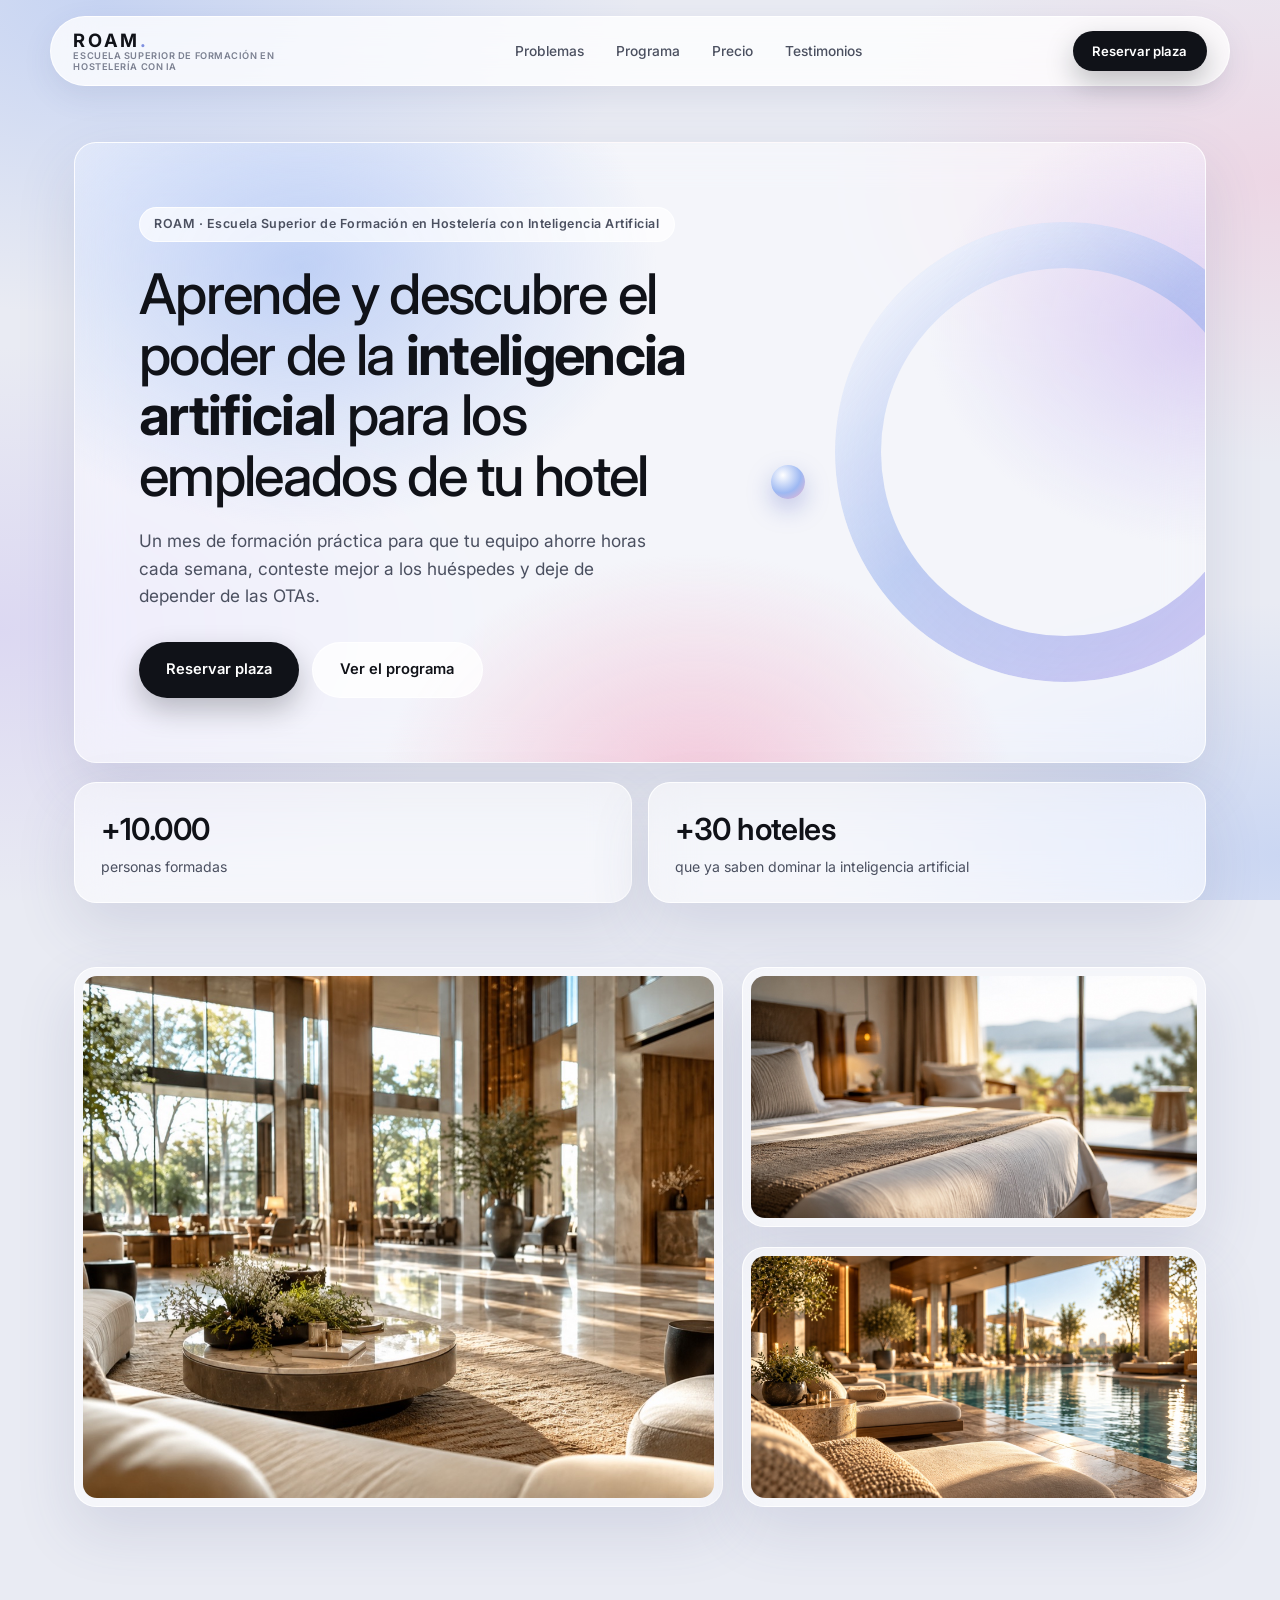
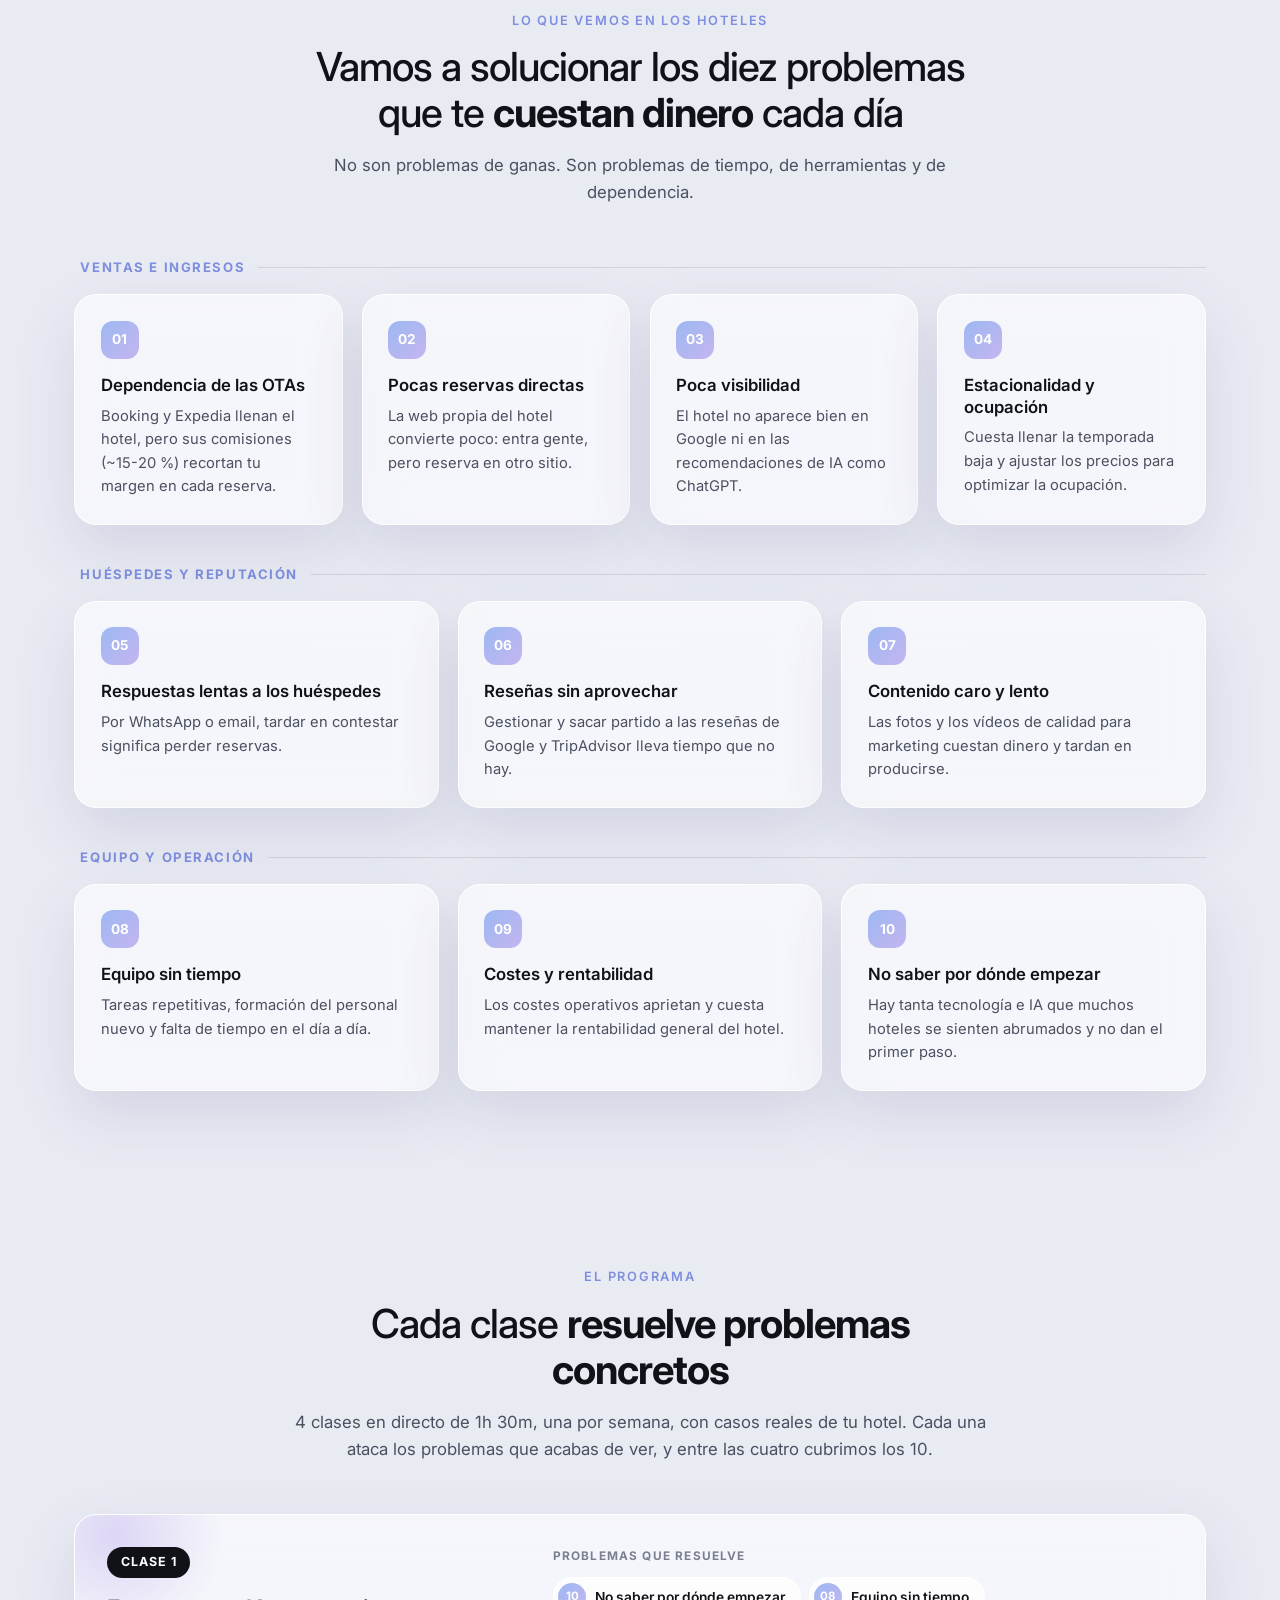
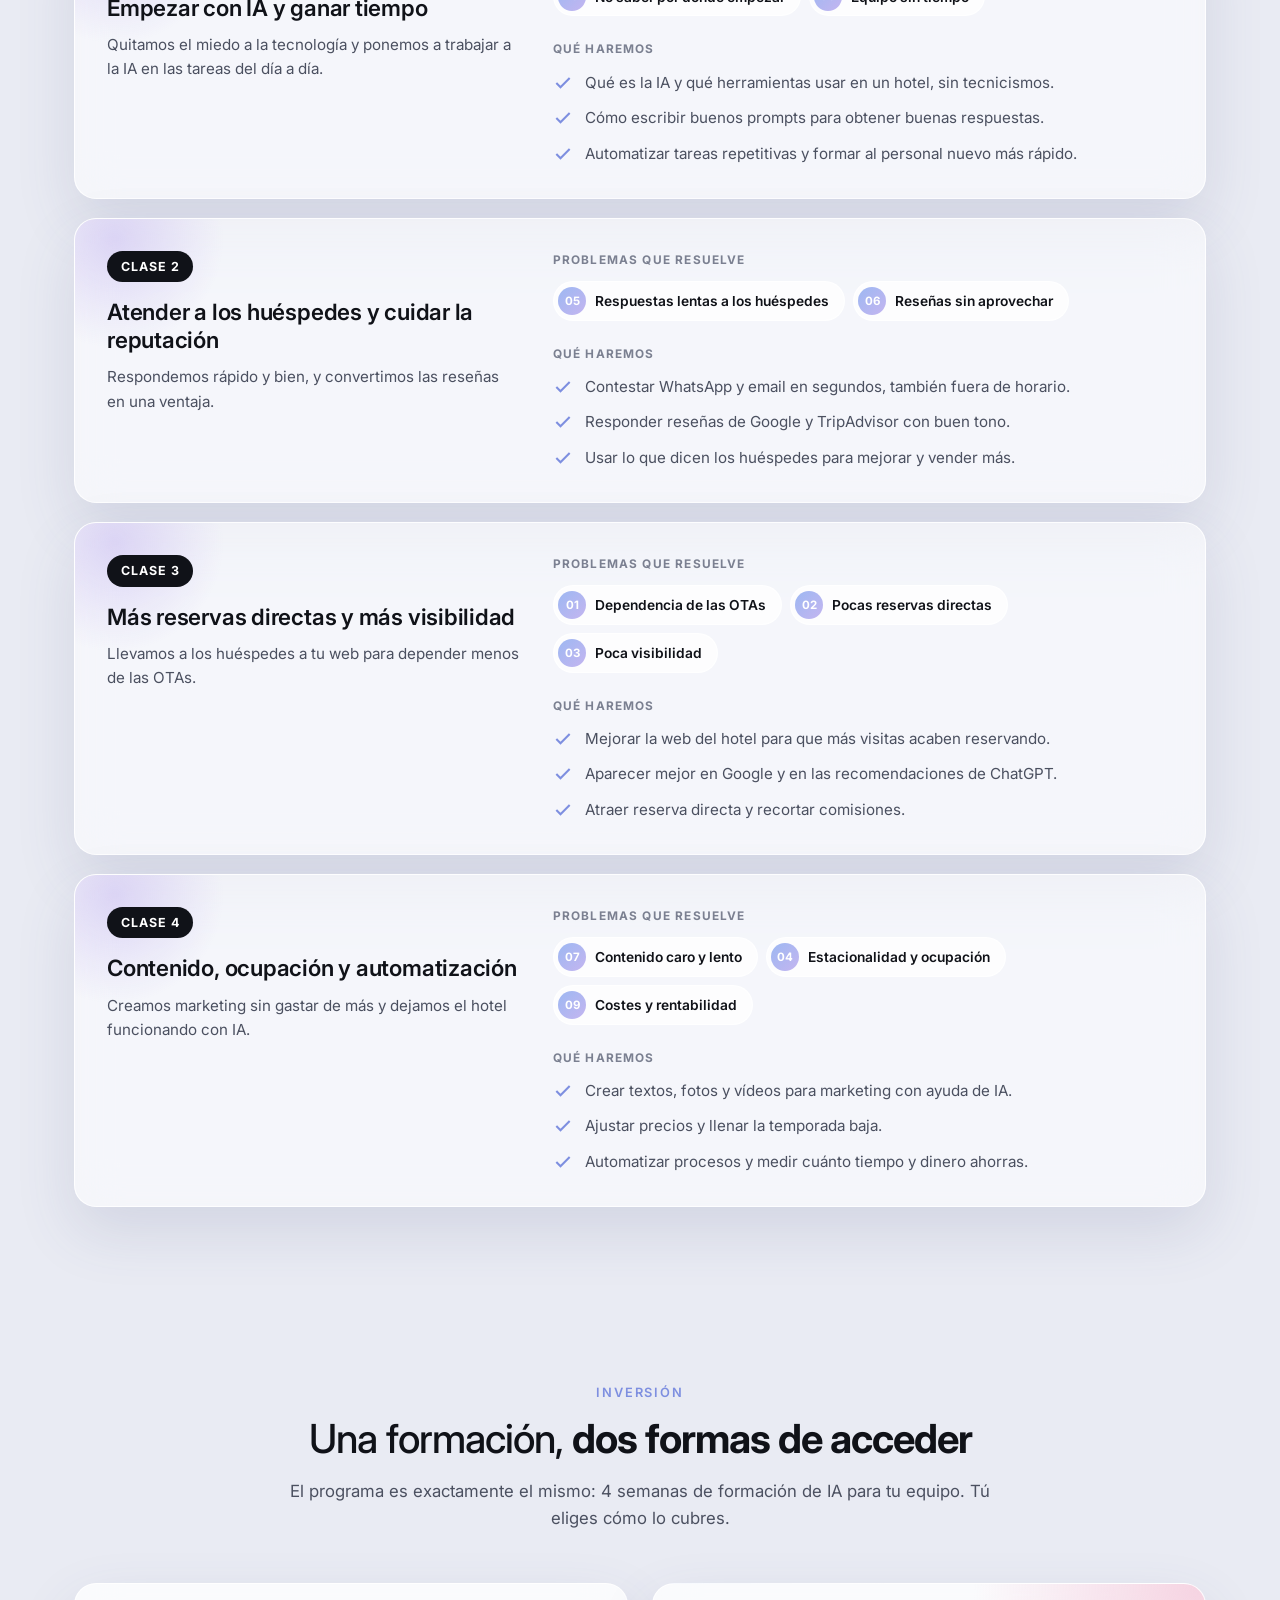
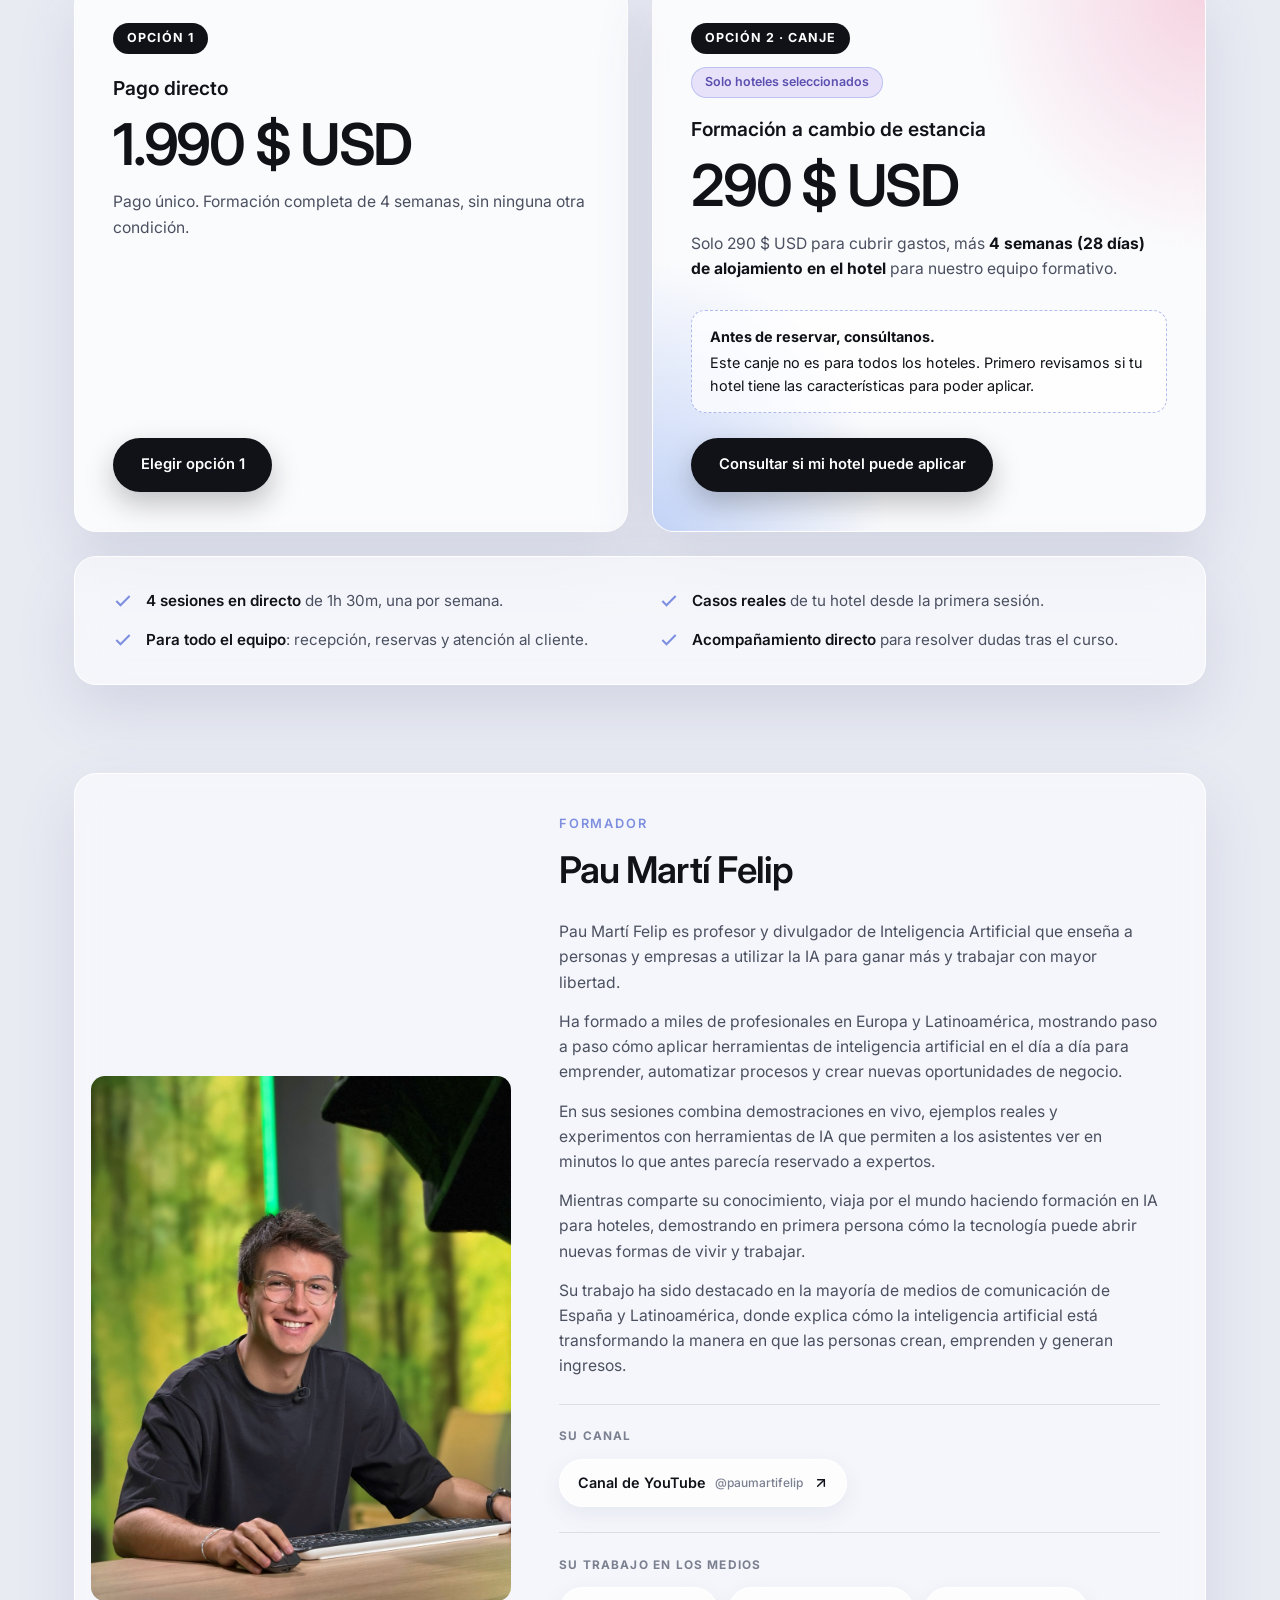
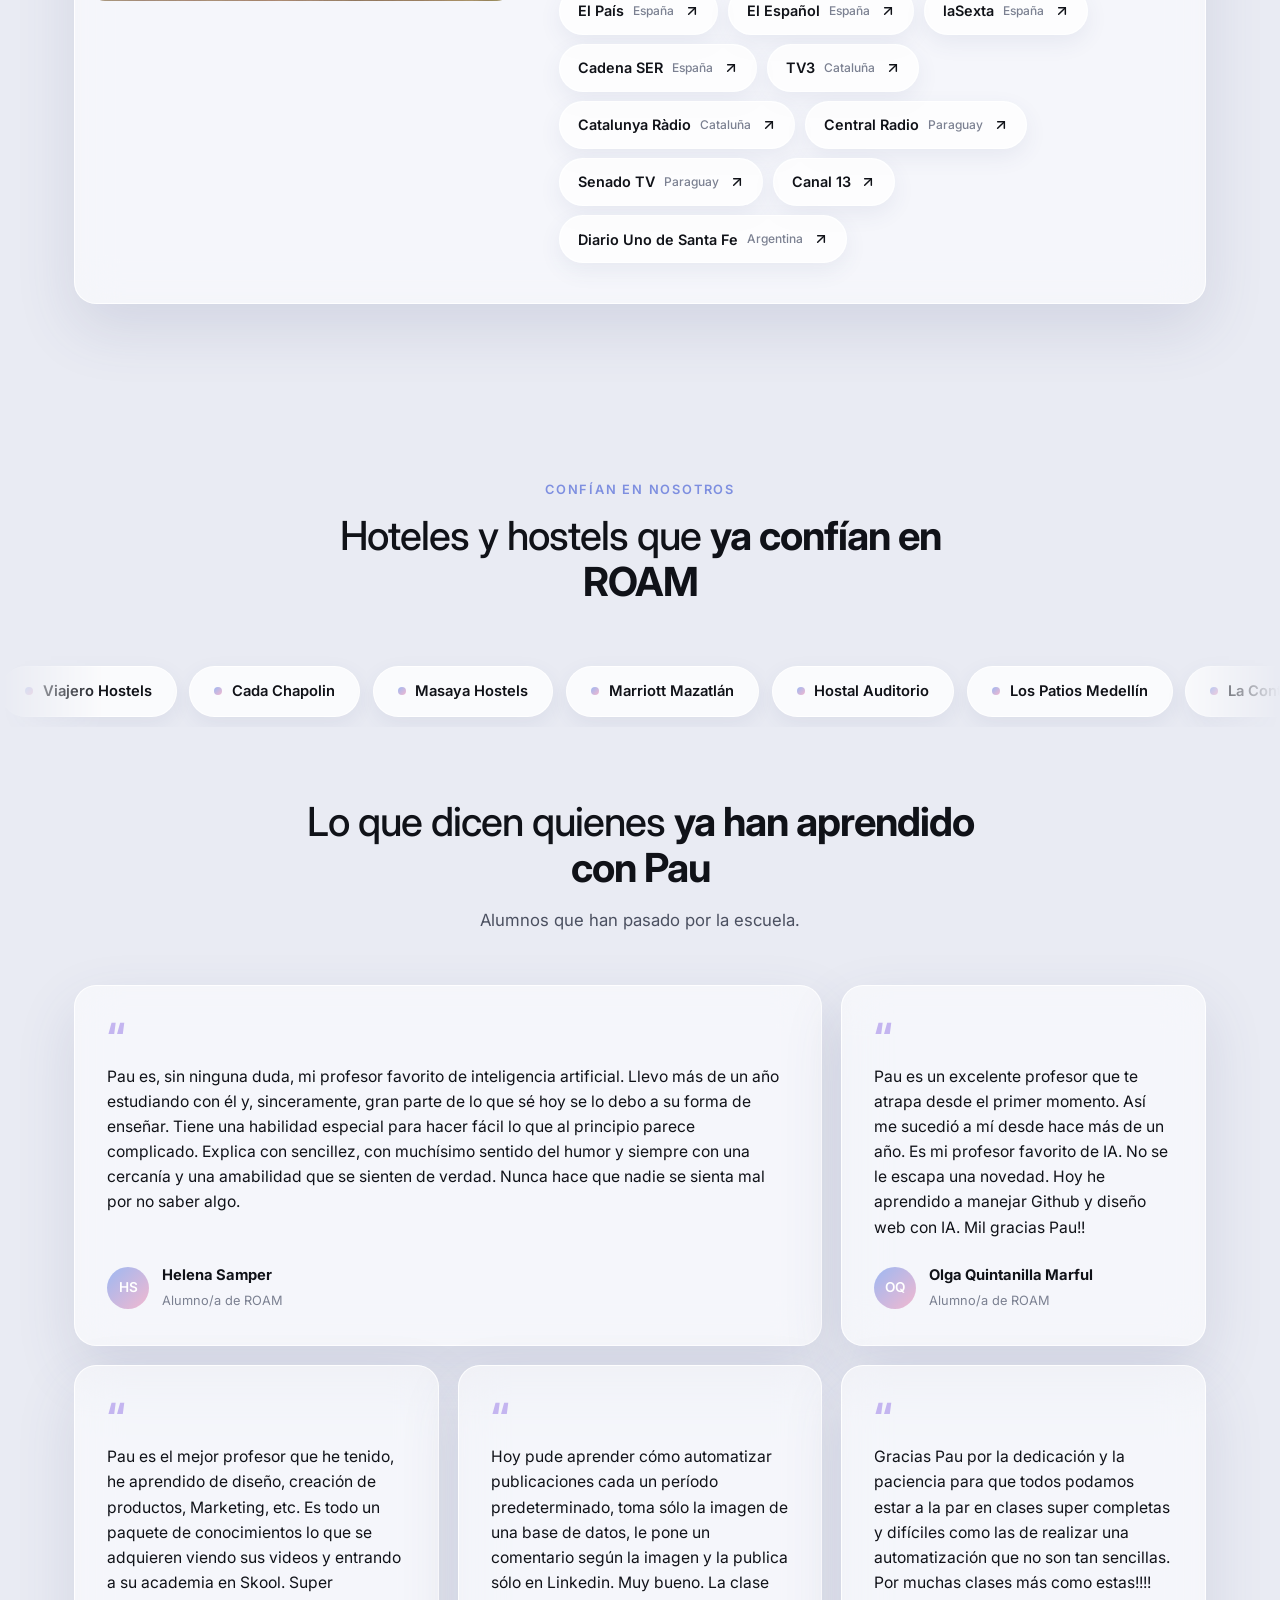
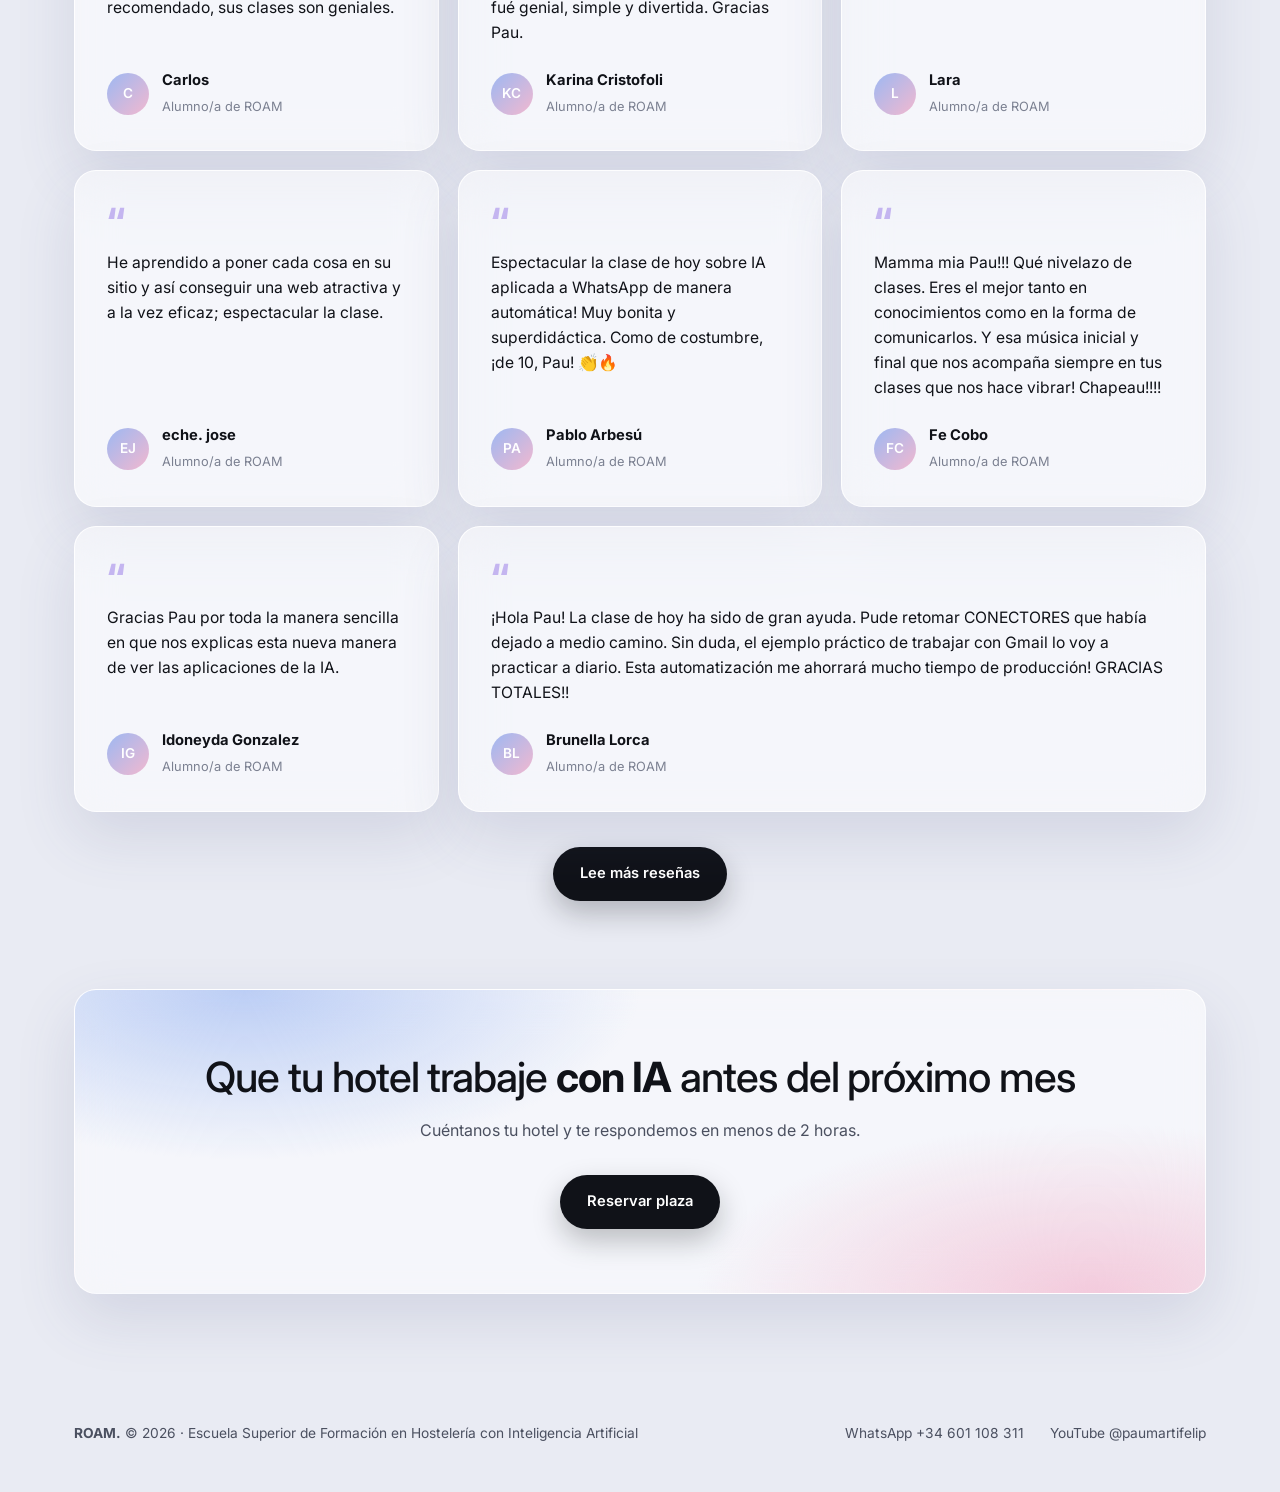
==== commit 0cbaee0e: "feat: todos los botones de contacto llevan directamente al WhatsApp Se elimina el formulario modal; " ====
--- a/index.html
+++ b/index.html
@@ -31,7 +31,7 @@
       <a href="#testimonios" onclick="closeNav()">Testimonios</a>
     </nav>
     <div class="nav-right">
-      <button class="btn btn-dark" onclick="openModal()">Reservar plaza</button>
+      <a class="btn btn-dark" href="https://wa.me/34601108311?text=Hola%20ROAM%2C%20quiero%20reservar%20plaza%20en%20la%20Formaci%C3%B3n%20de%20IA%20para%20Hoteles.%20%C2%BFMe%20pod%C3%A9is%20dar%20m%C3%A1s%20informaci%C3%B3n%3F" target="_blank" rel="noopener">Reservar plaza</a>
       <button class="menu-btn" onclick="toggleNav()" aria-label="Menú">
         <svg viewBox="0 0 24 24" fill="none" stroke="currentColor" stroke-width="2" stroke-linecap="round">
           <line x1="3" y1="7" x2="21" y2="7"></line><line x1="3" y1="12" x2="21" y2="12"></line><line x1="3" y1="17" x2="21" y2="17"></line>
@@ -52,7 +52,7 @@
             <h1>Aprende y descubre el poder de la <b>inteligencia artificial</b> para los empleados de tu hotel</h1>
             <p class="lead">Un mes de formación práctica para que tu equipo ahorre horas cada semana, conteste mejor a los huéspedes y deje de depender de las OTAs.</p>
             <div class="hero-actions">
-              <button class="btn btn-dark" onclick="openModal()">Reservar plaza</button>
+              <a class="btn btn-dark" href="https://wa.me/34601108311?text=Hola%20ROAM%2C%20quiero%20reservar%20plaza%20en%20la%20Formaci%C3%B3n%20de%20IA%20para%20Hoteles.%20%C2%BFMe%20pod%C3%A9is%20dar%20m%C3%A1s%20informaci%C3%B3n%3F" target="_blank" rel="noopener">Reservar plaza</a>
               <a href="#programa" class="btn btn-light">Ver el programa</a>
             </div>
           </div>
@@ -236,7 +236,7 @@
             <h3>Pago directo</h3>
             <div class="amount">1.990 $ USD</div>
             <p class="option-desc">Pago único. Formación completa de 4 semanas, sin ninguna otra condición.</p>
-            <button class="btn btn-dark" onclick="openModal('1')">Elegir opción 1</button>
+            <a class="btn btn-dark" href="https://wa.me/34601108311?text=Hola%20ROAM%2C%20me%20interesa%20la%20Opci%C3%B3n%201%20%28pago%20directo%2C%201.990%20%24%20USD%29%20de%20la%20Formaci%C3%B3n%20de%20IA%20para%20Hoteles%20%281%20mes%29." target="_blank" rel="noopener">Elegir opción 1</a>
           </article>
 
           <article class="glass option option-featured">
@@ -249,7 +249,7 @@
               <strong>Antes de reservar, consúltanos.</strong>
               Este canje no es para todos los hoteles. Primero revisamos si tu hotel tiene las características para poder aplicar.
             </div>
-            <button class="btn btn-dark" onclick="openModal('2')">Consultar si mi hotel puede aplicar</button>
+            <a class="btn btn-dark" href="https://wa.me/34601108311?text=Hola%20ROAM%2C%20quer%C3%ADa%20consultar%20si%20mi%20hotel%20puede%20aplicar%20a%20la%20Opci%C3%B3n%202%20%28canje%3A%20290%20%24%20USD%20%2B%204%20semanas%20%2F%2028%20d%C3%ADas%20de%20estancia%29%20de%20la%20Formaci%C3%B3n%20de%20IA%20para%20Hoteles.%20%C2%BFQu%C3%A9%20caracter%C3%ADsticas%20tiene%20que%20cumplir%3F" target="_blank" rel="noopener">Consultar si mi hotel puede aplicar</a>
           </article>
         </div>
 
@@ -387,7 +387,7 @@
         <div class="glass cta-box">
           <h2>Que tu hotel trabaje <b>con IA</b> antes del próximo mes</h2>
           <p>Cuéntanos tu hotel y te respondemos en menos de 2 horas.</p>
-          <button class="btn btn-dark" onclick="openModal()">Reservar plaza</button>
+          <a class="btn btn-dark" href="https://wa.me/34601108311?text=Hola%20ROAM%2C%20quiero%20reservar%20plaza%20en%20la%20Formaci%C3%B3n%20de%20IA%20para%20Hoteles.%20%C2%BFMe%20pod%C3%A9is%20dar%20m%C3%A1s%20informaci%C3%B3n%3F" target="_blank" rel="noopener">Reservar plaza</a>
         </div>
       </div>
     </section>
@@ -404,96 +404,10 @@
     </div>
   </footer>
 
-  <!-- MODAL -->
-  <div class="modal-backdrop" id="modal" onclick="if (event.target === this) closeModal()">
-    <div class="glass modal">
-      <button class="modal-close" onclick="closeModal()" aria-label="Cerrar">&times;</button>
-      <h3 id="modalTitle">Reserva tu plaza</h3>
-      <p id="modalIntro">Completa los datos de tu hotel y te responderemos en menos de 2 horas.</p>
-      <div class="modal-notice" id="modalNotice" hidden>
-        <strong>El canje no es para todos los hoteles.</strong> Esto es una consulta, no una reserva: revisaremos si tu hotel puede aplicar y te confirmaremos antes de nada.
-      </div>
-      <form onsubmit="submitForm(event)">
-        <div class="field">
-          <label for="userOption">Opción</label>
-          <select id="userOption" onchange="updateModal()">
-            <option value="1">Opción 1 · Pago directo (1.990 $ USD)</option>
-            <option value="2">Opción 2 · Canje (290 $ USD + 4 semanas / 28 días) · Consultar si mi hotel puede aplicar</option>
-            <option value="0">Aún no lo sé, quiero más información</option>
-          </select>
-        </div>
-        <div class="field">
-          <label for="userName">Nombre y cargo</label>
-          <input type="text" id="userName" placeholder="Ej: María Gómez (Directora de Operaciones)" required />
-        </div>
-        <div class="field">
-          <label for="userHotel">Nombre del hotel</label>
-          <input type="text" id="userHotel" placeholder="Ej: Hotel Boutique Costa Azul" required />
-        </div>
-        <div class="field">
-          <label for="userPhone">Teléfono / WhatsApp</label>
-          <input type="tel" id="userPhone" placeholder="+34 600 000 000" required />
-        </div>
-        <div class="field">
-          <label for="userNotes">Comentarios (opcional)</label>
-          <textarea id="userNotes" rows="2" placeholder="Número de empleados, fechas, dudas..."></textarea>
-        </div>
-        <button type="submit" class="btn btn-dark" id="modalSubmit">Enviar solicitud</button>
-      </form>
-    </div>
-  </div>
-
   <script>
-    const modal = document.getElementById('modal');
     const navLinks = document.getElementById('navLinks');
-
-    function openModal(option) {
-      if (option) document.getElementById('userOption').value = option;
-      updateModal();
-      modal.classList.add('open');
-      document.body.style.overflow = 'hidden';
-    }
-
-    function updateModal() {
-      const isSwap = document.getElementById('userOption').value === '2';
-      document.getElementById('modalNotice').hidden = !isSwap;
-      document.getElementById('modalTitle').textContent = isSwap ? 'Consulta si tu hotel puede aplicar' : 'Reserva tu plaza';
-      document.getElementById('modalIntro').textContent = isSwap
-        ? 'Cuéntanos cómo es tu hotel y te diremos si encaja en el canje.'
-        : 'Completa los datos de tu hotel y te responderemos en menos de 2 horas.';
-      document.getElementById('modalSubmit').textContent = isSwap ? 'Enviar consulta' : 'Enviar solicitud';
-    }
-
-    function closeModal() {
-      modal.classList.remove('open');
-      document.body.style.overflow = '';
-    }
-
     function toggleNav() { navLinks.classList.toggle('open'); }
     function closeNav() { navLinks.classList.remove('open'); }
-
-    document.addEventListener('keydown', (e) => { if (e.key === 'Escape') closeModal(); });
-
-    function submitForm(e) {
-      e.preventDefault();
-      const name = document.getElementById('userName').value;
-      const hotel = document.getElementById('userHotel').value;
-      const phone = document.getElementById('userPhone').value;
-      const notes = document.getElementById('userNotes').value;
-
-      const optionText = {
-        '1': 'la Opción 1 (pago directo, 1.990 $ USD)',
-        '2': 'la Opción 2 (canje: 290 $ USD + 4 semanas / 28 días de estancia)',
-        '0': 'la formación (me gustaría más información sobre las opciones)'
-      }[document.getElementById('userOption').value];
-
-      const isSwap = document.getElementById('userOption').value === '2';
-      const message = isSwap
-        ? `Hola ROAM, quería consultar si mi hotel *${hotel}* puede aplicar a la Opción 2 (canje: 290 $ USD + 4 semanas / 28 días de estancia) de la *Formación de IA para Hoteles*. Mi nombre es ${name}, mi teléfono es ${phone}.${notes ? ' Detalles: ' + notes : ''}`
-        : `Hola ROAM, me interesa ${optionText} de la *Formación de IA para Hoteles (1 mes)* para el *${hotel}*. Mi nombre es ${name}, mi teléfono es ${phone}.${notes ? ' Detalles: ' + notes : ''}`;
-      window.open(`https://wa.me/34601108311?text=${encodeURIComponent(message)}`, '_blank');
-      closeModal();
-    }
   </script>
 </body>
 </html>
--- a/style.css
+++ b/style.css
@@ -245,8 +245,6 @@
 .option-exclusive { align-self: flex-start; margin: -0.4rem 0 1rem; font-size: 0.78rem; font-weight: 600; color: #5b4fb0; padding: 0.3rem 0.8rem; border-radius: 999px; background: rgba(196, 181, 240, 0.35); border: 1px solid rgba(126, 143, 224, 0.4); }
 .option-notice { font-size: 0.9rem; color: var(--ink); background: rgba(255, 255, 255, 0.7); border: 1px dashed rgba(126, 143, 224, 0.6); border-radius: 14px; padding: 0.9rem 1.1rem; margin-bottom: 1.6rem; }
 .option-notice strong { display: block; margin-bottom: 0.2rem; }
-.modal-notice { font-size: 0.88rem; background: rgba(196, 181, 240, 0.25); border: 1px solid rgba(126, 143, 224, 0.4); border-radius: 12px; padding: 0.8rem 1rem; margin-bottom: 1.2rem; color: var(--ink); }
-.modal-notice[hidden] { display: none; }
 .option-desc { font-size: 0.98rem; color: var(--ink-soft); margin-bottom: 1.8rem; flex-grow: 1; }
 .option-desc strong { color: var(--ink); }
 .option .btn { align-self: flex-start; }
@@ -322,28 +320,6 @@
 .footer-inner { display: flex; flex-wrap: wrap; gap: 1.5rem; justify-content: space-between; align-items: center; }
 .footer-links { display: flex; flex-wrap: wrap; gap: 1.6rem; }
 .footer-links a:hover { color: var(--ink); }
-
-/* ── MODAL ── */
-.modal-backdrop {
-  position: fixed; inset: 0; z-index: 1000;
-  background: rgba(30, 34, 60, 0.35);
-  backdrop-filter: blur(10px);
-  display: none; align-items: center; justify-content: center;
-  padding: 1.2rem;
-}
-.modal-backdrop.open { display: flex; }
-.modal { width: 100%; max-width: 520px; padding: 2.2rem; position: relative; background: rgba(255, 255, 255, 0.9); max-height: 92vh; overflow-y: auto; }
-.modal-close { position: absolute; top: 1rem; right: 1.2rem; background: none; font-size: 1.6rem; color: var(--ink-faint); line-height: 1; }
-.modal h3 { font-size: 1.5rem; font-weight: 600; margin-bottom: 0.4rem; }
-.modal > p { font-size: 0.92rem; color: var(--ink-soft); margin-bottom: 1.4rem; }
-.field { margin-bottom: 1rem; }
-.field label { display: block; font-size: 0.78rem; font-weight: 600; color: var(--ink-soft); margin-bottom: 0.35rem; }
-.field input, .field textarea, .field select {
-  width: 100%; padding: 0.8rem 1rem; font-family: inherit; font-size: 0.95rem;
-  background: rgba(255, 255, 255, 0.85); border: 1px solid rgba(16, 18, 24, 0.12); border-radius: 12px; color: var(--ink);
-}
-.field input:focus, .field textarea:focus, .field select:focus { outline: none; border-color: #7e8fe0; box-shadow: 0 0 0 3px rgba(126, 143, 224, 0.2); }
-.modal .btn { width: 100%; margin-top: 0.4rem; }
 
 /* ── RESPONSIVE ── */
 @media (max-width: 1000px) {
@@ -391,5 +367,4 @@
   .trainer-text h2 { font-size: 1.8rem; }
   .trainer img { aspect-ratio: 1 / 1; }
   .footer-inner { flex-direction: column; text-align: center; }
-  .modal { padding: 1.8rem 1.3rem; }
-}
+}
